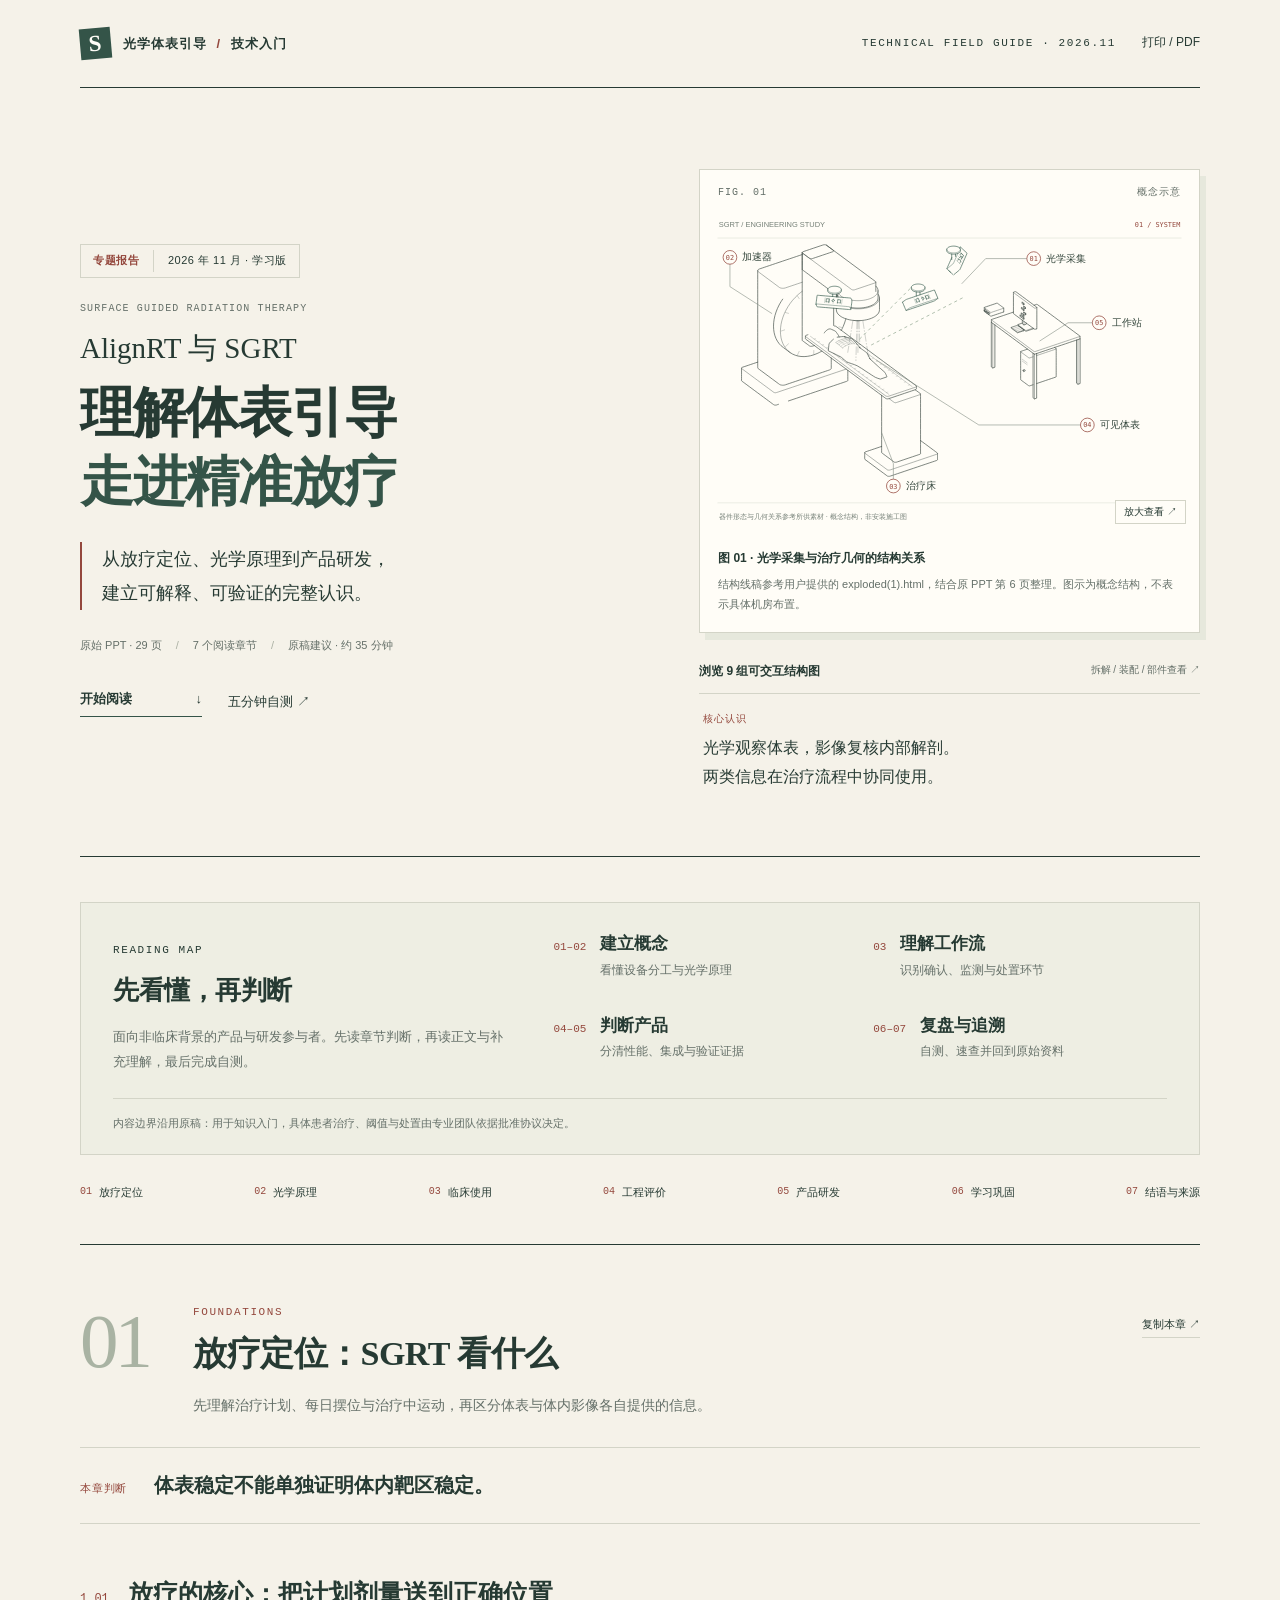
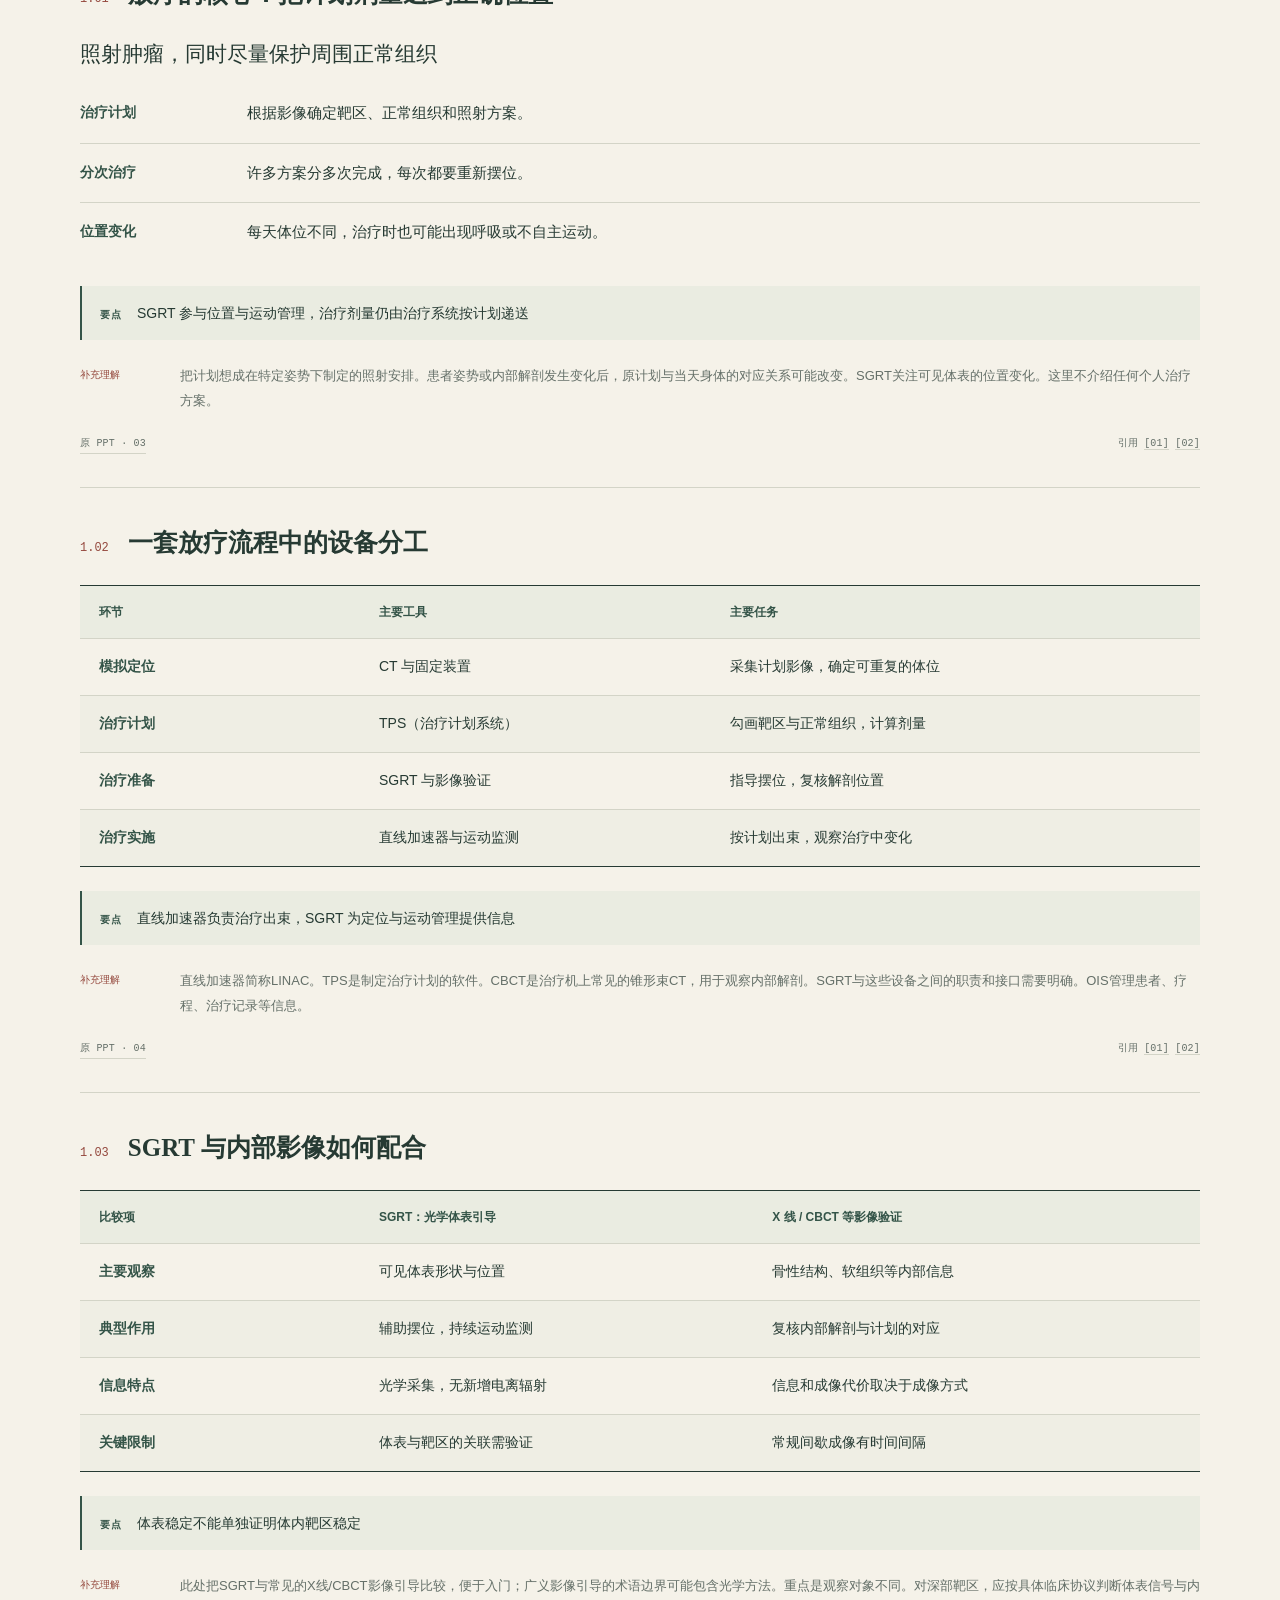
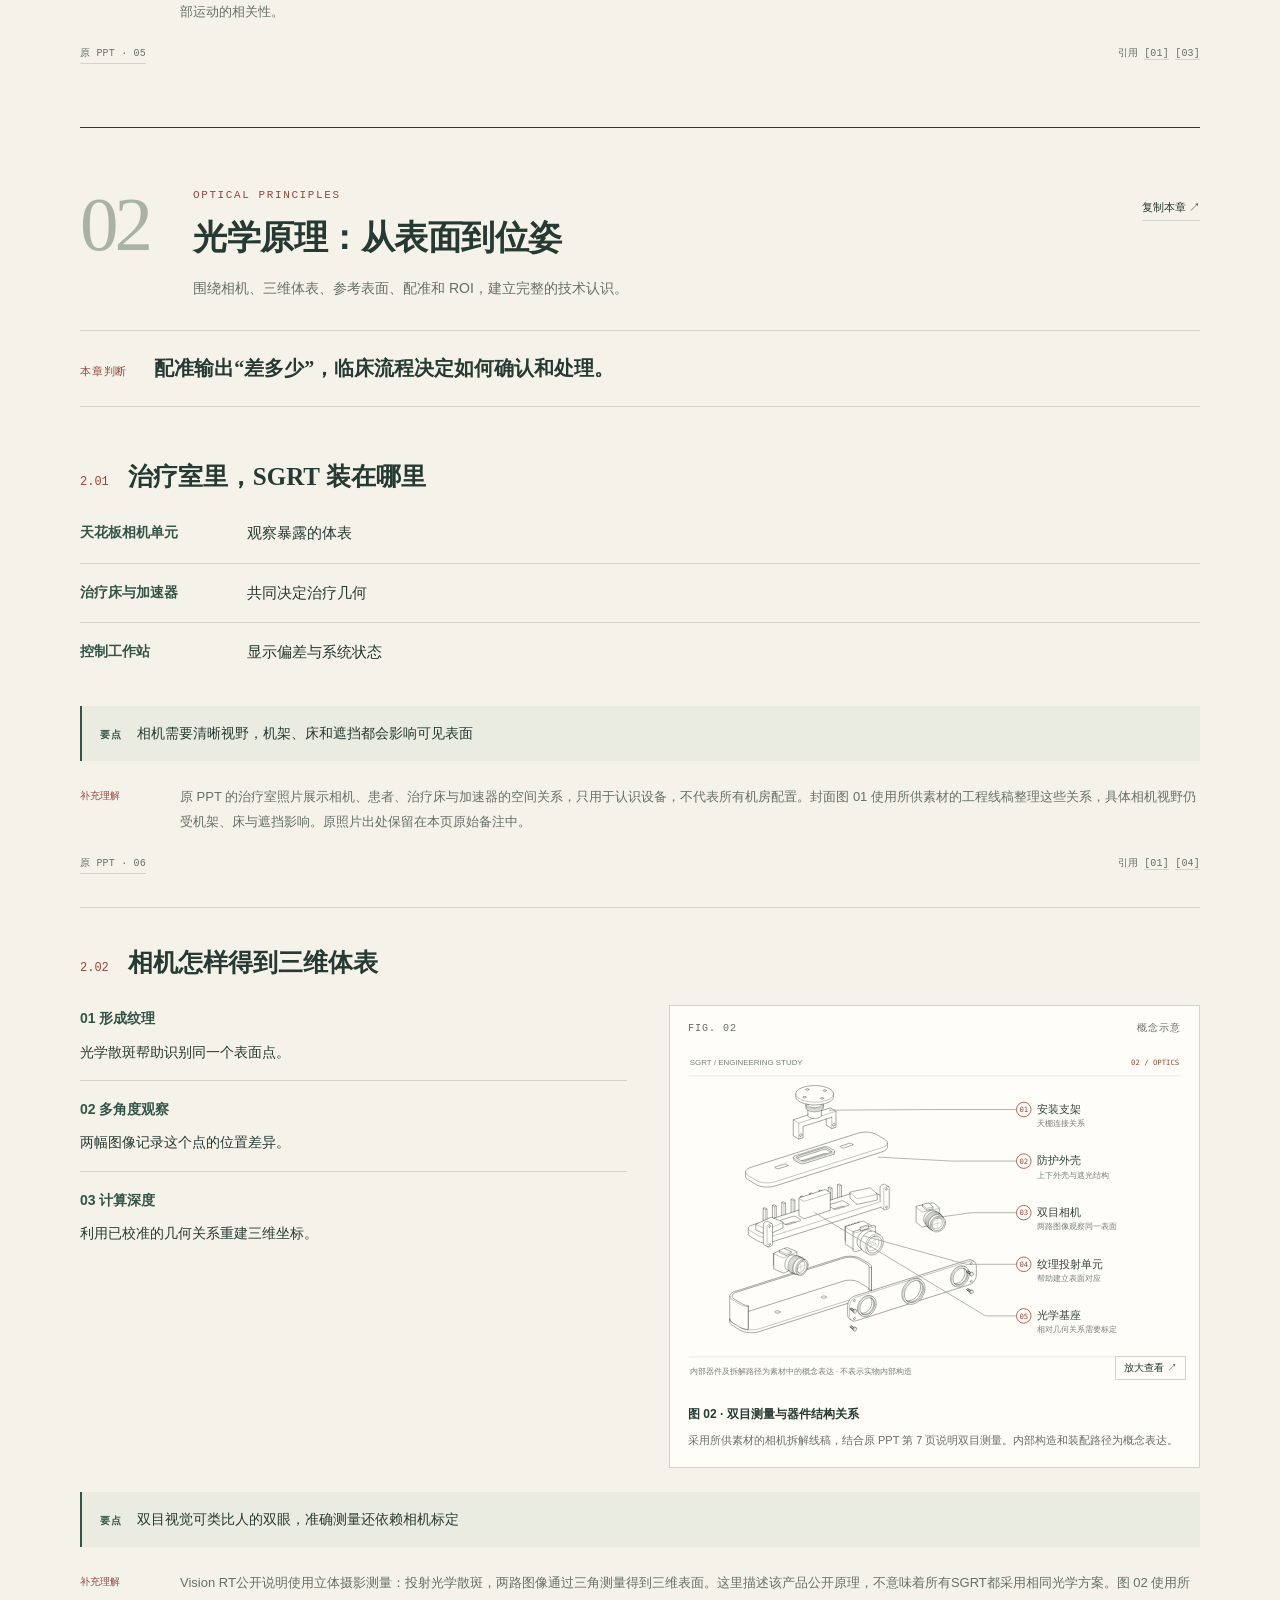
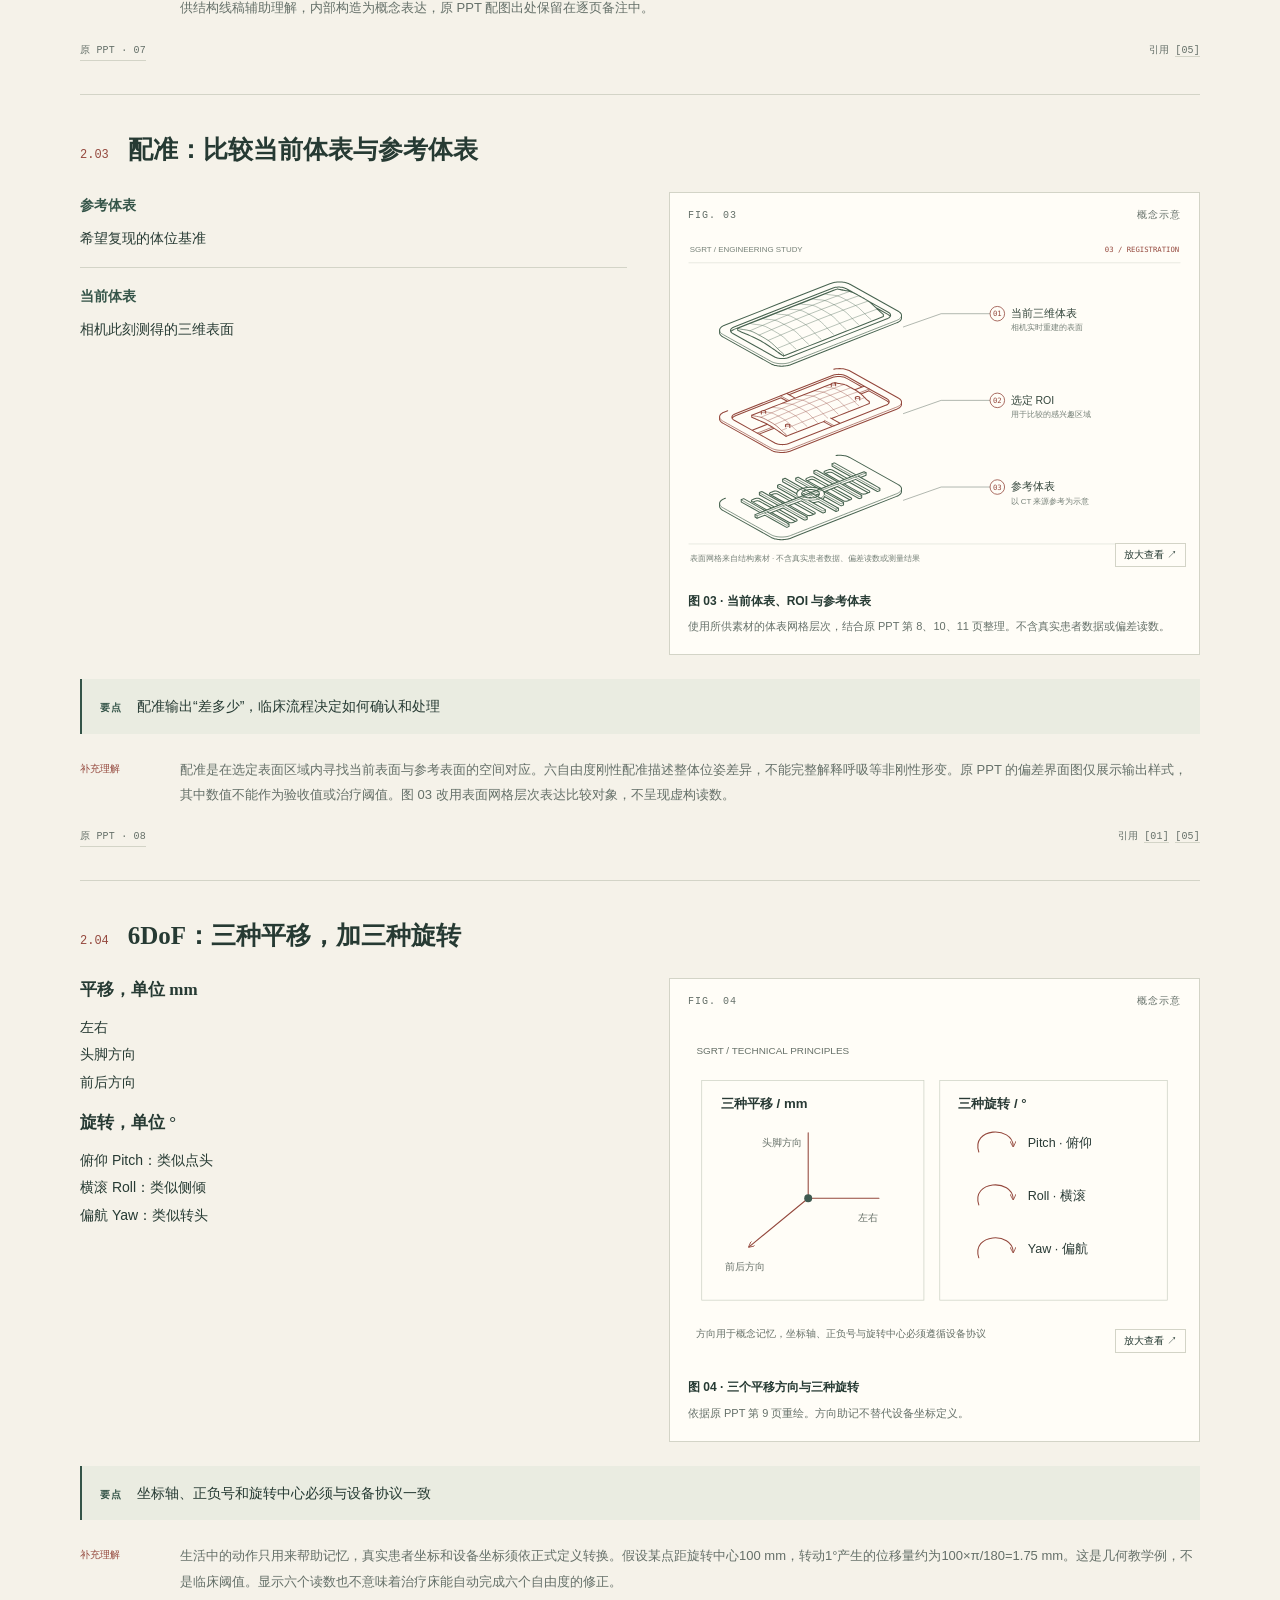
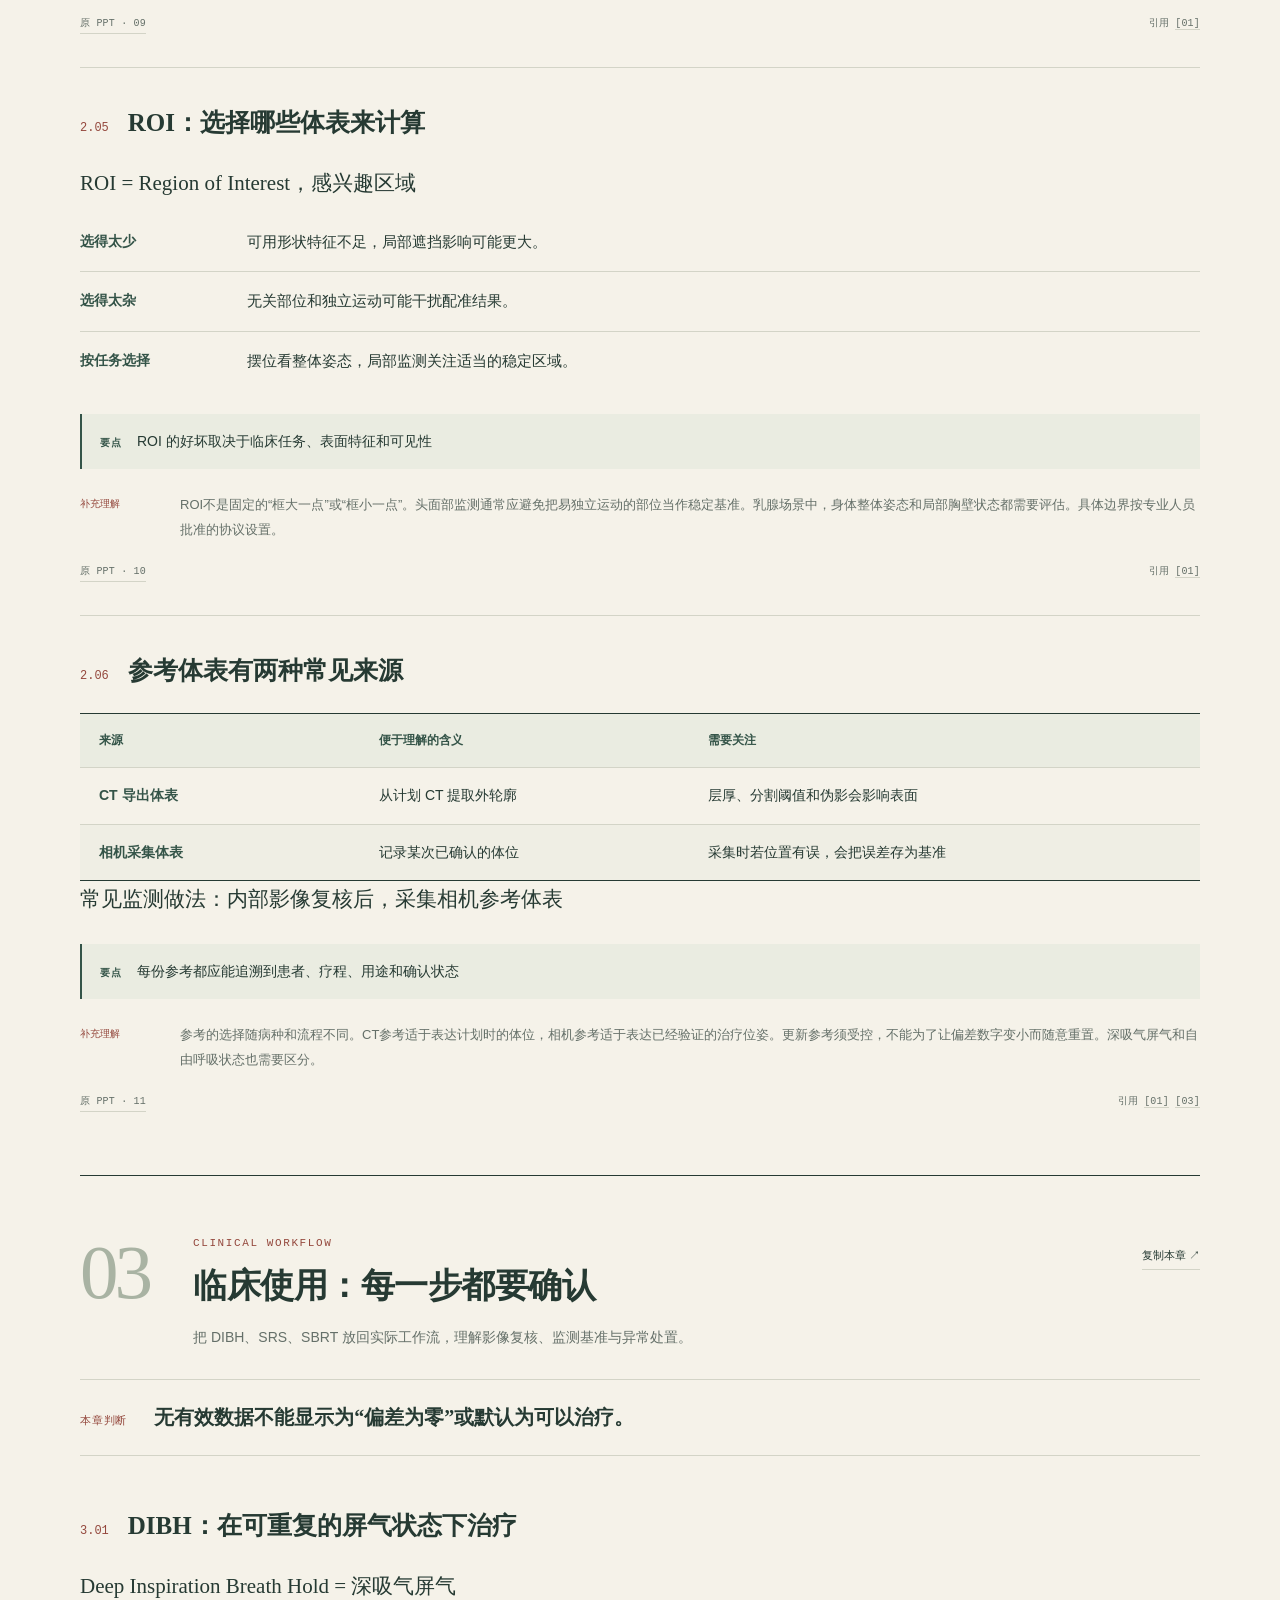
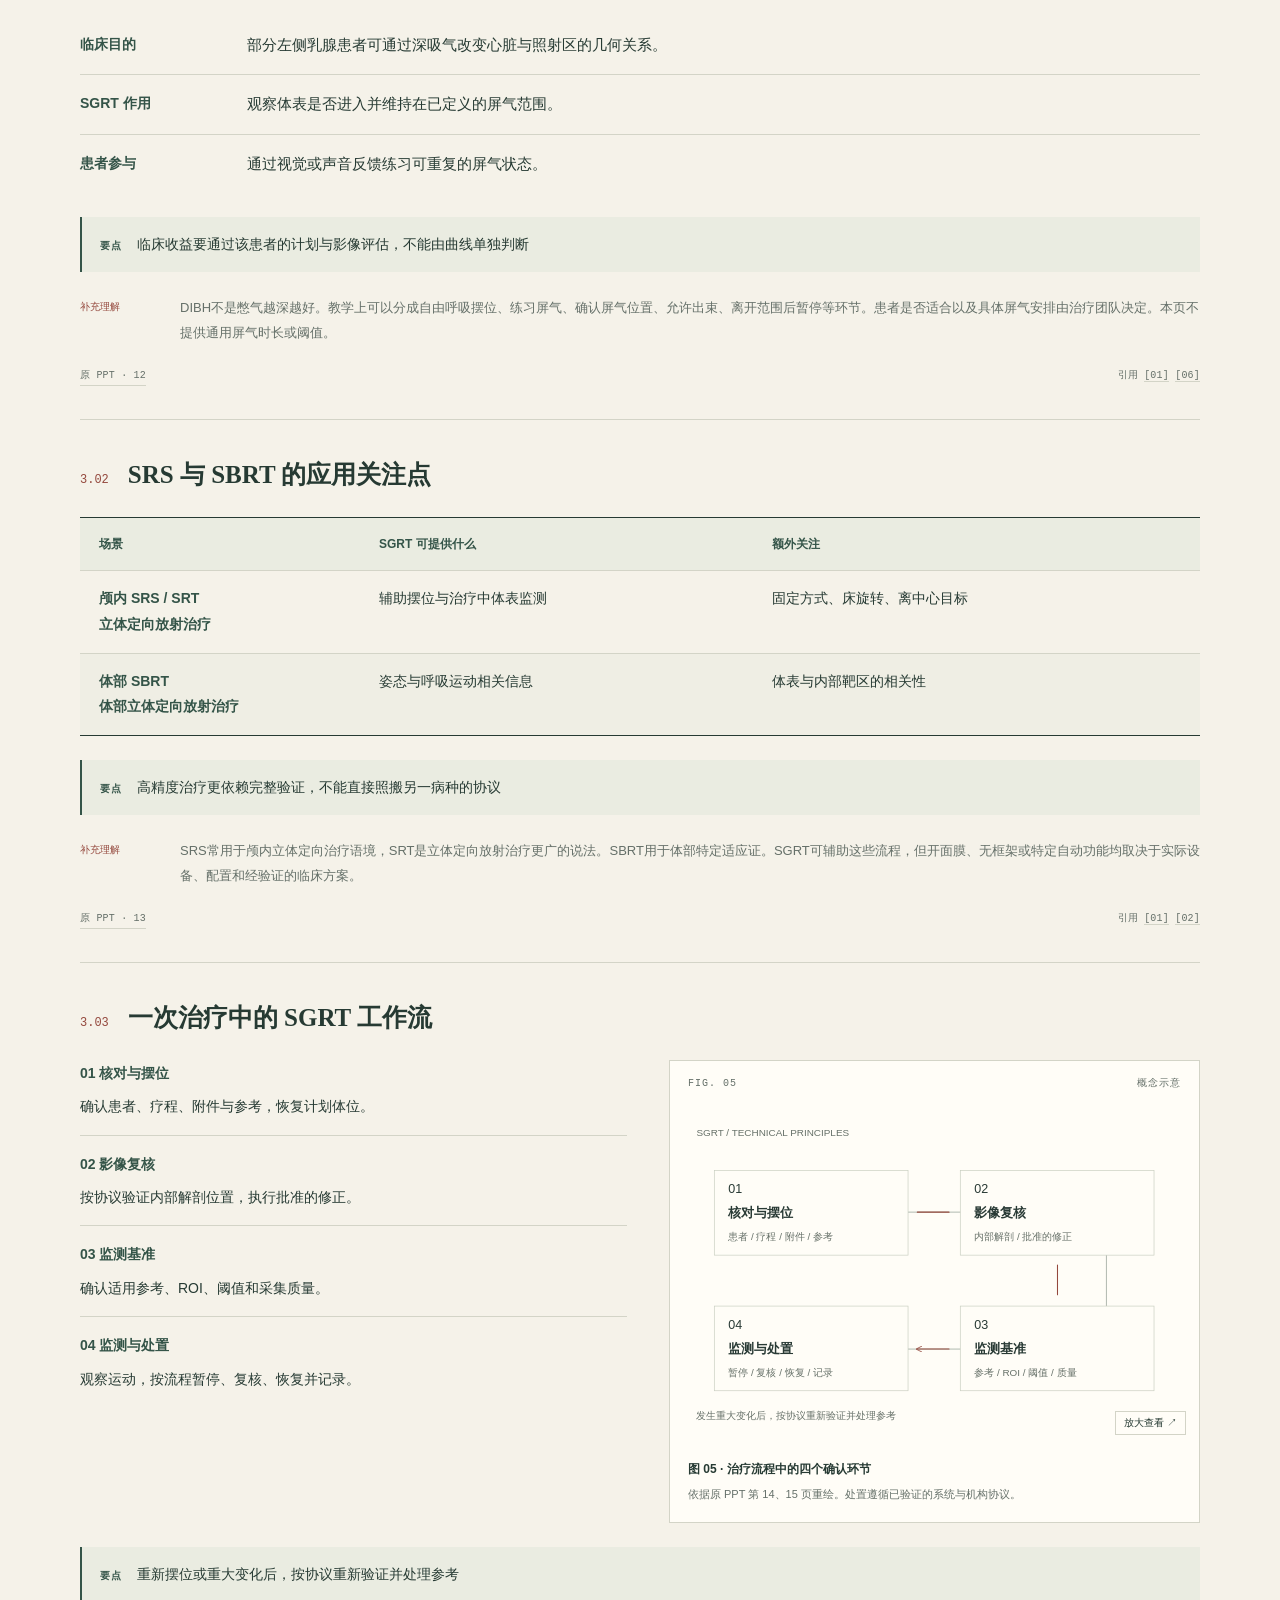
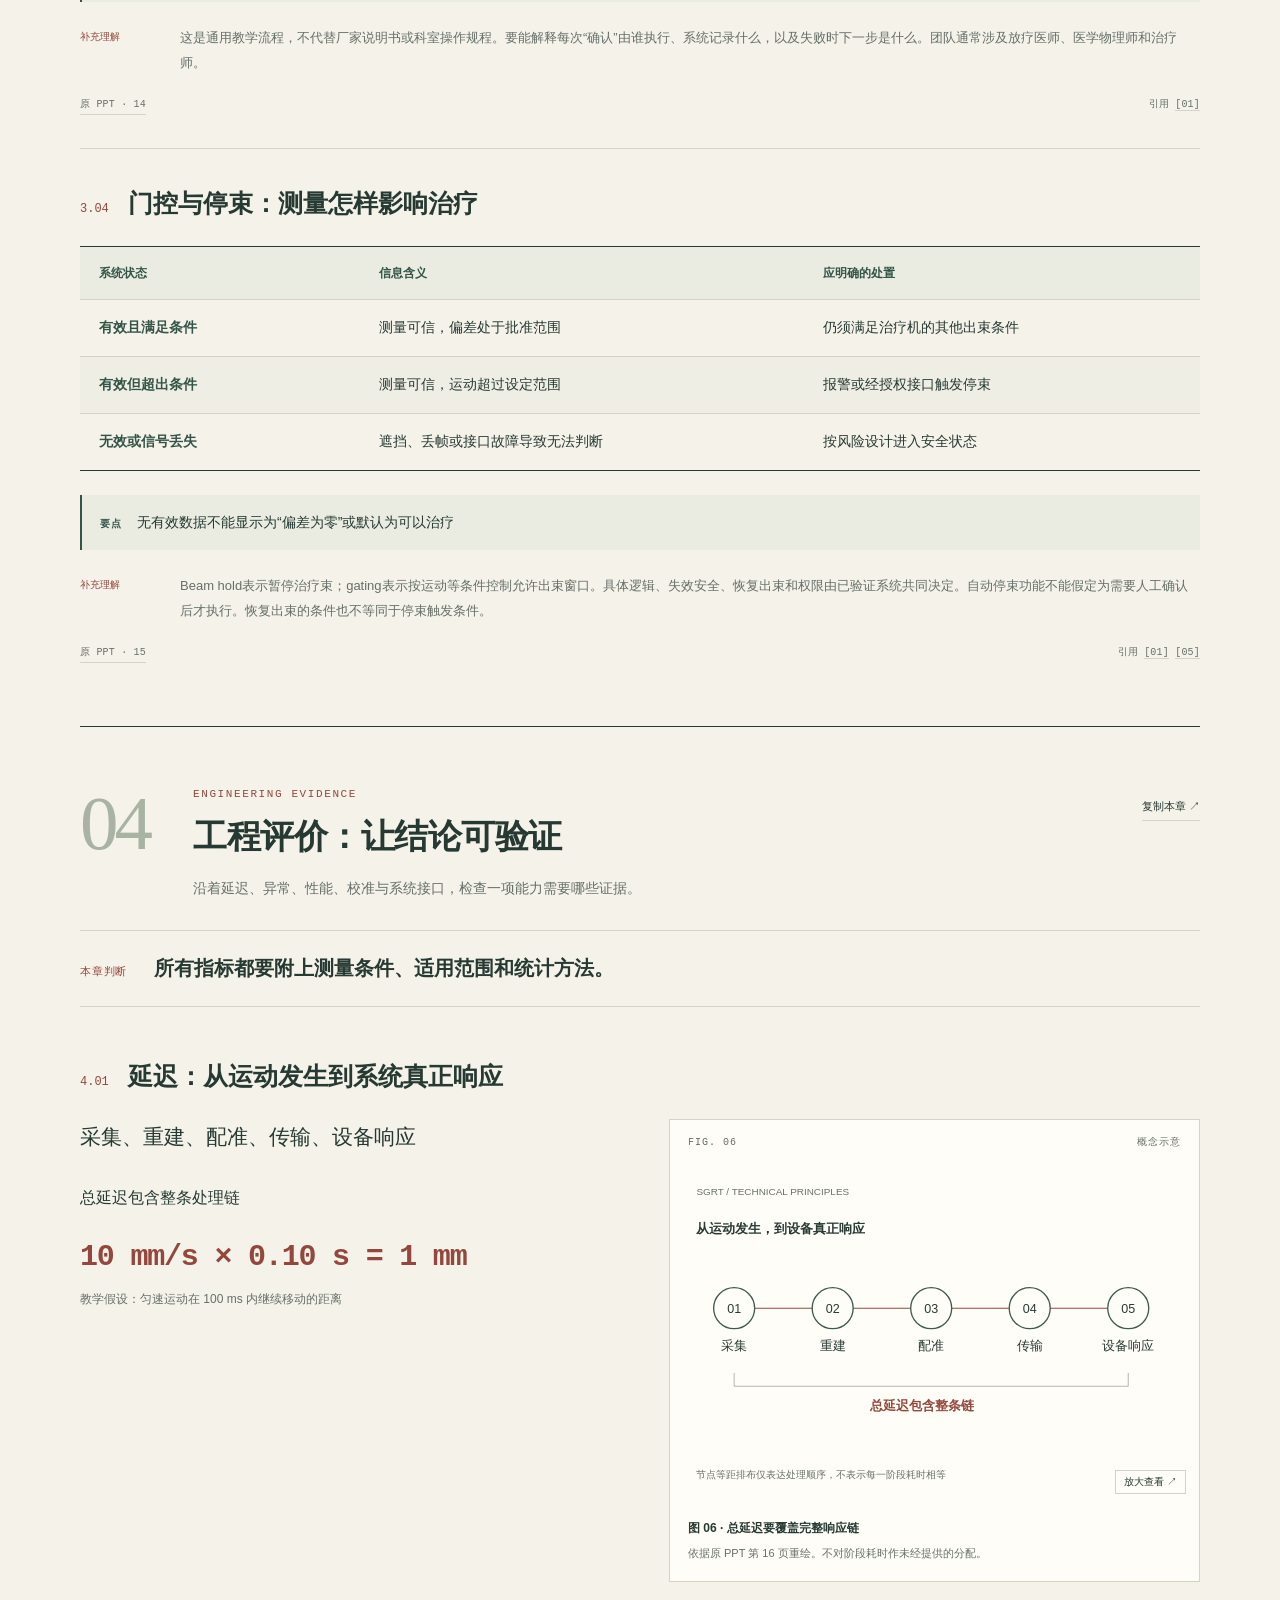
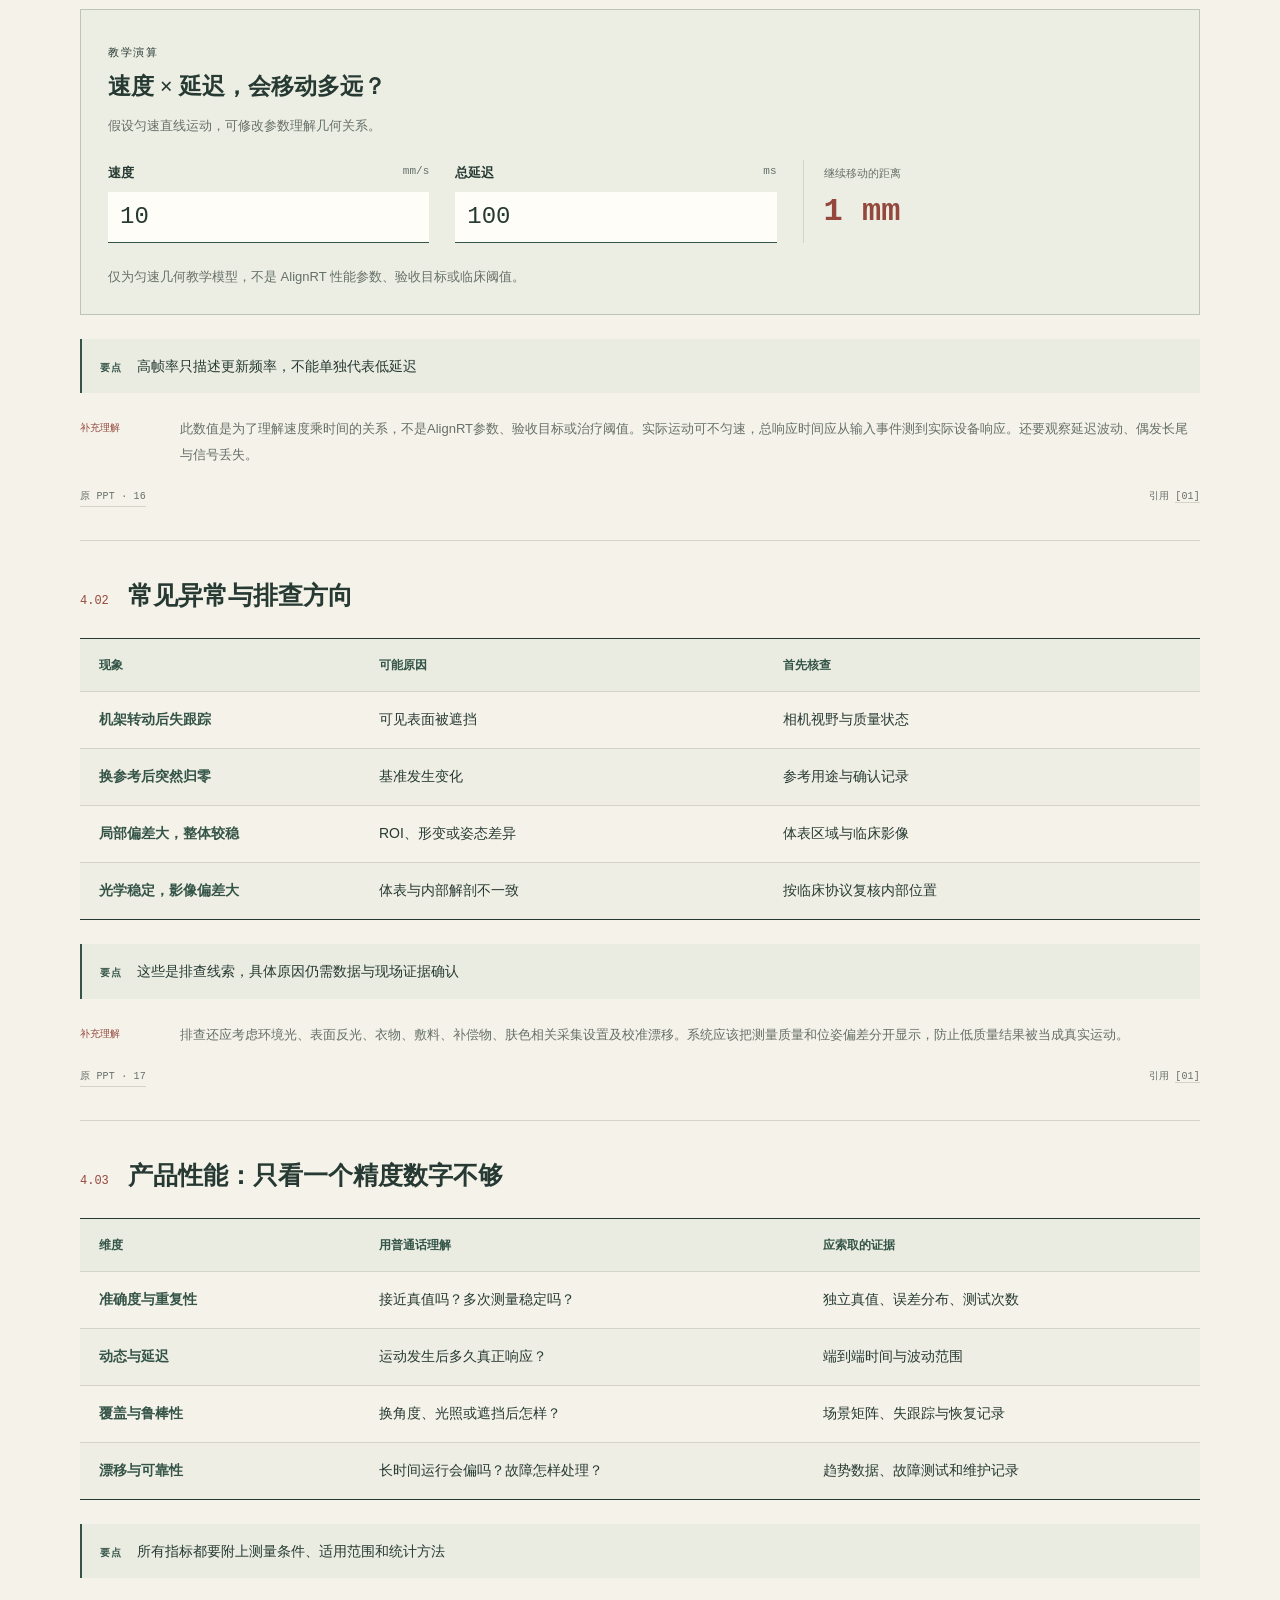
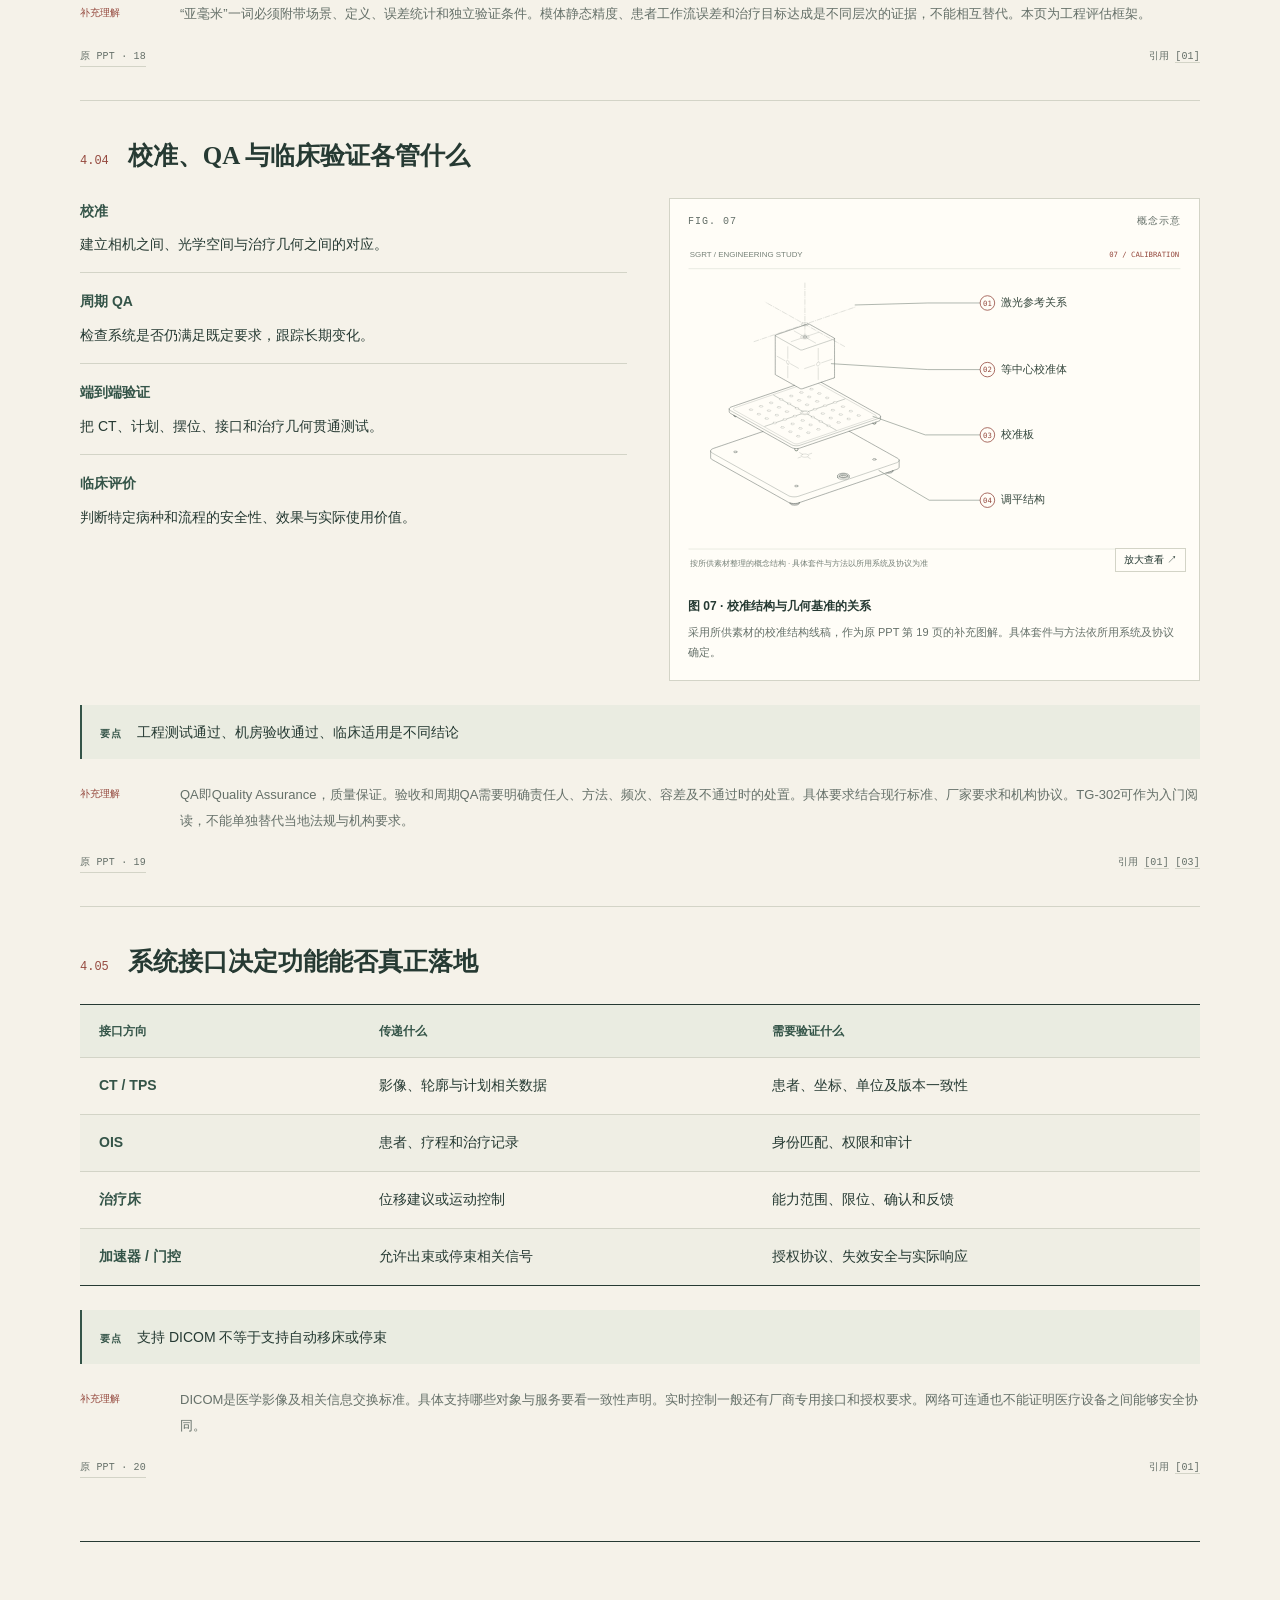
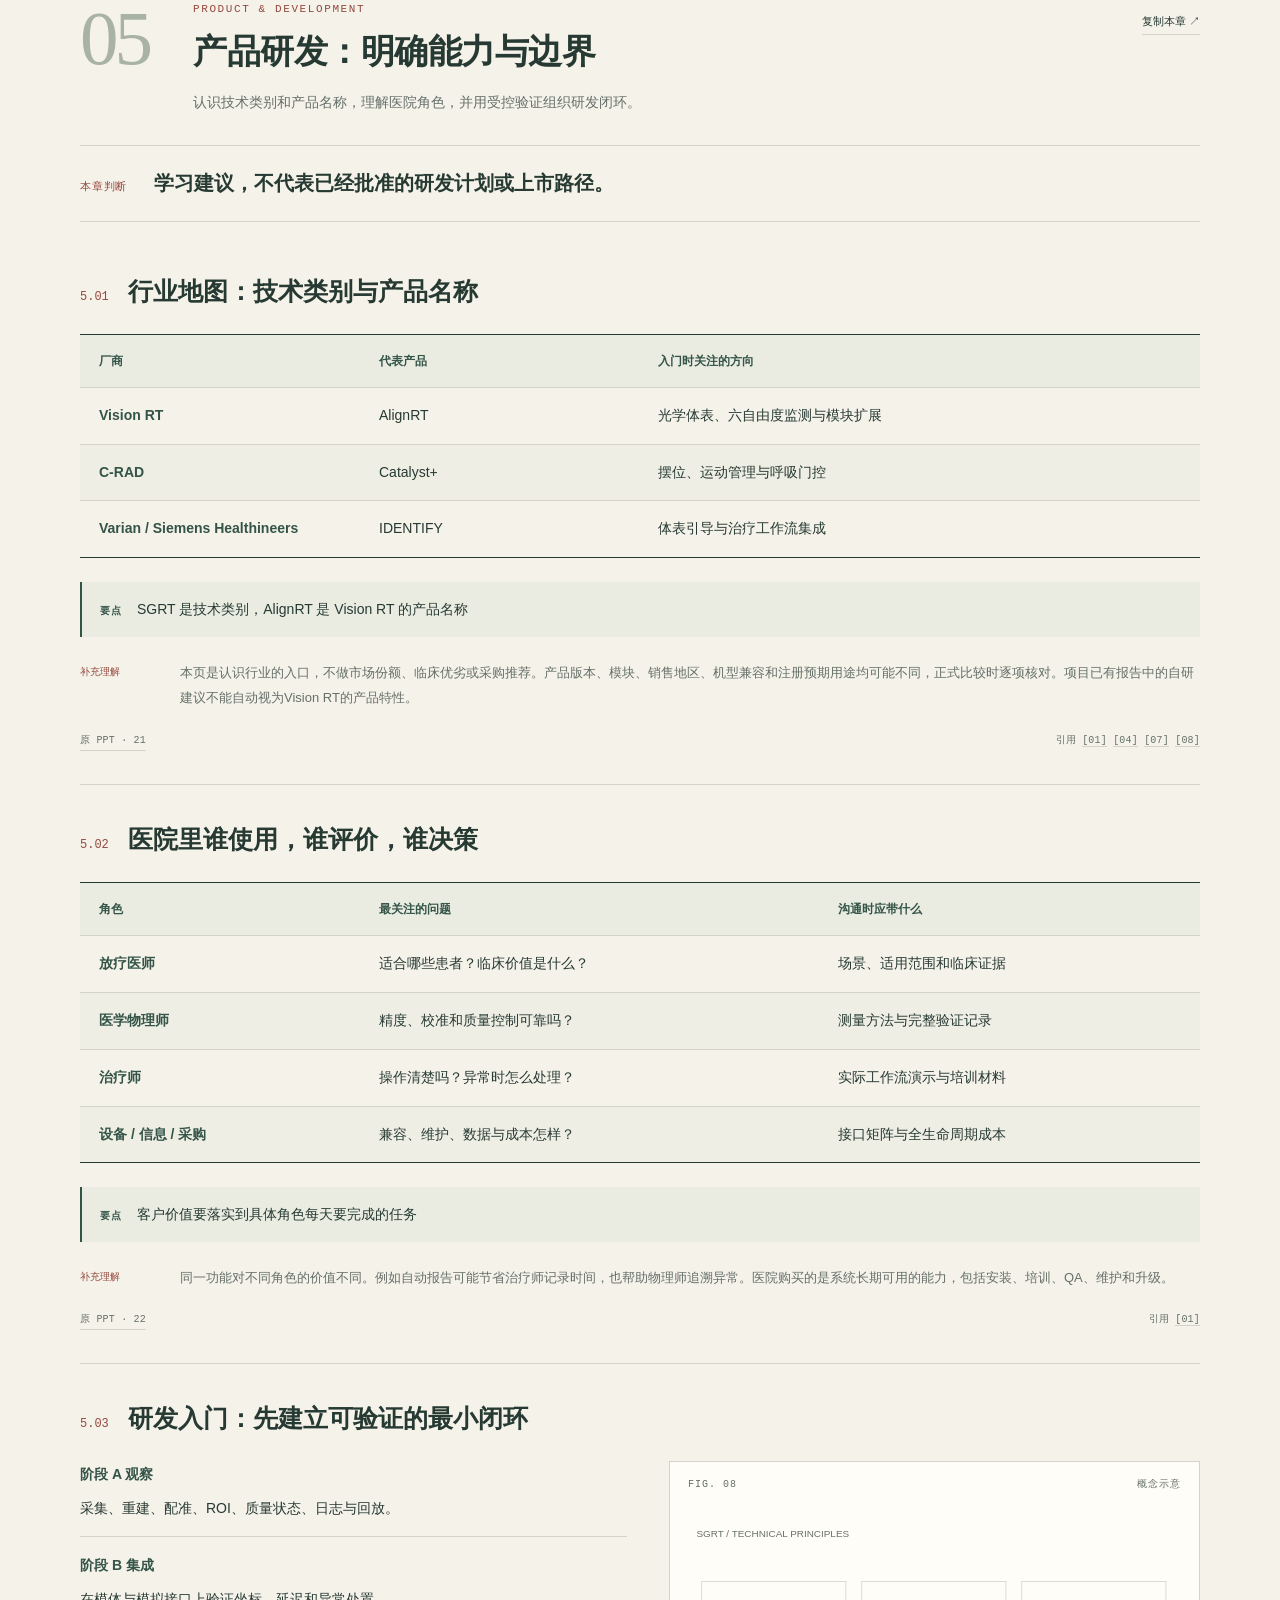
==== outputs/sgrt-interactive-report/index.html @ 93f834e4 "feat: establish SGRT interactive report v0.1.0" ====
<!doctype html>
<html lang="zh-CN"><head><meta charset="UTF-8"><meta name="viewport" content="width=device-width, initial-scale=1"><meta name="color-scheme" content="light"><meta name="description" content="AlignRT与SGRT中文交互式入门专题：放疗定位、光学体表原理、临床工作流、工程验证与产品研发。基于29页原始入门PPT，附完整备注与来源。"><meta name="theme-color" content="#f5f2e9"><title>AlignRT 与 SGRT 全面入门 · 交互式专题报告</title><link rel="icon" href="assets/favicon.svg" type="image/svg+xml"><link rel="stylesheet" href="assets/styles.css"><script src="assets/app.js" defer></script></head>
<body><a class="skip-link" href="#main">跳到正文</a><div class="reading-progress" role="progressbar" aria-label="阅读进度" aria-valuemin="0" aria-valuemax="100" aria-valuenow="0"><span></span></div>
<header class="masthead"><a class="brand" href="#top" aria-label="返回封面"><span class="brand-mark" aria-hidden="true">S</span><span>光学体表引导<span class="brand-slash"> / </span>技术入门</span></a><div class="masthead-right"><span class="edition">TECHNICAL FIELD GUIDE · 2026.11</span><button type="button" class="text-button print-button">打印 / PDF</button><button id="menu-toggle" class="text-button" type="button" aria-controls="reading-nav" aria-expanded="false">目录</button></div></header>
<nav id="reading-nav" class="reading-nav" aria-label="章节目录"><p>阅读目录 <span id="progress-number">0%</span></p><a href="#foundations" data-nav="foundations"><span>01</span>放疗定位</a><a href="#optics" data-nav="optics"><span>02</span>光学原理</a><a href="#workflow" data-nav="workflow"><span>03</span>临床使用</a><a href="#engineering" data-nav="engineering"><span>04</span>工程评价</a><a href="#product" data-nav="product"><span>05</span>产品研发</a><a href="#study" data-nav="study"><span>06</span>学习巩固</a><a href="#references" data-nav="references"><span>07</span>结语与来源</a><a class="nav-extra" href="#source-archive">原文核对 ↗</a></nav>
<main id="main"><section class="hero" id="top" aria-labelledby="report-title"><div class="hero-copy"><p class="issue-label"><span>专题报告</span>2026 年 11 月 · 学习版</p><p class="eyebrow hero-eyebrow">SURFACE GUIDED RADIATION THERAPY</p><h1 id="report-title"><span>AlignRT 与 SGRT</span>理解体表引导<br><em>走进精准放疗</em></h1><p class="hero-subtitle">从放疗定位、光学原理到产品研发，<br>建立可解释、可验证的完整认识。</p><div class="hero-meta"><span>原始 PPT · 29 页</span><span>7 个阅读章节</span><span>原稿建议 · 约 35 分钟</span></div><div class="hero-actions"><a class="primary-link" href="#foundations">开始阅读 <span>↓</span></a><a href="#self-test">五分钟自测 ↗</a></div></div><div class="hero-art"><figure class="editorial-figure hero-figure"><div class="figure-top"><span>FIG. 01</span><span>概念示意</span></div><button class="zoom-figure" type="button" data-image="assets/room.svg" data-caption="图 01 · 光学采集与治疗几何的结构关系。结构线稿参考用户提供的 exploded(1).html，结合原 PPT 第 6 页整理。图示为概念结构，不表示具体机房布置。" aria-label="放大：光学采集与治疗几何的结构关系"><img src="assets/room.svg" alt="光学采集与治疗几何的结构关系。结构线稿参考用户提供的 exploded(1).html，结合原 PPT 第 6 页整理。图示为概念结构，不表示具体机房布置。" width="800" height="520" fetchpriority="high"><span class="zoom-label" aria-hidden="true">放大查看 ↗</span></button><figcaption><strong>图 01 · 光学采集与治疗几何的结构关系</strong><span>结构线稿参考用户提供的 exploded(1).html，结合原 PPT 第 6 页整理。图示为概念结构，不表示具体机房布置。</span></figcaption></figure><a class="atlas-link" href="assets/structure-atlas.html">浏览 9 组可交互结构图 <span>拆解 / 装配 / 部件查看 ↗</span></a><p class="hero-art-note"><span>核心认识</span>光学观察体表，影像复核内部解剖。<br>两类信息在治疗流程中协同使用。</p></div></section>
<section class="reader-guide" aria-labelledby="guide-title"><div class="guide-intro"><span class="eyebrow">READING MAP</span><h2 id="guide-title">先看懂，再判断</h2><p>面向非临床背景的产品与研发参与者。先读章节判断，再读正文与补充理解，最后完成自测。</p></div><ol class="guide-steps"><li><span>01–02</span><div><h3>建立概念</h3><p>看懂设备分工与光学原理</p></div></li><li><span>03</span><div><h3>理解工作流</h3><p>识别确认、监测与处置环节</p></div></li><li><span>04–05</span><div><h3>判断产品</h3><p>分清性能、集成与验证证据</p></div></li><li><span>06–07</span><div><h3>复盘与追溯</h3><p>自测、速查并回到原始资料</p></div></li></ol><p class="scope-note">内容边界沿用原稿：用于知识入门，具体患者治疗、阈值与处置由专业团队依据批准协议决定。</p></section>
<div class="chapter-tabs" aria-label="快速跳转"><a href="#foundations" data-nav="foundations"><span>01</span>放疗定位</a><a href="#optics" data-nav="optics"><span>02</span>光学原理</a><a href="#workflow" data-nav="workflow"><span>03</span>临床使用</a><a href="#engineering" data-nav="engineering"><span>04</span>工程评价</a><a href="#product" data-nav="product"><span>05</span>产品研发</a><a href="#study" data-nav="study"><span>06</span>学习巩固</a><a href="#references" data-nav="references"><span>07</span>结语与来源</a></div>
<section class="chapter" id="foundations" aria-labelledby="heading-foundations"><header class="chapter-heading"><span class="chapter-number" aria-hidden="true">01</span><div><p class="eyebrow">FOUNDATIONS</p><h2 id="heading-foundations">放疗定位：SGRT 看什么</h2><p class="chapter-lead">先理解治疗计划、每日摆位与治疗中运动，再区分体表与体内影像各自提供的信息。</p></div><button class="copy-section" type="button" aria-label="复制第 01 章正文" data-copy="foundations">复制本章 ↗</button></header><div class="chapter-judgment"><span>本章判断</span><p>体表稳定不能单独证明体内靶区稳定。</p></div><article class="topic" id="p03" data-page="3"><div class="topic-title"><span class="sub-number">1.01</span><h3>放疗的核心：把计划剂量送到正确位置</h3></div><p class="topic-lead">照射肿瘤，同时尽量保护周围正常组织</p><dl class="explain-list"><div><dt>治疗计划</dt><dd>根据影像确定靶区、正常组织和照射方案。</dd></div><div><dt>分次治疗</dt><dd>许多方案分多次完成，每次都要重新摆位。</dd></div><div><dt>位置变化</dt><dd>每天体位不同，治疗时也可能出现呼吸或不自主运动。</dd></div></dl><p class="takeaway"><span>要点</span>SGRT 参与位置与运动管理，治疗剂量仍由治疗系统按计划递送</p><div class="context-note"><span class="note-label">补充理解</span><p>把计划想成在特定姿势下制定的照射安排。患者姿势或内部解剖发生变化后，原计划与当天身体的对应关系可能改变。SGRT关注可见体表的位置变化。这里不介绍任何个人治疗方案。</p></div><footer class="topic-source"><a href="#source-03" class="source-jump">原 PPT · 03</a><span>引用 <a href="#ref-01">[01]</a> <a href="#ref-02">[02]</a></span></footer></article><article class="topic" id="p04" data-page="4"><div class="topic-title"><span class="sub-number">1.02</span><h3>一套放疗流程中的设备分工</h3></div><div class="table-wrap" tabindex="0" role="region" aria-label="环节，窄屏可横向滚动"><table><thead><tr><th scope="col">环节</th><th scope="col">主要工具</th><th scope="col">主要任务</th></tr></thead><tbody><tr><td>模拟定位</td><td>CT 与固定装置</td><td>采集计划影像，确定可重复的体位</td></tr><tr><td>治疗计划</td><td>TPS（治疗计划系统）</td><td>勾画靶区与正常组织，计算剂量</td></tr><tr><td>治疗准备</td><td>SGRT 与影像验证</td><td>指导摆位，复核解剖位置</td></tr><tr><td>治疗实施</td><td>直线加速器与运动监测</td><td>按计划出束，观察治疗中变化</td></tr></tbody></table></div><p class="takeaway"><span>要点</span>直线加速器负责治疗出束，SGRT 为定位与运动管理提供信息</p><div class="context-note"><span class="note-label">补充理解</span><p>直线加速器简称LINAC。TPS是制定治疗计划的软件。CBCT是治疗机上常见的锥形束CT，用于观察内部解剖。SGRT与这些设备之间的职责和接口需要明确。OIS管理患者、疗程、治疗记录等信息。</p></div><footer class="topic-source"><a href="#source-04" class="source-jump">原 PPT · 04</a><span>引用 <a href="#ref-01">[01]</a> <a href="#ref-02">[02]</a></span></footer></article><article class="topic" id="p05" data-page="5"><div class="topic-title"><span class="sub-number">1.03</span><h3>SGRT 与内部影像如何配合</h3></div><div class="table-wrap" tabindex="0" role="region" aria-label="比较项，窄屏可横向滚动"><table><thead><tr><th scope="col">比较项</th><th scope="col">SGRT：光学体表引导</th><th scope="col">X 线 / CBCT 等影像验证</th></tr></thead><tbody><tr><td>主要观察</td><td>可见体表形状与位置</td><td>骨性结构、软组织等内部信息</td></tr><tr><td>典型作用</td><td>辅助摆位，持续运动监测</td><td>复核内部解剖与计划的对应</td></tr><tr><td>信息特点</td><td>光学采集，无新增电离辐射</td><td>信息和成像代价取决于成像方式</td></tr><tr><td>关键限制</td><td>体表与靶区的关联需验证</td><td>常规间歇成像有时间间隔</td></tr></tbody></table></div><p class="takeaway"><span>要点</span>体表稳定不能单独证明体内靶区稳定</p><div class="context-note"><span class="note-label">补充理解</span><p>此处把SGRT与常见的X线/CBCT影像引导比较，便于入门；广义影像引导的术语边界可能包含光学方法。重点是观察对象不同。对深部靶区，应按具体临床协议判断体表信号与内部运动的相关性。</p></div><footer class="topic-source"><a href="#source-05" class="source-jump">原 PPT · 05</a><span>引用 <a href="#ref-01">[01]</a> <a href="#ref-03">[03]</a></span></footer></article></section><section class="chapter" id="optics" aria-labelledby="heading-optics"><header class="chapter-heading"><span class="chapter-number" aria-hidden="true">02</span><div><p class="eyebrow">OPTICAL PRINCIPLES</p><h2 id="heading-optics">光学原理：从表面到位姿</h2><p class="chapter-lead">围绕相机、三维体表、参考表面、配准和 ROI，建立完整的技术认识。</p></div><button class="copy-section" type="button" aria-label="复制第 02 章正文" data-copy="optics">复制本章 ↗</button></header><div class="chapter-judgment"><span>本章判断</span><p>配准输出“差多少”，临床流程决定如何确认和处理。</p></div><article class="topic" id="p06" data-page="6"><div class="topic-title"><span class="sub-number">2.01</span><h3>治疗室里，SGRT 装在哪里</h3></div><dl class="explain-list"><div><dt>天花板相机单元</dt><dd>观察暴露的体表</dd></div><div><dt>治疗床与加速器</dt><dd>共同决定治疗几何</dd></div><div><dt>控制工作站</dt><dd>显示偏差与系统状态</dd></div></dl><p class="takeaway"><span>要点</span>相机需要清晰视野，机架、床和遮挡都会影响可见表面</p><div class="context-note"><span class="note-label">补充理解</span><p>原 PPT 的治疗室照片展示相机、患者、治疗床与加速器的空间关系，只用于认识设备，不代表所有机房配置。封面图 01 使用所供素材的工程线稿整理这些关系，具体相机视野仍受机架、床与遮挡影响。原照片出处保留在本页原始备注中。</p></div><footer class="topic-source"><a href="#source-06" class="source-jump">原 PPT · 06</a><span>引用 <a href="#ref-01">[01]</a> <a href="#ref-04">[04]</a></span></footer></article><article class="topic" id="p07" data-page="7"><div class="topic-title"><span class="sub-number">2.02</span><h3>相机怎样得到三维体表</h3></div><div class="topic-columns"><div><dl class="explain-list"><div><dt>01  形成纹理</dt><dd>光学散斑帮助识别同一个表面点。</dd></div><div><dt>02  多角度观察</dt><dd>两幅图像记录这个点的位置差异。</dd></div><div><dt>03  计算深度</dt><dd>利用已校准的几何关系重建三维坐标。</dd></div></dl></div><figure class="editorial-figure"><div class="figure-top"><span>FIG. 02</span><span>概念示意</span></div><button class="zoom-figure" type="button" data-image="assets/stereo.svg" data-caption="图 02 · 双目测量与器件结构关系。采用所供素材的相机拆解线稿，结合原 PPT 第 7 页说明双目测量。内部构造和装配路径为概念表达。" aria-label="放大：双目测量与器件结构关系"><img src="assets/stereo.svg" alt="双目测量与器件结构关系。采用所供素材的相机拆解线稿，结合原 PPT 第 7 页说明双目测量。内部构造和装配路径为概念表达。" width="800" height="520" loading="lazy"><span class="zoom-label" aria-hidden="true">放大查看 ↗</span></button><figcaption><strong>图 02 · 双目测量与器件结构关系</strong><span>采用所供素材的相机拆解线稿，结合原 PPT 第 7 页说明双目测量。内部构造和装配路径为概念表达。</span></figcaption></figure></div><p class="takeaway"><span>要点</span>双目视觉可类比人的双眼，准确测量还依赖相机标定</p><div class="context-note"><span class="note-label">补充理解</span><p>Vision RT公开说明使用立体摄影测量：投射光学散斑，两路图像通过三角测量得到三维表面。这里描述该产品公开原理，不意味着所有SGRT都采用相同光学方案。图 02 使用所供结构线稿辅助理解，内部构造为概念表达，原 PPT 配图出处保留在逐页备注中。</p></div><footer class="topic-source"><a href="#source-07" class="source-jump">原 PPT · 07</a><span>引用 <a href="#ref-05">[05]</a></span></footer></article><article class="topic" id="p08" data-page="8"><div class="topic-title"><span class="sub-number">2.03</span><h3>配准：比较当前体表与参考体表</h3></div><div class="topic-columns"><div><dl class="explain-list"><div><dt>参考体表</dt><dd>希望复现的体位基准</dd></div><div><dt>当前体表</dt><dd>相机此刻测得的三维表面</dd></div></dl></div><figure class="editorial-figure"><div class="figure-top"><span>FIG. 03</span><span>概念示意</span></div><button class="zoom-figure" type="button" data-image="assets/registration.svg" data-caption="图 03 · 当前体表、ROI 与参考体表。使用所供素材的体表网格层次，结合原 PPT 第 8、10、11 页整理。不含真实患者数据或偏差读数。" aria-label="放大：当前体表、ROI 与参考体表"><img src="assets/registration.svg" alt="当前体表、ROI 与参考体表。使用所供素材的体表网格层次，结合原 PPT 第 8、10、11 页整理。不含真实患者数据或偏差读数。" width="800" height="520" loading="lazy"><span class="zoom-label" aria-hidden="true">放大查看 ↗</span></button><figcaption><strong>图 03 · 当前体表、ROI 与参考体表</strong><span>使用所供素材的体表网格层次，结合原 PPT 第 8、10、11 页整理。不含真实患者数据或偏差读数。</span></figcaption></figure></div><p class="takeaway"><span>要点</span>配准输出“差多少”，临床流程决定如何确认和处理</p><div class="context-note"><span class="note-label">补充理解</span><p>配准是在选定表面区域内寻找当前表面与参考表面的空间对应。六自由度刚性配准描述整体位姿差异，不能完整解释呼吸等非刚性形变。原 PPT 的偏差界面图仅展示输出样式，其中数值不能作为验收值或治疗阈值。图 03 改用表面网格层次表达比较对象，不呈现虚构读数。</p></div><footer class="topic-source"><a href="#source-08" class="source-jump">原 PPT · 08</a><span>引用 <a href="#ref-01">[01]</a> <a href="#ref-05">[05]</a></span></footer></article><article class="topic" id="p09" data-page="9"><div class="topic-title"><span class="sub-number">2.04</span><h3>6DoF：三种平移，加三种旋转</h3></div><div class="topic-columns"><div><div class="mini-columns"><div><h4>平移，单位 mm</h4><p>左右<br>头脚方向<br>前后方向</p></div><div><h4>旋转，单位 °</h4><p>俯仰 Pitch：类似点头<br>横滚 Roll：类似侧倾<br>偏航 Yaw：类似转头</p></div></div></div><figure class="editorial-figure"><div class="figure-top"><span>FIG. 04</span><span>概念示意</span></div><button class="zoom-figure" type="button" data-image="assets/six-dof.svg" data-caption="图 04 · 三个平移方向与三种旋转。依据原 PPT 第 9 页重绘。方向助记不替代设备坐标定义。" aria-label="放大：三个平移方向与三种旋转"><img src="assets/six-dof.svg" alt="三个平移方向与三种旋转。依据原 PPT 第 9 页重绘。方向助记不替代设备坐标定义。" width="800" height="520" loading="lazy"><span class="zoom-label" aria-hidden="true">放大查看 ↗</span></button><figcaption><strong>图 04 · 三个平移方向与三种旋转</strong><span>依据原 PPT 第 9 页重绘。方向助记不替代设备坐标定义。</span></figcaption></figure></div><p class="takeaway"><span>要点</span>坐标轴、正负号和旋转中心必须与设备协议一致</p><div class="context-note"><span class="note-label">补充理解</span><p>生活中的动作只用来帮助记忆，真实患者坐标和设备坐标须依正式定义转换。假设某点距旋转中心100 mm，转动1°产生的位移量约为100×π/180=1.75 mm。这是几何教学例，不是临床阈值。显示六个读数也不意味着治疗床能自动完成六个自由度的修正。</p></div><footer class="topic-source"><a href="#source-09" class="source-jump">原 PPT · 09</a><span>引用 <a href="#ref-01">[01]</a></span></footer></article><article class="topic" id="p10" data-page="10"><div class="topic-title"><span class="sub-number">2.05</span><h3>ROI：选择哪些体表来计算</h3></div><p class="topic-lead">ROI = Region of Interest，感兴趣区域</p><dl class="explain-list"><div><dt>选得太少</dt><dd>可用形状特征不足，局部遮挡影响可能更大。</dd></div><div><dt>选得太杂</dt><dd>无关部位和独立运动可能干扰配准结果。</dd></div><div><dt>按任务选择</dt><dd>摆位看整体姿态，局部监测关注适当的稳定区域。</dd></div></dl><p class="takeaway"><span>要点</span>ROI 的好坏取决于临床任务、表面特征和可见性</p><div class="context-note"><span class="note-label">补充理解</span><p>ROI不是固定的“框大一点”或“框小一点”。头面部监测通常应避免把易独立运动的部位当作稳定基准。乳腺场景中，身体整体姿态和局部胸壁状态都需要评估。具体边界按专业人员批准的协议设置。</p></div><footer class="topic-source"><a href="#source-10" class="source-jump">原 PPT · 10</a><span>引用 <a href="#ref-01">[01]</a></span></footer></article><article class="topic" id="p11" data-page="11"><div class="topic-title"><span class="sub-number">2.06</span><h3>参考体表有两种常见来源</h3></div><div class="table-wrap" tabindex="0" role="region" aria-label="来源，窄屏可横向滚动"><table><thead><tr><th scope="col">来源</th><th scope="col">便于理解的含义</th><th scope="col">需要关注</th></tr></thead><tbody><tr><td>CT 导出体表</td><td>从计划 CT 提取外轮廓</td><td>层厚、分割阈值和伪影会影响表面</td></tr><tr><td>相机采集体表</td><td>记录某次已确认的体位</td><td>采集时若位置有误，会把误差存为基准</td></tr></tbody></table></div><p class="topic-lead">常见监测做法：内部影像复核后，采集相机参考体表</p><p class="takeaway"><span>要点</span>每份参考都应能追溯到患者、疗程、用途和确认状态</p><div class="context-note"><span class="note-label">补充理解</span><p>参考的选择随病种和流程不同。CT参考适于表达计划时的体位，相机参考适于表达已经验证的治疗位姿。更新参考须受控，不能为了让偏差数字变小而随意重置。深吸气屏气和自由呼吸状态也需要区分。</p></div><footer class="topic-source"><a href="#source-11" class="source-jump">原 PPT · 11</a><span>引用 <a href="#ref-01">[01]</a> <a href="#ref-03">[03]</a></span></footer></article></section><section class="chapter" id="workflow" aria-labelledby="heading-workflow"><header class="chapter-heading"><span class="chapter-number" aria-hidden="true">03</span><div><p class="eyebrow">CLINICAL WORKFLOW</p><h2 id="heading-workflow">临床使用：每一步都要确认</h2><p class="chapter-lead">把 DIBH、SRS、SBRT 放回实际工作流，理解影像复核、监测基准与异常处置。</p></div><button class="copy-section" type="button" aria-label="复制第 03 章正文" data-copy="workflow">复制本章 ↗</button></header><div class="chapter-judgment"><span>本章判断</span><p>无有效数据不能显示为“偏差为零”或默认为可以治疗。</p></div><article class="topic" id="p12" data-page="12"><div class="topic-title"><span class="sub-number">3.01</span><h3>DIBH：在可重复的屏气状态下治疗</h3></div><p class="topic-lead">Deep Inspiration Breath Hold = 深吸气屏气</p><dl class="explain-list"><div><dt>临床目的</dt><dd>部分左侧乳腺患者可通过深吸气改变心脏与照射区的几何关系。</dd></div><div><dt>SGRT 作用</dt><dd>观察体表是否进入并维持在已定义的屏气范围。</dd></div><div><dt>患者参与</dt><dd>通过视觉或声音反馈练习可重复的屏气状态。</dd></div></dl><p class="takeaway"><span>要点</span>临床收益要通过该患者的计划与影像评估，不能由曲线单独判断</p><div class="context-note"><span class="note-label">补充理解</span><p>DIBH不是憋气越深越好。教学上可以分成自由呼吸摆位、练习屏气、确认屏气位置、允许出束、离开范围后暂停等环节。患者是否适合以及具体屏气安排由治疗团队决定。本页不提供通用屏气时长或阈值。</p></div><footer class="topic-source"><a href="#source-12" class="source-jump">原 PPT · 12</a><span>引用 <a href="#ref-01">[01]</a> <a href="#ref-06">[06]</a></span></footer></article><article class="topic" id="p13" data-page="13"><div class="topic-title"><span class="sub-number">3.02</span><h3>SRS 与 SBRT 的应用关注点</h3></div><div class="table-wrap" tabindex="0" role="region" aria-label="场景，窄屏可横向滚动"><table><thead><tr><th scope="col">场景</th><th scope="col">SGRT 可提供什么</th><th scope="col">额外关注</th></tr></thead><tbody><tr><td>颅内 SRS / SRT<br>立体定向放射治疗</td><td>辅助摆位与治疗中体表监测</td><td>固定方式、床旋转、离中心目标</td></tr><tr><td>体部 SBRT<br>体部立体定向放射治疗</td><td>姿态与呼吸运动相关信息</td><td>体表与内部靶区的相关性</td></tr></tbody></table></div><p class="takeaway"><span>要点</span>高精度治疗更依赖完整验证，不能直接照搬另一病种的协议</p><div class="context-note"><span class="note-label">补充理解</span><p>SRS常用于颅内立体定向治疗语境，SRT是立体定向放射治疗更广的说法。SBRT用于体部特定适应证。SGRT可辅助这些流程，但开面膜、无框架或特定自动功能均取决于实际设备、配置和经验证的临床方案。</p></div><footer class="topic-source"><a href="#source-13" class="source-jump">原 PPT · 13</a><span>引用 <a href="#ref-01">[01]</a> <a href="#ref-02">[02]</a></span></footer></article><article class="topic" id="p14" data-page="14"><div class="topic-title"><span class="sub-number">3.03</span><h3>一次治疗中的 SGRT 工作流</h3></div><div class="topic-columns"><div><dl class="explain-list"><div><dt>01  核对与摆位</dt><dd>确认患者、疗程、附件与参考，恢复计划体位。</dd></div><div><dt>02  影像复核</dt><dd>按协议验证内部解剖位置，执行批准的修正。</dd></div><div><dt>03  监测基准</dt><dd>确认适用参考、ROI、阈值和采集质量。</dd></div><div><dt>04  监测与处置</dt><dd>观察运动，按流程暂停、复核、恢复并记录。</dd></div></dl></div><figure class="editorial-figure"><div class="figure-top"><span>FIG. 05</span><span>概念示意</span></div><button class="zoom-figure" type="button" data-image="assets/workflow.svg" data-caption="图 05 · 治疗流程中的四个确认环节。依据原 PPT 第 14、15 页重绘。处置遵循已验证的系统与机构协议。" aria-label="放大：治疗流程中的四个确认环节"><img src="assets/workflow.svg" alt="治疗流程中的四个确认环节。依据原 PPT 第 14、15 页重绘。处置遵循已验证的系统与机构协议。" width="800" height="520" loading="lazy"><span class="zoom-label" aria-hidden="true">放大查看 ↗</span></button><figcaption><strong>图 05 · 治疗流程中的四个确认环节</strong><span>依据原 PPT 第 14、15 页重绘。处置遵循已验证的系统与机构协议。</span></figcaption></figure></div><p class="takeaway"><span>要点</span>重新摆位或重大变化后，按协议重新验证并处理参考</p><div class="context-note"><span class="note-label">补充理解</span><p>这是通用教学流程，不代替厂家说明书或科室操作规程。要能解释每次“确认”由谁执行、系统记录什么，以及失败时下一步是什么。团队通常涉及放疗医师、医学物理师和治疗师。</p></div><footer class="topic-source"><a href="#source-14" class="source-jump">原 PPT · 14</a><span>引用 <a href="#ref-01">[01]</a></span></footer></article><article class="topic" id="p15" data-page="15"><div class="topic-title"><span class="sub-number">3.04</span><h3>门控与停束：测量怎样影响治疗</h3></div><div class="table-wrap" tabindex="0" role="region" aria-label="系统状态，窄屏可横向滚动"><table><thead><tr><th scope="col">系统状态</th><th scope="col">信息含义</th><th scope="col">应明确的处置</th></tr></thead><tbody><tr><td>有效且满足条件</td><td>测量可信，偏差处于批准范围</td><td>仍须满足治疗机的其他出束条件</td></tr><tr><td>有效但超出条件</td><td>测量可信，运动超过设定范围</td><td>报警或经授权接口触发停束</td></tr><tr><td>无效或信号丢失</td><td>遮挡、丢帧或接口故障导致无法判断</td><td>按风险设计进入安全状态</td></tr></tbody></table></div><p class="takeaway"><span>要点</span>无有效数据不能显示为“偏差为零”或默认为可以治疗</p><div class="context-note"><span class="note-label">补充理解</span><p>Beam hold表示暂停治疗束；gating表示按运动等条件控制允许出束窗口。具体逻辑、失效安全、恢复出束和权限由已验证系统共同决定。自动停束功能不能假定为需要人工确认后才执行。恢复出束的条件也不等同于停束触发条件。</p></div><footer class="topic-source"><a href="#source-15" class="source-jump">原 PPT · 15</a><span>引用 <a href="#ref-01">[01]</a> <a href="#ref-05">[05]</a></span></footer></article></section><section class="chapter" id="engineering" aria-labelledby="heading-engineering"><header class="chapter-heading"><span class="chapter-number" aria-hidden="true">04</span><div><p class="eyebrow">ENGINEERING EVIDENCE</p><h2 id="heading-engineering">工程评价：让结论可验证</h2><p class="chapter-lead">沿着延迟、异常、性能、校准与系统接口，检查一项能力需要哪些证据。</p></div><button class="copy-section" type="button" aria-label="复制第 04 章正文" data-copy="engineering">复制本章 ↗</button></header><div class="chapter-judgment"><span>本章判断</span><p>所有指标都要附上测量条件、适用范围和统计方法。</p></div><article class="topic" id="p16" data-page="16"><div class="topic-title"><span class="sub-number">4.01</span><h3>延迟：从运动发生到系统真正响应</h3></div><div class="topic-columns"><div><p class="topic-lead">采集、重建、配准、传输、设备响应</p><p>总延迟包含整条处理链</p><p class="formula">10 mm/s × 0.10 s = 1 mm</p><p class="small">教学假设：匀速运动在 100 ms 内继续移动的距离</p></div><figure class="editorial-figure"><div class="figure-top"><span>FIG. 06</span><span>概念示意</span></div><button class="zoom-figure" type="button" data-image="assets/latency.svg" data-caption="图 06 · 总延迟要覆盖完整响应链。依据原 PPT 第 16 页重绘。不对阶段耗时作未经提供的分配。" aria-label="放大：总延迟要覆盖完整响应链"><img src="assets/latency.svg" alt="总延迟要覆盖完整响应链。依据原 PPT 第 16 页重绘。不对阶段耗时作未经提供的分配。" width="800" height="520" loading="lazy"><span class="zoom-label" aria-hidden="true">放大查看 ↗</span></button><figcaption><strong>图 06 · 总延迟要覆盖完整响应链</strong><span>依据原 PPT 第 16 页重绘。不对阶段耗时作未经提供的分配。</span></figcaption></figure></div><form class="latency-lab" aria-labelledby="lab-title" onsubmit="return false"><div><span class="eyebrow">教学演算</span><h4 id="lab-title">速度 × 延迟，会移动多远？</h4><p>假设匀速直线运动，可修改参数理解几何关系。</p></div><div class="lab-controls"><label for="speed">速度 <span>mm/s</span><input id="speed" type="number" min="0" max="1000" step="0.1" value="10" inputmode="decimal"></label><label for="delay">总延迟 <span>ms</span><input id="delay" type="number" min="0" max="10000" step="1" value="100" inputmode="decimal"></label><div class="lab-result"><span>继续移动的距离</span><output id="distance" for="speed delay" aria-live="polite">1 mm</output></div></div><p class="small">仅为匀速几何教学模型，不是 AlignRT 性能参数、验收目标或临床阈值。</p></form><p class="takeaway"><span>要点</span>高帧率只描述更新频率，不能单独代表低延迟</p><div class="context-note"><span class="note-label">补充理解</span><p>此数值是为了理解速度乘时间的关系，不是AlignRT参数、验收目标或治疗阈值。实际运动可不匀速，总响应时间应从输入事件测到实际设备响应。还要观察延迟波动、偶发长尾与信号丢失。</p></div><footer class="topic-source"><a href="#source-16" class="source-jump">原 PPT · 16</a><span>引用 <a href="#ref-01">[01]</a></span></footer></article><article class="topic" id="p17" data-page="17"><div class="topic-title"><span class="sub-number">4.02</span><h3>常见异常与排查方向</h3></div><div class="table-wrap" tabindex="0" role="region" aria-label="现象，窄屏可横向滚动"><table><thead><tr><th scope="col">现象</th><th scope="col">可能原因</th><th scope="col">首先核查</th></tr></thead><tbody><tr><td>机架转动后失跟踪</td><td>可见表面被遮挡</td><td>相机视野与质量状态</td></tr><tr><td>换参考后突然归零</td><td>基准发生变化</td><td>参考用途与确认记录</td></tr><tr><td>局部偏差大，整体较稳</td><td>ROI、形变或姿态差异</td><td>体表区域与临床影像</td></tr><tr><td>光学稳定，影像偏差大</td><td>体表与内部解剖不一致</td><td>按临床协议复核内部位置</td></tr></tbody></table></div><p class="takeaway"><span>要点</span>这些是排查线索，具体原因仍需数据与现场证据确认</p><div class="context-note"><span class="note-label">补充理解</span><p>排查还应考虑环境光、表面反光、衣物、敷料、补偿物、肤色相关采集设置及校准漂移。系统应该把测量质量和位姿偏差分开显示，防止低质量结果被当成真实运动。</p></div><footer class="topic-source"><a href="#source-17" class="source-jump">原 PPT · 17</a><span>引用 <a href="#ref-01">[01]</a></span></footer></article><article class="topic" id="p18" data-page="18"><div class="topic-title"><span class="sub-number">4.03</span><h3>产品性能：只看一个精度数字不够</h3></div><div class="table-wrap" tabindex="0" role="region" aria-label="维度，窄屏可横向滚动"><table><thead><tr><th scope="col">维度</th><th scope="col">用普通话理解</th><th scope="col">应索取的证据</th></tr></thead><tbody><tr><td>准确度与重复性</td><td>接近真值吗？多次测量稳定吗？</td><td>独立真值、误差分布、测试次数</td></tr><tr><td>动态与延迟</td><td>运动发生后多久真正响应？</td><td>端到端时间与波动范围</td></tr><tr><td>覆盖与鲁棒性</td><td>换角度、光照或遮挡后怎样？</td><td>场景矩阵、失跟踪与恢复记录</td></tr><tr><td>漂移与可靠性</td><td>长时间运行会偏吗？故障怎样处理？</td><td>趋势数据、故障测试和维护记录</td></tr></tbody></table></div><p class="takeaway"><span>要点</span>所有指标都要附上测量条件、适用范围和统计方法</p><div class="context-note"><span class="note-label">补充理解</span><p>“亚毫米”一词必须附带场景、定义、误差统计和独立验证条件。模体静态精度、患者工作流误差和治疗目标达成是不同层次的证据，不能相互替代。本页为工程评估框架。</p></div><footer class="topic-source"><a href="#source-18" class="source-jump">原 PPT · 18</a><span>引用 <a href="#ref-01">[01]</a></span></footer></article><article class="topic" id="p19" data-page="19"><div class="topic-title"><span class="sub-number">4.04</span><h3>校准、QA 与临床验证各管什么</h3></div><div class="topic-columns"><div><dl class="explain-list"><div><dt>校准</dt><dd>建立相机之间、光学空间与治疗几何之间的对应。</dd></div><div><dt>周期 QA</dt><dd>检查系统是否仍满足既定要求，跟踪长期变化。</dd></div><div><dt>端到端验证</dt><dd>把 CT、计划、摆位、接口和治疗几何贯通测试。</dd></div><div><dt>临床评价</dt><dd>判断特定病种和流程的安全性、效果与实际使用价值。</dd></div></dl></div><figure class="editorial-figure"><div class="figure-top"><span>FIG. 07</span><span>概念示意</span></div><button class="zoom-figure" type="button" data-image="assets/evidence.svg" data-caption="图 07 · 校准结构与几何基准的关系。采用所供素材的校准结构线稿，作为原 PPT 第 19 页的补充图解。具体套件与方法依所用系统及协议确定。" aria-label="放大：校准结构与几何基准的关系"><img src="assets/evidence.svg" alt="校准结构与几何基准的关系。采用所供素材的校准结构线稿，作为原 PPT 第 19 页的补充图解。具体套件与方法依所用系统及协议确定。" width="800" height="520" loading="lazy"><span class="zoom-label" aria-hidden="true">放大查看 ↗</span></button><figcaption><strong>图 07 · 校准结构与几何基准的关系</strong><span>采用所供素材的校准结构线稿，作为原 PPT 第 19 页的补充图解。具体套件与方法依所用系统及协议确定。</span></figcaption></figure></div><p class="takeaway"><span>要点</span>工程测试通过、机房验收通过、临床适用是不同结论</p><div class="context-note"><span class="note-label">补充理解</span><p>QA即Quality Assurance，质量保证。验收和周期QA需要明确责任人、方法、频次、容差及不通过时的处置。具体要求结合现行标准、厂家要求和机构协议。TG-302可作为入门阅读，不能单独替代当地法规与机构要求。</p></div><footer class="topic-source"><a href="#source-19" class="source-jump">原 PPT · 19</a><span>引用 <a href="#ref-01">[01]</a> <a href="#ref-03">[03]</a></span></footer></article><article class="topic" id="p20" data-page="20"><div class="topic-title"><span class="sub-number">4.05</span><h3>系统接口决定功能能否真正落地</h3></div><div class="table-wrap" tabindex="0" role="region" aria-label="接口方向，窄屏可横向滚动"><table><thead><tr><th scope="col">接口方向</th><th scope="col">传递什么</th><th scope="col">需要验证什么</th></tr></thead><tbody><tr><td>CT / TPS</td><td>影像、轮廓与计划相关数据</td><td>患者、坐标、单位及版本一致性</td></tr><tr><td>OIS</td><td>患者、疗程和治疗记录</td><td>身份匹配、权限和审计</td></tr><tr><td>治疗床</td><td>位移建议或运动控制</td><td>能力范围、限位、确认和反馈</td></tr><tr><td>加速器 / 门控</td><td>允许出束或停束相关信号</td><td>授权协议、失效安全与实际响应</td></tr></tbody></table></div><p class="takeaway"><span>要点</span>支持 DICOM 不等于支持自动移床或停束</p><div class="context-note"><span class="note-label">补充理解</span><p>DICOM是医学影像及相关信息交换标准。具体支持哪些对象与服务要看一致性声明。实时控制一般还有厂商专用接口和授权要求。网络可连通也不能证明医疗设备之间能够安全协同。</p></div><footer class="topic-source"><a href="#source-20" class="source-jump">原 PPT · 20</a><span>引用 <a href="#ref-01">[01]</a></span></footer></article></section><section class="chapter" id="product" aria-labelledby="heading-product"><header class="chapter-heading"><span class="chapter-number" aria-hidden="true">05</span><div><p class="eyebrow">PRODUCT & DEVELOPMENT</p><h2 id="heading-product">产品研发：明确能力与边界</h2><p class="chapter-lead">认识技术类别和产品名称，理解医院角色，并用受控验证组织研发闭环。</p></div><button class="copy-section" type="button" aria-label="复制第 05 章正文" data-copy="product">复制本章 ↗</button></header><div class="chapter-judgment"><span>本章判断</span><p>学习建议，不代表已经批准的研发计划或上市路径。</p></div><article class="topic" id="p21" data-page="21"><div class="topic-title"><span class="sub-number">5.01</span><h3>行业地图：技术类别与产品名称</h3></div><div class="table-wrap" tabindex="0" role="region" aria-label="厂商，窄屏可横向滚动"><table><thead><tr><th scope="col">厂商</th><th scope="col">代表产品</th><th scope="col">入门时关注的方向</th></tr></thead><tbody><tr><td>Vision RT</td><td>AlignRT</td><td>光学体表、六自由度监测与模块扩展</td></tr><tr><td>C-RAD</td><td>Catalyst+</td><td>摆位、运动管理与呼吸门控</td></tr><tr><td>Varian / Siemens Healthineers</td><td>IDENTIFY</td><td>体表引导与治疗工作流集成</td></tr></tbody></table></div><p class="takeaway"><span>要点</span>SGRT 是技术类别，AlignRT 是 Vision RT 的产品名称</p><div class="context-note"><span class="note-label">补充理解</span><p>本页是认识行业的入口，不做市场份额、临床优劣或采购推荐。产品版本、模块、销售地区、机型兼容和注册预期用途均可能不同，正式比较时逐项核对。项目已有报告中的自研建议不能自动视为Vision RT的产品特性。</p></div><footer class="topic-source"><a href="#source-21" class="source-jump">原 PPT · 21</a><span>引用 <a href="#ref-01">[01]</a> <a href="#ref-04">[04]</a> <a href="#ref-07">[07]</a> <a href="#ref-08">[08]</a></span></footer></article><article class="topic" id="p22" data-page="22"><div class="topic-title"><span class="sub-number">5.02</span><h3>医院里谁使用，谁评价，谁决策</h3></div><div class="table-wrap" tabindex="0" role="region" aria-label="角色，窄屏可横向滚动"><table><thead><tr><th scope="col">角色</th><th scope="col">最关注的问题</th><th scope="col">沟通时应带什么</th></tr></thead><tbody><tr><td>放疗医师</td><td>适合哪些患者？临床价值是什么？</td><td>场景、适用范围和临床证据</td></tr><tr><td>医学物理师</td><td>精度、校准和质量控制可靠吗？</td><td>测量方法与完整验证记录</td></tr><tr><td>治疗师</td><td>操作清楚吗？异常时怎么处理？</td><td>实际工作流演示与培训材料</td></tr><tr><td>设备 / 信息 / 采购</td><td>兼容、维护、数据与成本怎样？</td><td>接口矩阵与全生命周期成本</td></tr></tbody></table></div><p class="takeaway"><span>要点</span>客户价值要落实到具体角色每天要完成的任务</p><div class="context-note"><span class="note-label">补充理解</span><p>同一功能对不同角色的价值不同。例如自动报告可能节省治疗师记录时间，也帮助物理师追溯异常。医院购买的是系统长期可用的能力，包括安装、培训、QA、维护和升级。</p></div><footer class="topic-source"><a href="#source-22" class="source-jump">原 PPT · 22</a><span>引用 <a href="#ref-01">[01]</a></span></footer></article><article class="topic" id="p23" data-page="23"><div class="topic-title"><span class="sub-number">5.03</span><h3>研发入门：先建立可验证的最小闭环</h3></div><div class="topic-columns"><div><dl class="explain-list"><div><dt>阶段 A  观察</dt><dd>采集、重建、配准、ROI、质量状态、日志与回放。</dd></div><div><dt>阶段 B  集成</dt><dd>在模体与模拟接口上验证坐标、延迟和异常处置。</dd></div><div><dt>阶段 C  受控验证</dt><dd>由专业团队实施机房端到端验证与临床评价。</dd></div><div><dt>持续工作</dt><dd>预期用途、风险管理、注册路径、数据与版本管理。</dd></div></dl></div><figure class="editorial-figure"><div class="figure-top"><span>FIG. 08</span><span>概念示意</span></div><button class="zoom-figure" type="button" data-image="assets/roadmap.svg" data-caption="图 08 · 先建立可验证的最小闭环。依据原 PPT 第 23 页重绘。阶段为教学建议。" aria-label="放大：先建立可验证的最小闭环"><img src="assets/roadmap.svg" alt="先建立可验证的最小闭环。依据原 PPT 第 23 页重绘。阶段为教学建议。" width="800" height="520" loading="lazy"><span class="zoom-label" aria-hidden="true">放大查看 ↗</span></button><figcaption><strong>图 08 · 先建立可验证的最小闭环</strong><span>依据原 PPT 第 23 页重绘。阶段为教学建议。</span></figcaption></figure></div><p class="takeaway"><span>要点</span>学习建议，不代表已经批准的研发计划或上市路径</p><div class="context-note"><span class="note-label">补充理解</span><p>本页对已有报告提出的方向作教学重组。首发范围应收敛，自动移床和出束控制要有清晰授权和独立验证。有关法规分类、适用标准及临床证据要求，应由注册团队核实当前要求；这里不下具体法规结论。</p></div><footer class="topic-source"><a href="#source-23" class="source-jump">原 PPT · 23</a><span>引用 <a href="#ref-01">[01]</a></span></footer></article><article class="topic" id="p24" data-page="24"><div class="topic-title"><span class="sub-number">5.04</span><h3>六个容易造成误判的说法</h3></div><div class="table-wrap" tabindex="0" role="region" aria-label="常见说法，窄屏可横向滚动"><table><thead><tr><th scope="col">常见说法</th><th scope="col">更准确的理解</th></tr></thead><tbody><tr><td>“相机直接看见肿瘤”</td><td>系统主要观察体表，内部关系需独立验证</td></tr><tr><td>“光学无辐射，治疗也无辐射”</td><td>无新增电离辐射指光学采集环节</td></tr><tr><td>“六自由度显示就是六维床控制”</td><td>测量、建议和自动执行属于不同功能</td></tr><tr><td>“帧率高，所以停束一定快”</td><td>应实测完整响应链</td></tr><tr><td>“模体合格，就能临床使用”</td><td>仍需要系统、机房与临床层面的证据</td></tr><tr><td>“把数值归零就完成摆位”</td><td>应确认参考正确、测量有效且影像符合协议</td></tr></tbody></table></div><div class="context-note"><span class="note-label">补充理解</span><p>用本页检查自己是否把测量结果、治疗动作、商业宣称和临床结论混在一起。最有价值的习惯是追问：这个结论在哪个场景下成立，依赖什么前提，证据是什么？</p></div><footer class="topic-source"><a href="#source-24" class="source-jump">原 PPT · 24</a><span>引用 <a href="#ref-01">[01]</a></span></footer></article></section><section class="chapter" id="study" aria-labelledby="heading-study"><header class="chapter-heading"><span class="chapter-number" aria-hidden="true">06</span><div><p class="eyebrow">LEARN & REVIEW</p><h2 id="heading-study">学习巩固：把概念讲清楚</h2><p class="chapter-lead">用缩写速查、7 天学习路线与五题自测，将阅读转化为可解释、可追问的理解。</p></div><button class="copy-section" type="button" aria-label="复制第 06 章正文" data-copy="study">复制本章 ↗</button></header><div class="chapter-judgment"><span>本章判断</span><p>学习完成的标志是能解释流程、识别边界，并提出可验证的问题。</p></div><article class="topic" id="p25" data-page="25"><div class="topic-title"><span class="sub-number">6.01</span><h3>十个高频缩写速查</h3></div><div class="table-wrap" tabindex="0" role="region" aria-label="缩写，窄屏可横向滚动"><table><thead><tr><th scope="col">缩写</th><th scope="col">含义</th><th scope="col">缩写</th><th scope="col">含义</th></tr></thead><tbody><tr><td>SGRT</td><td>光学体表引导放疗</td><td>IGRT</td><td>影像引导放疗</td></tr><tr><td>ROI</td><td>感兴趣区域</td><td>6DoF</td><td>六自由度</td></tr><tr><td>DIBH</td><td>深吸气屏气</td><td>CBCT</td><td>锥形束 CT</td></tr><tr><td>TPS</td><td>治疗计划系统</td><td>OIS</td><td>肿瘤信息系统</td></tr><tr><td>QA</td><td>质量保证</td><td>LINAC</td><td>医用直线加速器</td></tr></tbody></table></div><div class="context-note"><span class="note-label">补充理解</span><p>英文全称：Surface Guided Radiation Therapy；Image Guided Radiation Therapy；Region of Interest；Six Degrees of Freedom；Deep Inspiration Breath Hold；Cone Beam Computed Tomography；Treatment Planning System；Oncology Information System；Quality Assurance；Linear Accelerator。建议把每个名词放回第4页的流程中理解。</p></div><footer class="topic-source"><a href="#source-25" class="source-jump">原 PPT · 25</a><span>引用 <a href="#ref-01">[01]</a></span></footer></article><article class="topic" id="p26" data-page="26"><div class="topic-title"><span class="sub-number">6.02</span><h3>7 天巩固路线：每天约 30 分钟</h3></div><div class="table-wrap" tabindex="0" role="region" aria-label="日期，窄屏可横向滚动"><table><thead><tr><th scope="col">日期</th><th scope="col">学习任务</th><th scope="col">当天产出</th></tr></thead><tbody><tr><td>第 1–2 天</td><td>基础流程与光学原理（03–11）</td><td>用自己的话讲清“看什么、比什么”</td></tr><tr><td>第 3 天</td><td>DIBH 与立体定向场景（12–13）</td><td>比较一个场景的收益与限制</td></tr><tr><td>第 4 天</td><td>工作流与异常（14–17）</td><td>写出遮挡、超阈值、换参考的处置问题</td></tr><tr><td>第 5–6 天</td><td>产品性能与研发（18–23）</td><td>完成一页竞品比较和验证问题清单</td></tr><tr><td>第 7 天</td><td>闭卷回答自测（27–28）</td><td>用 5 分钟向别人解释 SGRT</td></tr></tbody></table></div><p class="takeaway"><span>要点</span>学习完成的标志是能解释流程、识别边界，并提出可验证的问题</p><div class="context-note"><span class="note-label">补充理解</span><p>这是建议的自学安排。第5至6天不要求购买设备或访问医院，可先根据公开材料记录“已知、待证实、缺失”三类信息。若有现场学习机会，重点观察治疗师的操作和物理师的验证方式，不参与未经培训授权的临床操作。</p></div><footer class="topic-source"><a href="#source-26" class="source-jump">原 PPT · 26</a><span>引用 <a href="#ref-01">[01]</a></span></footer></article><article class="topic" id="self-test" data-page="27"><div class="topic-title"><span class="sub-number">6.03</span><h3>五分钟自测</h3></div><p>先口头回答，再展开核对。每题 1 分，结论正确且能解释理由后勾选。</p><div class="quiz-list"><details class="quiz-item"><summary><span class="quiz-number">01</span><span>AlignRT 和 SGRT 是什么关系？</span><span class="reveal-hint">查看答案 +</span></summary><div class="quiz-answer"><h4>01  产品与类别</h4><p>AlignRT 是 Vision RT 的产品，SGRT 是技术类别。</p><label class="self-check"><input type="checkbox" class="understood"> 我能解释结论和理由</label></div></details><details class="quiz-item"><summary><span class="quiz-number">02</span><span>体表偏差很小，能否据此判断深部靶区位置准确？</span><span class="reveal-hint">查看答案 +</span></summary><div class="quiz-answer"><h4>02  需要复核</h4><p>体表与内部靶区的关联并不总成立，按协议进行影像验证。</p><label class="self-check"><input type="checkbox" class="understood"> 我能解释结论和理由</label></div></details><details class="quiz-item"><summary><span class="quiz-number">03</span><span>系统显示 6DoF，是否必然能自动移动治疗床？</span><span class="reveal-hint">查看答案 +</span></summary><div class="quiz-answer"><h4>03  能力分开</h4><p>显示偏差、输出建议和执行床运动需要分别确认。</p><label class="self-check"><input type="checkbox" class="understood"> 我能解释结论和理由</label></div></details><details class="quiz-item"><summary><span class="quiz-number">04</span><span>相机被遮挡后没有有效数据，界面应表达什么？</span><span class="reveal-hint">查看答案 +</span></summary><div class="quiz-answer"><h4>04  明确无效</h4><p>显示测量不可用，并按验证过的安全逻辑处置。</p><label class="self-check"><input type="checkbox" class="understood"> 我能解释结论和理由</label></div></details><details class="quiz-item"><summary><span class="quiz-number">05</span><span>供应商说“亚毫米精度”，你还要追问哪些条件？</span><span class="reveal-hint">查看答案 +</span></summary><div class="quiz-answer"><h4>05  查完整证据</h4><p>问场景、真值、统计方法、动态延迟、遮挡和临床证据。</p><label class="self-check"><input type="checkbox" class="understood"> 我能解释结论和理由</label></div></details></div><div class="quiz-score"><strong id="quiz-score" aria-live="polite">已掌握 0 / 5</strong><button id="reset-quiz" type="button">重新自测</button></div><p class="small">4–5 分：核心概念初步清楚。2–3 分：重读相关章节。0–1 分：先回到设备分工与观察对象。此为学习自评，不是职业能力或临床资质评估。</p><div class="context-note"><span class="note-label">继续追问</span><p>进一步追问：是否是独立测试？测试是否覆盖目标设备配置？失败案例是否报告？软件版本是否一致？端到端误差是否含相机与治疗等中心的对齐误差？这些问题能把抽象宣传变成可检查的技术讨论。</p></div><footer class="topic-source"><a href="#source-27" class="source-jump">原 PPT · 27–28</a></footer></article></section>
<section class="chapter" id="references" aria-labelledby="heading-references"><header class="chapter-heading"><span class="chapter-number" aria-hidden="true">07</span><div><p class="eyebrow">CONCLUSION & SOURCES</p><h2 id="heading-references">结语：让每个判断都有依据</h2><p class="chapter-lead">掌握 SGRT 的关键，是能解释观察对象、确认流程与证据边界，并知道去哪里查证。</p></div><button class="copy-section" type="button" data-copy="references" aria-label="复制结语与来源">复制本章 ↗</button></header><div class="closing-statement"><span class="eyebrow">留给读者的一个问题</span><blockquote>这个结论在哪个场景下成立，<br>依赖什么前提，证据是什么？</blockquote><p>每次听到一个性能结论，都问：适用条件是什么，证据在哪里？</p><a href="#engineering">回看工程评价 ↑</a></div>
<h3>进一步学习的可靠入口</h3><dl class="explain-list"><div><dt>临床与 QA</dt><dd>AAPM TG-302（2022）：适用场景、工作流和质量保证。</dd></div><div><dt>放疗基础</dt><dd>美国国家癌症研究所 NCI：外照射放疗入门。</dd></div><div><dt>产品与原理</dt><dd>Vision RT、C-RAD、Varian / Siemens Healthineers 官方资料。</dd></div><div><dt>项目背景</dt><dd>工作区已有研发前调研报告：市场、需求、接口和验证框架。</dd></div></dl><p>优先阅读：先读NCI基础，再看Vision RT技术页，最后按场景读TG-302。厂家资料用于理解产品，不应直接当作独立临床比较证据。

推荐阅读原始入口：</p><div class="reference-intro"><h3>原始引用</h3><p>下列名称、年份与链接沿用 PPT 及备注。资料检索日期为 <time datetime="2026-11-02">2026 年 11 月 2 日</time>，网页编排日期为 <time datetime="2026-11-03">2026 年 11 月 3 日</time>。厂商材料保持其公开口径，具体版本与适用范围以原始资料为准。</p></div><ol class="references-list"><li id="ref-01"><span class="ref-number">[01]</span><div><p>项目已有调研报告《AlignRT光学体表引导系统产品研发前调研报告》，本地工作区。技术、工作流与研发建议按该报告重组，阶段建议不代表已批准项目计划。</p><span class="small">原 PPT 页码：01, 02, 03, 04, 05, 06, 08, 09, 10, 11, 12, 13, 14, 15, 16, 17, 18, 19, 20, 21, 22, 23, 24, 25, 26, 27, 28, 29</span></div></li><li id="ref-02"><span class="ref-number">[02]</span><div><p>美国国家癌症研究所 NCI：<a href="https://www.cancer.gov/about-cancer/treatment/types/radiation-therapy/external-beam" target="_blank" rel="noopener noreferrer">https://www.cancer.gov/about-cancer/treatment/types/radiation-therapy/external-beam</a></p><span class="small">原 PPT 页码：03, 04, 13, 29</span></div></li><li id="ref-03"><span class="ref-number">[03]</span><div><p>AAPM TG-302（2022）：<a href="https://www.aapm.org/pubs/reports/detail.asp?docid=224" target="_blank" rel="noopener noreferrer">https://www.aapm.org/pubs/reports/detail.asp?docid=224</a> ，全文 <a href="https://pmc.ncbi.nlm.nih.gov/articles/PMC9314008/" target="_blank" rel="noopener noreferrer">https://pmc.ncbi.nlm.nih.gov/articles/PMC9314008/</a></p><span class="small">原 PPT 页码：05, 11, 19, 29</span></div></li><li id="ref-04"><span class="ref-number">[04]</span><div><p>Vision RT AlignRT：<a href="https://visionrt.com/our-solutions/alignrt/" target="_blank" rel="noopener noreferrer">https://visionrt.com/our-solutions/alignrt/</a></p><span class="small">原 PPT 页码：06, 21, 29</span></div></li><li id="ref-05"><span class="ref-number">[05]</span><div><p>Vision RT 技术说明：<a href="https://visionrt.com/our-technology/" target="_blank" rel="noopener noreferrer">https://visionrt.com/our-technology/</a></p><span class="small">原 PPT 页码：07, 08, 15, 29</span></div></li><li id="ref-06"><span class="ref-number">[06]</span><div><p>多中心乳腺 DIBH 工作流研究：<a href="https://pmc.ncbi.nlm.nih.gov/articles/PMC8906224/" target="_blank" rel="noopener noreferrer">https://pmc.ncbi.nlm.nih.gov/articles/PMC8906224/</a></p><span class="small">原 PPT 页码：12, 29</span></div></li><li id="ref-07"><span class="ref-number">[07]</span><div><p>C-RAD Catalyst+：<a href="https://c-rad.com/our-products/catalyst-plus-products/" target="_blank" rel="noopener noreferrer">https://c-rad.com/our-products/catalyst-plus-products/</a></p><span class="small">原 PPT 页码：21, 29</span></div></li><li id="ref-08"><span class="ref-number">[08]</span><div><p>Siemens Healthineers / Varian IDENTIFY：<a href="https://cancercare.siemens-healthineers.com/products/radiotherapy/real-time-tracking-and-motion-management/identify" target="_blank" rel="noopener noreferrer">https://cancercare.siemens-healthineers.com/products/radiotherapy/real-time-tracking-and-motion-management/identify</a></p><span class="small">原 PPT 页码：21, 29</span></div></li></ol></section>
<section id="source-archive" class="source-archive" aria-labelledby="archive-heading"><div class="archive-head"><div><p class="eyebrow">SOURCE ARCHIVE</p><h2 id="archive-heading">逐页原文与备注</h2><p>按页保留 PPT 中的全部文字、表格及备注，便于核对重组后的内容。</p></div><button type="button" id="expand-sources">展开全部原文</button></div><p class="provenance">底稿：AlignRT与SGRT零基础入门_学习版.pptx<br><span>SHA-256：44bb9a7cc6ac9fc8d37816becbdc8720228d90fbdb79ddca0f1d8eaeaf8b7083</span><br>三份入门 PPT 均为 29 页，本专题采用学习版。图像依据原理独立重绘，原图出处见对应页备注。</p><details id="source-01" class="source-record"><summary><span>P01</span> AlignRT 与 SGRT 全面入门</summary><div class="source-original"><h4>幻灯片文字</h4><p>零基础学习手册</p><p>AlignRT 与 SGRT<br>全面入门</p><p>理解放疗定位、光学原理与产品研发</p><p>约 35 分钟通读   /   7 天练习巩固</p><p>2026.11  学习版</p><h4>原始备注与引用</h4><p>阅读建议：先浏览每页标题和底部结论，再读备注中的解释。第27页先自测，再看第28页答案。本课面向非临床背景的产品和研发参与者，用于知识入门，具体患者治疗和阈值由专业团队依据批准协议决定。<br><br>资料与延伸阅读（检索日期 2026-11-02）：<br>项目已有调研报告《AlignRT光学体表引导系统产品研发前调研报告》，本地工作区。技术、工作流与研发建议按该报告重组，阶段建议不代表已批准项目计划。</p></div></details><details id="source-02" class="source-record"><summary><span>P02</span> 学完后，你应能解释四件事</summary><div class="source-original"><h4>幻灯片文字</h4><p>学习目标</p><p>学完后，你应能解释四件事</p><p>02</p><p>放疗为何定位</p><p>说明“计划时的位置”和“治疗时的位置”为何需要一致。</p><p>SGRT 怎样工作</p><p>用自己的话解释相机、三维体表、参考表面和配准。</p><p>临床怎样使用</p><p>复述一次摆位和治疗中监测流程，知道影像复核在哪里。</p><p>产品怎样判断</p><p>区分算法性能、系统集成、机房验收和临床价值。</p><p>建议阅读顺序：基础 03–11，应用 12–17，产品 18–24，练习 25–29</p><h4>原始备注与引用</h4><p>这是一份学习路线，不要求一次记住所有缩写。第一次重点掌握SGRT与体内影像的关系，第二次关注工程和临床的验证差异。<br><br>资料与延伸阅读（检索日期 2026-11-02）：<br>项目已有调研报告《AlignRT光学体表引导系统产品研发前调研报告》，本地工作区。技术、工作流与研发建议按该报告重组，阶段建议不代表已批准项目计划。</p></div></details><details id="source-03" class="source-record"><summary><span>P03</span> 放疗的核心：把计划剂量送到正确位置</summary><div class="source-original"><h4>幻灯片文字</h4><p>基础</p><p>放疗的核心：把计划剂量送到正确位置</p><p>03</p><p>照射肿瘤，同时尽量保护周围正常组织</p><p>治疗计划</p><p>根据影像确定靶区、正常组织和照射方案。</p><p>分次治疗</p><p>许多方案分多次完成，每次都要重新摆位。</p><p>位置变化</p><p>每天体位不同，治疗时也可能出现呼吸或不自主运动。</p><p>SGRT 参与位置与运动管理，治疗剂量仍由治疗系统按计划递送</p><h4>原始备注与引用</h4><p>把计划想成在特定姿势下制定的照射安排。患者姿势或内部解剖发生变化后，原计划与当天身体的对应关系可能改变。SGRT关注可见体表的位置变化。这里不介绍任何个人治疗方案。<br><br>资料与延伸阅读（检索日期 2026-11-02）：<br>美国国家癌症研究所 NCI：<a href="https://www.cancer.gov/about-cancer/treatment/types/radiation-therapy/external-beam" target="_blank" rel="noopener noreferrer">https://www.cancer.gov/about-cancer/treatment/types/radiation-therapy/external-beam</a><br>项目已有调研报告《AlignRT光学体表引导系统产品研发前调研报告》，本地工作区。技术、工作流与研发建议按该报告重组，阶段建议不代表已批准项目计划。</p></div></details><details id="source-04" class="source-record"><summary><span>P04</span> 一套放疗流程中的设备分工</summary><div class="source-original"><h4>幻灯片文字</h4><p>基础</p><p>一套放疗流程中的设备分工</p><p>04</p><div class="table-wrap" tabindex="0" role="region" aria-label="环节，窄屏可横向滚动"><table><thead><tr><th scope="col">环节</th><th scope="col">主要工具</th><th scope="col">主要任务</th></tr></thead><tbody><tr><td>模拟定位</td><td>CT 与固定装置</td><td>采集计划影像，确定可重复的体位</td></tr><tr><td>治疗计划</td><td>TPS（治疗计划系统）</td><td>勾画靶区与正常组织，计算剂量</td></tr><tr><td>治疗准备</td><td>SGRT 与影像验证</td><td>指导摆位，复核解剖位置</td></tr><tr><td>治疗实施</td><td>直线加速器与运动监测</td><td>按计划出束，观察治疗中变化</td></tr></tbody></table></div><p>直线加速器负责治疗出束，SGRT 为定位与运动管理提供信息</p><h4>原始备注与引用</h4><p>直线加速器简称LINAC。TPS是制定治疗计划的软件。CBCT是治疗机上常见的锥形束CT，用于观察内部解剖。SGRT与这些设备之间的职责和接口需要明确。OIS管理患者、疗程、治疗记录等信息。<br><br>资料与延伸阅读（检索日期 2026-11-02）：<br>项目已有调研报告《AlignRT光学体表引导系统产品研发前调研报告》，本地工作区。技术、工作流与研发建议按该报告重组，阶段建议不代表已批准项目计划。<br>美国国家癌症研究所 NCI：<a href="https://www.cancer.gov/about-cancer/treatment/types/radiation-therapy/external-beam" target="_blank" rel="noopener noreferrer">https://www.cancer.gov/about-cancer/treatment/types/radiation-therapy/external-beam</a></p></div></details><details id="source-05" class="source-record"><summary><span>P05</span> SGRT 与内部影像如何配合</summary><div class="source-original"><h4>幻灯片文字</h4><p>基础</p><p>SGRT 与内部影像如何配合</p><p>05</p><div class="table-wrap" tabindex="0" role="region" aria-label="比较项，窄屏可横向滚动"><table><thead><tr><th scope="col">比较项</th><th scope="col">SGRT：光学体表引导</th><th scope="col">X 线 / CBCT 等影像验证</th></tr></thead><tbody><tr><td>主要观察</td><td>可见体表形状与位置</td><td>骨性结构、软组织等内部信息</td></tr><tr><td>典型作用</td><td>辅助摆位，持续运动监测</td><td>复核内部解剖与计划的对应</td></tr><tr><td>信息特点</td><td>光学采集，无新增电离辐射</td><td>信息和成像代价取决于成像方式</td></tr><tr><td>关键限制</td><td>体表与靶区的关联需验证</td><td>常规间歇成像有时间间隔</td></tr></tbody></table></div><p>体表稳定不能单独证明体内靶区稳定</p><h4>原始备注与引用</h4><p>此处把SGRT与常见的X线/CBCT影像引导比较，便于入门；广义影像引导的术语边界可能包含光学方法。重点是观察对象不同。对深部靶区，应按具体临床协议判断体表信号与内部运动的相关性。<br><br>资料与延伸阅读（检索日期 2026-11-02）：<br>项目已有调研报告《AlignRT光学体表引导系统产品研发前调研报告》，本地工作区。技术、工作流与研发建议按该报告重组，阶段建议不代表已批准项目计划。<br>AAPM TG-302（2022）：<a href="https://www.aapm.org/pubs/reports/detail.asp?docid=224" target="_blank" rel="noopener noreferrer">https://www.aapm.org/pubs/reports/detail.asp?docid=224</a> ，全文 <a href="https://pmc.ncbi.nlm.nih.gov/articles/PMC9314008/" target="_blank" rel="noopener noreferrer">https://pmc.ncbi.nlm.nih.gov/articles/PMC9314008/</a></p></div></details><details id="source-06" class="source-record"><summary><span>P06</span> 治疗室里，SGRT 装在哪里</summary><div class="source-original"><h4>幻灯片文字</h4><p>光学原理</p><p>治疗室里，SGRT 装在哪里</p><p>06</p><p>天花板相机单元<br>观察暴露的体表</p><p>治疗床与加速器<br>共同决定治疗几何</p><p>控制工作站<br>显示偏差与系统状态</p><p>相机需要清晰视野，机架、床和遮挡都会影响可见表面</p><h4>原始备注与引用</h4><p>图源：Vision RT 官方产品页，<a href="https://visionrt.com/wp-content/uploads/2024/04/DIBH-CAMERA-image-NO-Beam-6-1024x561.jpg" target="_blank" rel="noopener noreferrer">https://visionrt.com/wp-content/uploads/2024/04/DIBH-CAMERA-image-NO-Beam-6-1024x561.jpg</a> 。图中展示相机、患者、治疗床与加速器的空间关系。照片只用于认识设备，不代表所有机房配置。<br><br>资料与延伸阅读（检索日期 2026-11-02）：<br>Vision RT AlignRT：<a href="https://visionrt.com/our-solutions/alignrt/" target="_blank" rel="noopener noreferrer">https://visionrt.com/our-solutions/alignrt/</a><br>项目已有调研报告《AlignRT光学体表引导系统产品研发前调研报告》，本地工作区。技术、工作流与研发建议按该报告重组，阶段建议不代表已批准项目计划。</p></div></details><details id="source-07" class="source-record"><summary><span>P07</span> 相机怎样得到三维体表</summary><div class="source-original"><h4>幻灯片文字</h4><p>光学原理</p><p>相机怎样得到三维体表</p><p>07</p><p>01  形成纹理</p><p>光学散斑帮助识别同一个表面点。</p><p>02  多角度观察</p><p>两幅图像记录这个点的位置差异。</p><p>03  计算深度</p><p>利用已校准的几何关系重建三维坐标。</p><p>双目视觉可类比人的双眼，准确测量还依赖相机标定</p><h4>原始备注与引用</h4><p>Vision RT公开说明使用立体摄影测量：投射光学散斑，两路图像通过三角测量得到三维表面。这里描述该产品公开原理，不意味着所有SGRT都采用相同光学方案。图源：<a href="https://visionrt.com/wp-content/uploads/2024/09/higher-res.png" target="_blank" rel="noopener noreferrer">https://visionrt.com/wp-content/uploads/2024/09/higher-res.png</a> 。原图分辨率有限。<br><br>资料与延伸阅读（检索日期 2026-11-02）：<br>Vision RT 技术说明：<a href="https://visionrt.com/our-technology/" target="_blank" rel="noopener noreferrer">https://visionrt.com/our-technology/</a></p></div></details><details id="source-08" class="source-record"><summary><span>P08</span> 配准：比较当前体表与参考体表</summary><div class="source-original"><h4>幻灯片文字</h4><p>光学原理</p><p>配准：比较当前体表与参考体表</p><p>08</p><p>参考体表</p><p>希望复现的体位基准</p><p>当前体表</p><p>相机此刻测得的三维表面</p><p>偏差读数示意</p><p>配准输出“差多少”，临床流程决定如何确认和处理</p><h4>原始备注与引用</h4><p>配准是在选定表面区域内寻找当前表面与参考表面的空间对应。六自由度刚性配准描述整体位姿差异，不能完整解释呼吸等非刚性形变。右图只用于展示输出样式，其中数值不能作为验收值或治疗阈值。图源：<a href="https://visionrt.com/wp-content/uploads/2024/09/registration.png" target="_blank" rel="noopener noreferrer">https://visionrt.com/wp-content/uploads/2024/09/registration.png</a> 。<br><br>资料与延伸阅读（检索日期 2026-11-02）：<br>Vision RT 技术说明：<a href="https://visionrt.com/our-technology/" target="_blank" rel="noopener noreferrer">https://visionrt.com/our-technology/</a><br>项目已有调研报告《AlignRT光学体表引导系统产品研发前调研报告》，本地工作区。技术、工作流与研发建议按该报告重组，阶段建议不代表已批准项目计划。</p></div></details><details id="source-09" class="source-record"><summary><span>P09</span> 6DoF：三种平移，加三种旋转</summary><div class="source-original"><h4>幻灯片文字</h4><p>光学原理</p><p>6DoF：三种平移，加三种旋转</p><p>09</p><p>平移，单位 mm</p><p>左右<br>头脚方向<br>前后方向</p><p>旋转，单位 °</p><p>俯仰 Pitch：类似点头<br>横滚 Roll：类似侧倾<br>偏航 Yaw：类似转头</p><p>坐标轴、正负号和旋转中心必须与设备协议一致</p><h4>原始备注与引用</h4><p>生活中的动作只用来帮助记忆，真实患者坐标和设备坐标须依正式定义转换。假设某点距旋转中心100 mm，转动1°产生的位移量约为100×π/180=1.75 mm。这是几何教学例，不是临床阈值。显示六个读数也不意味着治疗床能自动完成六个自由度的修正。<br><br>资料与延伸阅读（检索日期 2026-11-02）：<br>项目已有调研报告《AlignRT光学体表引导系统产品研发前调研报告》，本地工作区。技术、工作流与研发建议按该报告重组，阶段建议不代表已批准项目计划。</p></div></details><details id="source-10" class="source-record"><summary><span>P10</span> ROI：选择哪些体表来计算</summary><div class="source-original"><h4>幻灯片文字</h4><p>光学原理</p><p>ROI：选择哪些体表来计算</p><p>10</p><p>ROI = Region of Interest，感兴趣区域</p><p>选得太少</p><p>可用形状特征不足，局部遮挡影响可能更大。</p><p>选得太杂</p><p>无关部位和独立运动可能干扰配准结果。</p><p>按任务选择</p><p>摆位看整体姿态，局部监测关注适当的稳定区域。</p><p>ROI 的好坏取决于临床任务、表面特征和可见性</p><h4>原始备注与引用</h4><p>ROI不是固定的“框大一点”或“框小一点”。头面部监测通常应避免把易独立运动的部位当作稳定基准。乳腺场景中，身体整体姿态和局部胸壁状态都需要评估。具体边界按专业人员批准的协议设置。<br><br>资料与延伸阅读（检索日期 2026-11-02）：<br>项目已有调研报告《AlignRT光学体表引导系统产品研发前调研报告》，本地工作区。技术、工作流与研发建议按该报告重组，阶段建议不代表已批准项目计划。</p></div></details><details id="source-11" class="source-record"><summary><span>P11</span> 参考体表有两种常见来源</summary><div class="source-original"><h4>幻灯片文字</h4><p>光学原理</p><p>参考体表有两种常见来源</p><p>11</p><div class="table-wrap" tabindex="0" role="region" aria-label="来源，窄屏可横向滚动"><table><thead><tr><th scope="col">来源</th><th scope="col">便于理解的含义</th><th scope="col">需要关注</th></tr></thead><tbody><tr><td>CT 导出体表</td><td>从计划 CT 提取外轮廓</td><td>层厚、分割阈值和伪影会影响表面</td></tr><tr><td>相机采集体表</td><td>记录某次已确认的体位</td><td>采集时若位置有误，会把误差存为基准</td></tr></tbody></table></div><p>常见监测做法：内部影像复核后，采集相机参考体表</p><p>每份参考都应能追溯到患者、疗程、用途和确认状态</p><h4>原始备注与引用</h4><p>参考的选择随病种和流程不同。CT参考适于表达计划时的体位，相机参考适于表达已经验证的治疗位姿。更新参考须受控，不能为了让偏差数字变小而随意重置。深吸气屏气和自由呼吸状态也需要区分。<br><br>资料与延伸阅读（检索日期 2026-11-02）：<br>项目已有调研报告《AlignRT光学体表引导系统产品研发前调研报告》，本地工作区。技术、工作流与研发建议按该报告重组，阶段建议不代表已批准项目计划。<br>AAPM TG-302（2022）：<a href="https://www.aapm.org/pubs/reports/detail.asp?docid=224" target="_blank" rel="noopener noreferrer">https://www.aapm.org/pubs/reports/detail.asp?docid=224</a> ，全文 <a href="https://pmc.ncbi.nlm.nih.gov/articles/PMC9314008/" target="_blank" rel="noopener noreferrer">https://pmc.ncbi.nlm.nih.gov/articles/PMC9314008/</a></p></div></details><details id="source-12" class="source-record"><summary><span>P12</span> DIBH：在可重复的屏气状态下治疗</summary><div class="source-original"><h4>幻灯片文字</h4><p>临床应用</p><p>DIBH：在可重复的屏气状态下治疗</p><p>12</p><p>Deep Inspiration Breath Hold = 深吸气屏气</p><p>临床目的</p><p>部分左侧乳腺患者可通过深吸气改变心脏与照射区的几何关系。</p><p>SGRT 作用</p><p>观察体表是否进入并维持在已定义的屏气范围。</p><p>患者参与</p><p>通过视觉或声音反馈练习可重复的屏气状态。</p><p>临床收益要通过该患者的计划与影像评估，不能由曲线单独判断</p><h4>原始备注与引用</h4><p>DIBH不是憋气越深越好。教学上可以分成自由呼吸摆位、练习屏气、确认屏气位置、允许出束、离开范围后暂停等环节。患者是否适合以及具体屏气安排由治疗团队决定。本页不提供通用屏气时长或阈值。<br><br>资料与延伸阅读（检索日期 2026-11-02）：<br>多中心乳腺 DIBH 工作流研究：<a href="https://pmc.ncbi.nlm.nih.gov/articles/PMC8906224/" target="_blank" rel="noopener noreferrer">https://pmc.ncbi.nlm.nih.gov/articles/PMC8906224/</a><br>项目已有调研报告《AlignRT光学体表引导系统产品研发前调研报告》，本地工作区。技术、工作流与研发建议按该报告重组，阶段建议不代表已批准项目计划。</p></div></details><details id="source-13" class="source-record"><summary><span>P13</span> SRS 与 SBRT 的应用关注点</summary><div class="source-original"><h4>幻灯片文字</h4><p>临床应用</p><p>SRS 与 SBRT 的应用关注点</p><p>13</p><div class="table-wrap" tabindex="0" role="region" aria-label="场景，窄屏可横向滚动"><table><thead><tr><th scope="col">场景</th><th scope="col">SGRT 可提供什么</th><th scope="col">额外关注</th></tr></thead><tbody><tr><td>颅内 SRS / SRT<br>立体定向放射治疗</td><td>辅助摆位与治疗中体表监测</td><td>固定方式、床旋转、离中心目标</td></tr><tr><td>体部 SBRT<br>体部立体定向放射治疗</td><td>姿态与呼吸运动相关信息</td><td>体表与内部靶区的相关性</td></tr></tbody></table></div><p>高精度治疗更依赖完整验证，不能直接照搬另一病种的协议</p><h4>原始备注与引用</h4><p>SRS常用于颅内立体定向治疗语境，SRT是立体定向放射治疗更广的说法。SBRT用于体部特定适应证。SGRT可辅助这些流程，但开面膜、无框架或特定自动功能均取决于实际设备、配置和经验证的临床方案。<br><br>资料与延伸阅读（检索日期 2026-11-02）：<br>项目已有调研报告《AlignRT光学体表引导系统产品研发前调研报告》，本地工作区。技术、工作流与研发建议按该报告重组，阶段建议不代表已批准项目计划。<br>美国国家癌症研究所 NCI：<a href="https://www.cancer.gov/about-cancer/treatment/types/radiation-therapy/external-beam" target="_blank" rel="noopener noreferrer">https://www.cancer.gov/about-cancer/treatment/types/radiation-therapy/external-beam</a></p></div></details><details id="source-14" class="source-record"><summary><span>P14</span> 一次治疗中的 SGRT 工作流</summary><div class="source-original"><h4>幻灯片文字</h4><p>临床应用</p><p>一次治疗中的 SGRT 工作流</p><p>14</p><p>01  核对与摆位</p><p>确认患者、疗程、附件与参考，恢复计划体位。</p><p>02  影像复核</p><p>按协议验证内部解剖位置，执行批准的修正。</p><p>03  监测基准</p><p>确认适用参考、ROI、阈值和采集质量。</p><p>04  监测与处置</p><p>观察运动，按流程暂停、复核、恢复并记录。</p><p>重新摆位或重大变化后，按协议重新验证并处理参考</p><h4>原始备注与引用</h4><p>这是通用教学流程，不代替厂家说明书或科室操作规程。要能解释每次“确认”由谁执行、系统记录什么，以及失败时下一步是什么。团队通常涉及放疗医师、医学物理师和治疗师。<br><br>资料与延伸阅读（检索日期 2026-11-02）：<br>项目已有调研报告《AlignRT光学体表引导系统产品研发前调研报告》，本地工作区。技术、工作流与研发建议按该报告重组，阶段建议不代表已批准项目计划。</p></div></details><details id="source-15" class="source-record"><summary><span>P15</span> 门控与停束：测量怎样影响治疗</summary><div class="source-original"><h4>幻灯片文字</h4><p>临床应用</p><p>门控与停束：测量怎样影响治疗</p><p>15</p><div class="table-wrap" tabindex="0" role="region" aria-label="系统状态，窄屏可横向滚动"><table><thead><tr><th scope="col">系统状态</th><th scope="col">信息含义</th><th scope="col">应明确的处置</th></tr></thead><tbody><tr><td>有效且满足条件</td><td>测量可信，偏差处于批准范围</td><td>仍须满足治疗机的其他出束条件</td></tr><tr><td>有效但超出条件</td><td>测量可信，运动超过设定范围</td><td>报警或经授权接口触发停束</td></tr><tr><td>无效或信号丢失</td><td>遮挡、丢帧或接口故障导致无法判断</td><td>按风险设计进入安全状态</td></tr></tbody></table></div><p>无有效数据不能显示为“偏差为零”或默认为可以治疗</p><h4>原始备注与引用</h4><p>Beam hold表示暂停治疗束；gating表示按运动等条件控制允许出束窗口。具体逻辑、失效安全、恢复出束和权限由已验证系统共同决定。自动停束功能不能假定为需要人工确认后才执行。恢复出束的条件也不等同于停束触发条件。<br><br>资料与延伸阅读（检索日期 2026-11-02）：<br>项目已有调研报告《AlignRT光学体表引导系统产品研发前调研报告》，本地工作区。技术、工作流与研发建议按该报告重组，阶段建议不代表已批准项目计划。<br>Vision RT 技术说明：<a href="https://visionrt.com/our-technology/" target="_blank" rel="noopener noreferrer">https://visionrt.com/our-technology/</a></p></div></details><details id="source-16" class="source-record"><summary><span>P16</span> 延迟：从运动发生到系统真正响应</summary><div class="source-original"><h4>幻灯片文字</h4><p>工程理解</p><p>延迟：从运动发生到系统真正响应</p><p>16</p><p>采集、重建、配准、传输、设备响应</p><p>总延迟包含整条处理链</p><p>10 mm/s × 0.10 s = 1 mm</p><p>教学假设：匀速运动在 100 ms 内继续移动的距离</p><p>高帧率只描述更新频率，不能单独代表低延迟</p><h4>原始备注与引用</h4><p>此数值是为了理解速度乘时间的关系，不是AlignRT参数、验收目标或治疗阈值。实际运动可不匀速，总响应时间应从输入事件测到实际设备响应。还要观察延迟波动、偶发长尾与信号丢失。<br><br>资料与延伸阅读（检索日期 2026-11-02）：<br>项目已有调研报告《AlignRT光学体表引导系统产品研发前调研报告》，本地工作区。技术、工作流与研发建议按该报告重组，阶段建议不代表已批准项目计划。</p></div></details><details id="source-17" class="source-record"><summary><span>P17</span> 常见异常与排查方向</summary><div class="source-original"><h4>幻灯片文字</h4><p>工程理解</p><p>常见异常与排查方向</p><p>17</p><div class="table-wrap" tabindex="0" role="region" aria-label="现象，窄屏可横向滚动"><table><thead><tr><th scope="col">现象</th><th scope="col">可能原因</th><th scope="col">首先核查</th></tr></thead><tbody><tr><td>机架转动后失跟踪</td><td>可见表面被遮挡</td><td>相机视野与质量状态</td></tr><tr><td>换参考后突然归零</td><td>基准发生变化</td><td>参考用途与确认记录</td></tr><tr><td>局部偏差大，整体较稳</td><td>ROI、形变或姿态差异</td><td>体表区域与临床影像</td></tr><tr><td>光学稳定，影像偏差大</td><td>体表与内部解剖不一致</td><td>按临床协议复核内部位置</td></tr></tbody></table></div><p>这些是排查线索，具体原因仍需数据与现场证据确认</p><h4>原始备注与引用</h4><p>排查还应考虑环境光、表面反光、衣物、敷料、补偿物、肤色相关采集设置及校准漂移。系统应该把测量质量和位姿偏差分开显示，防止低质量结果被当成真实运动。<br><br>资料与延伸阅读（检索日期 2026-11-02）：<br>项目已有调研报告《AlignRT光学体表引导系统产品研发前调研报告》，本地工作区。技术、工作流与研发建议按该报告重组，阶段建议不代表已批准项目计划。</p></div></details><details id="source-18" class="source-record"><summary><span>P18</span> 产品性能：只看一个精度数字不够</summary><div class="source-original"><h4>幻灯片文字</h4><p>产品与研发</p><p>产品性能：只看一个精度数字不够</p><p>18</p><div class="table-wrap" tabindex="0" role="region" aria-label="维度，窄屏可横向滚动"><table><thead><tr><th scope="col">维度</th><th scope="col">用普通话理解</th><th scope="col">应索取的证据</th></tr></thead><tbody><tr><td>准确度与重复性</td><td>接近真值吗？多次测量稳定吗？</td><td>独立真值、误差分布、测试次数</td></tr><tr><td>动态与延迟</td><td>运动发生后多久真正响应？</td><td>端到端时间与波动范围</td></tr><tr><td>覆盖与鲁棒性</td><td>换角度、光照或遮挡后怎样？</td><td>场景矩阵、失跟踪与恢复记录</td></tr><tr><td>漂移与可靠性</td><td>长时间运行会偏吗？故障怎样处理？</td><td>趋势数据、故障测试和维护记录</td></tr></tbody></table></div><p>所有指标都要附上测量条件、适用范围和统计方法</p><h4>原始备注与引用</h4><p>“亚毫米”一词必须附带场景、定义、误差统计和独立验证条件。模体静态精度、患者工作流误差和治疗目标达成是不同层次的证据，不能相互替代。本页为工程评估框架。<br><br>资料与延伸阅读（检索日期 2026-11-02）：<br>项目已有调研报告《AlignRT光学体表引导系统产品研发前调研报告》，本地工作区。技术、工作流与研发建议按该报告重组，阶段建议不代表已批准项目计划。</p></div></details><details id="source-19" class="source-record"><summary><span>P19</span> 校准、QA 与临床验证各管什么</summary><div class="source-original"><h4>幻灯片文字</h4><p>产品与研发</p><p>校准、QA 与临床验证各管什么</p><p>19</p><p>校准</p><p>建立相机之间、光学空间与治疗几何之间的对应。</p><p>周期 QA</p><p>检查系统是否仍满足既定要求，跟踪长期变化。</p><p>端到端验证</p><p>把 CT、计划、摆位、接口和治疗几何贯通测试。</p><p>临床评价</p><p>判断特定病种和流程的安全性、效果与实际使用价值。</p><p>工程测试通过、机房验收通过、临床适用是不同结论</p><h4>原始备注与引用</h4><p>QA即Quality Assurance，质量保证。验收和周期QA需要明确责任人、方法、频次、容差及不通过时的处置。具体要求结合现行标准、厂家要求和机构协议。TG-302可作为入门阅读，不能单独替代当地法规与机构要求。<br><br>资料与延伸阅读（检索日期 2026-11-02）：<br>项目已有调研报告《AlignRT光学体表引导系统产品研发前调研报告》，本地工作区。技术、工作流与研发建议按该报告重组，阶段建议不代表已批准项目计划。<br>AAPM TG-302（2022）：<a href="https://www.aapm.org/pubs/reports/detail.asp?docid=224" target="_blank" rel="noopener noreferrer">https://www.aapm.org/pubs/reports/detail.asp?docid=224</a> ，全文 <a href="https://pmc.ncbi.nlm.nih.gov/articles/PMC9314008/" target="_blank" rel="noopener noreferrer">https://pmc.ncbi.nlm.nih.gov/articles/PMC9314008/</a></p></div></details><details id="source-20" class="source-record"><summary><span>P20</span> 系统接口决定功能能否真正落地</summary><div class="source-original"><h4>幻灯片文字</h4><p>产品与研发</p><p>系统接口决定功能能否真正落地</p><p>20</p><div class="table-wrap" tabindex="0" role="region" aria-label="接口方向，窄屏可横向滚动"><table><thead><tr><th scope="col">接口方向</th><th scope="col">传递什么</th><th scope="col">需要验证什么</th></tr></thead><tbody><tr><td>CT / TPS</td><td>影像、轮廓与计划相关数据</td><td>患者、坐标、单位及版本一致性</td></tr><tr><td>OIS</td><td>患者、疗程和治疗记录</td><td>身份匹配、权限和审计</td></tr><tr><td>治疗床</td><td>位移建议或运动控制</td><td>能力范围、限位、确认和反馈</td></tr><tr><td>加速器 / 门控</td><td>允许出束或停束相关信号</td><td>授权协议、失效安全与实际响应</td></tr></tbody></table></div><p>支持 DICOM 不等于支持自动移床或停束</p><h4>原始备注与引用</h4><p>DICOM是医学影像及相关信息交换标准。具体支持哪些对象与服务要看一致性声明。实时控制一般还有厂商专用接口和授权要求。网络可连通也不能证明医疗设备之间能够安全协同。<br><br>资料与延伸阅读（检索日期 2026-11-02）：<br>项目已有调研报告《AlignRT光学体表引导系统产品研发前调研报告》，本地工作区。技术、工作流与研发建议按该报告重组，阶段建议不代表已批准项目计划。</p></div></details><details id="source-21" class="source-record"><summary><span>P21</span> 行业地图：技术类别与产品名称</summary><div class="source-original"><h4>幻灯片文字</h4><p>产品与研发</p><p>行业地图：技术类别与产品名称</p><p>21</p><div class="table-wrap" tabindex="0" role="region" aria-label="厂商，窄屏可横向滚动"><table><thead><tr><th scope="col">厂商</th><th scope="col">代表产品</th><th scope="col">入门时关注的方向</th></tr></thead><tbody><tr><td>Vision RT</td><td>AlignRT</td><td>光学体表、六自由度监测与模块扩展</td></tr><tr><td>C-RAD</td><td>Catalyst+</td><td>摆位、运动管理与呼吸门控</td></tr><tr><td>Varian / Siemens Healthineers</td><td>IDENTIFY</td><td>体表引导与治疗工作流集成</td></tr></tbody></table></div><p>SGRT 是技术类别，AlignRT 是 Vision RT 的产品名称</p><h4>原始备注与引用</h4><p>本页是认识行业的入口，不做市场份额、临床优劣或采购推荐。产品版本、模块、销售地区、机型兼容和注册预期用途均可能不同，正式比较时逐项核对。项目已有报告中的自研建议不能自动视为Vision RT的产品特性。<br><br>资料与延伸阅读（检索日期 2026-11-02）：<br>Vision RT AlignRT：<a href="https://visionrt.com/our-solutions/alignrt/" target="_blank" rel="noopener noreferrer">https://visionrt.com/our-solutions/alignrt/</a><br>C-RAD Catalyst+：<a href="https://c-rad.com/our-products/catalyst-plus-products/" target="_blank" rel="noopener noreferrer">https://c-rad.com/our-products/catalyst-plus-products/</a><br>Siemens Healthineers / Varian IDENTIFY：<a href="https://cancercare.siemens-healthineers.com/products/radiotherapy/real-time-tracking-and-motion-management/identify" target="_blank" rel="noopener noreferrer">https://cancercare.siemens-healthineers.com/products/radiotherapy/real-time-tracking-and-motion-management/identify</a><br>项目已有调研报告《AlignRT光学体表引导系统产品研发前调研报告》，本地工作区。技术、工作流与研发建议按该报告重组，阶段建议不代表已批准项目计划。</p></div></details><details id="source-22" class="source-record"><summary><span>P22</span> 医院里谁使用，谁评价，谁决策</summary><div class="source-original"><h4>幻灯片文字</h4><p>产品与研发</p><p>医院里谁使用，谁评价，谁决策</p><p>22</p><div class="table-wrap" tabindex="0" role="region" aria-label="角色，窄屏可横向滚动"><table><thead><tr><th scope="col">角色</th><th scope="col">最关注的问题</th><th scope="col">沟通时应带什么</th></tr></thead><tbody><tr><td>放疗医师</td><td>适合哪些患者？临床价值是什么？</td><td>场景、适用范围和临床证据</td></tr><tr><td>医学物理师</td><td>精度、校准和质量控制可靠吗？</td><td>测量方法与完整验证记录</td></tr><tr><td>治疗师</td><td>操作清楚吗？异常时怎么处理？</td><td>实际工作流演示与培训材料</td></tr><tr><td>设备 / 信息 / 采购</td><td>兼容、维护、数据与成本怎样？</td><td>接口矩阵与全生命周期成本</td></tr></tbody></table></div><p>客户价值要落实到具体角色每天要完成的任务</p><h4>原始备注与引用</h4><p>同一功能对不同角色的价值不同。例如自动报告可能节省治疗师记录时间，也帮助物理师追溯异常。医院购买的是系统长期可用的能力，包括安装、培训、QA、维护和升级。<br><br>资料与延伸阅读（检索日期 2026-11-02）：<br>项目已有调研报告《AlignRT光学体表引导系统产品研发前调研报告》，本地工作区。技术、工作流与研发建议按该报告重组，阶段建议不代表已批准项目计划。</p></div></details><details id="source-23" class="source-record"><summary><span>P23</span> 研发入门：先建立可验证的最小闭环</summary><div class="source-original"><h4>幻灯片文字</h4><p>产品与研发</p><p>研发入门：先建立可验证的最小闭环</p><p>23</p><p>阶段 A  观察</p><p>采集、重建、配准、ROI、质量状态、日志与回放。</p><p>阶段 B  集成</p><p>在模体与模拟接口上验证坐标、延迟和异常处置。</p><p>阶段 C  受控验证</p><p>由专业团队实施机房端到端验证与临床评价。</p><p>持续工作</p><p>预期用途、风险管理、注册路径、数据与版本管理。</p><p>学习建议，不代表已经批准的研发计划或上市路径</p><h4>原始备注与引用</h4><p>本页对已有报告提出的方向作教学重组。首发范围应收敛，自动移床和出束控制要有清晰授权和独立验证。有关法规分类、适用标准及临床证据要求，应由注册团队核实当前要求；这里不下具体法规结论。<br><br>资料与延伸阅读（检索日期 2026-11-02）：<br>项目已有调研报告《AlignRT光学体表引导系统产品研发前调研报告》，本地工作区。技术、工作流与研发建议按该报告重组，阶段建议不代表已批准项目计划。</p></div></details><details id="source-24" class="source-record"><summary><span>P24</span> 六个容易造成误判的说法</summary><div class="source-original"><h4>幻灯片文字</h4><p>复盘</p><p>六个容易造成误判的说法</p><p>24</p><div class="table-wrap" tabindex="0" role="region" aria-label="常见说法，窄屏可横向滚动"><table><thead><tr><th scope="col">常见说法</th><th scope="col">更准确的理解</th></tr></thead><tbody><tr><td>“相机直接看见肿瘤”</td><td>系统主要观察体表，内部关系需独立验证</td></tr><tr><td>“光学无辐射，治疗也无辐射”</td><td>无新增电离辐射指光学采集环节</td></tr><tr><td>“六自由度显示就是六维床控制”</td><td>测量、建议和自动执行属于不同功能</td></tr><tr><td>“帧率高，所以停束一定快”</td><td>应实测完整响应链</td></tr><tr><td>“模体合格，就能临床使用”</td><td>仍需要系统、机房与临床层面的证据</td></tr><tr><td>“把数值归零就完成摆位”</td><td>应确认参考正确、测量有效且影像符合协议</td></tr></tbody></table></div><h4>原始备注与引用</h4><p>用本页检查自己是否把测量结果、治疗动作、商业宣称和临床结论混在一起。最有价值的习惯是追问：这个结论在哪个场景下成立，依赖什么前提，证据是什么？<br><br>资料与延伸阅读（检索日期 2026-11-02）：<br>项目已有调研报告《AlignRT光学体表引导系统产品研发前调研报告》，本地工作区。技术、工作流与研发建议按该报告重组，阶段建议不代表已批准项目计划。</p></div></details><details id="source-25" class="source-record"><summary><span>P25</span> 十个高频缩写速查</summary><div class="source-original"><h4>幻灯片文字</h4><p>随用随查</p><p>十个高频缩写速查</p><p>25</p><div class="table-wrap" tabindex="0" role="region" aria-label="缩写，窄屏可横向滚动"><table><thead><tr><th scope="col">缩写</th><th scope="col">含义</th><th scope="col">缩写</th><th scope="col">含义</th></tr></thead><tbody><tr><td>SGRT</td><td>光学体表引导放疗</td><td>IGRT</td><td>影像引导放疗</td></tr><tr><td>ROI</td><td>感兴趣区域</td><td>6DoF</td><td>六自由度</td></tr><tr><td>DIBH</td><td>深吸气屏气</td><td>CBCT</td><td>锥形束 CT</td></tr><tr><td>TPS</td><td>治疗计划系统</td><td>OIS</td><td>肿瘤信息系统</td></tr><tr><td>QA</td><td>质量保证</td><td>LINAC</td><td>医用直线加速器</td></tr></tbody></table></div><h4>原始备注与引用</h4><p>英文全称：Surface Guided Radiation Therapy；Image Guided Radiation Therapy；Region of Interest；Six Degrees of Freedom；Deep Inspiration Breath Hold；Cone Beam Computed Tomography；Treatment Planning System；Oncology Information System；Quality Assurance；Linear Accelerator。建议把每个名词放回第4页的流程中理解。<br><br>资料与延伸阅读（检索日期 2026-11-02）：<br>项目已有调研报告《AlignRT光学体表引导系统产品研发前调研报告》，本地工作区。技术、工作流与研发建议按该报告重组，阶段建议不代表已批准项目计划。</p></div></details><details id="source-26" class="source-record"><summary><span>P26</span> 7 天巩固路线：每天约 30 分钟</summary><div class="source-original"><h4>幻灯片文字</h4><p>学习行动</p><p>7 天巩固路线：每天约 30 分钟</p><p>26</p><div class="table-wrap" tabindex="0" role="region" aria-label="日期，窄屏可横向滚动"><table><thead><tr><th scope="col">日期</th><th scope="col">学习任务</th><th scope="col">当天产出</th></tr></thead><tbody><tr><td>第 1–2 天</td><td>基础流程与光学原理（03–11）</td><td>用自己的话讲清“看什么、比什么”</td></tr><tr><td>第 3 天</td><td>DIBH 与立体定向场景（12–13）</td><td>比较一个场景的收益与限制</td></tr><tr><td>第 4 天</td><td>工作流与异常（14–17）</td><td>写出遮挡、超阈值、换参考的处置问题</td></tr><tr><td>第 5–6 天</td><td>产品性能与研发（18–23）</td><td>完成一页竞品比较和验证问题清单</td></tr><tr><td>第 7 天</td><td>闭卷回答自测（27–28）</td><td>用 5 分钟向别人解释 SGRT</td></tr></tbody></table></div><p>学习完成的标志是能解释流程、识别边界，并提出可验证的问题</p><h4>原始备注与引用</h4><p>这是建议的自学安排。第5至6天不要求购买设备或访问医院，可先根据公开材料记录“已知、待证实、缺失”三类信息。若有现场学习机会，重点观察治疗师的操作和物理师的验证方式，不参与未经培训授权的临床操作。<br><br>资料与延伸阅读（检索日期 2026-11-02）：<br>项目已有调研报告《AlignRT光学体表引导系统产品研发前调研报告》，本地工作区。技术、工作流与研发建议按该报告重组，阶段建议不代表已批准项目计划。</p></div></details><details id="source-27" class="source-record"><summary><span>P27</span> 五分钟自测</summary><div class="source-original"><h4>幻灯片文字</h4><p>检验理解</p><p>五分钟自测</p><p>27</p><p>01</p><p>AlignRT 和 SGRT 是什么关系？</p><p>02</p><p>体表偏差很小，能否据此判断深部靶区位置准确？</p><p>03</p><p>系统显示 6DoF，是否必然能自动移动治疗床？</p><p>04</p><p>相机被遮挡后没有有效数据，界面应表达什么？</p><p>05</p><p>供应商说“亚毫米精度”，你还要追问哪些条件？</p><p>先口头回答，再翻到下一页核对</p><h4>原始备注与引用</h4><p>每题给自己1分：不仅结论正确，还能解释理由。4至5分表示核心概念初步清楚；2至3分建议重读相关页；0至1分先回到设备分工与观察对象。这是学习自评，不是职业能力或临床资质评估。<br><br>资料与延伸阅读（检索日期 2026-11-02）：<br>项目已有调研报告《AlignRT光学体表引导系统产品研发前调研报告》，本地工作区。技术、工作流与研发建议按该报告重组，阶段建议不代表已批准项目计划。</p></div></details><details id="source-28" class="source-record"><summary><span>P28</span> 自测答案与追问方法</summary><div class="source-original"><h4>幻灯片文字</h4><p>检验理解</p><p>自测答案与追问方法</p><p>28</p><p>01  产品与类别</p><p>AlignRT 是 Vision RT 的产品，SGRT 是技术类别。</p><p>02  需要复核</p><p>体表与内部靶区的关联并不总成立，按协议进行影像验证。</p><p>03  能力分开</p><p>显示偏差、输出建议和执行床运动需要分别确认。</p><p>04  明确无效</p><p>显示测量不可用，并按验证过的安全逻辑处置。</p><p>05  查完整证据</p><p>问场景、真值、统计方法、动态延迟、遮挡和临床证据。</p><p>每次听到一个性能结论，都问：适用条件是什么，证据在哪里？</p><h4>原始备注与引用</h4><p>进一步追问：是否是独立测试？测试是否覆盖目标设备配置？失败案例是否报告？软件版本是否一致？端到端误差是否含相机与治疗等中心的对齐误差？这些问题能把抽象宣传变成可检查的技术讨论。<br><br>资料与延伸阅读（检索日期 2026-11-02）：<br>项目已有调研报告《AlignRT光学体表引导系统产品研发前调研报告》，本地工作区。技术、工作流与研发建议按该报告重组，阶段建议不代表已批准项目计划。</p></div></details><details id="source-29" class="source-record"><summary><span>P29</span> 进一步学习的可靠入口</summary><div class="source-original"><h4>幻灯片文字</h4><p>参考资料</p><p>进一步学习的可靠入口</p><p>29</p><p>临床与 QA</p><p>AAPM TG-302（2022）：适用场景、工作流和质量保证。</p><p>放疗基础</p><p>美国国家癌症研究所 NCI：外照射放疗入门。</p><p>产品与原理</p><p>Vision RT、C-RAD、Varian / Siemens Healthineers 官方资料。</p><p>项目背景</p><p>工作区已有研发前调研报告：市场、需求、接口和验证框架。</p><p>完整链接见每页备注；厂家功能描述需结合具体版本与适用范围</p><h4>原始备注与引用</h4><p>优先阅读：先读NCI基础，再看Vision RT技术页，最后按场景读TG-302。厂家资料用于理解产品，不应直接当作独立临床比较证据。<br><br>推荐阅读原始入口：<br><br>资料与延伸阅读（检索日期 2026-11-02）：<br>AAPM TG-302（2022）：<a href="https://www.aapm.org/pubs/reports/detail.asp?docid=224" target="_blank" rel="noopener noreferrer">https://www.aapm.org/pubs/reports/detail.asp?docid=224</a> ，全文 <a href="https://pmc.ncbi.nlm.nih.gov/articles/PMC9314008/" target="_blank" rel="noopener noreferrer">https://pmc.ncbi.nlm.nih.gov/articles/PMC9314008/</a><br>美国国家癌症研究所 NCI：<a href="https://www.cancer.gov/about-cancer/treatment/types/radiation-therapy/external-beam" target="_blank" rel="noopener noreferrer">https://www.cancer.gov/about-cancer/treatment/types/radiation-therapy/external-beam</a><br>Vision RT 技术说明：<a href="https://visionrt.com/our-technology/" target="_blank" rel="noopener noreferrer">https://visionrt.com/our-technology/</a><br>Vision RT AlignRT：<a href="https://visionrt.com/our-solutions/alignrt/" target="_blank" rel="noopener noreferrer">https://visionrt.com/our-solutions/alignrt/</a><br>C-RAD Catalyst+：<a href="https://c-rad.com/our-products/catalyst-plus-products/" target="_blank" rel="noopener noreferrer">https://c-rad.com/our-products/catalyst-plus-products/</a><br>Siemens Healthineers / Varian IDENTIFY：<a href="https://cancercare.siemens-healthineers.com/products/radiotherapy/real-time-tracking-and-motion-management/identify" target="_blank" rel="noopener noreferrer">https://cancercare.siemens-healthineers.com/products/radiotherapy/real-time-tracking-and-motion-management/identify</a><br>多中心乳腺 DIBH 工作流研究：<a href="https://pmc.ncbi.nlm.nih.gov/articles/PMC8906224/" target="_blank" rel="noopener noreferrer">https://pmc.ncbi.nlm.nih.gov/articles/PMC8906224/</a><br>项目已有调研报告《AlignRT光学体表引导系统产品研发前调研报告》，本地工作区。技术、工作流与研发建议按该报告重组，阶段建议不代表已批准项目计划。</p></div></details></section>
</main><footer class="site-footer"><div><strong>AlignRT 与 SGRT 全面入门</strong><p>把概念放回流程，把结论交给证据。</p></div><div class="footer-links"><a href="report.md" download>下载 Markdown 原稿</a><a href="source.json" download>下载逐页来源记录</a><a href="插图方案.md" download>查看插图方案</a><button class="print-button" type="button">打印 / 保存 PDF</button><a href="#top">返回封面 ↑</a></div><p class="footer-fine">独立静态 HTML5 · 原生 CSS / JavaScript · 无外部字体、框架与图片依赖<br>引用沿用原 PPT，示意图均为独立 SVG。学习建议不代表已批准的研发计划。</p></footer>
<dialog id="image-dialog" aria-label="图片放大查看"><div class="dialog-bar"><span>插图查看</span><button type="button" id="zoom-out" aria-label="缩小图片">−</button><output id="zoom-level" aria-live="polite">100%</output><button type="button" id="zoom-in" aria-label="放大图片">＋</button><button type="button" id="zoom-reset">适合窗口</button><button type="button" id="close-dialog" aria-label="关闭图片">关闭 ×</button></div><div class="image-viewport"><img id="dialog-image" alt="" width="800" height="520"></div><p id="dialog-caption"></p></dialog><div id="toast" role="status" aria-live="polite"></div><noscript><p class="noscript-note">JavaScript 已关闭，正文、目录锚点、原文与自测答案仍可阅读。使用浏览器菜单打印或保存为 PDF。</p></noscript></body></html>
---- outputs/sgrt-interactive-report/assets/styles.css ----
@charset "UTF-8";
:root{--paper:#f5f2e9;--white:#fffdf7;--ink:#263a33;--muted:#657069;--accent:#94483d;--green:#345448;--line:#d3d4c7;--wash:#eaece1;--serif:"Noto Serif CJK SC","Source Han Serif SC","Songti SC","STSong","SimSun",serif;--sans:"PingFang SC","Microsoft YaHei","Noto Sans CJK SC",sans-serif;--mono:"Consolas","SFMono-Regular",monospace;--content:1120px}
*{box-sizing:border-box}html{scroll-behavior:smooth;scroll-padding-top:34px}body{margin:0;background:var(--paper);color:var(--ink);font-family:var(--sans);font-size:16px;line-height:1.95;-webkit-font-smoothing:antialiased}::selection{background:#d6dfcc;color:#183b2d}a{color:inherit;text-underline-offset:5px;text-decoration-thickness:1px}button,input{font:inherit}button{cursor:pointer;color:inherit}button,a,input,summary{touch-action:manipulation}button:focus-visible,a:focus-visible,summary:focus-visible,input:focus-visible,[tabindex]:focus-visible{outline:3px solid var(--accent);outline-offset:5px}button{border:1px solid var(--line);background:transparent;padding:8px 14px;border-radius:0}button:hover{background:var(--wash)}a:hover{color:var(--accent)}img{display:block;max-width:100%;height:auto}p{margin:0 0 1.1em}h1,h2,h3,h4{margin:0;font-weight:700;line-height:1.4;text-wrap:balance}h2,h3,h4{font-family:var(--serif)}h2{font-size:34px;letter-spacing:-.5px}h3{font-size:25px}h4{font-size:19px}ul,ol{padding-left:1.3em}main,.masthead,.site-footer{width:min(var(--content),calc(100% - 80px));margin-inline:auto}.skip-link{position:fixed;left:20px;top:-80px;padding:10px 20px;background:var(--ink);color:var(--white);z-index:100}.skip-link:focus{top:10px}.reading-progress{position:fixed;inset:0 0 auto;height:3px;z-index:100;background:transparent}.reading-progress>span{display:block;background:var(--accent);width:0;height:100%}.masthead{display:flex;align-items:center;justify-content:space-between;gap:20px;border-bottom:1px solid var(--ink);min-height:88px;padding-block:22px}.brand{display:flex;align-items:center;gap:12px;text-decoration:none;font-size:13px;font-weight:700;letter-spacing:1px}.brand-mark{width:31px;height:31px;display:grid;place-items:center;background:var(--green);color:var(--white);font-family:var(--serif);font-size:23px;line-height:1;transform:rotate(-5deg)}.brand-slash{color:var(--accent);padding-inline:5px}.masthead-right{display:flex;gap:26px;align-items:center}.edition,.eyebrow{font:11px/1.7 var(--mono);letter-spacing:1.6px;text-transform:uppercase}.text-button{border:0;padding:5px 0;font-size:12px;border-bottom:1px solid transparent}.text-button:hover{background:transparent;border-bottom-color:var(--accent)}#menu-toggle{display:none}.reading-nav{position:fixed;left:max(16px,calc((100vw - 1470px)/2));top:32vh;width:128px;z-index:20;font-size:11px;border-left:1px solid var(--line);padding:0 0 0 12px}.reading-nav p{font-size:10px;color:var(--muted);display:flex;justify-content:space-between;gap:5px;margin-bottom:13px}.reading-nav>a{display:flex;gap:9px;align-items:baseline;padding:5px 0;text-decoration:none;color:var(--muted)}.reading-nav>a>span{font-family:var(--mono);font-size:10px}.reading-nav>a.active{font-weight:700;color:var(--accent)}.reading-nav>a.active:before{content:"";position:absolute;left:-2px;width:3px;height:20px;background:var(--accent)}.reading-nav .nav-extra{margin-top:12px;border-top:1px solid var(--line);padding-top:12px;font-size:10px}.hero{display:grid;grid-template-columns:1.12fr 1fr;gap:58px;align-items:center;padding:81px 0 65px;border-bottom:1px solid var(--ink);min-height:700px}.issue-label{display:inline-flex;align-items:center;gap:14px;border:1px solid var(--line);padding:5px 12px;font-size:11px;letter-spacing:.5px;margin-bottom:22px}.issue-label>span{color:var(--accent);font-weight:700;padding-right:14px;border-right:1px solid var(--line)}.hero-eyebrow{font-size:10px;color:var(--muted);letter-spacing:1.1px;margin-bottom:13px}h1{font-family:var(--serif);font-size:54px;line-height:1.28;letter-spacing:-1.3px}h1>span{display:block;font-size:29px;font-weight:500;letter-spacing:0;margin-bottom:12px}h1 em{font-style:normal;color:var(--green)}.hero-subtitle{font-family:var(--serif);font-size:18px;line-height:1.9;padding-left:20px;border-left:2px solid var(--accent);margin-top:25px;margin-bottom:25px}.hero-meta{display:flex;flex-wrap:wrap;gap:6px 14px;font-size:11px;color:var(--muted)}.hero-meta>span+span:before{content:"/";padding-right:14px;color:#abb1a4}.hero-actions{display:flex;align-items:center;gap:26px;margin-top:29px;font-size:13px}.hero-actions>a{text-decoration:none}.primary-link{border-bottom:1px solid var(--green);padding-bottom:5px;font-weight:700;min-width:122px;display:flex;justify-content:space-between}.hero-art{position:relative}.editorial-figure{margin:0;border:1px solid var(--line);background:var(--white);align-self:start;min-width:0}.figure-top{display:flex;justify-content:space-between;padding:15px 18px 10px;font:10px/1.5 var(--mono);letter-spacing:1px;color:var(--muted)}.hero-figure{box-shadow:9px 10px 0 #e6e8dc;transform:rotate(1deg)}.zoom-figure{display:block;width:100%;padding:0;border:0;background:var(--wash);position:relative;cursor:zoom-in;text-align:initial}.zoom-figure:hover{background:var(--wash)}.zoom-figure img{width:100%}.zoom-label{position:absolute;bottom:10px;right:13px;background:var(--white);padding:2px 8px;font-size:10px;line-height:1.8;border:1px solid var(--line)}figcaption{padding:14px 18px 17px;font-size:11px;line-height:1.8;color:var(--muted)}figcaption strong{display:block;color:var(--ink);font-weight:600;font-size:12px;margin-bottom:5px}figcaption span{display:block}.hero-art-note{margin:25px 4px 0;font-family:var(--serif);font-size:16px;line-height:1.8}.hero-art-note>span{display:block;color:var(--accent);font:10px/1.5 var(--mono);letter-spacing:1px;margin-bottom:7px}.reader-guide{margin:45px 0 27px;padding:29px 32px 20px;background:#eeeee3;border:1px solid var(--line);display:grid;grid-template-columns:.9fr 1.4fr;gap:10px 46px}.guide-intro h2{font-size:26px;margin:9px 0 15px}.guide-intro p{font-size:13px;color:var(--muted);margin-bottom:0}.guide-steps{list-style:none;padding:0;margin:0;display:grid;grid-template-columns:1fr 1fr;gap:20px 26px}.guide-steps li{display:flex;gap:14px}.guide-steps li>span{font:11px/1.7 var(--mono);padding-top:6px;white-space:nowrap;color:var(--accent)}.guide-steps h3{font-size:17px;margin-bottom:3px}.guide-steps p{font-size:12px;color:var(--muted);margin:0}.scope-note{grid-column:1/-1;margin:13px 0 0;padding-top:14px;border-top:1px solid var(--line);font-size:11px;color:var(--muted)}.chapter-tabs{display:flex;justify-content:space-between;gap:10px;padding:0 0 25px}.chapter-tabs a{font-size:11px;text-decoration:none;display:flex;gap:7px}.chapter-tabs a>span{font:10px/2 var(--mono);color:var(--accent)}.chapter{padding-top:58px;border-top:1px solid var(--ink);margin-top:15px;scroll-margin-top:0}.chapter-heading{display:grid;grid-template-columns:88px 1fr auto;align-items:start;gap:25px;padding-bottom:28px}.chapter-number{font-family:var(--serif);font-size:77px;line-height:1;color:#a9b3a3;letter-spacing:-4px;font-weight:400}.chapter-heading .eyebrow{color:var(--accent);margin-bottom:9px}.chapter-lead{color:var(--muted);font-size:14px;margin:14px 0 0;max-width:720px}.copy-section{border:0;border-bottom:1px solid var(--line);white-space:nowrap;padding:2px 0;font-size:11px;margin-top:9px}.chapter-judgment{display:flex;gap:27px;align-items:baseline;border-block:1px solid var(--line);padding:18px 0;margin-bottom:15px}.chapter-judgment>span{white-space:nowrap;font-size:11px;color:var(--accent);letter-spacing:.8px}.chapter-judgment>p{margin:0;font-family:var(--serif);font-size:20px;font-weight:600}.topic{padding:37px 0 33px;border-bottom:1px solid var(--line);scroll-margin-top:30px;break-inside:auto}.topic:last-child{border-bottom:0;margin-bottom:30px}.topic-title{display:flex;gap:19px;align-items:baseline;margin-bottom:25px}.sub-number{color:var(--accent);font:12px/1.5 var(--mono);white-space:nowrap}.topic-title h3{font-size:25px}.topic-lead{font-family:var(--serif);font-size:21px;line-height:1.8;margin-bottom:25px}.topic-columns{display:grid;grid-template-columns:1.03fr 1fr;gap:42px;align-items:start}.topic-columns>.editorial-figure{margin-top:0}.explain-list{margin:0}.explain-list>div{display:grid;grid-template-columns:147px 1fr;gap:20px;padding:15px 0;border-top:1px solid var(--line)}.explain-list>div:first-child{border-top:0;padding-top:0}.explain-list dt{font-weight:700;font-size:14px;color:var(--green)}.explain-list dd{margin:0;font-size:15px;line-height:1.9}.topic-columns .explain-list>div{display:block}.topic-columns .explain-list dt{margin-bottom:6px}.topic-columns .explain-list dd{font-size:14px}.mini-columns{display:grid;grid-template-columns:1fr 1fr;gap:18px}.topic-columns .mini-columns{display:block}.mini-columns h4{font-size:17px;margin-bottom:12px}.mini-columns p{font-size:14px}.takeaway{margin:24px 0 0;padding:14px 18px;background:var(--wash);border-left:2px solid var(--green);font-size:14px;line-height:1.9}.takeaway>span{font-size:10px;letter-spacing:1px;color:var(--green);margin-right:15px;white-space:nowrap;font-weight:700}.context-note{display:grid;grid-template-columns:80px 1fr;gap:20px;margin-top:23px;font-size:13px;line-height:1.95;color:var(--muted)}.context-note p{margin:0}.note-label{font:10px/2 var(--mono);color:var(--accent);padding-top:3px}.topic-source{display:flex;justify-content:space-between;gap:20px;margin-top:21px;color:var(--muted);font:10px/1.8 var(--mono);letter-spacing:.2px}.topic-source a{color:var(--muted);text-decoration:none;border-bottom:1px solid var(--line)}.topic-source a:hover{color:var(--accent)}.table-wrap{width:100%;overflow-x:auto;overscroll-behavior-inline:contain;-webkit-overflow-scrolling:touch;border-block:1px solid var(--ink);background:transparent}table{width:100%;border-collapse:collapse;font-size:14px;line-height:1.85}caption{text-align:left;font-size:12px;color:var(--muted);padding-bottom:10px}th,td{padding:15px 19px;text-align:left;vertical-align:top;border-bottom:1px solid var(--line);min-width:130px}thead th{font-weight:700;color:var(--green);background:var(--wash);font-size:12px}tbody tr:last-child td,tbody tr:last-child th{border-bottom:0}tbody td:first-child{font-weight:600;color:var(--green);width:25%}tbody tr:nth-child(even){background:#efeee4}.formula{font:700 30px/1.6 var(--mono);color:var(--accent);margin:20px 0 7px;letter-spacing:-1.2px}.small{font-size:12px;line-height:1.85;color:var(--muted)}.latency-lab{padding:25px 27px;border:1px solid #bbc5b5;margin-top:27px;background:#edeee3}.latency-lab h4{font-size:23px;margin:5px 0 9px}.latency-lab p{font-size:13px;color:var(--muted);margin-bottom:0}.lab-controls{display:grid;grid-template-columns:1fr 1fr 1.15fr;gap:26px;margin:22px 0}.lab-controls label{font-size:13px;font-weight:600}.lab-controls label>span{font:11px/2 var(--mono);font-weight:400;color:var(--muted);float:right}.lab-controls input{display:block;margin-top:7px;width:100%;border:0;border-bottom:1px solid var(--green);background:var(--white);padding:8px 12px;border-radius:0;color:var(--ink);font:24px/1.4 var(--mono)}.lab-result{padding-left:20px;border-left:1px solid var(--line);display:flex;flex-direction:column;justify-content:center}.lab-result>span{font-size:11px;color:var(--muted)}.lab-result output{font:700 32px/1.7 var(--mono);color:var(--accent)}.quiz-list{border-top:1px solid var(--ink);margin-top:25px}.quiz-item{border-bottom:1px solid var(--line)}.quiz-item summary{list-style:none;display:flex;gap:20px;align-items:baseline;padding:20px 0;cursor:pointer}.quiz-item summary::-webkit-details-marker{display:none}.quiz-number{color:var(--accent);font:12px/2 var(--mono)}.quiz-item summary>span:nth-child(2){flex:1;font-weight:600;font-size:15px}.reveal-hint{color:var(--muted);font-size:10px;white-space:nowrap}.quiz-item[open] .reveal-hint{font-size:0}.quiz-item[open] .reveal-hint:after{content:"收起答案 −";font-size:10px}.quiz-answer{margin-left:38px;padding:0 0 22px}.quiz-answer h4{font-size:18px;color:var(--green);margin-bottom:9px}.quiz-answer p{font-size:14px}.self-check{display:flex;align-items:center;gap:8px;font-size:12px;color:var(--muted);width:fit-content;cursor:pointer}.self-check input{accent-color:var(--green);width:17px;height:17px}.quiz-score{display:flex;align-items:center;justify-content:space-between;padding:18px 0}.quiz-score strong{font-size:14px;color:var(--green)}.quiz-score button{font-size:12px;padding:4px 12px}.closing-statement{padding:35px 40px;background:var(--green);color:var(--white);margin:8px 0 40px}.closing-statement>.eyebrow{color:#c9d0be}.closing-statement blockquote{font-family:var(--serif);font-size:34px;line-height:1.65;margin:20px 0}.closing-statement p{font-size:13px;color:#dbe0d3}.closing-statement a{font-size:12px}.reference-intro{border-top:1px solid var(--line);padding-top:30px;margin-top:30px}.reference-intro h3{margin-bottom:15px}.reference-intro p{font-size:13px;color:var(--muted)}.references-list{list-style:none;margin:0 0 40px;padding:0}.references-list li{display:flex;gap:20px;border-top:1px solid var(--line);padding:20px 0;scroll-margin-top:25px}.ref-number{font:12px/2 var(--mono);color:var(--accent);flex:none}.references-list p{font-size:13px;margin-bottom:6px;overflow-wrap:anywhere}.references-list a{color:var(--green)}.references-list .small{font-size:10px}.source-archive{margin-top:45px;border-top:1px solid var(--ink);padding-top:30px}.archive-head{display:flex;justify-content:space-between;gap:25px;align-items:center}.archive-head h2{font-size:28px;margin:8px 0 15px}.archive-head p{font-size:13px;color:var(--muted)}.archive-head>button{font-size:12px;white-space:nowrap}.provenance{padding:18px 20px;background:var(--wash);font-size:11px;line-height:1.9;color:var(--muted);overflow-wrap:anywhere}.provenance span{font-family:var(--mono);font-size:10px}.source-record{border-bottom:1px solid var(--line);font-size:13px;scroll-margin-top:20px}.source-record summary{cursor:pointer;padding:14px 0;list-style:none;display:flex;gap:17px;align-items:baseline}.source-record summary:after{content:"+";margin-left:auto;color:var(--accent)}.source-record[open] summary:after{content:"−"}.source-record summary::-webkit-details-marker{display:none}.source-record summary>span{color:var(--muted);font:11px/2 var(--mono);flex:none}.source-original{margin:5px 0 24px;padding:24px;background:var(--white);border:1px solid var(--line);overflow-wrap:anywhere;font-size:12px}.source-original h4{font-size:16px;color:var(--accent);margin:12px 0}.source-original table{font-size:12px}.source-original p{margin-bottom:9px}.site-footer{border-top:1px solid var(--ink);margin-top:60px;padding:32px 0 27px;display:grid;grid-template-columns:1fr 1fr;gap:20px}.site-footer strong{font-family:var(--serif);font-size:22px}.site-footer>div>p{font-size:12px;color:var(--muted);margin-top:8px}.footer-links{display:flex;flex-wrap:wrap;gap:8px 20px;align-content:start;justify-content:flex-end;font-size:11px}.footer-links button{border:0;padding:0;text-decoration:underline;text-underline-offset:5px;font-size:11px}.footer-fine{grid-column:1/-1;margin:5px 0 0;border-top:1px solid var(--line);padding-top:18px;font-size:10px;line-height:1.9;color:var(--muted)}dialog{max-width:min(1100px,94vw);max-height:94dvh;width:1100px;border:1px solid var(--line);padding:0;background:var(--white);color:var(--ink)}dialog::backdrop{background:rgb(23 35 29 / .8);backdrop-filter:blur(4px)}.dialog-bar{display:flex;gap:12px;align-items:center;padding:12px 18px;border-bottom:1px solid var(--line);font-size:12px}.dialog-bar>span:first-child{margin-right:auto}.dialog-bar button{font-size:12px;padding:3px 10px}.image-viewport{max-height:calc(94dvh - 160px);overflow:auto;padding:14px;display:block;text-align:center}.image-viewport img{width:min(100%,1000px);max-width:none;margin:auto}.image-viewport img.zoomed{max-width:none;margin:0}.dialog-bar output{min-width:38px;text-align:center;font:11px/2 var(--mono)}#dialog-caption{font-size:12px;line-height:1.8;margin:0;padding:14px 20px;background:var(--wash)}#toast{position:fixed;left:50%;bottom:30px;transform:translate(-50%,15px);opacity:0;pointer-events:none;background:var(--ink);color:var(--white);padding:10px 22px;font-size:13px;transition:opacity .2s,transform .2s;z-index:150;max-width:90vw;text-align:center}#toast.visible{opacity:1;transform:translate(-50%,0)}.noscript-note{padding:20px;border-top:1px solid var(--line);text-align:center;font-size:13px}
@media(min-width:1600px){:root{--content:1180px}.hero{gap:75px}h1{font-size:59px}.reading-nav{width:130px}}
@media(max-width:1470px){.reading-nav{display:none}.chapter-tabs{display:flex}}
@media(max-width:1050px){main,.masthead,.site-footer{width:calc(100% - 64px)}.hero{gap:35px;min-height:620px;padding:65px 0 55px}h1{font-size:44px}h1>span{font-size:25px}.hero-eyebrow{font-size:9px}.edition{display:none}.topic-columns{gap:28px}.hero-meta{font-size:10px;gap:5px 8px}.hero-meta>span+span:before{padding-right:8px}.reader-guide{gap:20px 30px;padding:25px}.guide-steps{gap:18px}.chapter-heading{grid-template-columns:72px 1fr auto;gap:16px}.chapter-number{font-size:64px}.chapter-heading h2{font-size:29px}.chapter-tabs a{font-size:10px;gap:4px}}
@media(max-width:760px){html{scroll-padding-top:24px}body{font-size:15px;line-height:1.95}main,.masthead,.site-footer{width:calc(100% - 40px)}.masthead{min-height:72px;padding:18px 0;gap:12px}.brand{font-size:11px;gap:9px;letter-spacing:.3px}.brand-mark{width:26px;height:26px;font-size:20px}.brand-slash{padding-inline:2px}.masthead-right{gap:15px}.text-button{font-size:11px}#menu-toggle{display:block}.reading-nav.is-open{display:block;position:fixed;top:80px;left:auto;right:20px;width:min(310px,calc(100vw - 40px));padding:20px;background:var(--white);border:1px solid var(--line);box-shadow:5px 8px 0 rgb(38 58 51 / .12);max-height:calc(100dvh - 110px);overflow:auto}.reading-nav.is-open p{font-size:12px}.reading-nav.is-open>a{font-size:14px;padding:9px 0}.reading-nav>a.active:before{display:none}.hero{display:flex;flex-direction:column;gap:39px;align-items:stretch;padding:43px 0 37px;min-height:0}.issue-label{font-size:10px;padding:4px 9px;margin-bottom:23px}h1{font-size:clamp(38px,7.5vw,55px);line-height:1.3;letter-spacing:-.8px}h1>span{font-size:25px;margin-bottom:12px}.hero-eyebrow{font-size:9px;letter-spacing:.6px}.hero-subtitle{font-size:17px;margin-top:23px;padding-left:15px}.hero-meta{font-size:10px;gap:6px 10px}.hero-meta>span+span:before{padding-right:10px}.hero-actions{font-size:12px;gap:25px;margin-top:25px}.hero-art{width:100%}.hero-figure{transform:none;box-shadow:6px 7px 0 #e6e8dc}.hero-art-note{font-size:15px;margin-top:22px}.reader-guide{margin-top:32px;padding:22px;display:block}.guide-intro h2{font-size:25px}.guide-intro p{font-size:12px}.guide-steps{grid-template-columns:1fr;margin-top:24px;gap:18px}.guide-steps li{gap:20px}.guide-steps li>span{min-width:38px}.scope-note{font-size:10px;margin-top:22px}.chapter-tabs{display:none}.chapter{padding-top:37px;margin-top:30px}.chapter-heading{grid-template-columns:47px 1fr;gap:17px;padding-bottom:24px}.chapter-number{font-size:46px;letter-spacing:-2px}.chapter-heading h2{font-size:25px;letter-spacing:-.5px}.chapter-heading .eyebrow{font-size:9px;letter-spacing:1px;margin-bottom:7px}.chapter-lead{font-size:13px;line-height:1.9;margin-top:11px}.copy-section{grid-column:2;justify-self:start;font-size:10px;margin-top:0}.chapter-judgment{display:block;padding:15px 0}.chapter-judgment>span{font-size:10px;display:block;margin-bottom:7px}.chapter-judgment>p{font-size:18px;line-height:1.8}.topic{padding:28px 0}.topic-title{gap:11px;margin-bottom:20px;align-items:baseline}.sub-number{font-size:10px}.topic-title h3{font-size:22px}.topic-columns{display:flex;flex-direction:column;gap:25px}.topic-columns>div,.topic-columns>.editorial-figure{width:100%}.topic-columns .explain-list>div{display:grid;grid-template-columns:100px 1fr;gap:16px}.topic-columns .explain-list dt{margin-bottom:0}.explain-list>div{grid-template-columns:100px 1fr;gap:16px;padding-block:14px}.explain-list dt{font-size:13px}.explain-list dd{font-size:14px}.topic-columns .explain-list dd{font-size:14px}.topic-lead{font-size:19px}.context-note{grid-template-columns:1fr;gap:6px;margin-top:20px;font-size:12px;line-height:1.95}.note-label{font-size:10px}.takeaway{font-size:13px;padding:12px 14px;margin-top:20px}.takeaway>span{display:block;margin-bottom:5px}.topic-source{font-size:9px;gap:10px;margin-top:18px}.topic-source>span{text-align:right}.table-wrap{background-image:linear-gradient(to left,rgba(45,60,48,.08),transparent 20px);background-position:right;background-repeat:no-repeat}table{font-size:13px;min-width:570px;line-height:1.85}th,td{padding:13px 15px;min-width:140px}thead th{font-size:11px}.mini-columns{gap:25px}.topic-columns .mini-columns{display:grid}.mini-columns h4{font-size:16px}.mini-columns p{font-size:13px}.figure-top{padding:12px 14px 8px;font-size:9px}figcaption{padding:12px 14px;font-size:10px}figcaption strong{font-size:11px}.zoom-label{font-size:9px}.formula{font-size:clamp(19px,5.4vw,28px);letter-spacing:-1px;white-space:nowrap}.latency-lab{padding:20px}.latency-lab h4{font-size:21px}.latency-lab p{font-size:12px}.lab-controls{grid-template-columns:1fr 1fr;gap:18px}.lab-controls input{font-size:22px}.lab-result{grid-column:1/-1;padding:12px 0 0;border-left:0;border-top:1px solid var(--line);flex-direction:row;align-items:center;justify-content:space-between}.lab-result output{font-size:28px}.quiz-item summary{gap:12px;padding:18px 0;flex-wrap:wrap}.quiz-item summary>span:nth-child(2){font-size:14px;flex-basis:calc(100% - 40px)}.reveal-hint{margin-left:27px;font-size:10px}.quiz-answer{margin-left:27px}.quiz-answer h4{font-size:17px}.quiz-answer p{font-size:13px}.closing-statement{padding:26px 24px;margin-bottom:30px}.closing-statement blockquote{font-size:25px;line-height:1.7;margin:15px 0}.closing-statement p{font-size:12px}.reference-intro h3{font-size:23px}.references-list li{gap:13px;padding-block:17px}.references-list p{font-size:12px}.references-list .small{font-size:9px}.ref-number{font-size:10px}.source-archive{margin-top:30px;padding-top:24px}.archive-head{display:block}.archive-head h2{font-size:25px}.archive-head p{font-size:12px}.archive-head>button{font-size:11px;margin:0 0 20px}.source-record{font-size:12px}.source-record summary{gap:12px}.source-original{padding:18px 14px}.provenance{font-size:10px;padding:15px}.provenance span{font-size:9px}.site-footer{display:block;margin-top:40px;padding:25px 0}.site-footer strong{font-size:21px}.footer-links{justify-content:flex-start;gap:10px 18px;margin:22px 0}.footer-fine{font-size:9px}.dialog-bar{padding:9px;gap:7px;font-size:10px;flex-wrap:wrap}.dialog-bar button{font-size:10px;padding:4px 7px}.dialog-bar output{font-size:10px}.dialog-bar>span:first-child{display:none}#dialog-caption{font-size:11px;padding:12px}.image-viewport{padding:5px;max-height:calc(90dvh - 180px)}dialog{max-width:96vw;max-height:94dvh}.small{font-size:11px}}
@media(prefers-reduced-motion:reduce){html{scroll-behavior:auto}*,*:before,*:after{transition:none!important;animation:none!important}}
@page{size:A4 portrait;margin:16mm 15mm 17mm}
@media print{html{scroll-behavior:auto}body{background:#fff;color:#111;font-family:var(--sans);font-size:9.5pt;line-height:1.65;-webkit-print-color-adjust:exact;print-color-adjust:exact}main,.masthead,.site-footer{width:100%;max-width:none;margin:0}.reading-progress,.reading-nav,.chapter-tabs,.hero-actions,.copy-section,.masthead-right,.zoom-label,.footer-links,.skip-link,.quiz-score,.self-check,.reveal-hint,.source-archive,dialog,#toast,.noscript-note{display:none!important}.masthead{min-height:0;padding:0 0 5mm;gap:5mm}.brand{font-size:9pt}.brand-mark{width:7mm;height:7mm;font-size:16pt}.hero{min-height:0;display:grid;grid-template-columns:1.1fr 1fr;gap:8mm;padding:10mm 0;break-inside:avoid}.issue-label{font-size:7pt;margin-bottom:4mm;padding:1mm 2mm}.hero-eyebrow{font-size:6pt;letter-spacing:.2mm}h1{font-size:28pt;letter-spacing:-.3mm;line-height:1.3}h1>span{font-size:16pt;margin-bottom:3mm}.hero-subtitle{font-size:11pt;margin:5mm 0;padding-left:3mm}.hero-meta{font-size:7pt;gap:2mm}.hero-meta>span+span:before{padding-right:2mm}.hero-figure{transform:none;box-shadow:none}.hero-art-note{font-size:9pt;margin-top:4mm}.hero-art-note>span{font-size:6pt}.figure-top{font-size:6pt;padding:2mm 3mm}.editorial-figure{break-inside:avoid}figcaption{font-size:7pt;line-height:1.65;padding:2mm 3mm}figcaption strong{font-size:7.5pt}.reader-guide{margin:7mm 0 0;padding:5mm;display:grid;grid-template-columns:1fr 1.3fr;gap:3mm 6mm;break-inside:avoid}.guide-intro h2{font-size:16pt;margin:2mm 0}.guide-intro p,.guide-steps p{font-size:7.5pt}.guide-steps{grid-template-columns:1fr 1fr;gap:3mm}.guide-steps h3{font-size:10pt}.guide-steps li{gap:2mm}.guide-steps li>span{font-size:6pt;padding-top:1mm}.scope-note{font-size:7pt;margin:2mm 0 0;padding-top:2mm}.chapter{break-before:page;padding-top:0;border-top:1px solid #444;margin:0}.chapter-heading{grid-template-columns:14mm 1fr;gap:4mm;padding:5mm 0}.chapter-number{font-size:38pt;letter-spacing:-1mm}.chapter-heading .eyebrow{font-size:6pt;margin-bottom:2mm}.chapter-heading h2{font-size:21pt;letter-spacing:0}.chapter-lead{font-size:9pt;margin-top:3mm;line-height:1.7}.chapter-judgment{padding:3mm 0;gap:5mm;margin-bottom:0;break-inside:avoid}.chapter-judgment>span{font-size:7pt}.chapter-judgment>p{font-size:12pt;line-height:1.6}.topic{padding:5mm 0;break-inside:auto;orphans:3;widows:3}.topic:last-child{margin-bottom:0}.topic-title{gap:3mm;margin-bottom:4mm;break-after:avoid}.topic-title h3{font-size:14pt;letter-spacing:0}.sub-number{font-size:7pt}.topic-columns{display:grid;grid-template-columns:1fr 1fr;gap:6mm;align-items:start}.topic-columns>div,.topic-columns>.editorial-figure{width:auto}.topic-columns .explain-list>div{display:block;padding:2mm 0}.topic-columns .explain-list dt{font-size:9pt;margin-bottom:1mm}.topic-columns .explain-list dd{font-size:8.5pt;line-height:1.7}.explain-list>div{grid-template-columns:29mm 1fr;gap:4mm;padding:2.5mm 0;break-inside:avoid}.explain-list dt{font-size:9pt}.explain-list dd{font-size:9pt;line-height:1.7}.topic-lead{font-size:12pt;line-height:1.7;margin-bottom:4mm}.takeaway{font-size:9pt;padding:2.5mm 3mm;margin-top:3mm;break-inside:avoid}.takeaway>span{font-size:6.5pt;margin-right:3mm;display:inline}.context-note{display:grid;grid-template-columns:16mm 1fr;gap:4mm;font-size:8pt;line-height:1.75;margin-top:3mm;break-inside:avoid}.note-label{font-size:6.5pt;padding-top:0}.topic-source{font-size:6.5pt;gap:3mm;margin-top:3mm;break-before:avoid}.topic-source a{color:#555}.table-wrap{overflow:visible;border-color:#777;background-image:none}table{min-width:0;font-size:8.5pt;line-height:1.6;table-layout:fixed;width:100%}th,td{min-width:0;padding:2.6mm 3mm;overflow-wrap:anywhere;word-break:normal}thead{display:table-header-group}thead th{font-size:8pt}tr{break-inside:avoid}tbody td:first-child{width:auto}.small{font-size:7.5pt}.mini-columns{display:grid;gap:3mm}.mini-columns h4{font-size:10pt;margin-bottom:2mm}.mini-columns p{font-size:9pt}.formula{font-size:17pt;white-space:normal;margin:3mm 0}.latency-lab{padding:4mm;margin-top:4mm;break-inside:avoid}.latency-lab .eyebrow{font-size:6pt}.latency-lab h4{font-size:13pt;margin:1mm 0}.latency-lab p{font-size:8pt}.lab-controls{display:grid;grid-template-columns:1fr 1fr 1fr;gap:5mm;margin:4mm 0}.lab-controls label{font-size:8pt}.lab-controls label>span{font-size:7pt}.lab-controls input{font-size:15pt;padding:1mm 2mm;margin-top:1mm;appearance:textfield}.lab-result{border-top:0;border-left:1px solid var(--line);padding:0 0 0 4mm;grid-column:auto;display:flex;flex-direction:column;align-items:start;justify-content:center}.lab-result>span{font-size:7pt}.lab-result output{font-size:19pt}.quiz-list{margin-top:3mm}.quiz-item{break-inside:avoid}.quiz-item summary{padding:3mm 0;gap:3mm;display:flex;flex-wrap:nowrap}.quiz-item summary>span:nth-child(2){font-size:9pt;flex-basis:auto}.quiz-number{font-size:7pt}.quiz-answer{margin-left:7mm;padding-bottom:3mm}.quiz-answer h4{font-size:10pt;margin-bottom:1mm}.quiz-answer p{font-size:8.5pt;margin-bottom:0}.closing-statement{padding:6mm 7mm;margin:2mm 0 6mm;break-inside:avoid}.closing-statement .eyebrow{font-size:6pt}.closing-statement blockquote{font-size:21pt;line-height:1.6;margin:3mm 0}.closing-statement p,.closing-statement a{font-size:8pt}.reference-intro{margin-top:5mm;padding-top:5mm;break-after:avoid}.reference-intro h3{font-size:14pt}.reference-intro p{font-size:8pt}.references-list{margin:0}.references-list li{gap:3mm;padding:3mm 0;break-inside:avoid}.ref-number{font-size:7pt}.references-list p{font-size:8pt;line-height:1.7;margin-bottom:1mm}.references-list .small{font-size:6.5pt}.references-list a{text-decoration:none;overflow-wrap:anywhere}.site-footer{margin-top:7mm;padding:5mm 0;display:block;break-inside:avoid}.site-footer strong{font-size:13pt}.site-footer>div>p{font-size:8pt}.footer-fine{font-size:6.5pt;padding-top:3mm;margin:3mm 0 0}.provenance{font-size:7pt}a{text-decoration:none;color:inherit}}
@media print{.topic{break-inside:avoid-page}}
.hero-figure{transform:none;box-shadow:6px 7px 0 #e6e8dc}.atlas-link{display:flex;justify-content:space-between;gap:15px;margin-top:17px;padding:10px 0;border-bottom:1px solid var(--line);text-decoration:none;font-size:12px;font-weight:600}.atlas-link>span{font-weight:400;font-size:10px;color:var(--muted)}.hero-art-note{margin-top:18px}@media(max-width:760px){.atlas-link{font-size:11px;gap:8px}.atlas-link>span{font-size:9px}}@media print{.hero-figure{box-shadow:none}.atlas-link{font-size:7pt;margin-top:2mm;padding:2mm 0}.atlas-link>span{font-size:6pt}}
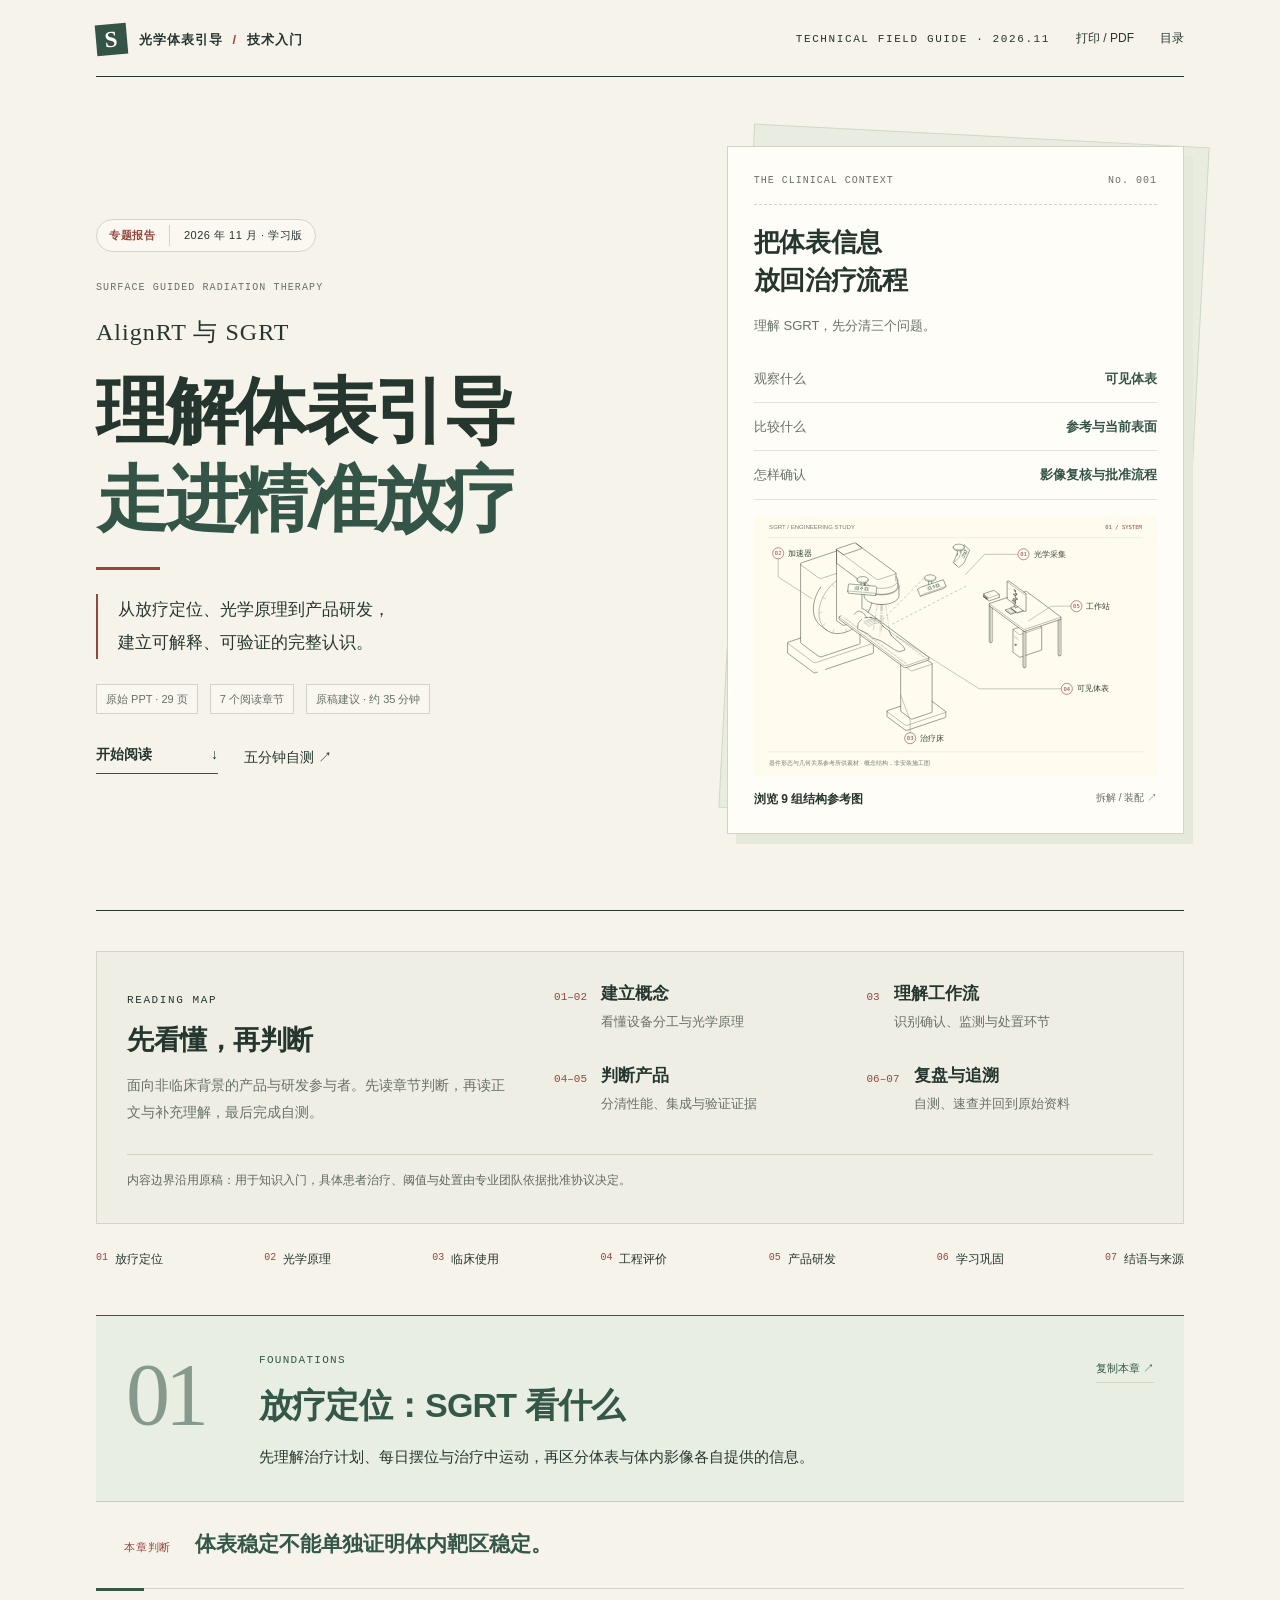
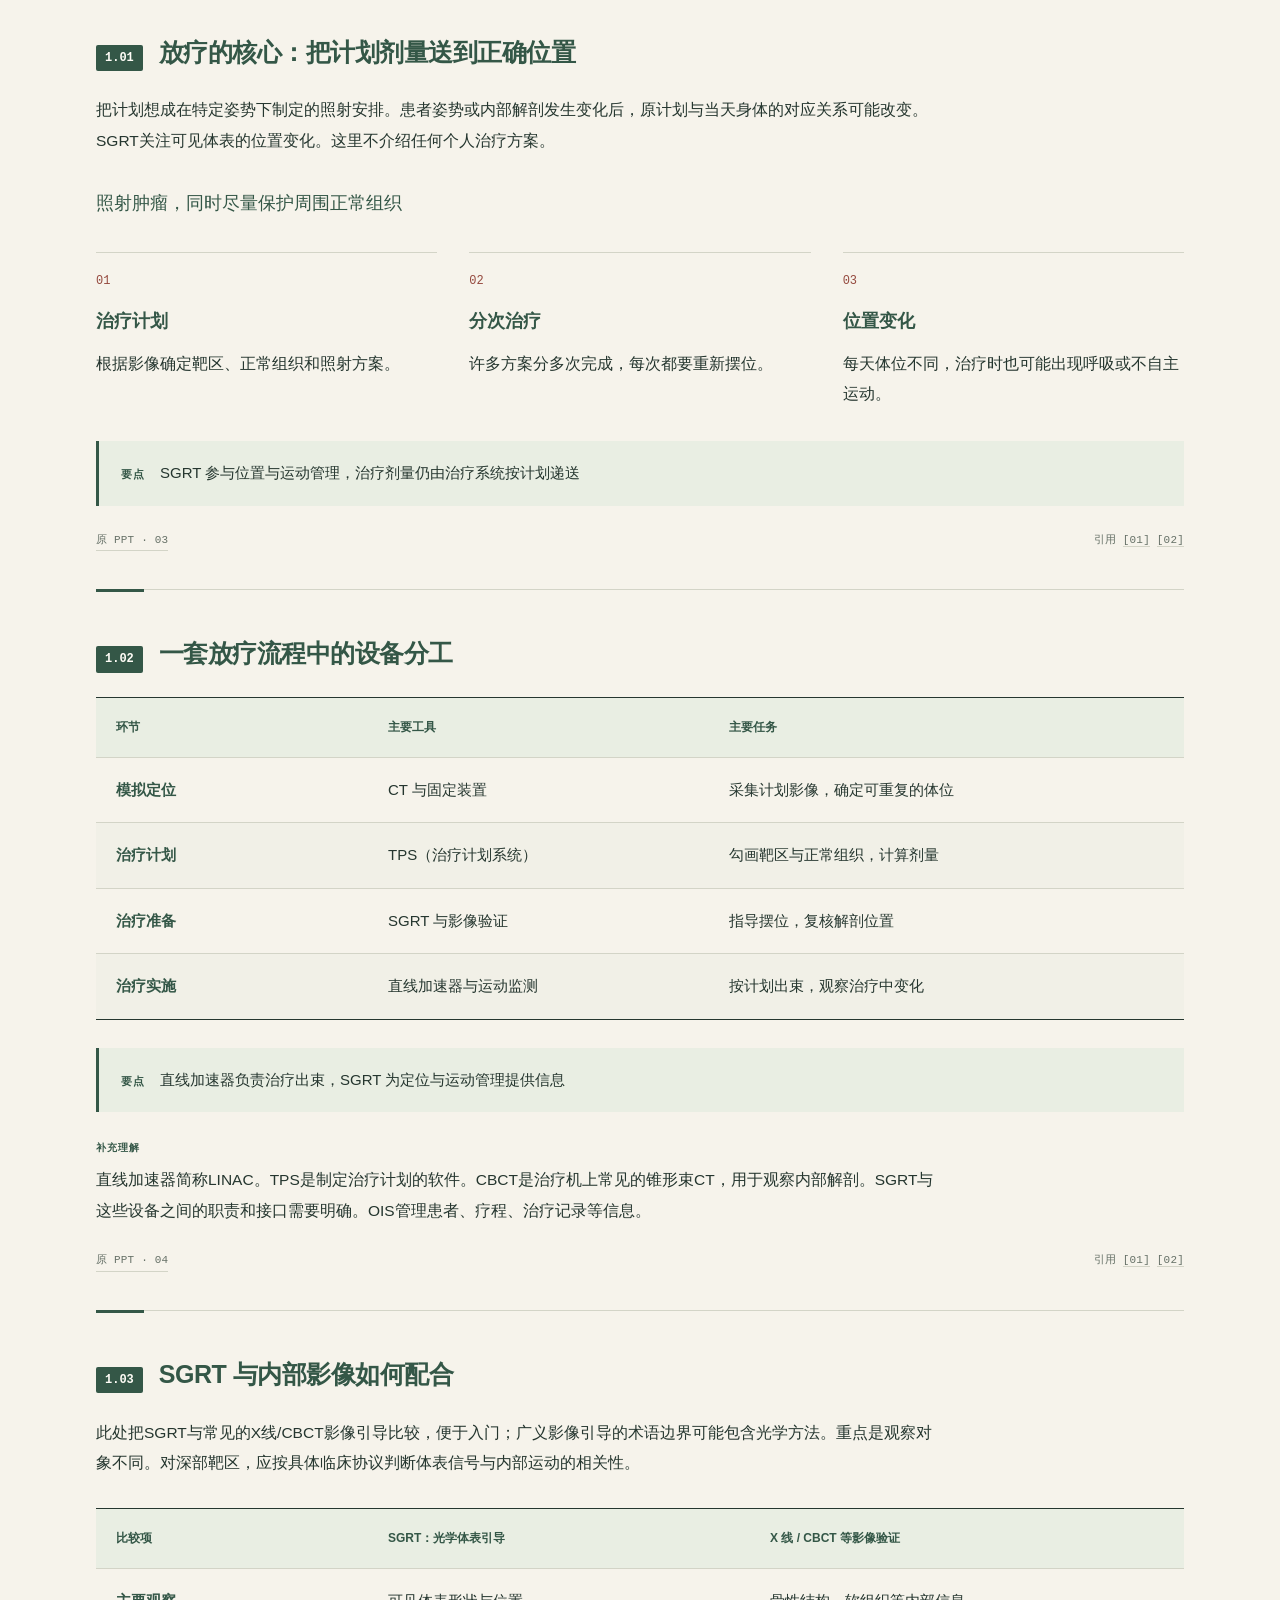
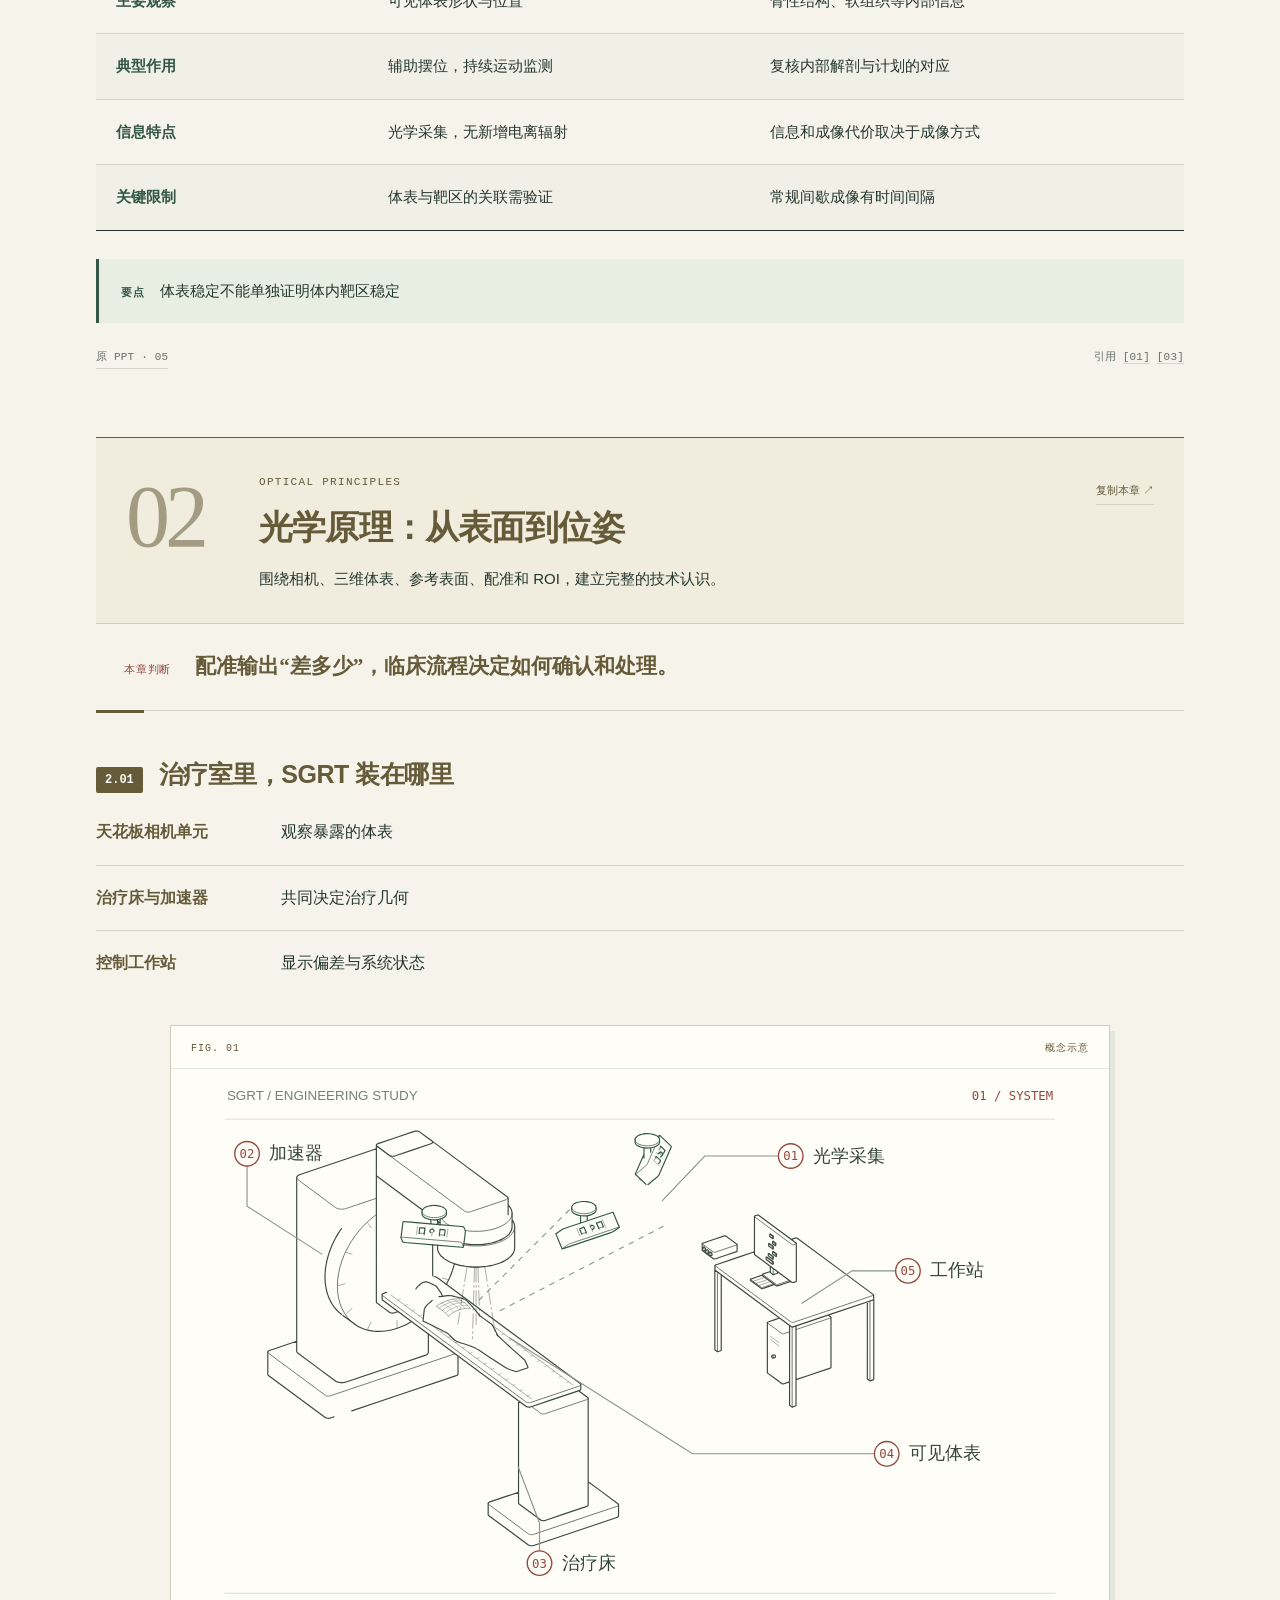
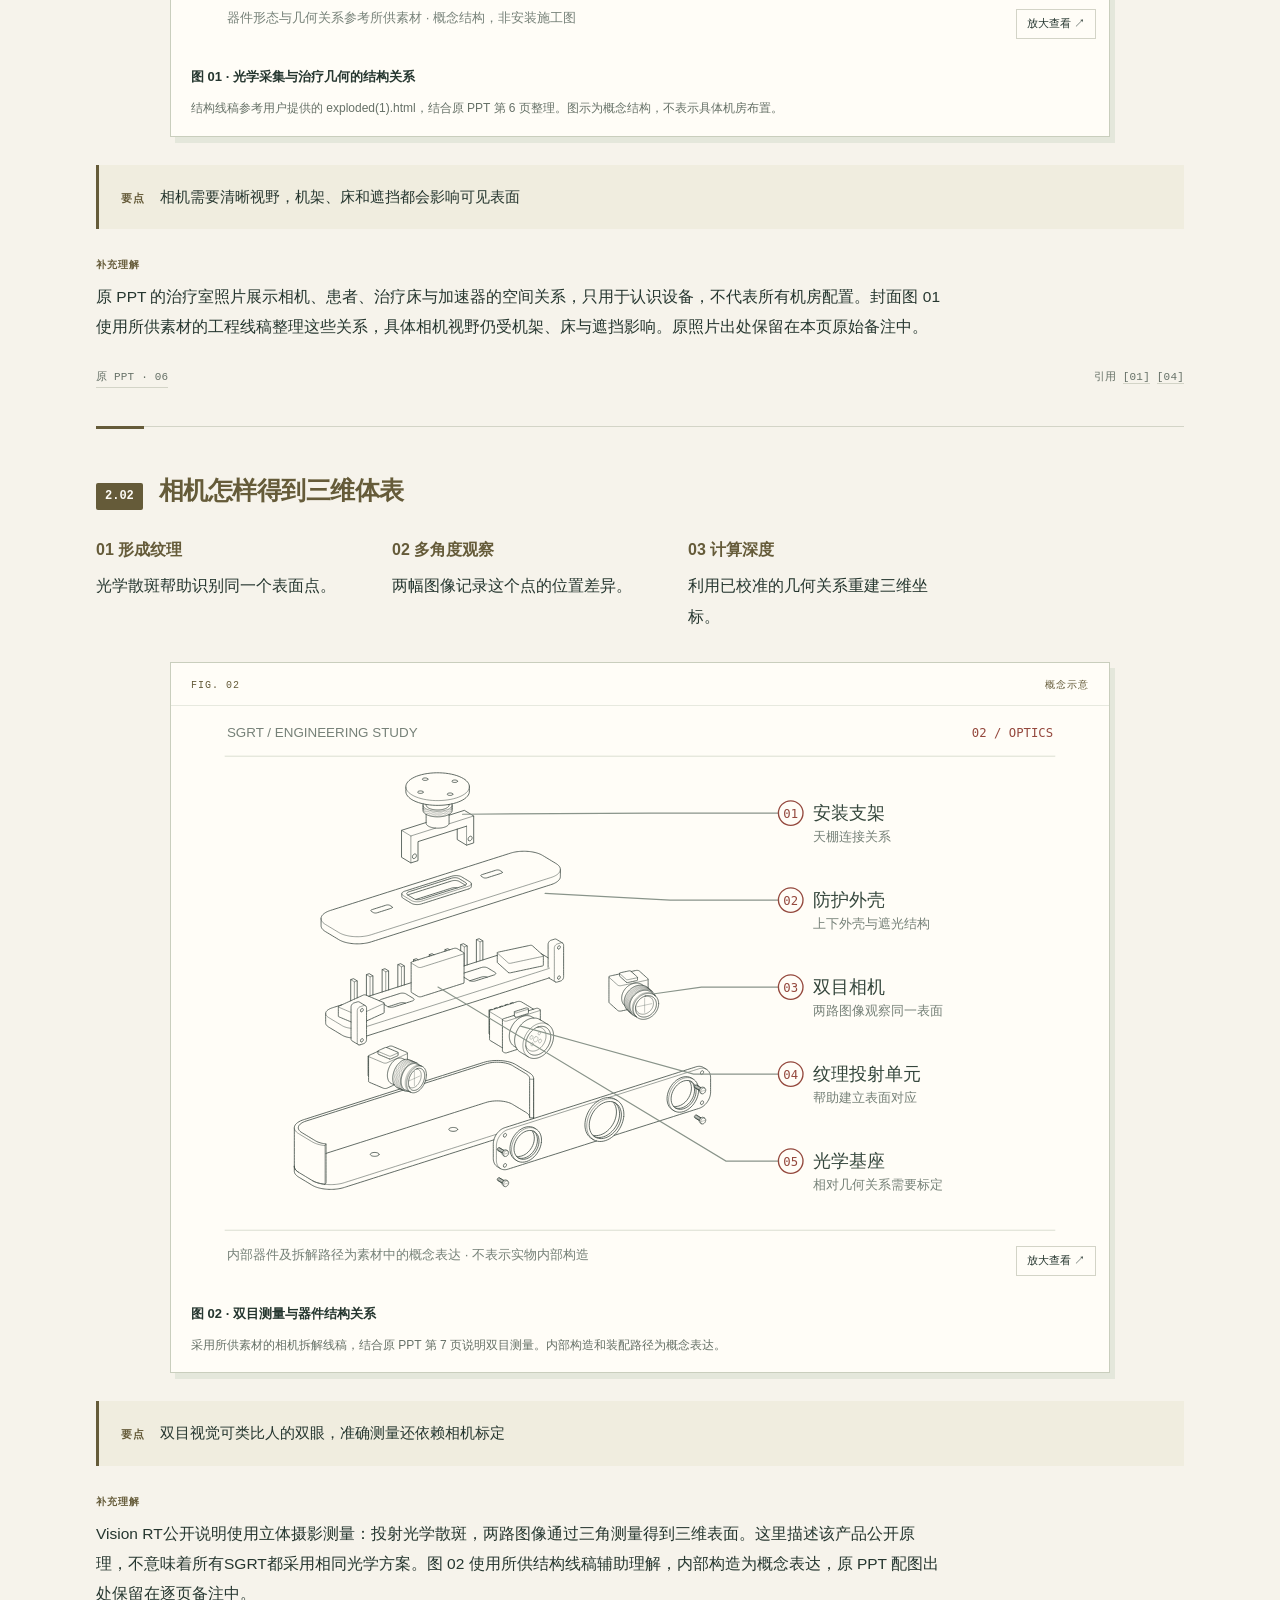
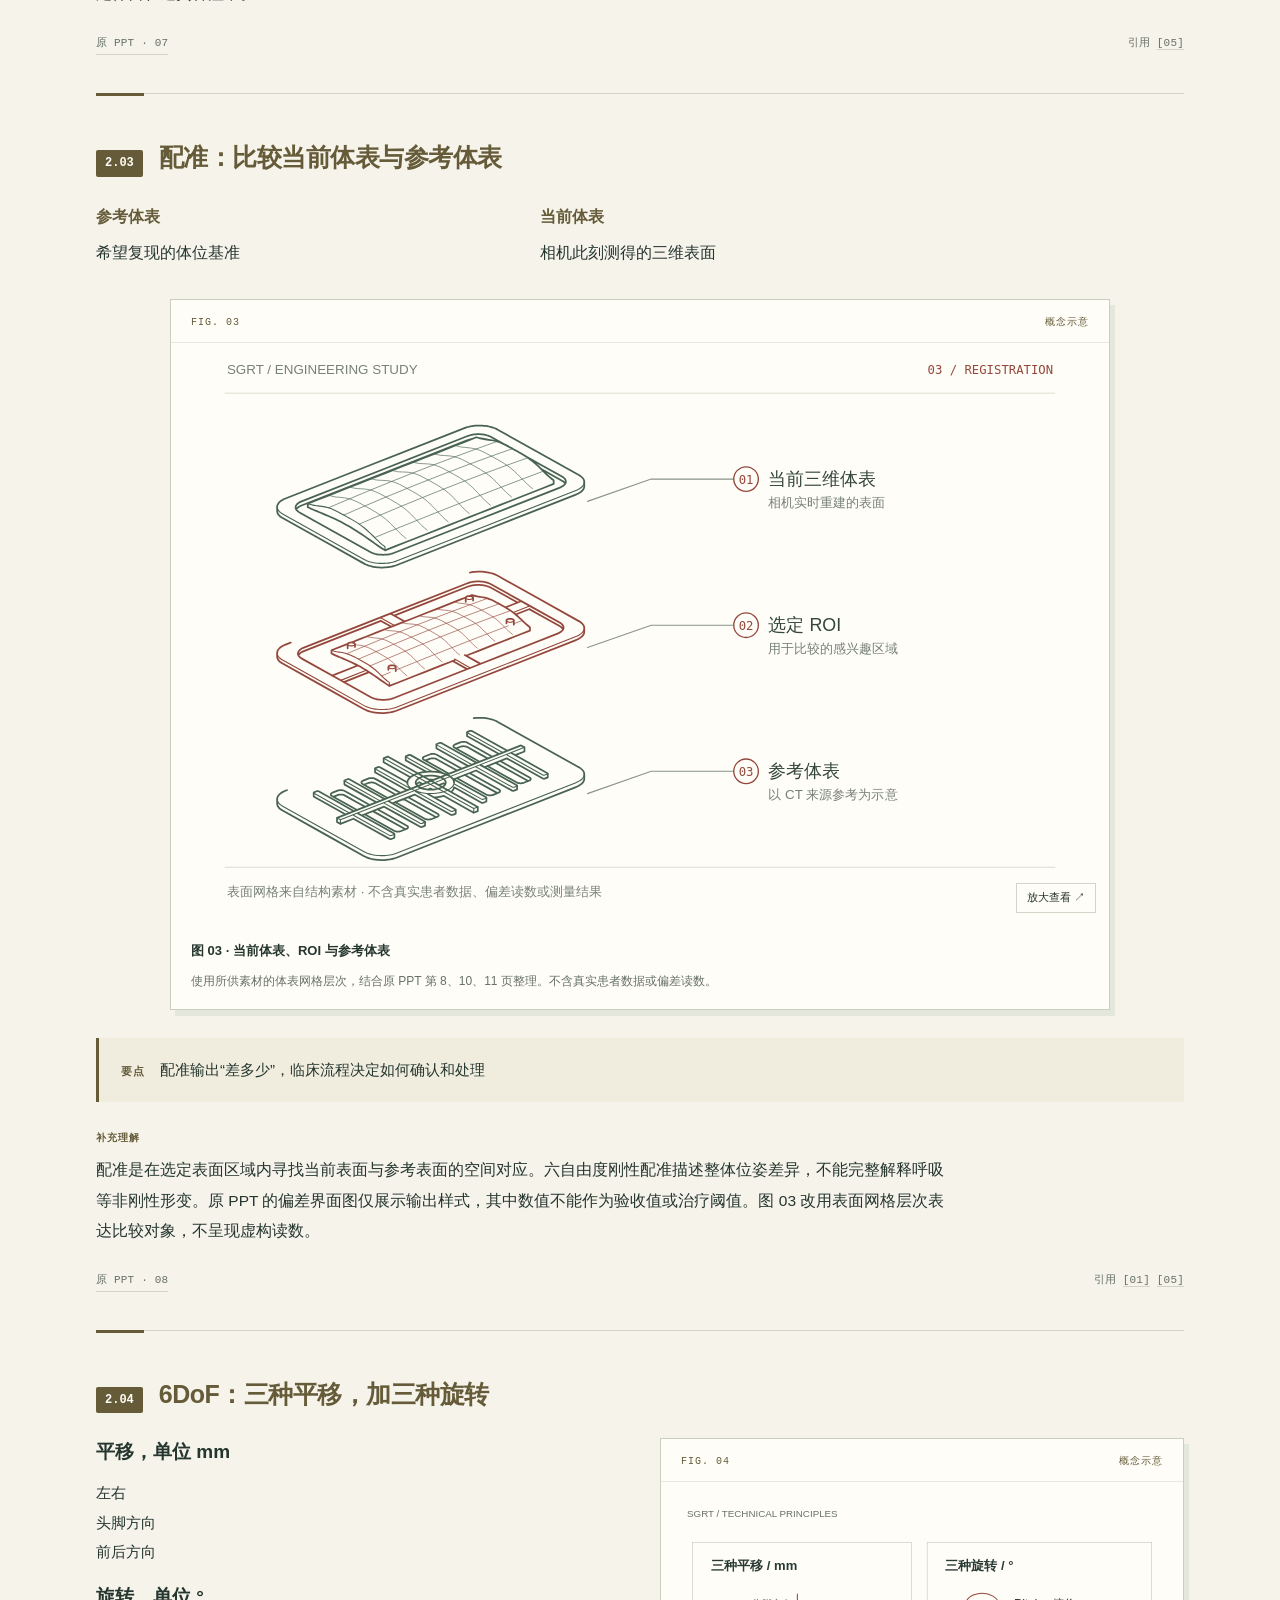
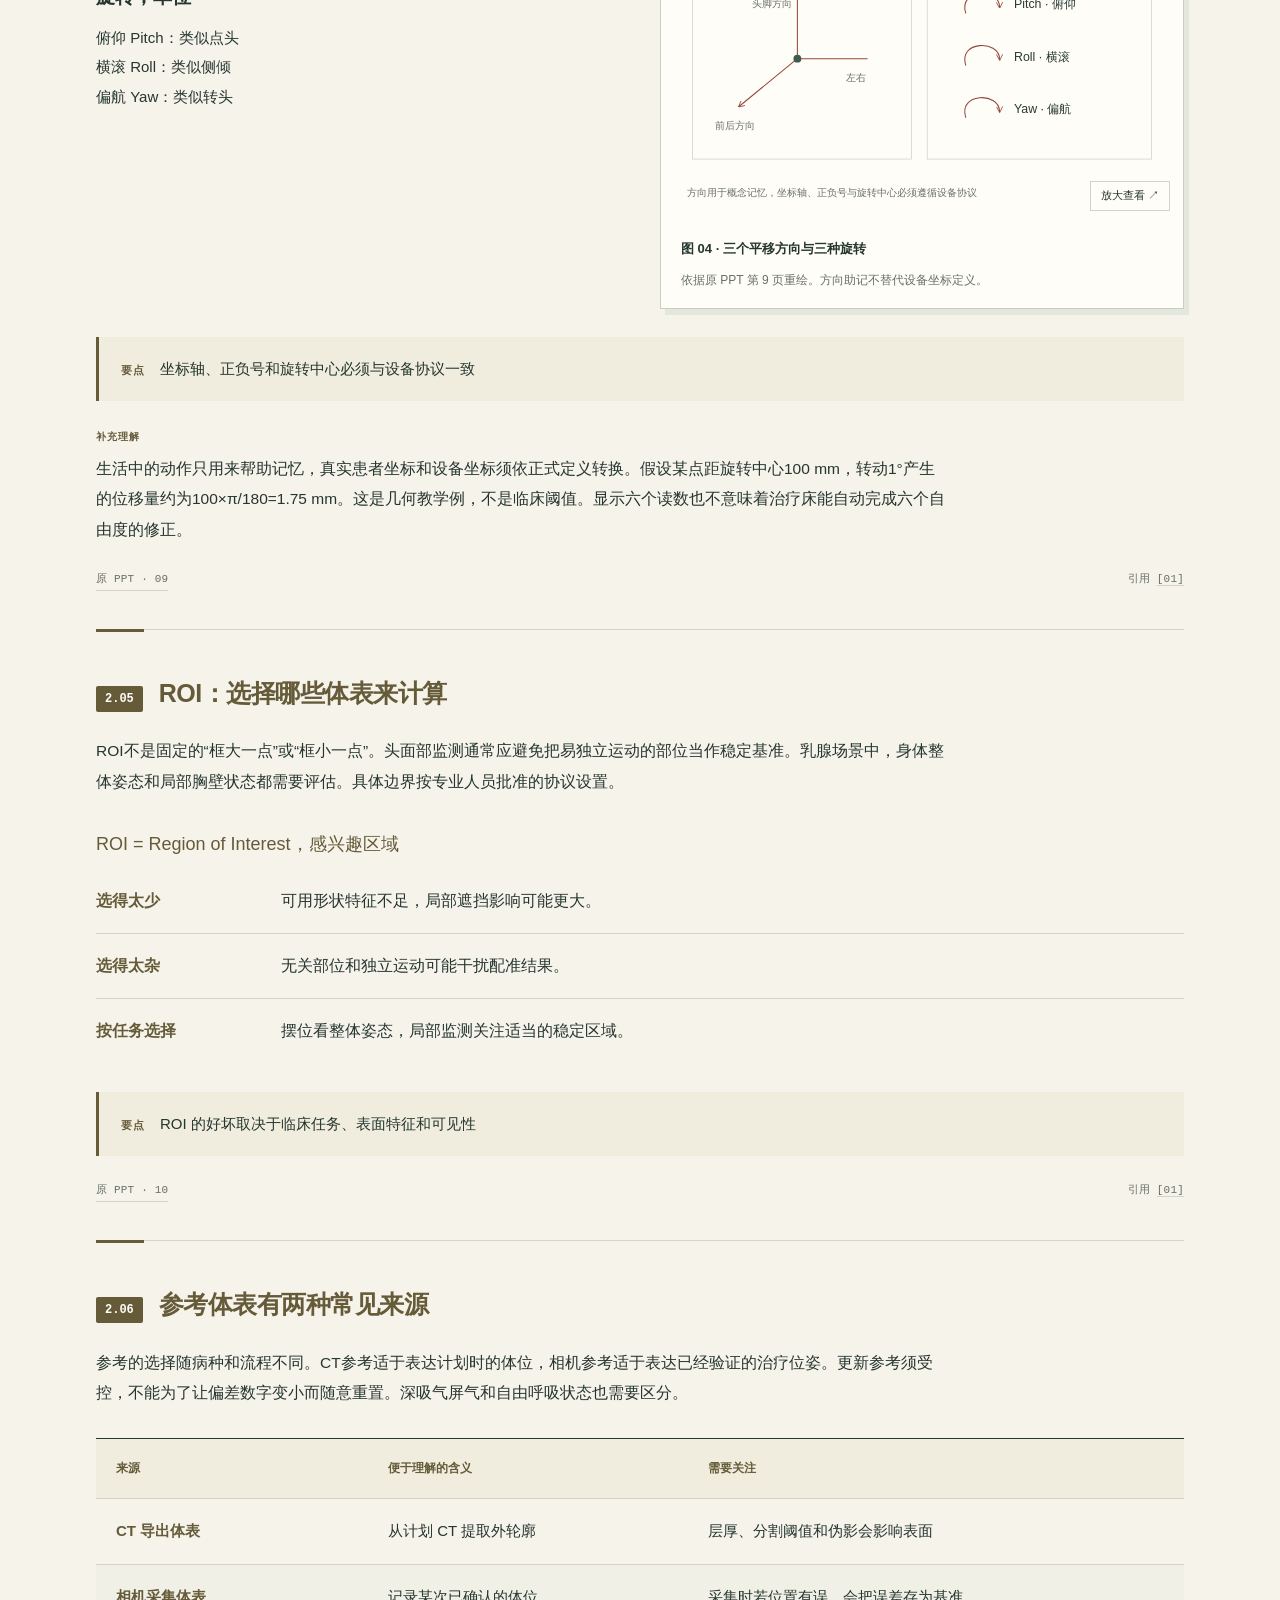
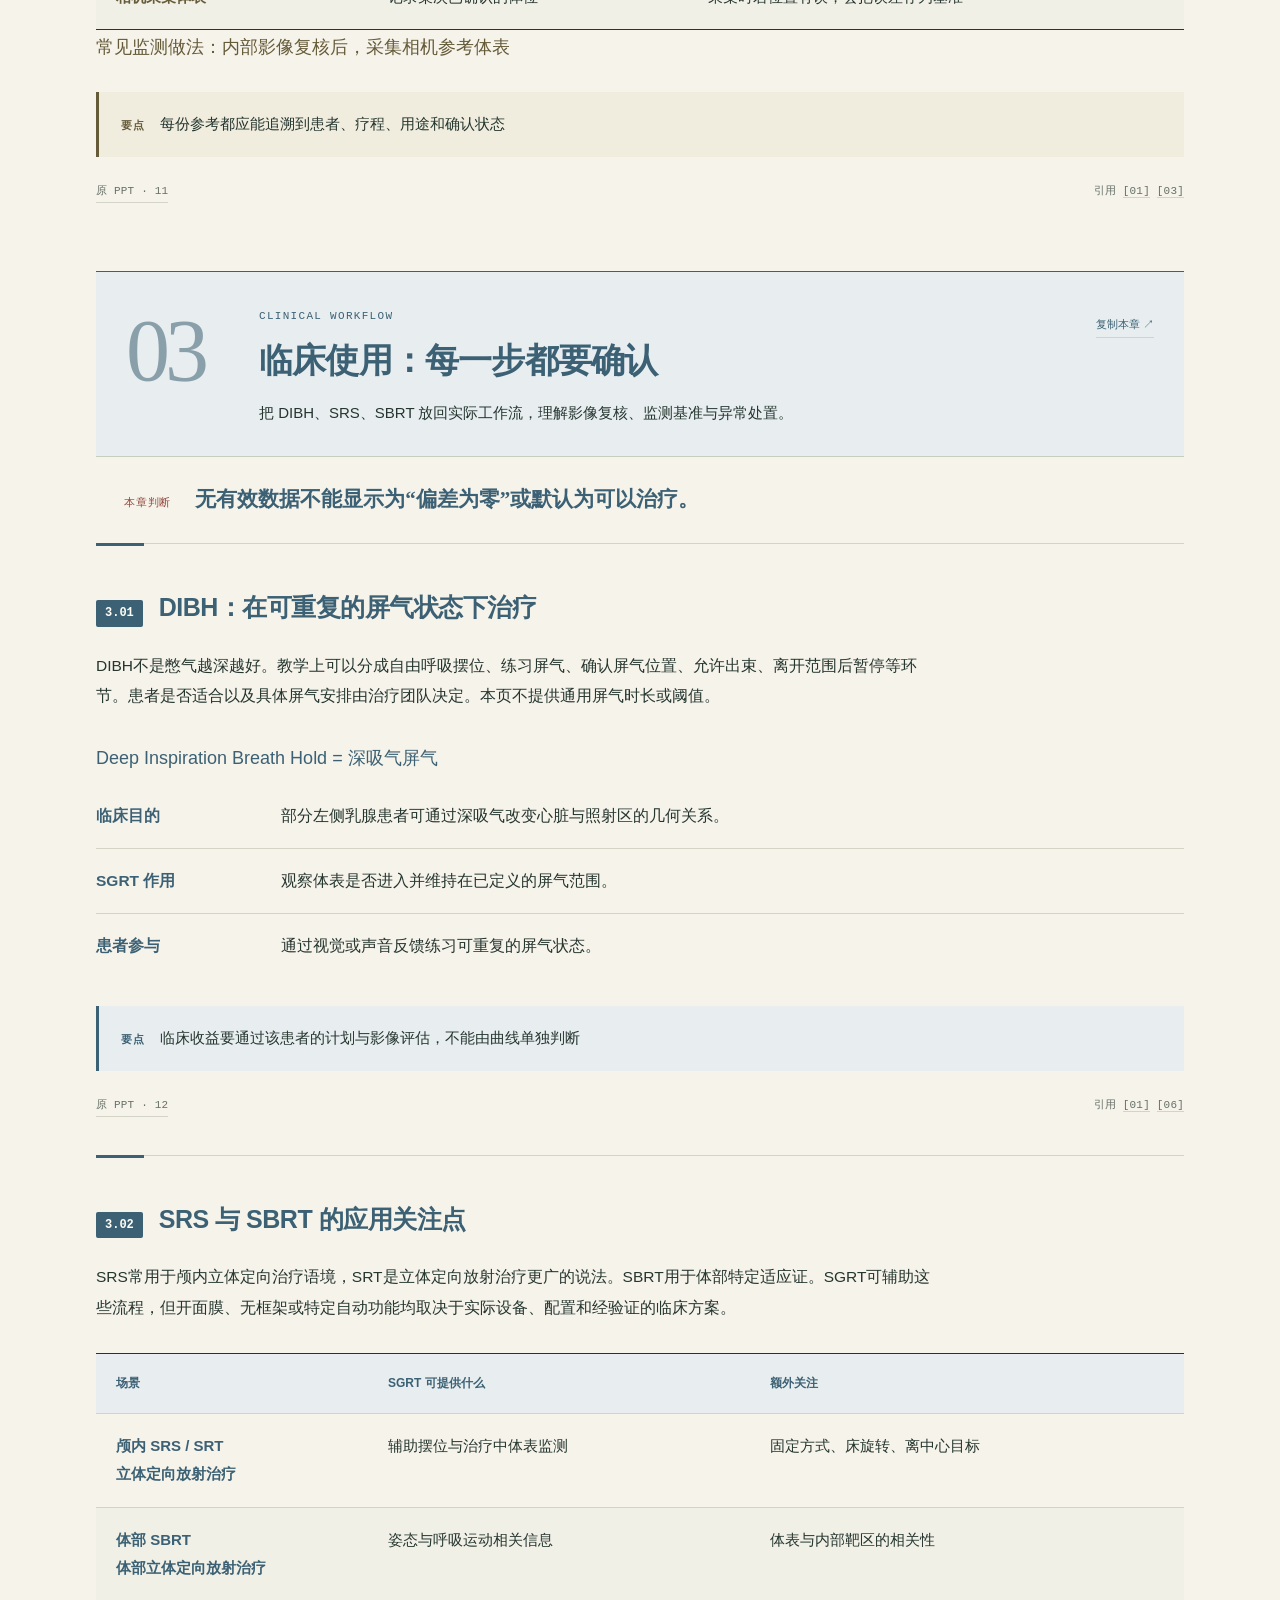
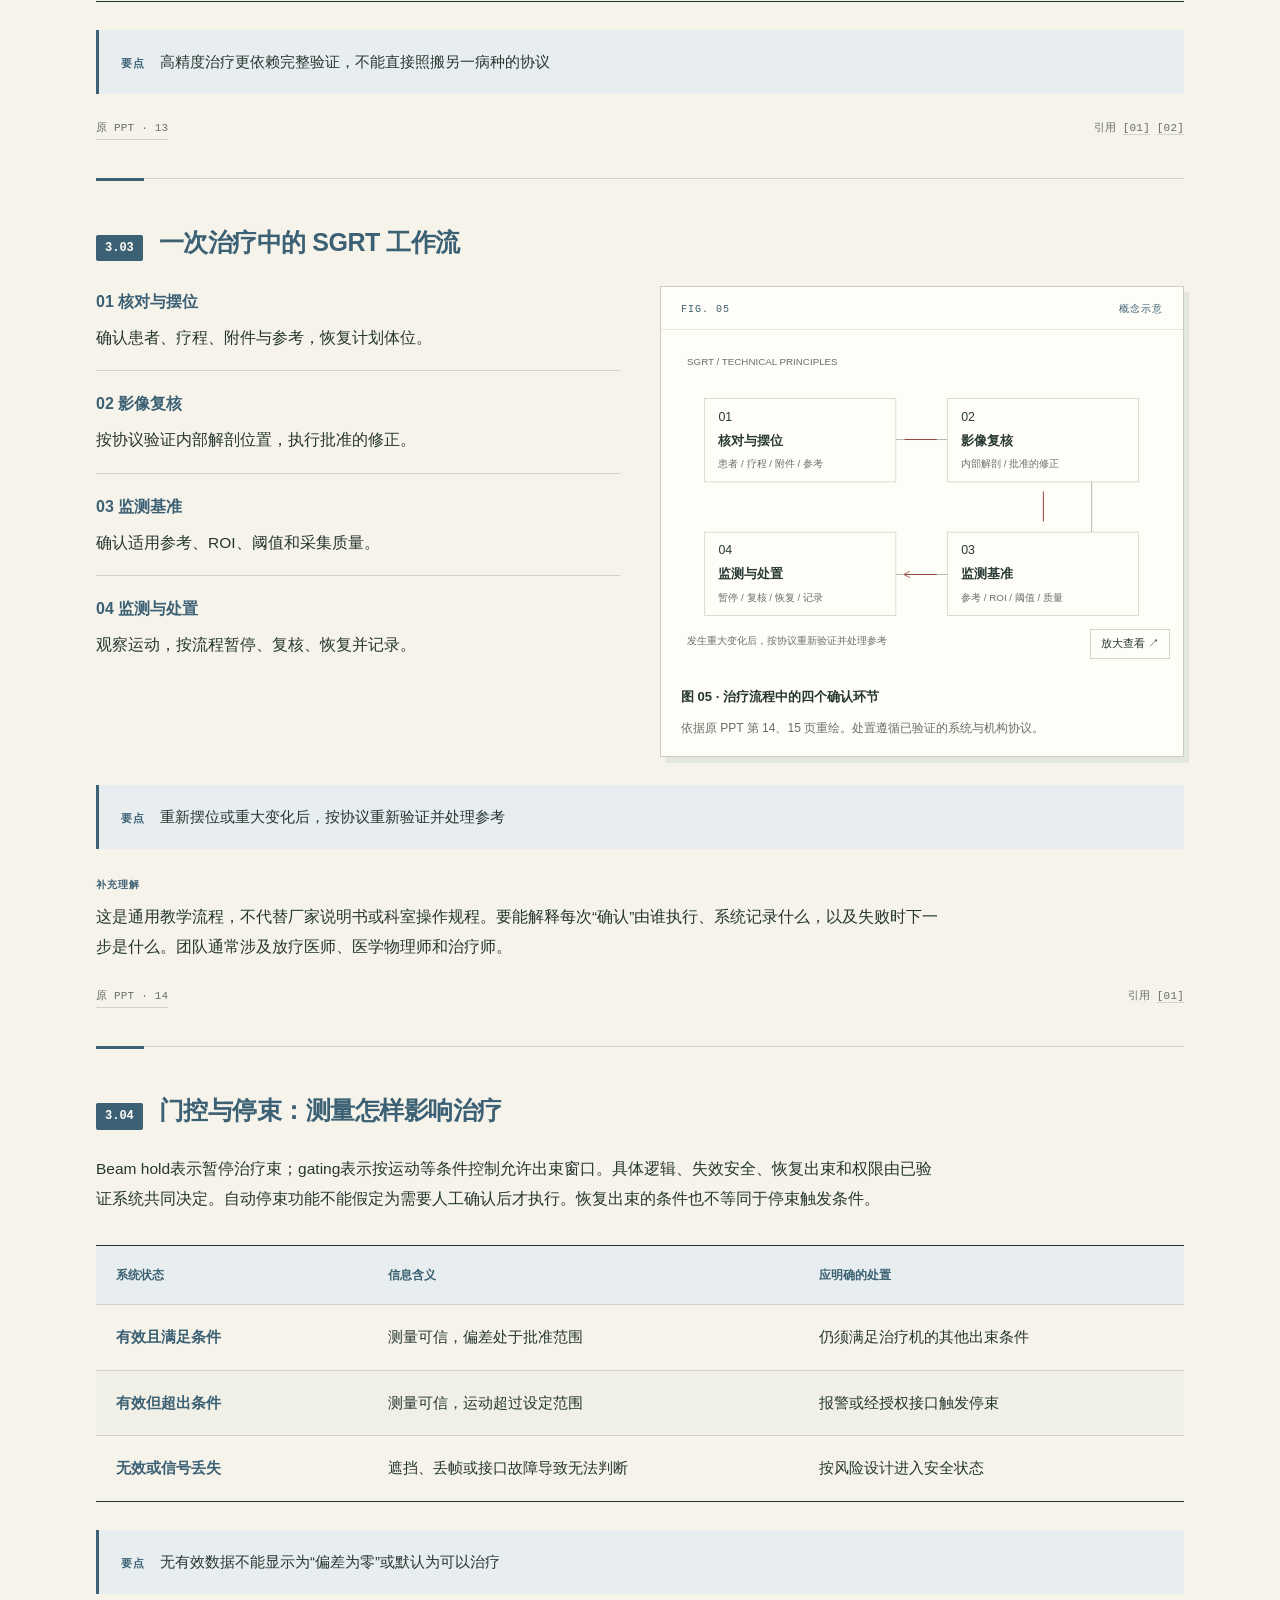
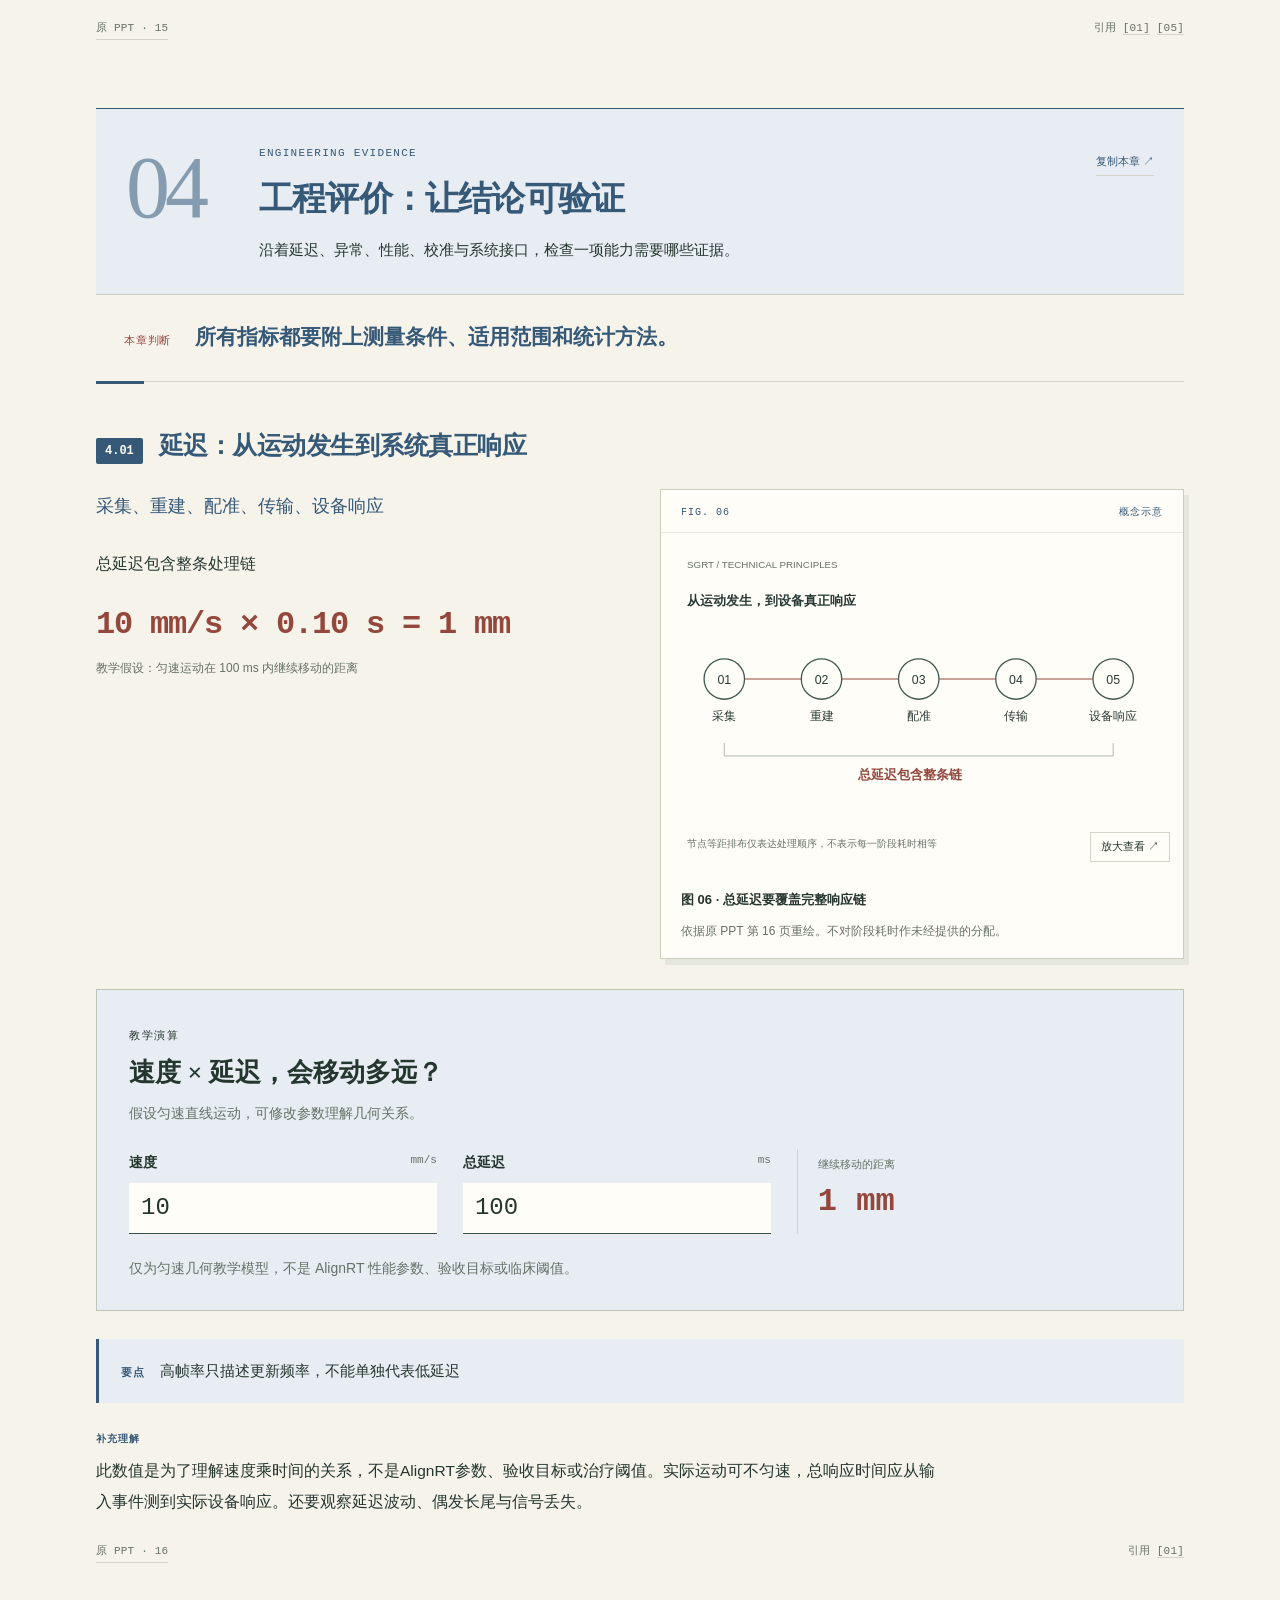
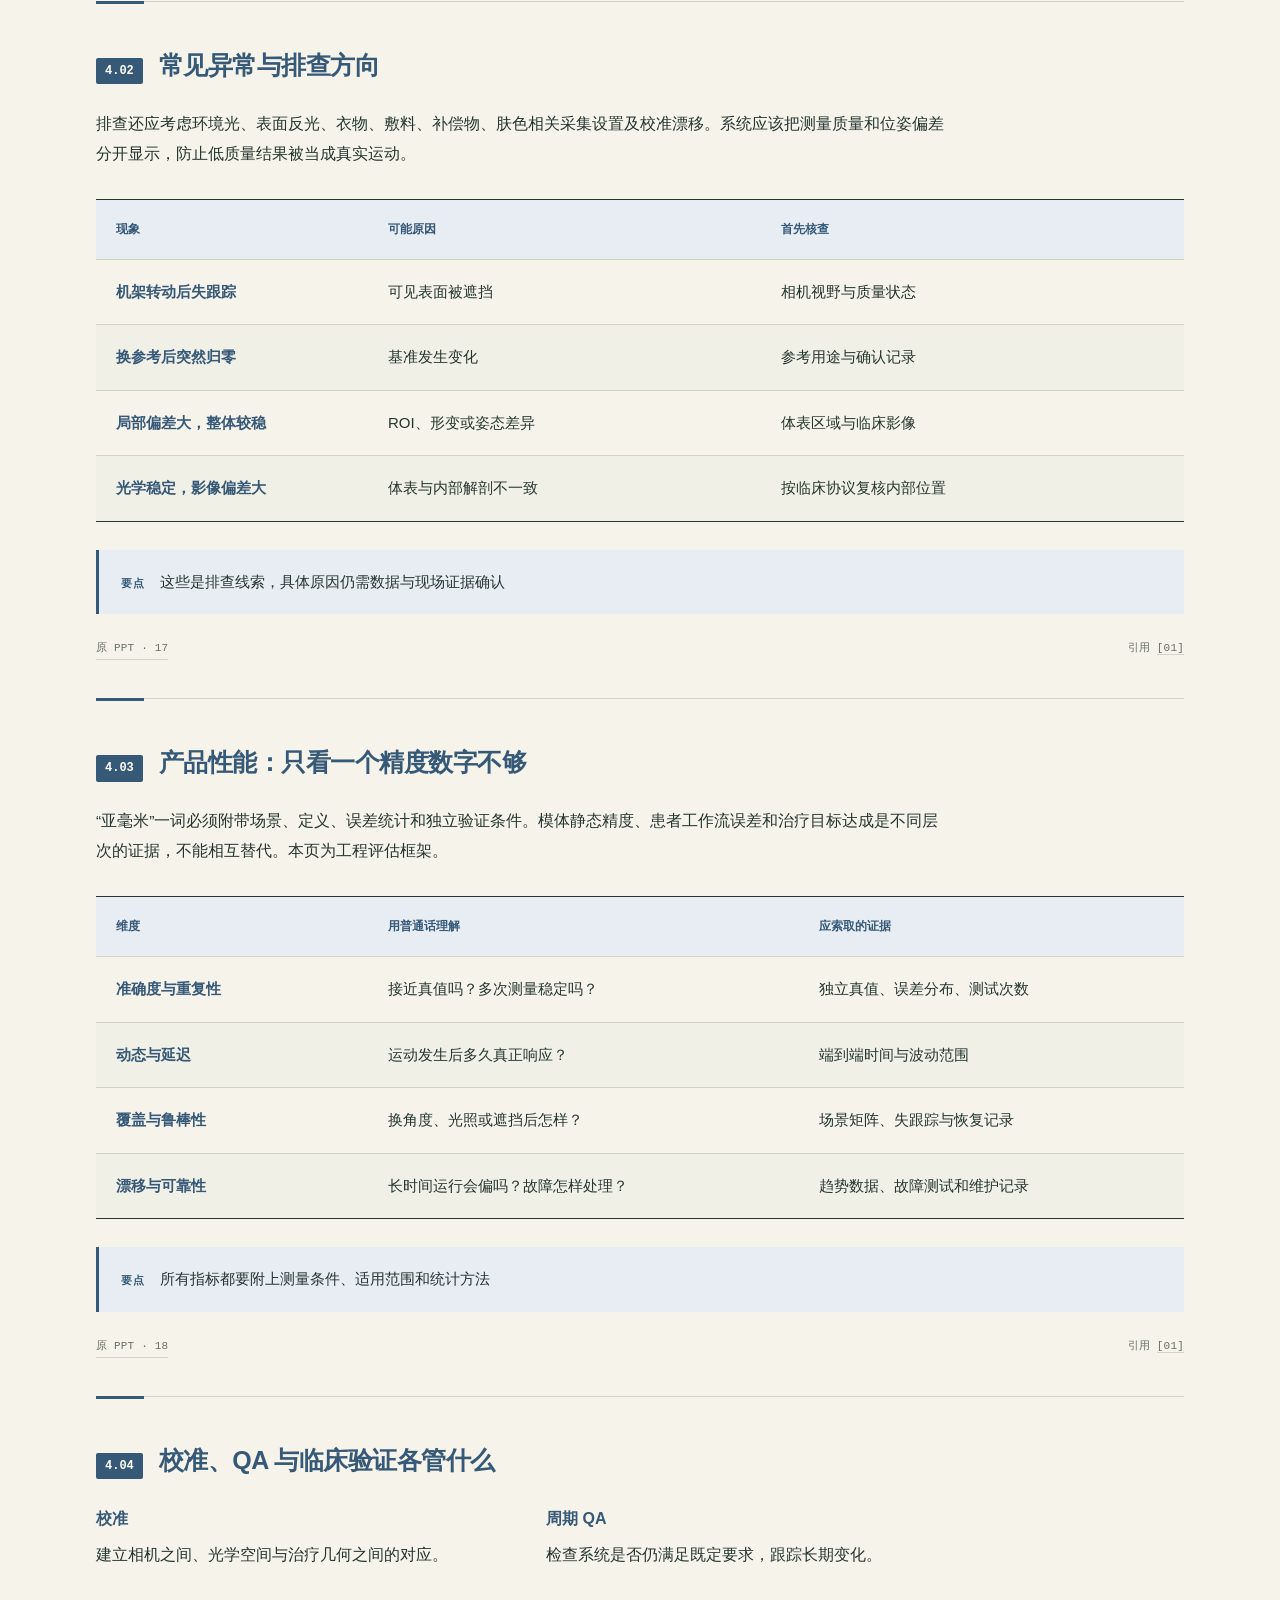
==== commit 6e16024e: "feat: refine editorial reading and technical figure layouts" ====
--- a/outputs/sgrt-interactive-report/index.html
+++ b/outputs/sgrt-interactive-report/index.html
@@ -1,12 +1,12 @@
 <!doctype html>
-<html lang="zh-CN"><head><meta charset="UTF-8"><meta name="viewport" content="width=device-width, initial-scale=1"><meta name="color-scheme" content="light"><meta name="description" content="AlignRT与SGRT中文交互式入门专题：放疗定位、光学体表原理、临床工作流、工程验证与产品研发。基于29页原始入门PPT，附完整备注与来源。"><meta name="theme-color" content="#f5f2e9"><title>AlignRT 与 SGRT 全面入门 · 交互式专题报告</title><link rel="icon" href="assets/favicon.svg" type="image/svg+xml"><link rel="stylesheet" href="assets/styles.css"><script src="assets/app.js" defer></script></head>
+<html lang="zh-CN"><head><meta charset="UTF-8"><meta name="viewport" content="width=device-width, initial-scale=1"><meta name="color-scheme" content="light"><meta name="description" content="AlignRT与SGRT中文交互式入门专题：放疗定位、光学体表原理、临床工作流、工程验证与产品研发。基于29页原始入门PPT，附完整备注与来源。"><meta name="theme-color" content="#f5f2e9"><title>AlignRT 与 SGRT 全面入门 · 交互式专题报告</title><link rel="icon" href="assets/favicon.svg" type="image/svg+xml"><link rel="stylesheet" href="assets/styles.css"><link rel="stylesheet" href="assets/editorial.css"><script src="assets/app.js" defer></script></head>
 <body><a class="skip-link" href="#main">跳到正文</a><div class="reading-progress" role="progressbar" aria-label="阅读进度" aria-valuemin="0" aria-valuemax="100" aria-valuenow="0"><span></span></div>
 <header class="masthead"><a class="brand" href="#top" aria-label="返回封面"><span class="brand-mark" aria-hidden="true">S</span><span>光学体表引导<span class="brand-slash"> / </span>技术入门</span></a><div class="masthead-right"><span class="edition">TECHNICAL FIELD GUIDE · 2026.11</span><button type="button" class="text-button print-button">打印 / PDF</button><button id="menu-toggle" class="text-button" type="button" aria-controls="reading-nav" aria-expanded="false">目录</button></div></header>
 <nav id="reading-nav" class="reading-nav" aria-label="章节目录"><p>阅读目录 <span id="progress-number">0%</span></p><a href="#foundations" data-nav="foundations"><span>01</span>放疗定位</a><a href="#optics" data-nav="optics"><span>02</span>光学原理</a><a href="#workflow" data-nav="workflow"><span>03</span>临床使用</a><a href="#engineering" data-nav="engineering"><span>04</span>工程评价</a><a href="#product" data-nav="product"><span>05</span>产品研发</a><a href="#study" data-nav="study"><span>06</span>学习巩固</a><a href="#references" data-nav="references"><span>07</span>结语与来源</a><a class="nav-extra" href="#source-archive">原文核对 ↗</a></nav>
-<main id="main"><section class="hero" id="top" aria-labelledby="report-title"><div class="hero-copy"><p class="issue-label"><span>专题报告</span>2026 年 11 月 · 学习版</p><p class="eyebrow hero-eyebrow">SURFACE GUIDED RADIATION THERAPY</p><h1 id="report-title"><span>AlignRT 与 SGRT</span>理解体表引导<br><em>走进精准放疗</em></h1><p class="hero-subtitle">从放疗定位、光学原理到产品研发，<br>建立可解释、可验证的完整认识。</p><div class="hero-meta"><span>原始 PPT · 29 页</span><span>7 个阅读章节</span><span>原稿建议 · 约 35 分钟</span></div><div class="hero-actions"><a class="primary-link" href="#foundations">开始阅读 <span>↓</span></a><a href="#self-test">五分钟自测 ↗</a></div></div><div class="hero-art"><figure class="editorial-figure hero-figure"><div class="figure-top"><span>FIG. 01</span><span>概念示意</span></div><button class="zoom-figure" type="button" data-image="assets/room.svg" data-caption="图 01 · 光学采集与治疗几何的结构关系。结构线稿参考用户提供的 exploded(1).html，结合原 PPT 第 6 页整理。图示为概念结构，不表示具体机房布置。" aria-label="放大：光学采集与治疗几何的结构关系"><img src="assets/room.svg" alt="光学采集与治疗几何的结构关系。结构线稿参考用户提供的 exploded(1).html，结合原 PPT 第 6 页整理。图示为概念结构，不表示具体机房布置。" width="800" height="520" fetchpriority="high"><span class="zoom-label" aria-hidden="true">放大查看 ↗</span></button><figcaption><strong>图 01 · 光学采集与治疗几何的结构关系</strong><span>结构线稿参考用户提供的 exploded(1).html，结合原 PPT 第 6 页整理。图示为概念结构，不表示具体机房布置。</span></figcaption></figure><a class="atlas-link" href="assets/structure-atlas.html">浏览 9 组可交互结构图 <span>拆解 / 装配 / 部件查看 ↗</span></a><p class="hero-art-note"><span>核心认识</span>光学观察体表，影像复核内部解剖。<br>两类信息在治疗流程中协同使用。</p></div></section>
+<main id="main"><section class="hero" id="top" aria-labelledby="report-title"><div class="hero-copy"><p class="issue-label"><span>专题报告</span>2026 年 11 月 · 学习版</p><p class="eyebrow hero-eyebrow">SURFACE GUIDED RADIATION THERAPY</p><h1 id="report-title"><span>AlignRT 与 SGRT</span>理解体表引导<br><em>走进精准放疗</em></h1><p class="hero-subtitle">从放疗定位、光学原理到产品研发，<br>建立可解释、可验证的完整认识。</p><div class="hero-meta"><span>原始 PPT · 29 页</span><span>7 个阅读章节</span><span>原稿建议 · 约 35 分钟</span></div><div class="hero-actions"><a class="primary-link" href="#foundations">开始阅读 <span>↓</span></a><a href="#self-test">五分钟自测 ↗</a></div></div><div class="hero-art"><div class="cover-note"><div class="cover-meta"><span>THE CLINICAL CONTEXT</span><span>No. 001</span></div><h2>把体表信息<br>放回治疗流程</h2><p class="cover-kicker">理解 SGRT，先分清三个问题。</p><dl><div><dt>观察什么</dt><dd>可见体表</dd></div><div><dt>比较什么</dt><dd>参考与当前表面</dd></div><div><dt>怎样确认</dt><dd>影像复核与批准流程</dd></div></dl><img class="cover-schematic" src="assets/room.svg" alt="光学相机、患者体表、治疗床、加速器与工作站的空间关系，概念示意" width="800" height="520" fetchpriority="high"><a class="atlas-link" href="assets/structure-atlas.html">浏览 9 组结构参考图 <span>拆解 / 装配 ↗</span></a></div></div></section>
 <section class="reader-guide" aria-labelledby="guide-title"><div class="guide-intro"><span class="eyebrow">READING MAP</span><h2 id="guide-title">先看懂，再判断</h2><p>面向非临床背景的产品与研发参与者。先读章节判断，再读正文与补充理解，最后完成自测。</p></div><ol class="guide-steps"><li><span>01–02</span><div><h3>建立概念</h3><p>看懂设备分工与光学原理</p></div></li><li><span>03</span><div><h3>理解工作流</h3><p>识别确认、监测与处置环节</p></div></li><li><span>04–05</span><div><h3>判断产品</h3><p>分清性能、集成与验证证据</p></div></li><li><span>06–07</span><div><h3>复盘与追溯</h3><p>自测、速查并回到原始资料</p></div></li></ol><p class="scope-note">内容边界沿用原稿：用于知识入门，具体患者治疗、阈值与处置由专业团队依据批准协议决定。</p></section>
 <div class="chapter-tabs" aria-label="快速跳转"><a href="#foundations" data-nav="foundations"><span>01</span>放疗定位</a><a href="#optics" data-nav="optics"><span>02</span>光学原理</a><a href="#workflow" data-nav="workflow"><span>03</span>临床使用</a><a href="#engineering" data-nav="engineering"><span>04</span>工程评价</a><a href="#product" data-nav="product"><span>05</span>产品研发</a><a href="#study" data-nav="study"><span>06</span>学习巩固</a><a href="#references" data-nav="references"><span>07</span>结语与来源</a></div>
-<section class="chapter" id="foundations" aria-labelledby="heading-foundations"><header class="chapter-heading"><span class="chapter-number" aria-hidden="true">01</span><div><p class="eyebrow">FOUNDATIONS</p><h2 id="heading-foundations">放疗定位：SGRT 看什么</h2><p class="chapter-lead">先理解治疗计划、每日摆位与治疗中运动，再区分体表与体内影像各自提供的信息。</p></div><button class="copy-section" type="button" aria-label="复制第 01 章正文" data-copy="foundations">复制本章 ↗</button></header><div class="chapter-judgment"><span>本章判断</span><p>体表稳定不能单独证明体内靶区稳定。</p></div><article class="topic" id="p03" data-page="3"><div class="topic-title"><span class="sub-number">1.01</span><h3>放疗的核心：把计划剂量送到正确位置</h3></div><p class="topic-lead">照射肿瘤，同时尽量保护周围正常组织</p><dl class="explain-list"><div><dt>治疗计划</dt><dd>根据影像确定靶区、正常组织和照射方案。</dd></div><div><dt>分次治疗</dt><dd>许多方案分多次完成，每次都要重新摆位。</dd></div><div><dt>位置变化</dt><dd>每天体位不同，治疗时也可能出现呼吸或不自主运动。</dd></div></dl><p class="takeaway"><span>要点</span>SGRT 参与位置与运动管理，治疗剂量仍由治疗系统按计划递送</p><div class="context-note"><span class="note-label">补充理解</span><p>把计划想成在特定姿势下制定的照射安排。患者姿势或内部解剖发生变化后，原计划与当天身体的对应关系可能改变。SGRT关注可见体表的位置变化。这里不介绍任何个人治疗方案。</p></div><footer class="topic-source"><a href="#source-03" class="source-jump">原 PPT · 03</a><span>引用 <a href="#ref-01">[01]</a> <a href="#ref-02">[02]</a></span></footer></article><article class="topic" id="p04" data-page="4"><div class="topic-title"><span class="sub-number">1.02</span><h3>一套放疗流程中的设备分工</h3></div><div class="table-wrap" tabindex="0" role="region" aria-label="环节，窄屏可横向滚动"><table><thead><tr><th scope="col">环节</th><th scope="col">主要工具</th><th scope="col">主要任务</th></tr></thead><tbody><tr><td>模拟定位</td><td>CT 与固定装置</td><td>采集计划影像，确定可重复的体位</td></tr><tr><td>治疗计划</td><td>TPS（治疗计划系统）</td><td>勾画靶区与正常组织，计算剂量</td></tr><tr><td>治疗准备</td><td>SGRT 与影像验证</td><td>指导摆位，复核解剖位置</td></tr><tr><td>治疗实施</td><td>直线加速器与运动监测</td><td>按计划出束，观察治疗中变化</td></tr></tbody></table></div><p class="takeaway"><span>要点</span>直线加速器负责治疗出束，SGRT 为定位与运动管理提供信息</p><div class="context-note"><span class="note-label">补充理解</span><p>直线加速器简称LINAC。TPS是制定治疗计划的软件。CBCT是治疗机上常见的锥形束CT，用于观察内部解剖。SGRT与这些设备之间的职责和接口需要明确。OIS管理患者、疗程、治疗记录等信息。</p></div><footer class="topic-source"><a href="#source-04" class="source-jump">原 PPT · 04</a><span>引用 <a href="#ref-01">[01]</a> <a href="#ref-02">[02]</a></span></footer></article><article class="topic" id="p05" data-page="5"><div class="topic-title"><span class="sub-number">1.03</span><h3>SGRT 与内部影像如何配合</h3></div><div class="table-wrap" tabindex="0" role="region" aria-label="比较项，窄屏可横向滚动"><table><thead><tr><th scope="col">比较项</th><th scope="col">SGRT：光学体表引导</th><th scope="col">X 线 / CBCT 等影像验证</th></tr></thead><tbody><tr><td>主要观察</td><td>可见体表形状与位置</td><td>骨性结构、软组织等内部信息</td></tr><tr><td>典型作用</td><td>辅助摆位，持续运动监测</td><td>复核内部解剖与计划的对应</td></tr><tr><td>信息特点</td><td>光学采集，无新增电离辐射</td><td>信息和成像代价取决于成像方式</td></tr><tr><td>关键限制</td><td>体表与靶区的关联需验证</td><td>常规间歇成像有时间间隔</td></tr></tbody></table></div><p class="takeaway"><span>要点</span>体表稳定不能单独证明体内靶区稳定</p><div class="context-note"><span class="note-label">补充理解</span><p>此处把SGRT与常见的X线/CBCT影像引导比较，便于入门；广义影像引导的术语边界可能包含光学方法。重点是观察对象不同。对深部靶区，应按具体临床协议判断体表信号与内部运动的相关性。</p></div><footer class="topic-source"><a href="#source-05" class="source-jump">原 PPT · 05</a><span>引用 <a href="#ref-01">[01]</a> <a href="#ref-03">[03]</a></span></footer></article></section><section class="chapter" id="optics" aria-labelledby="heading-optics"><header class="chapter-heading"><span class="chapter-number" aria-hidden="true">02</span><div><p class="eyebrow">OPTICAL PRINCIPLES</p><h2 id="heading-optics">光学原理：从表面到位姿</h2><p class="chapter-lead">围绕相机、三维体表、参考表面、配准和 ROI，建立完整的技术认识。</p></div><button class="copy-section" type="button" aria-label="复制第 02 章正文" data-copy="optics">复制本章 ↗</button></header><div class="chapter-judgment"><span>本章判断</span><p>配准输出“差多少”，临床流程决定如何确认和处理。</p></div><article class="topic" id="p06" data-page="6"><div class="topic-title"><span class="sub-number">2.01</span><h3>治疗室里，SGRT 装在哪里</h3></div><dl class="explain-list"><div><dt>天花板相机单元</dt><dd>观察暴露的体表</dd></div><div><dt>治疗床与加速器</dt><dd>共同决定治疗几何</dd></div><div><dt>控制工作站</dt><dd>显示偏差与系统状态</dd></div></dl><p class="takeaway"><span>要点</span>相机需要清晰视野，机架、床和遮挡都会影响可见表面</p><div class="context-note"><span class="note-label">补充理解</span><p>原 PPT 的治疗室照片展示相机、患者、治疗床与加速器的空间关系，只用于认识设备，不代表所有机房配置。封面图 01 使用所供素材的工程线稿整理这些关系，具体相机视野仍受机架、床与遮挡影响。原照片出处保留在本页原始备注中。</p></div><footer class="topic-source"><a href="#source-06" class="source-jump">原 PPT · 06</a><span>引用 <a href="#ref-01">[01]</a> <a href="#ref-04">[04]</a></span></footer></article><article class="topic" id="p07" data-page="7"><div class="topic-title"><span class="sub-number">2.02</span><h3>相机怎样得到三维体表</h3></div><div class="topic-columns"><div><dl class="explain-list"><div><dt>01  形成纹理</dt><dd>光学散斑帮助识别同一个表面点。</dd></div><div><dt>02  多角度观察</dt><dd>两幅图像记录这个点的位置差异。</dd></div><div><dt>03  计算深度</dt><dd>利用已校准的几何关系重建三维坐标。</dd></div></dl></div><figure class="editorial-figure"><div class="figure-top"><span>FIG. 02</span><span>概念示意</span></div><button class="zoom-figure" type="button" data-image="assets/stereo.svg" data-caption="图 02 · 双目测量与器件结构关系。采用所供素材的相机拆解线稿，结合原 PPT 第 7 页说明双目测量。内部构造和装配路径为概念表达。" aria-label="放大：双目测量与器件结构关系"><img src="assets/stereo.svg" alt="双目测量与器件结构关系。采用所供素材的相机拆解线稿，结合原 PPT 第 7 页说明双目测量。内部构造和装配路径为概念表达。" width="800" height="520" loading="lazy"><span class="zoom-label" aria-hidden="true">放大查看 ↗</span></button><figcaption><strong>图 02 · 双目测量与器件结构关系</strong><span>采用所供素材的相机拆解线稿，结合原 PPT 第 7 页说明双目测量。内部构造和装配路径为概念表达。</span></figcaption></figure></div><p class="takeaway"><span>要点</span>双目视觉可类比人的双眼，准确测量还依赖相机标定</p><div class="context-note"><span class="note-label">补充理解</span><p>Vision RT公开说明使用立体摄影测量：投射光学散斑，两路图像通过三角测量得到三维表面。这里描述该产品公开原理，不意味着所有SGRT都采用相同光学方案。图 02 使用所供结构线稿辅助理解，内部构造为概念表达，原 PPT 配图出处保留在逐页备注中。</p></div><footer class="topic-source"><a href="#source-07" class="source-jump">原 PPT · 07</a><span>引用 <a href="#ref-05">[05]</a></span></footer></article><article class="topic" id="p08" data-page="8"><div class="topic-title"><span class="sub-number">2.03</span><h3>配准：比较当前体表与参考体表</h3></div><div class="topic-columns"><div><dl class="explain-list"><div><dt>参考体表</dt><dd>希望复现的体位基准</dd></div><div><dt>当前体表</dt><dd>相机此刻测得的三维表面</dd></div></dl></div><figure class="editorial-figure"><div class="figure-top"><span>FIG. 03</span><span>概念示意</span></div><button class="zoom-figure" type="button" data-image="assets/registration.svg" data-caption="图 03 · 当前体表、ROI 与参考体表。使用所供素材的体表网格层次，结合原 PPT 第 8、10、11 页整理。不含真实患者数据或偏差读数。" aria-label="放大：当前体表、ROI 与参考体表"><img src="assets/registration.svg" alt="当前体表、ROI 与参考体表。使用所供素材的体表网格层次，结合原 PPT 第 8、10、11 页整理。不含真实患者数据或偏差读数。" width="800" height="520" loading="lazy"><span class="zoom-label" aria-hidden="true">放大查看 ↗</span></button><figcaption><strong>图 03 · 当前体表、ROI 与参考体表</strong><span>使用所供素材的体表网格层次，结合原 PPT 第 8、10、11 页整理。不含真实患者数据或偏差读数。</span></figcaption></figure></div><p class="takeaway"><span>要点</span>配准输出“差多少”，临床流程决定如何确认和处理</p><div class="context-note"><span class="note-label">补充理解</span><p>配准是在选定表面区域内寻找当前表面与参考表面的空间对应。六自由度刚性配准描述整体位姿差异，不能完整解释呼吸等非刚性形变。原 PPT 的偏差界面图仅展示输出样式，其中数值不能作为验收值或治疗阈值。图 03 改用表面网格层次表达比较对象，不呈现虚构读数。</p></div><footer class="topic-source"><a href="#source-08" class="source-jump">原 PPT · 08</a><span>引用 <a href="#ref-01">[01]</a> <a href="#ref-05">[05]</a></span></footer></article><article class="topic" id="p09" data-page="9"><div class="topic-title"><span class="sub-number">2.04</span><h3>6DoF：三种平移，加三种旋转</h3></div><div class="topic-columns"><div><div class="mini-columns"><div><h4>平移，单位 mm</h4><p>左右<br>头脚方向<br>前后方向</p></div><div><h4>旋转，单位 °</h4><p>俯仰 Pitch：类似点头<br>横滚 Roll：类似侧倾<br>偏航 Yaw：类似转头</p></div></div></div><figure class="editorial-figure"><div class="figure-top"><span>FIG. 04</span><span>概念示意</span></div><button class="zoom-figure" type="button" data-image="assets/six-dof.svg" data-caption="图 04 · 三个平移方向与三种旋转。依据原 PPT 第 9 页重绘。方向助记不替代设备坐标定义。" aria-label="放大：三个平移方向与三种旋转"><img src="assets/six-dof.svg" alt="三个平移方向与三种旋转。依据原 PPT 第 9 页重绘。方向助记不替代设备坐标定义。" width="800" height="520" loading="lazy"><span class="zoom-label" aria-hidden="true">放大查看 ↗</span></button><figcaption><strong>图 04 · 三个平移方向与三种旋转</strong><span>依据原 PPT 第 9 页重绘。方向助记不替代设备坐标定义。</span></figcaption></figure></div><p class="takeaway"><span>要点</span>坐标轴、正负号和旋转中心必须与设备协议一致</p><div class="context-note"><span class="note-label">补充理解</span><p>生活中的动作只用来帮助记忆，真实患者坐标和设备坐标须依正式定义转换。假设某点距旋转中心100 mm，转动1°产生的位移量约为100×π/180=1.75 mm。这是几何教学例，不是临床阈值。显示六个读数也不意味着治疗床能自动完成六个自由度的修正。</p></div><footer class="topic-source"><a href="#source-09" class="source-jump">原 PPT · 09</a><span>引用 <a href="#ref-01">[01]</a></span></footer></article><article class="topic" id="p10" data-page="10"><div class="topic-title"><span class="sub-number">2.05</span><h3>ROI：选择哪些体表来计算</h3></div><p class="topic-lead">ROI = Region of Interest，感兴趣区域</p><dl class="explain-list"><div><dt>选得太少</dt><dd>可用形状特征不足，局部遮挡影响可能更大。</dd></div><div><dt>选得太杂</dt><dd>无关部位和独立运动可能干扰配准结果。</dd></div><div><dt>按任务选择</dt><dd>摆位看整体姿态，局部监测关注适当的稳定区域。</dd></div></dl><p class="takeaway"><span>要点</span>ROI 的好坏取决于临床任务、表面特征和可见性</p><div class="context-note"><span class="note-label">补充理解</span><p>ROI不是固定的“框大一点”或“框小一点”。头面部监测通常应避免把易独立运动的部位当作稳定基准。乳腺场景中，身体整体姿态和局部胸壁状态都需要评估。具体边界按专业人员批准的协议设置。</p></div><footer class="topic-source"><a href="#source-10" class="source-jump">原 PPT · 10</a><span>引用 <a href="#ref-01">[01]</a></span></footer></article><article class="topic" id="p11" data-page="11"><div class="topic-title"><span class="sub-number">2.06</span><h3>参考体表有两种常见来源</h3></div><div class="table-wrap" tabindex="0" role="region" aria-label="来源，窄屏可横向滚动"><table><thead><tr><th scope="col">来源</th><th scope="col">便于理解的含义</th><th scope="col">需要关注</th></tr></thead><tbody><tr><td>CT 导出体表</td><td>从计划 CT 提取外轮廓</td><td>层厚、分割阈值和伪影会影响表面</td></tr><tr><td>相机采集体表</td><td>记录某次已确认的体位</td><td>采集时若位置有误，会把误差存为基准</td></tr></tbody></table></div><p class="topic-lead">常见监测做法：内部影像复核后，采集相机参考体表</p><p class="takeaway"><span>要点</span>每份参考都应能追溯到患者、疗程、用途和确认状态</p><div class="context-note"><span class="note-label">补充理解</span><p>参考的选择随病种和流程不同。CT参考适于表达计划时的体位，相机参考适于表达已经验证的治疗位姿。更新参考须受控，不能为了让偏差数字变小而随意重置。深吸气屏气和自由呼吸状态也需要区分。</p></div><footer class="topic-source"><a href="#source-11" class="source-jump">原 PPT · 11</a><span>引用 <a href="#ref-01">[01]</a> <a href="#ref-03">[03]</a></span></footer></article></section><section class="chapter" id="workflow" aria-labelledby="heading-workflow"><header class="chapter-heading"><span class="chapter-number" aria-hidden="true">03</span><div><p class="eyebrow">CLINICAL WORKFLOW</p><h2 id="heading-workflow">临床使用：每一步都要确认</h2><p class="chapter-lead">把 DIBH、SRS、SBRT 放回实际工作流，理解影像复核、监测基准与异常处置。</p></div><button class="copy-section" type="button" aria-label="复制第 03 章正文" data-copy="workflow">复制本章 ↗</button></header><div class="chapter-judgment"><span>本章判断</span><p>无有效数据不能显示为“偏差为零”或默认为可以治疗。</p></div><article class="topic" id="p12" data-page="12"><div class="topic-title"><span class="sub-number">3.01</span><h3>DIBH：在可重复的屏气状态下治疗</h3></div><p class="topic-lead">Deep Inspiration Breath Hold = 深吸气屏气</p><dl class="explain-list"><div><dt>临床目的</dt><dd>部分左侧乳腺患者可通过深吸气改变心脏与照射区的几何关系。</dd></div><div><dt>SGRT 作用</dt><dd>观察体表是否进入并维持在已定义的屏气范围。</dd></div><div><dt>患者参与</dt><dd>通过视觉或声音反馈练习可重复的屏气状态。</dd></div></dl><p class="takeaway"><span>要点</span>临床收益要通过该患者的计划与影像评估，不能由曲线单独判断</p><div class="context-note"><span class="note-label">补充理解</span><p>DIBH不是憋气越深越好。教学上可以分成自由呼吸摆位、练习屏气、确认屏气位置、允许出束、离开范围后暂停等环节。患者是否适合以及具体屏气安排由治疗团队决定。本页不提供通用屏气时长或阈值。</p></div><footer class="topic-source"><a href="#source-12" class="source-jump">原 PPT · 12</a><span>引用 <a href="#ref-01">[01]</a> <a href="#ref-06">[06]</a></span></footer></article><article class="topic" id="p13" data-page="13"><div class="topic-title"><span class="sub-number">3.02</span><h3>SRS 与 SBRT 的应用关注点</h3></div><div class="table-wrap" tabindex="0" role="region" aria-label="场景，窄屏可横向滚动"><table><thead><tr><th scope="col">场景</th><th scope="col">SGRT 可提供什么</th><th scope="col">额外关注</th></tr></thead><tbody><tr><td>颅内 SRS / SRT<br>立体定向放射治疗</td><td>辅助摆位与治疗中体表监测</td><td>固定方式、床旋转、离中心目标</td></tr><tr><td>体部 SBRT<br>体部立体定向放射治疗</td><td>姿态与呼吸运动相关信息</td><td>体表与内部靶区的相关性</td></tr></tbody></table></div><p class="takeaway"><span>要点</span>高精度治疗更依赖完整验证，不能直接照搬另一病种的协议</p><div class="context-note"><span class="note-label">补充理解</span><p>SRS常用于颅内立体定向治疗语境，SRT是立体定向放射治疗更广的说法。SBRT用于体部特定适应证。SGRT可辅助这些流程，但开面膜、无框架或特定自动功能均取决于实际设备、配置和经验证的临床方案。</p></div><footer class="topic-source"><a href="#source-13" class="source-jump">原 PPT · 13</a><span>引用 <a href="#ref-01">[01]</a> <a href="#ref-02">[02]</a></span></footer></article><article class="topic" id="p14" data-page="14"><div class="topic-title"><span class="sub-number">3.03</span><h3>一次治疗中的 SGRT 工作流</h3></div><div class="topic-columns"><div><dl class="explain-list"><div><dt>01  核对与摆位</dt><dd>确认患者、疗程、附件与参考，恢复计划体位。</dd></div><div><dt>02  影像复核</dt><dd>按协议验证内部解剖位置，执行批准的修正。</dd></div><div><dt>03  监测基准</dt><dd>确认适用参考、ROI、阈值和采集质量。</dd></div><div><dt>04  监测与处置</dt><dd>观察运动，按流程暂停、复核、恢复并记录。</dd></div></dl></div><figure class="editorial-figure"><div class="figure-top"><span>FIG. 05</span><span>概念示意</span></div><button class="zoom-figure" type="button" data-image="assets/workflow.svg" data-caption="图 05 · 治疗流程中的四个确认环节。依据原 PPT 第 14、15 页重绘。处置遵循已验证的系统与机构协议。" aria-label="放大：治疗流程中的四个确认环节"><img src="assets/workflow.svg" alt="治疗流程中的四个确认环节。依据原 PPT 第 14、15 页重绘。处置遵循已验证的系统与机构协议。" width="800" height="520" loading="lazy"><span class="zoom-label" aria-hidden="true">放大查看 ↗</span></button><figcaption><strong>图 05 · 治疗流程中的四个确认环节</strong><span>依据原 PPT 第 14、15 页重绘。处置遵循已验证的系统与机构协议。</span></figcaption></figure></div><p class="takeaway"><span>要点</span>重新摆位或重大变化后，按协议重新验证并处理参考</p><div class="context-note"><span class="note-label">补充理解</span><p>这是通用教学流程，不代替厂家说明书或科室操作规程。要能解释每次“确认”由谁执行、系统记录什么，以及失败时下一步是什么。团队通常涉及放疗医师、医学物理师和治疗师。</p></div><footer class="topic-source"><a href="#source-14" class="source-jump">原 PPT · 14</a><span>引用 <a href="#ref-01">[01]</a></span></footer></article><article class="topic" id="p15" data-page="15"><div class="topic-title"><span class="sub-number">3.04</span><h3>门控与停束：测量怎样影响治疗</h3></div><div class="table-wrap" tabindex="0" role="region" aria-label="系统状态，窄屏可横向滚动"><table><thead><tr><th scope="col">系统状态</th><th scope="col">信息含义</th><th scope="col">应明确的处置</th></tr></thead><tbody><tr><td>有效且满足条件</td><td>测量可信，偏差处于批准范围</td><td>仍须满足治疗机的其他出束条件</td></tr><tr><td>有效但超出条件</td><td>测量可信，运动超过设定范围</td><td>报警或经授权接口触发停束</td></tr><tr><td>无效或信号丢失</td><td>遮挡、丢帧或接口故障导致无法判断</td><td>按风险设计进入安全状态</td></tr></tbody></table></div><p class="takeaway"><span>要点</span>无有效数据不能显示为“偏差为零”或默认为可以治疗</p><div class="context-note"><span class="note-label">补充理解</span><p>Beam hold表示暂停治疗束；gating表示按运动等条件控制允许出束窗口。具体逻辑、失效安全、恢复出束和权限由已验证系统共同决定。自动停束功能不能假定为需要人工确认后才执行。恢复出束的条件也不等同于停束触发条件。</p></div><footer class="topic-source"><a href="#source-15" class="source-jump">原 PPT · 15</a><span>引用 <a href="#ref-01">[01]</a> <a href="#ref-05">[05]</a></span></footer></article></section><section class="chapter" id="engineering" aria-labelledby="heading-engineering"><header class="chapter-heading"><span class="chapter-number" aria-hidden="true">04</span><div><p class="eyebrow">ENGINEERING EVIDENCE</p><h2 id="heading-engineering">工程评价：让结论可验证</h2><p class="chapter-lead">沿着延迟、异常、性能、校准与系统接口，检查一项能力需要哪些证据。</p></div><button class="copy-section" type="button" aria-label="复制第 04 章正文" data-copy="engineering">复制本章 ↗</button></header><div class="chapter-judgment"><span>本章判断</span><p>所有指标都要附上测量条件、适用范围和统计方法。</p></div><article class="topic" id="p16" data-page="16"><div class="topic-title"><span class="sub-number">4.01</span><h3>延迟：从运动发生到系统真正响应</h3></div><div class="topic-columns"><div><p class="topic-lead">采集、重建、配准、传输、设备响应</p><p>总延迟包含整条处理链</p><p class="formula">10 mm/s × 0.10 s = 1 mm</p><p class="small">教学假设：匀速运动在 100 ms 内继续移动的距离</p></div><figure class="editorial-figure"><div class="figure-top"><span>FIG. 06</span><span>概念示意</span></div><button class="zoom-figure" type="button" data-image="assets/latency.svg" data-caption="图 06 · 总延迟要覆盖完整响应链。依据原 PPT 第 16 页重绘。不对阶段耗时作未经提供的分配。" aria-label="放大：总延迟要覆盖完整响应链"><img src="assets/latency.svg" alt="总延迟要覆盖完整响应链。依据原 PPT 第 16 页重绘。不对阶段耗时作未经提供的分配。" width="800" height="520" loading="lazy"><span class="zoom-label" aria-hidden="true">放大查看 ↗</span></button><figcaption><strong>图 06 · 总延迟要覆盖完整响应链</strong><span>依据原 PPT 第 16 页重绘。不对阶段耗时作未经提供的分配。</span></figcaption></figure></div><form class="latency-lab" aria-labelledby="lab-title" onsubmit="return false"><div><span class="eyebrow">教学演算</span><h4 id="lab-title">速度 × 延迟，会移动多远？</h4><p>假设匀速直线运动，可修改参数理解几何关系。</p></div><div class="lab-controls"><label for="speed">速度 <span>mm/s</span><input id="speed" type="number" min="0" max="1000" step="0.1" value="10" inputmode="decimal"></label><label for="delay">总延迟 <span>ms</span><input id="delay" type="number" min="0" max="10000" step="1" value="100" inputmode="decimal"></label><div class="lab-result"><span>继续移动的距离</span><output id="distance" for="speed delay" aria-live="polite">1 mm</output></div></div><p class="small">仅为匀速几何教学模型，不是 AlignRT 性能参数、验收目标或临床阈值。</p></form><p class="takeaway"><span>要点</span>高帧率只描述更新频率，不能单独代表低延迟</p><div class="context-note"><span class="note-label">补充理解</span><p>此数值是为了理解速度乘时间的关系，不是AlignRT参数、验收目标或治疗阈值。实际运动可不匀速，总响应时间应从输入事件测到实际设备响应。还要观察延迟波动、偶发长尾与信号丢失。</p></div><footer class="topic-source"><a href="#source-16" class="source-jump">原 PPT · 16</a><span>引用 <a href="#ref-01">[01]</a></span></footer></article><article class="topic" id="p17" data-page="17"><div class="topic-title"><span class="sub-number">4.02</span><h3>常见异常与排查方向</h3></div><div class="table-wrap" tabindex="0" role="region" aria-label="现象，窄屏可横向滚动"><table><thead><tr><th scope="col">现象</th><th scope="col">可能原因</th><th scope="col">首先核查</th></tr></thead><tbody><tr><td>机架转动后失跟踪</td><td>可见表面被遮挡</td><td>相机视野与质量状态</td></tr><tr><td>换参考后突然归零</td><td>基准发生变化</td><td>参考用途与确认记录</td></tr><tr><td>局部偏差大，整体较稳</td><td>ROI、形变或姿态差异</td><td>体表区域与临床影像</td></tr><tr><td>光学稳定，影像偏差大</td><td>体表与内部解剖不一致</td><td>按临床协议复核内部位置</td></tr></tbody></table></div><p class="takeaway"><span>要点</span>这些是排查线索，具体原因仍需数据与现场证据确认</p><div class="context-note"><span class="note-label">补充理解</span><p>排查还应考虑环境光、表面反光、衣物、敷料、补偿物、肤色相关采集设置及校准漂移。系统应该把测量质量和位姿偏差分开显示，防止低质量结果被当成真实运动。</p></div><footer class="topic-source"><a href="#source-17" class="source-jump">原 PPT · 17</a><span>引用 <a href="#ref-01">[01]</a></span></footer></article><article class="topic" id="p18" data-page="18"><div class="topic-title"><span class="sub-number">4.03</span><h3>产品性能：只看一个精度数字不够</h3></div><div class="table-wrap" tabindex="0" role="region" aria-label="维度，窄屏可横向滚动"><table><thead><tr><th scope="col">维度</th><th scope="col">用普通话理解</th><th scope="col">应索取的证据</th></tr></thead><tbody><tr><td>准确度与重复性</td><td>接近真值吗？多次测量稳定吗？</td><td>独立真值、误差分布、测试次数</td></tr><tr><td>动态与延迟</td><td>运动发生后多久真正响应？</td><td>端到端时间与波动范围</td></tr><tr><td>覆盖与鲁棒性</td><td>换角度、光照或遮挡后怎样？</td><td>场景矩阵、失跟踪与恢复记录</td></tr><tr><td>漂移与可靠性</td><td>长时间运行会偏吗？故障怎样处理？</td><td>趋势数据、故障测试和维护记录</td></tr></tbody></table></div><p class="takeaway"><span>要点</span>所有指标都要附上测量条件、适用范围和统计方法</p><div class="context-note"><span class="note-label">补充理解</span><p>“亚毫米”一词必须附带场景、定义、误差统计和独立验证条件。模体静态精度、患者工作流误差和治疗目标达成是不同层次的证据，不能相互替代。本页为工程评估框架。</p></div><footer class="topic-source"><a href="#source-18" class="source-jump">原 PPT · 18</a><span>引用 <a href="#ref-01">[01]</a></span></footer></article><article class="topic" id="p19" data-page="19"><div class="topic-title"><span class="sub-number">4.04</span><h3>校准、QA 与临床验证各管什么</h3></div><div class="topic-columns"><div><dl class="explain-list"><div><dt>校准</dt><dd>建立相机之间、光学空间与治疗几何之间的对应。</dd></div><div><dt>周期 QA</dt><dd>检查系统是否仍满足既定要求，跟踪长期变化。</dd></div><div><dt>端到端验证</dt><dd>把 CT、计划、摆位、接口和治疗几何贯通测试。</dd></div><div><dt>临床评价</dt><dd>判断特定病种和流程的安全性、效果与实际使用价值。</dd></div></dl></div><figure class="editorial-figure"><div class="figure-top"><span>FIG. 07</span><span>概念示意</span></div><button class="zoom-figure" type="button" data-image="assets/evidence.svg" data-caption="图 07 · 校准结构与几何基准的关系。采用所供素材的校准结构线稿，作为原 PPT 第 19 页的补充图解。具体套件与方法依所用系统及协议确定。" aria-label="放大：校准结构与几何基准的关系"><img src="assets/evidence.svg" alt="校准结构与几何基准的关系。采用所供素材的校准结构线稿，作为原 PPT 第 19 页的补充图解。具体套件与方法依所用系统及协议确定。" width="800" height="520" loading="lazy"><span class="zoom-label" aria-hidden="true">放大查看 ↗</span></button><figcaption><strong>图 07 · 校准结构与几何基准的关系</strong><span>采用所供素材的校准结构线稿，作为原 PPT 第 19 页的补充图解。具体套件与方法依所用系统及协议确定。</span></figcaption></figure></div><p class="takeaway"><span>要点</span>工程测试通过、机房验收通过、临床适用是不同结论</p><div class="context-note"><span class="note-label">补充理解</span><p>QA即Quality Assurance，质量保证。验收和周期QA需要明确责任人、方法、频次、容差及不通过时的处置。具体要求结合现行标准、厂家要求和机构协议。TG-302可作为入门阅读，不能单独替代当地法规与机构要求。</p></div><footer class="topic-source"><a href="#source-19" class="source-jump">原 PPT · 19</a><span>引用 <a href="#ref-01">[01]</a> <a href="#ref-03">[03]</a></span></footer></article><article class="topic" id="p20" data-page="20"><div class="topic-title"><span class="sub-number">4.05</span><h3>系统接口决定功能能否真正落地</h3></div><div class="table-wrap" tabindex="0" role="region" aria-label="接口方向，窄屏可横向滚动"><table><thead><tr><th scope="col">接口方向</th><th scope="col">传递什么</th><th scope="col">需要验证什么</th></tr></thead><tbody><tr><td>CT / TPS</td><td>影像、轮廓与计划相关数据</td><td>患者、坐标、单位及版本一致性</td></tr><tr><td>OIS</td><td>患者、疗程和治疗记录</td><td>身份匹配、权限和审计</td></tr><tr><td>治疗床</td><td>位移建议或运动控制</td><td>能力范围、限位、确认和反馈</td></tr><tr><td>加速器 / 门控</td><td>允许出束或停束相关信号</td><td>授权协议、失效安全与实际响应</td></tr></tbody></table></div><p class="takeaway"><span>要点</span>支持 DICOM 不等于支持自动移床或停束</p><div class="context-note"><span class="note-label">补充理解</span><p>DICOM是医学影像及相关信息交换标准。具体支持哪些对象与服务要看一致性声明。实时控制一般还有厂商专用接口和授权要求。网络可连通也不能证明医疗设备之间能够安全协同。</p></div><footer class="topic-source"><a href="#source-20" class="source-jump">原 PPT · 20</a><span>引用 <a href="#ref-01">[01]</a></span></footer></article></section><section class="chapter" id="product" aria-labelledby="heading-product"><header class="chapter-heading"><span class="chapter-number" aria-hidden="true">05</span><div><p class="eyebrow">PRODUCT & DEVELOPMENT</p><h2 id="heading-product">产品研发：明确能力与边界</h2><p class="chapter-lead">认识技术类别和产品名称，理解医院角色，并用受控验证组织研发闭环。</p></div><button class="copy-section" type="button" aria-label="复制第 05 章正文" data-copy="product">复制本章 ↗</button></header><div class="chapter-judgment"><span>本章判断</span><p>学习建议，不代表已经批准的研发计划或上市路径。</p></div><article class="topic" id="p21" data-page="21"><div class="topic-title"><span class="sub-number">5.01</span><h3>行业地图：技术类别与产品名称</h3></div><div class="table-wrap" tabindex="0" role="region" aria-label="厂商，窄屏可横向滚动"><table><thead><tr><th scope="col">厂商</th><th scope="col">代表产品</th><th scope="col">入门时关注的方向</th></tr></thead><tbody><tr><td>Vision RT</td><td>AlignRT</td><td>光学体表、六自由度监测与模块扩展</td></tr><tr><td>C-RAD</td><td>Catalyst+</td><td>摆位、运动管理与呼吸门控</td></tr><tr><td>Varian / Siemens Healthineers</td><td>IDENTIFY</td><td>体表引导与治疗工作流集成</td></tr></tbody></table></div><p class="takeaway"><span>要点</span>SGRT 是技术类别，AlignRT 是 Vision RT 的产品名称</p><div class="context-note"><span class="note-label">补充理解</span><p>本页是认识行业的入口，不做市场份额、临床优劣或采购推荐。产品版本、模块、销售地区、机型兼容和注册预期用途均可能不同，正式比较时逐项核对。项目已有报告中的自研建议不能自动视为Vision RT的产品特性。</p></div><footer class="topic-source"><a href="#source-21" class="source-jump">原 PPT · 21</a><span>引用 <a href="#ref-01">[01]</a> <a href="#ref-04">[04]</a> <a href="#ref-07">[07]</a> <a href="#ref-08">[08]</a></span></footer></article><article class="topic" id="p22" data-page="22"><div class="topic-title"><span class="sub-number">5.02</span><h3>医院里谁使用，谁评价，谁决策</h3></div><div class="table-wrap" tabindex="0" role="region" aria-label="角色，窄屏可横向滚动"><table><thead><tr><th scope="col">角色</th><th scope="col">最关注的问题</th><th scope="col">沟通时应带什么</th></tr></thead><tbody><tr><td>放疗医师</td><td>适合哪些患者？临床价值是什么？</td><td>场景、适用范围和临床证据</td></tr><tr><td>医学物理师</td><td>精度、校准和质量控制可靠吗？</td><td>测量方法与完整验证记录</td></tr><tr><td>治疗师</td><td>操作清楚吗？异常时怎么处理？</td><td>实际工作流演示与培训材料</td></tr><tr><td>设备 / 信息 / 采购</td><td>兼容、维护、数据与成本怎样？</td><td>接口矩阵与全生命周期成本</td></tr></tbody></table></div><p class="takeaway"><span>要点</span>客户价值要落实到具体角色每天要完成的任务</p><div class="context-note"><span class="note-label">补充理解</span><p>同一功能对不同角色的价值不同。例如自动报告可能节省治疗师记录时间，也帮助物理师追溯异常。医院购买的是系统长期可用的能力，包括安装、培训、QA、维护和升级。</p></div><footer class="topic-source"><a href="#source-22" class="source-jump">原 PPT · 22</a><span>引用 <a href="#ref-01">[01]</a></span></footer></article><article class="topic" id="p23" data-page="23"><div class="topic-title"><span class="sub-number">5.03</span><h3>研发入门：先建立可验证的最小闭环</h3></div><div class="topic-columns"><div><dl class="explain-list"><div><dt>阶段 A  观察</dt><dd>采集、重建、配准、ROI、质量状态、日志与回放。</dd></div><div><dt>阶段 B  集成</dt><dd>在模体与模拟接口上验证坐标、延迟和异常处置。</dd></div><div><dt>阶段 C  受控验证</dt><dd>由专业团队实施机房端到端验证与临床评价。</dd></div><div><dt>持续工作</dt><dd>预期用途、风险管理、注册路径、数据与版本管理。</dd></div></dl></div><figure class="editorial-figure"><div class="figure-top"><span>FIG. 08</span><span>概念示意</span></div><button class="zoom-figure" type="button" data-image="assets/roadmap.svg" data-caption="图 08 · 先建立可验证的最小闭环。依据原 PPT 第 23 页重绘。阶段为教学建议。" aria-label="放大：先建立可验证的最小闭环"><img src="assets/roadmap.svg" alt="先建立可验证的最小闭环。依据原 PPT 第 23 页重绘。阶段为教学建议。" width="800" height="520" loading="lazy"><span class="zoom-label" aria-hidden="true">放大查看 ↗</span></button><figcaption><strong>图 08 · 先建立可验证的最小闭环</strong><span>依据原 PPT 第 23 页重绘。阶段为教学建议。</span></figcaption></figure></div><p class="takeaway"><span>要点</span>学习建议，不代表已经批准的研发计划或上市路径</p><div class="context-note"><span class="note-label">补充理解</span><p>本页对已有报告提出的方向作教学重组。首发范围应收敛，自动移床和出束控制要有清晰授权和独立验证。有关法规分类、适用标准及临床证据要求，应由注册团队核实当前要求；这里不下具体法规结论。</p></div><footer class="topic-source"><a href="#source-23" class="source-jump">原 PPT · 23</a><span>引用 <a href="#ref-01">[01]</a></span></footer></article><article class="topic" id="p24" data-page="24"><div class="topic-title"><span class="sub-number">5.04</span><h3>六个容易造成误判的说法</h3></div><div class="table-wrap" tabindex="0" role="region" aria-label="常见说法，窄屏可横向滚动"><table><thead><tr><th scope="col">常见说法</th><th scope="col">更准确的理解</th></tr></thead><tbody><tr><td>“相机直接看见肿瘤”</td><td>系统主要观察体表，内部关系需独立验证</td></tr><tr><td>“光学无辐射，治疗也无辐射”</td><td>无新增电离辐射指光学采集环节</td></tr><tr><td>“六自由度显示就是六维床控制”</td><td>测量、建议和自动执行属于不同功能</td></tr><tr><td>“帧率高，所以停束一定快”</td><td>应实测完整响应链</td></tr><tr><td>“模体合格，就能临床使用”</td><td>仍需要系统、机房与临床层面的证据</td></tr><tr><td>“把数值归零就完成摆位”</td><td>应确认参考正确、测量有效且影像符合协议</td></tr></tbody></table></div><div class="context-note"><span class="note-label">补充理解</span><p>用本页检查自己是否把测量结果、治疗动作、商业宣称和临床结论混在一起。最有价值的习惯是追问：这个结论在哪个场景下成立，依赖什么前提，证据是什么？</p></div><footer class="topic-source"><a href="#source-24" class="source-jump">原 PPT · 24</a><span>引用 <a href="#ref-01">[01]</a></span></footer></article></section><section class="chapter" id="study" aria-labelledby="heading-study"><header class="chapter-heading"><span class="chapter-number" aria-hidden="true">06</span><div><p class="eyebrow">LEARN & REVIEW</p><h2 id="heading-study">学习巩固：把概念讲清楚</h2><p class="chapter-lead">用缩写速查、7 天学习路线与五题自测，将阅读转化为可解释、可追问的理解。</p></div><button class="copy-section" type="button" aria-label="复制第 06 章正文" data-copy="study">复制本章 ↗</button></header><div class="chapter-judgment"><span>本章判断</span><p>学习完成的标志是能解释流程、识别边界，并提出可验证的问题。</p></div><article class="topic" id="p25" data-page="25"><div class="topic-title"><span class="sub-number">6.01</span><h3>十个高频缩写速查</h3></div><div class="table-wrap" tabindex="0" role="region" aria-label="缩写，窄屏可横向滚动"><table><thead><tr><th scope="col">缩写</th><th scope="col">含义</th><th scope="col">缩写</th><th scope="col">含义</th></tr></thead><tbody><tr><td>SGRT</td><td>光学体表引导放疗</td><td>IGRT</td><td>影像引导放疗</td></tr><tr><td>ROI</td><td>感兴趣区域</td><td>6DoF</td><td>六自由度</td></tr><tr><td>DIBH</td><td>深吸气屏气</td><td>CBCT</td><td>锥形束 CT</td></tr><tr><td>TPS</td><td>治疗计划系统</td><td>OIS</td><td>肿瘤信息系统</td></tr><tr><td>QA</td><td>质量保证</td><td>LINAC</td><td>医用直线加速器</td></tr></tbody></table></div><div class="context-note"><span class="note-label">补充理解</span><p>英文全称：Surface Guided Radiation Therapy；Image Guided Radiation Therapy；Region of Interest；Six Degrees of Freedom；Deep Inspiration Breath Hold；Cone Beam Computed Tomography；Treatment Planning System；Oncology Information System；Quality Assurance；Linear Accelerator。建议把每个名词放回第4页的流程中理解。</p></div><footer class="topic-source"><a href="#source-25" class="source-jump">原 PPT · 25</a><span>引用 <a href="#ref-01">[01]</a></span></footer></article><article class="topic" id="p26" data-page="26"><div class="topic-title"><span class="sub-number">6.02</span><h3>7 天巩固路线：每天约 30 分钟</h3></div><div class="table-wrap" tabindex="0" role="region" aria-label="日期，窄屏可横向滚动"><table><thead><tr><th scope="col">日期</th><th scope="col">学习任务</th><th scope="col">当天产出</th></tr></thead><tbody><tr><td>第 1–2 天</td><td>基础流程与光学原理（03–11）</td><td>用自己的话讲清“看什么、比什么”</td></tr><tr><td>第 3 天</td><td>DIBH 与立体定向场景（12–13）</td><td>比较一个场景的收益与限制</td></tr><tr><td>第 4 天</td><td>工作流与异常（14–17）</td><td>写出遮挡、超阈值、换参考的处置问题</td></tr><tr><td>第 5–6 天</td><td>产品性能与研发（18–23）</td><td>完成一页竞品比较和验证问题清单</td></tr><tr><td>第 7 天</td><td>闭卷回答自测（27–28）</td><td>用 5 分钟向别人解释 SGRT</td></tr></tbody></table></div><p class="takeaway"><span>要点</span>学习完成的标志是能解释流程、识别边界，并提出可验证的问题</p><div class="context-note"><span class="note-label">补充理解</span><p>这是建议的自学安排。第5至6天不要求购买设备或访问医院，可先根据公开材料记录“已知、待证实、缺失”三类信息。若有现场学习机会，重点观察治疗师的操作和物理师的验证方式，不参与未经培训授权的临床操作。</p></div><footer class="topic-source"><a href="#source-26" class="source-jump">原 PPT · 26</a><span>引用 <a href="#ref-01">[01]</a></span></footer></article><article class="topic" id="self-test" data-page="27"><div class="topic-title"><span class="sub-number">6.03</span><h3>五分钟自测</h3></div><p>先口头回答，再展开核对。每题 1 分，结论正确且能解释理由后勾选。</p><div class="quiz-list"><details class="quiz-item"><summary><span class="quiz-number">01</span><span>AlignRT 和 SGRT 是什么关系？</span><span class="reveal-hint">查看答案 +</span></summary><div class="quiz-answer"><h4>01  产品与类别</h4><p>AlignRT 是 Vision RT 的产品，SGRT 是技术类别。</p><label class="self-check"><input type="checkbox" class="understood"> 我能解释结论和理由</label></div></details><details class="quiz-item"><summary><span class="quiz-number">02</span><span>体表偏差很小，能否据此判断深部靶区位置准确？</span><span class="reveal-hint">查看答案 +</span></summary><div class="quiz-answer"><h4>02  需要复核</h4><p>体表与内部靶区的关联并不总成立，按协议进行影像验证。</p><label class="self-check"><input type="checkbox" class="understood"> 我能解释结论和理由</label></div></details><details class="quiz-item"><summary><span class="quiz-number">03</span><span>系统显示 6DoF，是否必然能自动移动治疗床？</span><span class="reveal-hint">查看答案 +</span></summary><div class="quiz-answer"><h4>03  能力分开</h4><p>显示偏差、输出建议和执行床运动需要分别确认。</p><label class="self-check"><input type="checkbox" class="understood"> 我能解释结论和理由</label></div></details><details class="quiz-item"><summary><span class="quiz-number">04</span><span>相机被遮挡后没有有效数据，界面应表达什么？</span><span class="reveal-hint">查看答案 +</span></summary><div class="quiz-answer"><h4>04  明确无效</h4><p>显示测量不可用，并按验证过的安全逻辑处置。</p><label class="self-check"><input type="checkbox" class="understood"> 我能解释结论和理由</label></div></details><details class="quiz-item"><summary><span class="quiz-number">05</span><span>供应商说“亚毫米精度”，你还要追问哪些条件？</span><span class="reveal-hint">查看答案 +</span></summary><div class="quiz-answer"><h4>05  查完整证据</h4><p>问场景、真值、统计方法、动态延迟、遮挡和临床证据。</p><label class="self-check"><input type="checkbox" class="understood"> 我能解释结论和理由</label></div></details></div><div class="quiz-score"><strong id="quiz-score" aria-live="polite">已掌握 0 / 5</strong><button id="reset-quiz" type="button">重新自测</button></div><p class="small">4–5 分：核心概念初步清楚。2–3 分：重读相关章节。0–1 分：先回到设备分工与观察对象。此为学习自评，不是职业能力或临床资质评估。</p><div class="context-note"><span class="note-label">继续追问</span><p>进一步追问：是否是独立测试？测试是否覆盖目标设备配置？失败案例是否报告？软件版本是否一致？端到端误差是否含相机与治疗等中心的对齐误差？这些问题能把抽象宣传变成可检查的技术讨论。</p></div><footer class="topic-source"><a href="#source-27" class="source-jump">原 PPT · 27–28</a></footer></article></section>
+<section class="chapter" id="foundations" aria-labelledby="heading-foundations"><header class="chapter-heading"><span class="chapter-number" aria-hidden="true">01</span><div><p class="eyebrow">FOUNDATIONS</p><h2 id="heading-foundations">放疗定位：SGRT 看什么</h2><p class="chapter-lead">先理解治疗计划、每日摆位与治疗中运动，再区分体表与体内影像各自提供的信息。</p></div><button class="copy-section" type="button" aria-label="复制第 01 章正文" data-copy="foundations">复制本章 ↗</button></header><div class="chapter-judgment"><span>本章判断</span><p>体表稳定不能单独证明体内靶区稳定。</p></div><article class="topic" id="p03" data-page="3"><div class="topic-title"><span class="sub-number">1.01</span><h3>放疗的核心：把计划剂量送到正确位置</h3></div><div class="context-note reading-lead"><span class="note-label">补充理解</span><p>把计划想成在特定姿势下制定的照射安排。患者姿势或内部解剖发生变化后，原计划与当天身体的对应关系可能改变。SGRT关注可见体表的位置变化。这里不介绍任何个人治疗方案。</p></div><p class="topic-lead">照射肿瘤，同时尽量保护周围正常组织</p><dl class="explain-list"><div><dt>治疗计划</dt><dd>根据影像确定靶区、正常组织和照射方案。</dd></div><div><dt>分次治疗</dt><dd>许多方案分多次完成，每次都要重新摆位。</dd></div><div><dt>位置变化</dt><dd>每天体位不同，治疗时也可能出现呼吸或不自主运动。</dd></div></dl><p class="takeaway"><span>要点</span>SGRT 参与位置与运动管理，治疗剂量仍由治疗系统按计划递送</p><footer class="topic-source"><a href="#source-03" class="source-jump">原 PPT · 03</a><span>引用 <a href="#ref-01">[01]</a> <a href="#ref-02">[02]</a></span></footer></article><article class="topic" id="p04" data-page="4"><div class="topic-title"><span class="sub-number">1.02</span><h3>一套放疗流程中的设备分工</h3></div><div class="table-wrap" tabindex="0" role="region" aria-label="环节，窄屏可横向滚动"><table><thead><tr><th scope="col">环节</th><th scope="col">主要工具</th><th scope="col">主要任务</th></tr></thead><tbody><tr><td>模拟定位</td><td>CT 与固定装置</td><td>采集计划影像，确定可重复的体位</td></tr><tr><td>治疗计划</td><td>TPS（治疗计划系统）</td><td>勾画靶区与正常组织，计算剂量</td></tr><tr><td>治疗准备</td><td>SGRT 与影像验证</td><td>指导摆位，复核解剖位置</td></tr><tr><td>治疗实施</td><td>直线加速器与运动监测</td><td>按计划出束，观察治疗中变化</td></tr></tbody></table></div><p class="takeaway"><span>要点</span>直线加速器负责治疗出束，SGRT 为定位与运动管理提供信息</p><div class="context-note"><span class="note-label">补充理解</span><p>直线加速器简称LINAC。TPS是制定治疗计划的软件。CBCT是治疗机上常见的锥形束CT，用于观察内部解剖。SGRT与这些设备之间的职责和接口需要明确。OIS管理患者、疗程、治疗记录等信息。</p></div><footer class="topic-source"><a href="#source-04" class="source-jump">原 PPT · 04</a><span>引用 <a href="#ref-01">[01]</a> <a href="#ref-02">[02]</a></span></footer></article><article class="topic" id="p05" data-page="5"><div class="topic-title"><span class="sub-number">1.03</span><h3>SGRT 与内部影像如何配合</h3></div><div class="context-note reading-lead"><span class="note-label">补充理解</span><p>此处把SGRT与常见的X线/CBCT影像引导比较，便于入门；广义影像引导的术语边界可能包含光学方法。重点是观察对象不同。对深部靶区，应按具体临床协议判断体表信号与内部运动的相关性。</p></div><div class="table-wrap" tabindex="0" role="region" aria-label="比较项，窄屏可横向滚动"><table><thead><tr><th scope="col">比较项</th><th scope="col">SGRT：光学体表引导</th><th scope="col">X 线 / CBCT 等影像验证</th></tr></thead><tbody><tr><td>主要观察</td><td>可见体表形状与位置</td><td>骨性结构、软组织等内部信息</td></tr><tr><td>典型作用</td><td>辅助摆位，持续运动监测</td><td>复核内部解剖与计划的对应</td></tr><tr><td>信息特点</td><td>光学采集，无新增电离辐射</td><td>信息和成像代价取决于成像方式</td></tr><tr><td>关键限制</td><td>体表与靶区的关联需验证</td><td>常规间歇成像有时间间隔</td></tr></tbody></table></div><p class="takeaway"><span>要点</span>体表稳定不能单独证明体内靶区稳定</p><footer class="topic-source"><a href="#source-05" class="source-jump">原 PPT · 05</a><span>引用 <a href="#ref-01">[01]</a> <a href="#ref-03">[03]</a></span></footer></article></section><section class="chapter" id="optics" aria-labelledby="heading-optics"><header class="chapter-heading"><span class="chapter-number" aria-hidden="true">02</span><div><p class="eyebrow">OPTICAL PRINCIPLES</p><h2 id="heading-optics">光学原理：从表面到位姿</h2><p class="chapter-lead">围绕相机、三维体表、参考表面、配准和 ROI，建立完整的技术认识。</p></div><button class="copy-section" type="button" aria-label="复制第 02 章正文" data-copy="optics">复制本章 ↗</button></header><div class="chapter-judgment"><span>本章判断</span><p>配准输出“差多少”，临床流程决定如何确认和处理。</p></div><article class="topic" id="p06" data-page="6"><div class="topic-title"><span class="sub-number">2.01</span><h3>治疗室里，SGRT 装在哪里</h3></div><dl class="explain-list"><div><dt>天花板相机单元</dt><dd>观察暴露的体表</dd></div><div><dt>治疗床与加速器</dt><dd>共同决定治疗几何</dd></div><div><dt>控制工作站</dt><dd>显示偏差与系统状态</dd></div></dl><figure class="editorial-figure system-plate"><div class="figure-top"><span>FIG. 01</span><span>概念示意</span></div><button class="zoom-figure" type="button" data-image="assets/room.svg" data-caption="图 01 · 光学采集与治疗几何的结构关系。结构线稿参考用户提供的 exploded(1).html，结合原 PPT 第 6 页整理。图示为概念结构，不表示具体机房布置。" aria-label="放大：光学采集与治疗几何的结构关系"><img src="assets/room.svg" alt="光学采集与治疗几何的结构关系。结构线稿参考用户提供的 exploded(1).html，结合原 PPT 第 6 页整理。图示为概念结构，不表示具体机房布置。" width="800" height="520" fetchpriority="high"><span class="zoom-label" aria-hidden="true">放大查看 ↗</span></button><figcaption><strong>图 01 · 光学采集与治疗几何的结构关系</strong><span>结构线稿参考用户提供的 exploded(1).html，结合原 PPT 第 6 页整理。图示为概念结构，不表示具体机房布置。</span></figcaption></figure><p class="takeaway"><span>要点</span>相机需要清晰视野，机架、床和遮挡都会影响可见表面</p><div class="context-note"><span class="note-label">补充理解</span><p>原 PPT 的治疗室照片展示相机、患者、治疗床与加速器的空间关系，只用于认识设备，不代表所有机房配置。封面图 01 使用所供素材的工程线稿整理这些关系，具体相机视野仍受机架、床与遮挡影响。原照片出处保留在本页原始备注中。</p></div><footer class="topic-source"><a href="#source-06" class="source-jump">原 PPT · 06</a><span>引用 <a href="#ref-01">[01]</a> <a href="#ref-04">[04]</a></span></footer></article><article class="topic wide-plate" id="p07" data-page="7"><div class="topic-title"><span class="sub-number">2.02</span><h3>相机怎样得到三维体表</h3></div><div class="topic-columns"><div><dl class="explain-list"><div><dt>01  形成纹理</dt><dd>光学散斑帮助识别同一个表面点。</dd></div><div><dt>02  多角度观察</dt><dd>两幅图像记录这个点的位置差异。</dd></div><div><dt>03  计算深度</dt><dd>利用已校准的几何关系重建三维坐标。</dd></div></dl></div><figure class="editorial-figure"><div class="figure-top"><span>FIG. 02</span><span>概念示意</span></div><button class="zoom-figure" type="button" data-image="assets/stereo.svg" data-caption="图 02 · 双目测量与器件结构关系。采用所供素材的相机拆解线稿，结合原 PPT 第 7 页说明双目测量。内部构造和装配路径为概念表达。" aria-label="放大：双目测量与器件结构关系"><img src="assets/stereo.svg" alt="双目测量与器件结构关系。采用所供素材的相机拆解线稿，结合原 PPT 第 7 页说明双目测量。内部构造和装配路径为概念表达。" width="800" height="520" loading="lazy"><span class="zoom-label" aria-hidden="true">放大查看 ↗</span></button><figcaption><strong>图 02 · 双目测量与器件结构关系</strong><span>采用所供素材的相机拆解线稿，结合原 PPT 第 7 页说明双目测量。内部构造和装配路径为概念表达。</span></figcaption></figure></div><p class="takeaway"><span>要点</span>双目视觉可类比人的双眼，准确测量还依赖相机标定</p><div class="context-note"><span class="note-label">补充理解</span><p>Vision RT公开说明使用立体摄影测量：投射光学散斑，两路图像通过三角测量得到三维表面。这里描述该产品公开原理，不意味着所有SGRT都采用相同光学方案。图 02 使用所供结构线稿辅助理解，内部构造为概念表达，原 PPT 配图出处保留在逐页备注中。</p></div><footer class="topic-source"><a href="#source-07" class="source-jump">原 PPT · 07</a><span>引用 <a href="#ref-05">[05]</a></span></footer></article><article class="topic wide-plate" id="p08" data-page="8"><div class="topic-title"><span class="sub-number">2.03</span><h3>配准：比较当前体表与参考体表</h3></div><div class="topic-columns"><div><dl class="explain-list"><div><dt>参考体表</dt><dd>希望复现的体位基准</dd></div><div><dt>当前体表</dt><dd>相机此刻测得的三维表面</dd></div></dl></div><figure class="editorial-figure"><div class="figure-top"><span>FIG. 03</span><span>概念示意</span></div><button class="zoom-figure" type="button" data-image="assets/registration.svg" data-caption="图 03 · 当前体表、ROI 与参考体表。使用所供素材的体表网格层次，结合原 PPT 第 8、10、11 页整理。不含真实患者数据或偏差读数。" aria-label="放大：当前体表、ROI 与参考体表"><img src="assets/registration.svg" alt="当前体表、ROI 与参考体表。使用所供素材的体表网格层次，结合原 PPT 第 8、10、11 页整理。不含真实患者数据或偏差读数。" width="800" height="520" loading="lazy"><span class="zoom-label" aria-hidden="true">放大查看 ↗</span></button><figcaption><strong>图 03 · 当前体表、ROI 与参考体表</strong><span>使用所供素材的体表网格层次，结合原 PPT 第 8、10、11 页整理。不含真实患者数据或偏差读数。</span></figcaption></figure></div><p class="takeaway"><span>要点</span>配准输出“差多少”，临床流程决定如何确认和处理</p><div class="context-note"><span class="note-label">补充理解</span><p>配准是在选定表面区域内寻找当前表面与参考表面的空间对应。六自由度刚性配准描述整体位姿差异，不能完整解释呼吸等非刚性形变。原 PPT 的偏差界面图仅展示输出样式，其中数值不能作为验收值或治疗阈值。图 03 改用表面网格层次表达比较对象，不呈现虚构读数。</p></div><footer class="topic-source"><a href="#source-08" class="source-jump">原 PPT · 08</a><span>引用 <a href="#ref-01">[01]</a> <a href="#ref-05">[05]</a></span></footer></article><article class="topic" id="p09" data-page="9"><div class="topic-title"><span class="sub-number">2.04</span><h3>6DoF：三种平移，加三种旋转</h3></div><div class="topic-columns"><div><div class="mini-columns"><div><h4>平移，单位 mm</h4><p>左右<br>头脚方向<br>前后方向</p></div><div><h4>旋转，单位 °</h4><p>俯仰 Pitch：类似点头<br>横滚 Roll：类似侧倾<br>偏航 Yaw：类似转头</p></div></div></div><figure class="editorial-figure"><div class="figure-top"><span>FIG. 04</span><span>概念示意</span></div><button class="zoom-figure" type="button" data-image="assets/six-dof.svg" data-caption="图 04 · 三个平移方向与三种旋转。依据原 PPT 第 9 页重绘。方向助记不替代设备坐标定义。" aria-label="放大：三个平移方向与三种旋转"><img src="assets/six-dof.svg" alt="三个平移方向与三种旋转。依据原 PPT 第 9 页重绘。方向助记不替代设备坐标定义。" width="800" height="520" loading="lazy"><span class="zoom-label" aria-hidden="true">放大查看 ↗</span></button><figcaption><strong>图 04 · 三个平移方向与三种旋转</strong><span>依据原 PPT 第 9 页重绘。方向助记不替代设备坐标定义。</span></figcaption></figure></div><p class="takeaway"><span>要点</span>坐标轴、正负号和旋转中心必须与设备协议一致</p><div class="context-note"><span class="note-label">补充理解</span><p>生活中的动作只用来帮助记忆，真实患者坐标和设备坐标须依正式定义转换。假设某点距旋转中心100 mm，转动1°产生的位移量约为100×π/180=1.75 mm。这是几何教学例，不是临床阈值。显示六个读数也不意味着治疗床能自动完成六个自由度的修正。</p></div><footer class="topic-source"><a href="#source-09" class="source-jump">原 PPT · 09</a><span>引用 <a href="#ref-01">[01]</a></span></footer></article><article class="topic" id="p10" data-page="10"><div class="topic-title"><span class="sub-number">2.05</span><h3>ROI：选择哪些体表来计算</h3></div><div class="context-note reading-lead"><span class="note-label">补充理解</span><p>ROI不是固定的“框大一点”或“框小一点”。头面部监测通常应避免把易独立运动的部位当作稳定基准。乳腺场景中，身体整体姿态和局部胸壁状态都需要评估。具体边界按专业人员批准的协议设置。</p></div><p class="topic-lead">ROI = Region of Interest，感兴趣区域</p><dl class="explain-list"><div><dt>选得太少</dt><dd>可用形状特征不足，局部遮挡影响可能更大。</dd></div><div><dt>选得太杂</dt><dd>无关部位和独立运动可能干扰配准结果。</dd></div><div><dt>按任务选择</dt><dd>摆位看整体姿态，局部监测关注适当的稳定区域。</dd></div></dl><p class="takeaway"><span>要点</span>ROI 的好坏取决于临床任务、表面特征和可见性</p><footer class="topic-source"><a href="#source-10" class="source-jump">原 PPT · 10</a><span>引用 <a href="#ref-01">[01]</a></span></footer></article><article class="topic" id="p11" data-page="11"><div class="topic-title"><span class="sub-number">2.06</span><h3>参考体表有两种常见来源</h3></div><div class="context-note reading-lead"><span class="note-label">补充理解</span><p>参考的选择随病种和流程不同。CT参考适于表达计划时的体位，相机参考适于表达已经验证的治疗位姿。更新参考须受控，不能为了让偏差数字变小而随意重置。深吸气屏气和自由呼吸状态也需要区分。</p></div><div class="table-wrap" tabindex="0" role="region" aria-label="来源，窄屏可横向滚动"><table><thead><tr><th scope="col">来源</th><th scope="col">便于理解的含义</th><th scope="col">需要关注</th></tr></thead><tbody><tr><td>CT 导出体表</td><td>从计划 CT 提取外轮廓</td><td>层厚、分割阈值和伪影会影响表面</td></tr><tr><td>相机采集体表</td><td>记录某次已确认的体位</td><td>采集时若位置有误，会把误差存为基准</td></tr></tbody></table></div><p class="topic-lead">常见监测做法：内部影像复核后，采集相机参考体表</p><p class="takeaway"><span>要点</span>每份参考都应能追溯到患者、疗程、用途和确认状态</p><footer class="topic-source"><a href="#source-11" class="source-jump">原 PPT · 11</a><span>引用 <a href="#ref-01">[01]</a> <a href="#ref-03">[03]</a></span></footer></article></section><section class="chapter" id="workflow" aria-labelledby="heading-workflow"><header class="chapter-heading"><span class="chapter-number" aria-hidden="true">03</span><div><p class="eyebrow">CLINICAL WORKFLOW</p><h2 id="heading-workflow">临床使用：每一步都要确认</h2><p class="chapter-lead">把 DIBH、SRS、SBRT 放回实际工作流，理解影像复核、监测基准与异常处置。</p></div><button class="copy-section" type="button" aria-label="复制第 03 章正文" data-copy="workflow">复制本章 ↗</button></header><div class="chapter-judgment"><span>本章判断</span><p>无有效数据不能显示为“偏差为零”或默认为可以治疗。</p></div><article class="topic" id="p12" data-page="12"><div class="topic-title"><span class="sub-number">3.01</span><h3>DIBH：在可重复的屏气状态下治疗</h3></div><div class="context-note reading-lead"><span class="note-label">补充理解</span><p>DIBH不是憋气越深越好。教学上可以分成自由呼吸摆位、练习屏气、确认屏气位置、允许出束、离开范围后暂停等环节。患者是否适合以及具体屏气安排由治疗团队决定。本页不提供通用屏气时长或阈值。</p></div><p class="topic-lead">Deep Inspiration Breath Hold = 深吸气屏气</p><dl class="explain-list"><div><dt>临床目的</dt><dd>部分左侧乳腺患者可通过深吸气改变心脏与照射区的几何关系。</dd></div><div><dt>SGRT 作用</dt><dd>观察体表是否进入并维持在已定义的屏气范围。</dd></div><div><dt>患者参与</dt><dd>通过视觉或声音反馈练习可重复的屏气状态。</dd></div></dl><p class="takeaway"><span>要点</span>临床收益要通过该患者的计划与影像评估，不能由曲线单独判断</p><footer class="topic-source"><a href="#source-12" class="source-jump">原 PPT · 12</a><span>引用 <a href="#ref-01">[01]</a> <a href="#ref-06">[06]</a></span></footer></article><article class="topic" id="p13" data-page="13"><div class="topic-title"><span class="sub-number">3.02</span><h3>SRS 与 SBRT 的应用关注点</h3></div><div class="context-note reading-lead"><span class="note-label">补充理解</span><p>SRS常用于颅内立体定向治疗语境，SRT是立体定向放射治疗更广的说法。SBRT用于体部特定适应证。SGRT可辅助这些流程，但开面膜、无框架或特定自动功能均取决于实际设备、配置和经验证的临床方案。</p></div><div class="table-wrap" tabindex="0" role="region" aria-label="场景，窄屏可横向滚动"><table><thead><tr><th scope="col">场景</th><th scope="col">SGRT 可提供什么</th><th scope="col">额外关注</th></tr></thead><tbody><tr><td>颅内 SRS / SRT<br>立体定向放射治疗</td><td>辅助摆位与治疗中体表监测</td><td>固定方式、床旋转、离中心目标</td></tr><tr><td>体部 SBRT<br>体部立体定向放射治疗</td><td>姿态与呼吸运动相关信息</td><td>体表与内部靶区的相关性</td></tr></tbody></table></div><p class="takeaway"><span>要点</span>高精度治疗更依赖完整验证，不能直接照搬另一病种的协议</p><footer class="topic-source"><a href="#source-13" class="source-jump">原 PPT · 13</a><span>引用 <a href="#ref-01">[01]</a> <a href="#ref-02">[02]</a></span></footer></article><article class="topic" id="p14" data-page="14"><div class="topic-title"><span class="sub-number">3.03</span><h3>一次治疗中的 SGRT 工作流</h3></div><div class="topic-columns"><div><dl class="explain-list"><div><dt>01  核对与摆位</dt><dd>确认患者、疗程、附件与参考，恢复计划体位。</dd></div><div><dt>02  影像复核</dt><dd>按协议验证内部解剖位置，执行批准的修正。</dd></div><div><dt>03  监测基准</dt><dd>确认适用参考、ROI、阈值和采集质量。</dd></div><div><dt>04  监测与处置</dt><dd>观察运动，按流程暂停、复核、恢复并记录。</dd></div></dl></div><figure class="editorial-figure"><div class="figure-top"><span>FIG. 05</span><span>概念示意</span></div><button class="zoom-figure" type="button" data-image="assets/workflow.svg" data-caption="图 05 · 治疗流程中的四个确认环节。依据原 PPT 第 14、15 页重绘。处置遵循已验证的系统与机构协议。" aria-label="放大：治疗流程中的四个确认环节"><img src="assets/workflow.svg" alt="治疗流程中的四个确认环节。依据原 PPT 第 14、15 页重绘。处置遵循已验证的系统与机构协议。" width="800" height="520" loading="lazy"><span class="zoom-label" aria-hidden="true">放大查看 ↗</span></button><figcaption><strong>图 05 · 治疗流程中的四个确认环节</strong><span>依据原 PPT 第 14、15 页重绘。处置遵循已验证的系统与机构协议。</span></figcaption></figure></div><p class="takeaway"><span>要点</span>重新摆位或重大变化后，按协议重新验证并处理参考</p><div class="context-note"><span class="note-label">补充理解</span><p>这是通用教学流程，不代替厂家说明书或科室操作规程。要能解释每次“确认”由谁执行、系统记录什么，以及失败时下一步是什么。团队通常涉及放疗医师、医学物理师和治疗师。</p></div><footer class="topic-source"><a href="#source-14" class="source-jump">原 PPT · 14</a><span>引用 <a href="#ref-01">[01]</a></span></footer></article><article class="topic" id="p15" data-page="15"><div class="topic-title"><span class="sub-number">3.04</span><h3>门控与停束：测量怎样影响治疗</h3></div><div class="context-note reading-lead"><span class="note-label">补充理解</span><p>Beam hold表示暂停治疗束；gating表示按运动等条件控制允许出束窗口。具体逻辑、失效安全、恢复出束和权限由已验证系统共同决定。自动停束功能不能假定为需要人工确认后才执行。恢复出束的条件也不等同于停束触发条件。</p></div><div class="table-wrap" tabindex="0" role="region" aria-label="系统状态，窄屏可横向滚动"><table><thead><tr><th scope="col">系统状态</th><th scope="col">信息含义</th><th scope="col">应明确的处置</th></tr></thead><tbody><tr><td>有效且满足条件</td><td>测量可信，偏差处于批准范围</td><td>仍须满足治疗机的其他出束条件</td></tr><tr><td>有效但超出条件</td><td>测量可信，运动超过设定范围</td><td>报警或经授权接口触发停束</td></tr><tr><td>无效或信号丢失</td><td>遮挡、丢帧或接口故障导致无法判断</td><td>按风险设计进入安全状态</td></tr></tbody></table></div><p class="takeaway"><span>要点</span>无有效数据不能显示为“偏差为零”或默认为可以治疗</p><footer class="topic-source"><a href="#source-15" class="source-jump">原 PPT · 15</a><span>引用 <a href="#ref-01">[01]</a> <a href="#ref-05">[05]</a></span></footer></article></section><section class="chapter" id="engineering" aria-labelledby="heading-engineering"><header class="chapter-heading"><span class="chapter-number" aria-hidden="true">04</span><div><p class="eyebrow">ENGINEERING EVIDENCE</p><h2 id="heading-engineering">工程评价：让结论可验证</h2><p class="chapter-lead">沿着延迟、异常、性能、校准与系统接口，检查一项能力需要哪些证据。</p></div><button class="copy-section" type="button" aria-label="复制第 04 章正文" data-copy="engineering">复制本章 ↗</button></header><div class="chapter-judgment"><span>本章判断</span><p>所有指标都要附上测量条件、适用范围和统计方法。</p></div><article class="topic" id="p16" data-page="16"><div class="topic-title"><span class="sub-number">4.01</span><h3>延迟：从运动发生到系统真正响应</h3></div><div class="topic-columns"><div><p class="topic-lead">采集、重建、配准、传输、设备响应</p><p>总延迟包含整条处理链</p><p class="formula">10 mm/s × 0.10 s = 1 mm</p><p class="small">教学假设：匀速运动在 100 ms 内继续移动的距离</p></div><figure class="editorial-figure"><div class="figure-top"><span>FIG. 06</span><span>概念示意</span></div><button class="zoom-figure" type="button" data-image="assets/latency.svg" data-caption="图 06 · 总延迟要覆盖完整响应链。依据原 PPT 第 16 页重绘。不对阶段耗时作未经提供的分配。" aria-label="放大：总延迟要覆盖完整响应链"><img src="assets/latency.svg" alt="总延迟要覆盖完整响应链。依据原 PPT 第 16 页重绘。不对阶段耗时作未经提供的分配。" width="800" height="520" loading="lazy"><span class="zoom-label" aria-hidden="true">放大查看 ↗</span></button><figcaption><strong>图 06 · 总延迟要覆盖完整响应链</strong><span>依据原 PPT 第 16 页重绘。不对阶段耗时作未经提供的分配。</span></figcaption></figure></div><form class="latency-lab" aria-labelledby="lab-title" onsubmit="return false"><div><span class="eyebrow">教学演算</span><h4 id="lab-title">速度 × 延迟，会移动多远？</h4><p>假设匀速直线运动，可修改参数理解几何关系。</p></div><div class="lab-controls"><label for="speed">速度 <span>mm/s</span><input id="speed" type="number" min="0" max="1000" step="0.1" value="10" inputmode="decimal"></label><label for="delay">总延迟 <span>ms</span><input id="delay" type="number" min="0" max="10000" step="1" value="100" inputmode="decimal"></label><div class="lab-result"><span>继续移动的距离</span><output id="distance" for="speed delay" aria-live="polite">1 mm</output></div></div><p class="small">仅为匀速几何教学模型，不是 AlignRT 性能参数、验收目标或临床阈值。</p></form><p class="takeaway"><span>要点</span>高帧率只描述更新频率，不能单独代表低延迟</p><div class="context-note"><span class="note-label">补充理解</span><p>此数值是为了理解速度乘时间的关系，不是AlignRT参数、验收目标或治疗阈值。实际运动可不匀速，总响应时间应从输入事件测到实际设备响应。还要观察延迟波动、偶发长尾与信号丢失。</p></div><footer class="topic-source"><a href="#source-16" class="source-jump">原 PPT · 16</a><span>引用 <a href="#ref-01">[01]</a></span></footer></article><article class="topic" id="p17" data-page="17"><div class="topic-title"><span class="sub-number">4.02</span><h3>常见异常与排查方向</h3></div><div class="context-note reading-lead"><span class="note-label">补充理解</span><p>排查还应考虑环境光、表面反光、衣物、敷料、补偿物、肤色相关采集设置及校准漂移。系统应该把测量质量和位姿偏差分开显示，防止低质量结果被当成真实运动。</p></div><div class="table-wrap" tabindex="0" role="region" aria-label="现象，窄屏可横向滚动"><table><thead><tr><th scope="col">现象</th><th scope="col">可能原因</th><th scope="col">首先核查</th></tr></thead><tbody><tr><td>机架转动后失跟踪</td><td>可见表面被遮挡</td><td>相机视野与质量状态</td></tr><tr><td>换参考后突然归零</td><td>基准发生变化</td><td>参考用途与确认记录</td></tr><tr><td>局部偏差大，整体较稳</td><td>ROI、形变或姿态差异</td><td>体表区域与临床影像</td></tr><tr><td>光学稳定，影像偏差大</td><td>体表与内部解剖不一致</td><td>按临床协议复核内部位置</td></tr></tbody></table></div><p class="takeaway"><span>要点</span>这些是排查线索，具体原因仍需数据与现场证据确认</p><footer class="topic-source"><a href="#source-17" class="source-jump">原 PPT · 17</a><span>引用 <a href="#ref-01">[01]</a></span></footer></article><article class="topic" id="p18" data-page="18"><div class="topic-title"><span class="sub-number">4.03</span><h3>产品性能：只看一个精度数字不够</h3></div><div class="context-note reading-lead"><span class="note-label">补充理解</span><p>“亚毫米”一词必须附带场景、定义、误差统计和独立验证条件。模体静态精度、患者工作流误差和治疗目标达成是不同层次的证据，不能相互替代。本页为工程评估框架。</p></div><div class="table-wrap" tabindex="0" role="region" aria-label="维度，窄屏可横向滚动"><table><thead><tr><th scope="col">维度</th><th scope="col">用普通话理解</th><th scope="col">应索取的证据</th></tr></thead><tbody><tr><td>准确度与重复性</td><td>接近真值吗？多次测量稳定吗？</td><td>独立真值、误差分布、测试次数</td></tr><tr><td>动态与延迟</td><td>运动发生后多久真正响应？</td><td>端到端时间与波动范围</td></tr><tr><td>覆盖与鲁棒性</td><td>换角度、光照或遮挡后怎样？</td><td>场景矩阵、失跟踪与恢复记录</td></tr><tr><td>漂移与可靠性</td><td>长时间运行会偏吗？故障怎样处理？</td><td>趋势数据、故障测试和维护记录</td></tr></tbody></table></div><p class="takeaway"><span>要点</span>所有指标都要附上测量条件、适用范围和统计方法</p><footer class="topic-source"><a href="#source-18" class="source-jump">原 PPT · 18</a><span>引用 <a href="#ref-01">[01]</a></span></footer></article><article class="topic wide-plate" id="p19" data-page="19"><div class="topic-title"><span class="sub-number">4.04</span><h3>校准、QA 与临床验证各管什么</h3></div><div class="topic-columns"><div><dl class="explain-list"><div><dt>校准</dt><dd>建立相机之间、光学空间与治疗几何之间的对应。</dd></div><div><dt>周期 QA</dt><dd>检查系统是否仍满足既定要求，跟踪长期变化。</dd></div><div><dt>端到端验证</dt><dd>把 CT、计划、摆位、接口和治疗几何贯通测试。</dd></div><div><dt>临床评价</dt><dd>判断特定病种和流程的安全性、效果与实际使用价值。</dd></div></dl></div><figure class="editorial-figure"><div class="figure-top"><span>FIG. 07</span><span>概念示意</span></div><button class="zoom-figure" type="button" data-image="assets/evidence.svg" data-caption="图 07 · 校准结构与几何基准的关系。采用所供素材的校准结构线稿，作为原 PPT 第 19 页的补充图解。具体套件与方法依所用系统及协议确定。" aria-label="放大：校准结构与几何基准的关系"><img src="assets/evidence.svg" alt="校准结构与几何基准的关系。采用所供素材的校准结构线稿，作为原 PPT 第 19 页的补充图解。具体套件与方法依所用系统及协议确定。" width="800" height="520" loading="lazy"><span class="zoom-label" aria-hidden="true">放大查看 ↗</span></button><figcaption><strong>图 07 · 校准结构与几何基准的关系</strong><span>采用所供素材的校准结构线稿，作为原 PPT 第 19 页的补充图解。具体套件与方法依所用系统及协议确定。</span></figcaption></figure></div><p class="takeaway"><span>要点</span>工程测试通过、机房验收通过、临床适用是不同结论</p><div class="context-note"><span class="note-label">补充理解</span><p>QA即Quality Assurance，质量保证。验收和周期QA需要明确责任人、方法、频次、容差及不通过时的处置。具体要求结合现行标准、厂家要求和机构协议。TG-302可作为入门阅读，不能单独替代当地法规与机构要求。</p></div><footer class="topic-source"><a href="#source-19" class="source-jump">原 PPT · 19</a><span>引用 <a href="#ref-01">[01]</a> <a href="#ref-03">[03]</a></span></footer></article><article class="topic" id="p20" data-page="20"><div class="topic-title"><span class="sub-number">4.05</span><h3>系统接口决定功能能否真正落地</h3></div><div class="context-note reading-lead"><span class="note-label">补充理解</span><p>DICOM是医学影像及相关信息交换标准。具体支持哪些对象与服务要看一致性声明。实时控制一般还有厂商专用接口和授权要求。网络可连通也不能证明医疗设备之间能够安全协同。</p></div><div class="table-wrap" tabindex="0" role="region" aria-label="接口方向，窄屏可横向滚动"><table><thead><tr><th scope="col">接口方向</th><th scope="col">传递什么</th><th scope="col">需要验证什么</th></tr></thead><tbody><tr><td>CT / TPS</td><td>影像、轮廓与计划相关数据</td><td>患者、坐标、单位及版本一致性</td></tr><tr><td>OIS</td><td>患者、疗程和治疗记录</td><td>身份匹配、权限和审计</td></tr><tr><td>治疗床</td><td>位移建议或运动控制</td><td>能力范围、限位、确认和反馈</td></tr><tr><td>加速器 / 门控</td><td>允许出束或停束相关信号</td><td>授权协议、失效安全与实际响应</td></tr></tbody></table></div><p class="takeaway"><span>要点</span>支持 DICOM 不等于支持自动移床或停束</p><footer class="topic-source"><a href="#source-20" class="source-jump">原 PPT · 20</a><span>引用 <a href="#ref-01">[01]</a></span></footer></article></section><section class="chapter" id="product" aria-labelledby="heading-product"><header class="chapter-heading"><span class="chapter-number" aria-hidden="true">05</span><div><p class="eyebrow">PRODUCT & DEVELOPMENT</p><h2 id="heading-product">产品研发：明确能力与边界</h2><p class="chapter-lead">认识技术类别和产品名称，理解医院角色，并用受控验证组织研发闭环。</p></div><button class="copy-section" type="button" aria-label="复制第 05 章正文" data-copy="product">复制本章 ↗</button></header><div class="chapter-judgment"><span>本章判断</span><p>学习建议，不代表已经批准的研发计划或上市路径。</p></div><article class="topic" id="p21" data-page="21"><div class="topic-title"><span class="sub-number">5.01</span><h3>行业地图：技术类别与产品名称</h3></div><div class="context-note reading-lead"><span class="note-label">补充理解</span><p>本页是认识行业的入口，不做市场份额、临床优劣或采购推荐。产品版本、模块、销售地区、机型兼容和注册预期用途均可能不同，正式比较时逐项核对。项目已有报告中的自研建议不能自动视为Vision RT的产品特性。</p></div><div class="table-wrap" tabindex="0" role="region" aria-label="厂商，窄屏可横向滚动"><table><thead><tr><th scope="col">厂商</th><th scope="col">代表产品</th><th scope="col">入门时关注的方向</th></tr></thead><tbody><tr><td>Vision RT</td><td>AlignRT</td><td>光学体表、六自由度监测与模块扩展</td></tr><tr><td>C-RAD</td><td>Catalyst+</td><td>摆位、运动管理与呼吸门控</td></tr><tr><td>Varian / Siemens Healthineers</td><td>IDENTIFY</td><td>体表引导与治疗工作流集成</td></tr></tbody></table></div><p class="takeaway"><span>要点</span>SGRT 是技术类别，AlignRT 是 Vision RT 的产品名称</p><footer class="topic-source"><a href="#source-21" class="source-jump">原 PPT · 21</a><span>引用 <a href="#ref-01">[01]</a> <a href="#ref-04">[04]</a> <a href="#ref-07">[07]</a> <a href="#ref-08">[08]</a></span></footer></article><article class="topic" id="p22" data-page="22"><div class="topic-title"><span class="sub-number">5.02</span><h3>医院里谁使用，谁评价，谁决策</h3></div><div class="context-note reading-lead"><span class="note-label">补充理解</span><p>同一功能对不同角色的价值不同。例如自动报告可能节省治疗师记录时间，也帮助物理师追溯异常。医院购买的是系统长期可用的能力，包括安装、培训、QA、维护和升级。</p></div><div class="table-wrap" tabindex="0" role="region" aria-label="角色，窄屏可横向滚动"><table><thead><tr><th scope="col">角色</th><th scope="col">最关注的问题</th><th scope="col">沟通时应带什么</th></tr></thead><tbody><tr><td>放疗医师</td><td>适合哪些患者？临床价值是什么？</td><td>场景、适用范围和临床证据</td></tr><tr><td>医学物理师</td><td>精度、校准和质量控制可靠吗？</td><td>测量方法与完整验证记录</td></tr><tr><td>治疗师</td><td>操作清楚吗？异常时怎么处理？</td><td>实际工作流演示与培训材料</td></tr><tr><td>设备 / 信息 / 采购</td><td>兼容、维护、数据与成本怎样？</td><td>接口矩阵与全生命周期成本</td></tr></tbody></table></div><p class="takeaway"><span>要点</span>客户价值要落实到具体角色每天要完成的任务</p><footer class="topic-source"><a href="#source-22" class="source-jump">原 PPT · 22</a><span>引用 <a href="#ref-01">[01]</a></span></footer></article><article class="topic" id="p23" data-page="23"><div class="topic-title"><span class="sub-number">5.03</span><h3>研发入门：先建立可验证的最小闭环</h3></div><div class="topic-columns"><div><dl class="explain-list"><div><dt>阶段 A  观察</dt><dd>采集、重建、配准、ROI、质量状态、日志与回放。</dd></div><div><dt>阶段 B  集成</dt><dd>在模体与模拟接口上验证坐标、延迟和异常处置。</dd></div><div><dt>阶段 C  受控验证</dt><dd>由专业团队实施机房端到端验证与临床评价。</dd></div><div><dt>持续工作</dt><dd>预期用途、风险管理、注册路径、数据与版本管理。</dd></div></dl></div><figure class="editorial-figure"><div class="figure-top"><span>FIG. 08</span><span>概念示意</span></div><button class="zoom-figure" type="button" data-image="assets/roadmap.svg" data-caption="图 08 · 先建立可验证的最小闭环。依据原 PPT 第 23 页重绘。阶段为教学建议。" aria-label="放大：先建立可验证的最小闭环"><img src="assets/roadmap.svg" alt="先建立可验证的最小闭环。依据原 PPT 第 23 页重绘。阶段为教学建议。" width="800" height="520" loading="lazy"><span class="zoom-label" aria-hidden="true">放大查看 ↗</span></button><figcaption><strong>图 08 · 先建立可验证的最小闭环</strong><span>依据原 PPT 第 23 页重绘。阶段为教学建议。</span></figcaption></figure></div><p class="takeaway"><span>要点</span>学习建议，不代表已经批准的研发计划或上市路径</p><div class="context-note"><span class="note-label">补充理解</span><p>本页对已有报告提出的方向作教学重组。首发范围应收敛，自动移床和出束控制要有清晰授权和独立验证。有关法规分类、适用标准及临床证据要求，应由注册团队核实当前要求；这里不下具体法规结论。</p></div><footer class="topic-source"><a href="#source-23" class="source-jump">原 PPT · 23</a><span>引用 <a href="#ref-01">[01]</a></span></footer></article><article class="topic" id="p24" data-page="24"><div class="topic-title"><span class="sub-number">5.04</span><h3>六个容易造成误判的说法</h3></div><div class="context-note reading-lead"><span class="note-label">补充理解</span><p>用本页检查自己是否把测量结果、治疗动作、商业宣称和临床结论混在一起。最有价值的习惯是追问：这个结论在哪个场景下成立，依赖什么前提，证据是什么？</p></div><div class="table-wrap" tabindex="0" role="region" aria-label="常见说法，窄屏可横向滚动"><table><thead><tr><th scope="col">常见说法</th><th scope="col">更准确的理解</th></tr></thead><tbody><tr><td>“相机直接看见肿瘤”</td><td>系统主要观察体表，内部关系需独立验证</td></tr><tr><td>“光学无辐射，治疗也无辐射”</td><td>无新增电离辐射指光学采集环节</td></tr><tr><td>“六自由度显示就是六维床控制”</td><td>测量、建议和自动执行属于不同功能</td></tr><tr><td>“帧率高，所以停束一定快”</td><td>应实测完整响应链</td></tr><tr><td>“模体合格，就能临床使用”</td><td>仍需要系统、机房与临床层面的证据</td></tr><tr><td>“把数值归零就完成摆位”</td><td>应确认参考正确、测量有效且影像符合协议</td></tr></tbody></table></div><footer class="topic-source"><a href="#source-24" class="source-jump">原 PPT · 24</a><span>引用 <a href="#ref-01">[01]</a></span></footer></article></section><section class="chapter" id="study" aria-labelledby="heading-study"><header class="chapter-heading"><span class="chapter-number" aria-hidden="true">06</span><div><p class="eyebrow">LEARN & REVIEW</p><h2 id="heading-study">学习巩固：把概念讲清楚</h2><p class="chapter-lead">用缩写速查、7 天学习路线与五题自测，将阅读转化为可解释、可追问的理解。</p></div><button class="copy-section" type="button" aria-label="复制第 06 章正文" data-copy="study">复制本章 ↗</button></header><div class="chapter-judgment"><span>本章判断</span><p>学习完成的标志是能解释流程、识别边界，并提出可验证的问题。</p></div><article class="topic" id="p25" data-page="25"><div class="topic-title"><span class="sub-number">6.01</span><h3>十个高频缩写速查</h3></div><div class="table-wrap" tabindex="0" role="region" aria-label="缩写，窄屏可横向滚动"><table><thead><tr><th scope="col">缩写</th><th scope="col">含义</th><th scope="col">缩写</th><th scope="col">含义</th></tr></thead><tbody><tr><td>SGRT</td><td>光学体表引导放疗</td><td>IGRT</td><td>影像引导放疗</td></tr><tr><td>ROI</td><td>感兴趣区域</td><td>6DoF</td><td>六自由度</td></tr><tr><td>DIBH</td><td>深吸气屏气</td><td>CBCT</td><td>锥形束 CT</td></tr><tr><td>TPS</td><td>治疗计划系统</td><td>OIS</td><td>肿瘤信息系统</td></tr><tr><td>QA</td><td>质量保证</td><td>LINAC</td><td>医用直线加速器</td></tr></tbody></table></div><div class="context-note"><span class="note-label">补充理解</span><p>英文全称：Surface Guided Radiation Therapy；Image Guided Radiation Therapy；Region of Interest；Six Degrees of Freedom；Deep Inspiration Breath Hold；Cone Beam Computed Tomography；Treatment Planning System；Oncology Information System；Quality Assurance；Linear Accelerator。建议把每个名词放回第4页的流程中理解。</p></div><footer class="topic-source"><a href="#source-25" class="source-jump">原 PPT · 25</a><span>引用 <a href="#ref-01">[01]</a></span></footer></article><article class="topic" id="p26" data-page="26"><div class="topic-title"><span class="sub-number">6.02</span><h3>7 天巩固路线：每天约 30 分钟</h3></div><div class="table-wrap" tabindex="0" role="region" aria-label="日期，窄屏可横向滚动"><table><thead><tr><th scope="col">日期</th><th scope="col">学习任务</th><th scope="col">当天产出</th></tr></thead><tbody><tr><td>第 1–2 天</td><td>基础流程与光学原理（03–11）</td><td>用自己的话讲清“看什么、比什么”</td></tr><tr><td>第 3 天</td><td>DIBH 与立体定向场景（12–13）</td><td>比较一个场景的收益与限制</td></tr><tr><td>第 4 天</td><td>工作流与异常（14–17）</td><td>写出遮挡、超阈值、换参考的处置问题</td></tr><tr><td>第 5–6 天</td><td>产品性能与研发（18–23）</td><td>完成一页竞品比较和验证问题清单</td></tr><tr><td>第 7 天</td><td>闭卷回答自测（27–28）</td><td>用 5 分钟向别人解释 SGRT</td></tr></tbody></table></div><p class="takeaway"><span>要点</span>学习完成的标志是能解释流程、识别边界，并提出可验证的问题</p><div class="context-note"><span class="note-label">补充理解</span><p>这是建议的自学安排。第5至6天不要求购买设备或访问医院，可先根据公开材料记录“已知、待证实、缺失”三类信息。若有现场学习机会，重点观察治疗师的操作和物理师的验证方式，不参与未经培训授权的临床操作。</p></div><footer class="topic-source"><a href="#source-26" class="source-jump">原 PPT · 26</a><span>引用 <a href="#ref-01">[01]</a></span></footer></article><article class="topic" id="self-test" data-page="27"><div class="topic-title"><span class="sub-number">6.03</span><h3>五分钟自测</h3></div><p>先口头回答，再展开核对。每题 1 分，结论正确且能解释理由后勾选。</p><div class="quiz-list"><details class="quiz-item"><summary><span class="quiz-number">01</span><span>AlignRT 和 SGRT 是什么关系？</span><span class="reveal-hint">查看答案 +</span></summary><div class="quiz-answer"><h4>01  产品与类别</h4><p>AlignRT 是 Vision RT 的产品，SGRT 是技术类别。</p><label class="self-check"><input type="checkbox" class="understood"> 我能解释结论和理由</label></div></details><details class="quiz-item"><summary><span class="quiz-number">02</span><span>体表偏差很小，能否据此判断深部靶区位置准确？</span><span class="reveal-hint">查看答案 +</span></summary><div class="quiz-answer"><h4>02  需要复核</h4><p>体表与内部靶区的关联并不总成立，按协议进行影像验证。</p><label class="self-check"><input type="checkbox" class="understood"> 我能解释结论和理由</label></div></details><details class="quiz-item"><summary><span class="quiz-number">03</span><span>系统显示 6DoF，是否必然能自动移动治疗床？</span><span class="reveal-hint">查看答案 +</span></summary><div class="quiz-answer"><h4>03  能力分开</h4><p>显示偏差、输出建议和执行床运动需要分别确认。</p><label class="self-check"><input type="checkbox" class="understood"> 我能解释结论和理由</label></div></details><details class="quiz-item"><summary><span class="quiz-number">04</span><span>相机被遮挡后没有有效数据，界面应表达什么？</span><span class="reveal-hint">查看答案 +</span></summary><div class="quiz-answer"><h4>04  明确无效</h4><p>显示测量不可用，并按验证过的安全逻辑处置。</p><label class="self-check"><input type="checkbox" class="understood"> 我能解释结论和理由</label></div></details><details class="quiz-item"><summary><span class="quiz-number">05</span><span>供应商说“亚毫米精度”，你还要追问哪些条件？</span><span class="reveal-hint">查看答案 +</span></summary><div class="quiz-answer"><h4>05  查完整证据</h4><p>问场景、真值、统计方法、动态延迟、遮挡和临床证据。</p><label class="self-check"><input type="checkbox" class="understood"> 我能解释结论和理由</label></div></details></div><div class="quiz-score"><strong id="quiz-score" aria-live="polite">已掌握 0 / 5</strong><button id="reset-quiz" type="button">重新自测</button></div><p class="small">4–5 分：核心概念初步清楚。2–3 分：重读相关章节。0–1 分：先回到设备分工与观察对象。此为学习自评，不是职业能力或临床资质评估。</p><div class="context-note"><span class="note-label">继续追问</span><p>进一步追问：是否是独立测试？测试是否覆盖目标设备配置？失败案例是否报告？软件版本是否一致？端到端误差是否含相机与治疗等中心的对齐误差？这些问题能把抽象宣传变成可检查的技术讨论。</p></div><footer class="topic-source"><a href="#source-27" class="source-jump">原 PPT · 27–28</a></footer></article></section>
 <section class="chapter" id="references" aria-labelledby="heading-references"><header class="chapter-heading"><span class="chapter-number" aria-hidden="true">07</span><div><p class="eyebrow">CONCLUSION & SOURCES</p><h2 id="heading-references">结语：让每个判断都有依据</h2><p class="chapter-lead">掌握 SGRT 的关键，是能解释观察对象、确认流程与证据边界，并知道去哪里查证。</p></div><button class="copy-section" type="button" data-copy="references" aria-label="复制结语与来源">复制本章 ↗</button></header><div class="closing-statement"><span class="eyebrow">留给读者的一个问题</span><blockquote>这个结论在哪个场景下成立，<br>依赖什么前提，证据是什么？</blockquote><p>每次听到一个性能结论，都问：适用条件是什么，证据在哪里？</p><a href="#engineering">回看工程评价 ↑</a></div>
 <h3>进一步学习的可靠入口</h3><dl class="explain-list"><div><dt>临床与 QA</dt><dd>AAPM TG-302（2022）：适用场景、工作流和质量保证。</dd></div><div><dt>放疗基础</dt><dd>美国国家癌症研究所 NCI：外照射放疗入门。</dd></div><div><dt>产品与原理</dt><dd>Vision RT、C-RAD、Varian / Siemens Healthineers 官方资料。</dd></div><div><dt>项目背景</dt><dd>工作区已有研发前调研报告：市场、需求、接口和验证框架。</dd></div></dl><p>优先阅读：先读NCI基础，再看Vision RT技术页，最后按场景读TG-302。厂家资料用于理解产品，不应直接当作独立临床比较证据。
 
--- a/outputs/sgrt-interactive-report/assets/editorial.css
+++ b/outputs/sgrt-interactive-report/assets/editorial.css
@@ -0,0 +1,140 @@
+/* Editorial reading layer. Screen styling is separate from the A4 layout. */
+@media screen {
+  :root{--content:1088px;--paper:#f6f3eb;--ink:#25362f;--muted:#667167;--display:"Microsoft YaHei","PingFang SC","Noto Sans CJK SC",sans-serif}
+  body{font-size:16px;line-height:1.95}
+  h1,h2,h3{font-family:var(--display);font-weight:800}
+  main,.masthead,.site-footer{width:min(var(--content),calc(100% - 72px))}
+  .masthead{min-height:74px;padding:18px 0;position:sticky;top:3px;z-index:35;background:var(--paper)}
+  .hero{grid-template-columns:1.24fr 1fr;gap:64px;padding:72px 0 64px;min-height:650px}
+  .issue-label{border-radius:30px;font-size:11px;margin-bottom:27px;background:#fffdf780}
+  .hero-eyebrow{font-size:10px;letter-spacing:1.1px;margin-bottom:20px}
+  h1{font-size:72px;line-height:1.22;letter-spacing:-2.5px;font-weight:900}
+  h1>span{font:500 24px/1.4 var(--serif);letter-spacing:1px;margin-bottom:18px}
+  h1:after{content:"";display:block;width:64px;border-bottom:3px solid var(--accent);margin-top:24px}
+  .hero-subtitle{font-family:var(--sans);font-size:17px;line-height:1.9;margin:24px 0 25px}
+  .hero-meta{font-size:11px;gap:6px 12px;line-height:2}
+  .hero-meta>span{border:1px solid var(--line);padding:3px 9px;background:#fffdf750}
+  .hero-meta>span+span:before{display:none}
+  .hero-actions{font-size:14px;margin-top:27px}
+  .hero-art{isolation:isolate;padding:0 0 12px}
+  .cover-note{position:relative;background:var(--white);border:1px solid var(--line);padding:25px 26px 22px;box-shadow:9px 10px 0 #e5e9dc}
+  .cover-note:before{content:"";position:absolute;z-index:-1;inset:-12px -9px 13px 8px;background:#e9ede1;border:1px solid #d0d9c7;transform:rotate(3deg)}
+  .cover-meta{display:flex;justify-content:space-between;font:10px/1.7 var(--mono);letter-spacing:1px;color:var(--muted);border-bottom:1px dashed var(--line);padding-bottom:15px;margin-bottom:19px}
+  .cover-note h2{font:800 26px/1.45 var(--display);letter-spacing:-.4px;margin-bottom:14px}
+  .cover-note .cover-kicker{font-size:13px;color:var(--muted);margin:0 0 16px}
+  .cover-note dl{margin:0}
+  .cover-note dl>div{display:flex;align-items:baseline;justify-content:space-between;gap:14px;padding:11px 0;border-bottom:1px solid #e4e5d9;font-size:13px}
+  .cover-note dt{color:var(--muted)}.cover-note dd{margin:0;font-weight:700;color:var(--green)}
+  .cover-schematic{width:100%;height:auto;margin-top:15px;mix-blend-mode:multiply}
+  .cover-note .atlas-link{font-size:12px;margin:5px 0 0;border:0;padding:6px 0 0}
+  .reader-guide{margin:40px 0 24px;padding:30px;background:#efeee4;gap:16px 42px}
+  .guide-intro h2{font-size:27px;margin-bottom:12px}.guide-intro p{font-size:14px;line-height:1.9}
+  .guide-steps h3{font-size:17px}.guide-steps p{font-size:13px}.guide-steps li>span{font-size:11px}
+  .scope-note{font-size:12px;color:#5e695f}
+  .chapter-tabs{gap:8px;font-size:12px;padding:0 0 24px}.chapter-tabs a{font-size:12px}
+  .reading-nav{display:block;top:29vh;left:max(20px,calc((100vw - 1440px)/2 + 20px));width:128px;padding-left:11px;font-size:12px}
+  .reading-nav p{font-size:11px}.reading-nav>a{padding:7px 0;gap:8px}.reading-nav>a>span{font-size:10px}
+  .chapter{--chapter-ink:#345747;--chapter-wash:#e9eee3;margin-top:20px;padding-top:0;border-top:1px solid var(--chapter-ink)}
+  #optics{--chapter-ink:#655b39;--chapter-wash:#f0eddf}
+  #workflow{--chapter-ink:#3c6174;--chapter-wash:#e8eef0}
+  #engineering{--chapter-ink:#365978;--chapter-wash:#e7edf3}
+  #product{--chapter-ink:#705453;--chapter-wash:#efe8e3}
+  #study{--chapter-ink:#456448;--chapter-wash:#e9eee3}
+  .chapter-heading{grid-template-columns:105px 1fr auto;gap:28px;padding:35px 30px 29px;background:var(--chapter-wash);border-bottom:1px solid #c6cfbf;align-items:start}
+  .chapter-number{font:400 88px/1 var(--serif);color:var(--chapter-ink);opacity:.55;letter-spacing:-5px}
+  .chapter-heading .eyebrow{font-size:11px;letter-spacing:1.3px;color:var(--chapter-ink);margin-bottom:12px}
+  .chapter-heading h2{font-size:34px;line-height:1.4;letter-spacing:-.8px;color:var(--chapter-ink)}
+  .chapter-lead{font-size:15px;line-height:1.9;margin-top:14px;color:var(--ink)}
+  .copy-section{font-size:11px;color:var(--chapter-ink);margin-top:5px}
+  .chapter-judgment{padding:24px 28px;border-top:0;border-bottom:1px solid var(--line);margin-bottom:0;gap:24px}
+  .chapter-judgment>span{font-size:11px}.chapter-judgment>p{font:600 21px/1.8 var(--serif);color:var(--chapter-ink)}
+  .topic{padding:44px 0 38px;scroll-margin-top:95px}
+  .topic-title{gap:16px;align-items:baseline;margin-bottom:24px;position:relative}
+  .topic-title:before{content:"";position:absolute;top:-45px;left:0;width:48px;height:3px;background:var(--chapter-ink)}
+  .sub-number{font:600 12px/1.7 var(--mono);background:var(--chapter-ink);color:var(--white);padding:3px 9px;border-radius:2px}
+  .topic-title h3{font-size:25px;font-weight:800;line-height:1.55;letter-spacing:-.5px;color:var(--chapter-ink)}
+  .topic-lead{font-family:var(--sans);font-size:18px;line-height:1.9;color:var(--chapter-ink);max-width:850px}
+  .context-note{display:block;max-width:850px;font-size:15.5px;line-height:1.95;color:var(--ink);margin:25px 0 0}
+  .context-note .note-label{display:block;color:var(--chapter-ink);font:600 10px/1.8 var(--mono);margin-bottom:7px;letter-spacing:1px}
+  .context-note.reading-lead{margin:0 0 30px;max-width:850px}.reading-lead .note-label{display:none}
+  .topic-source{font-size:11px;line-height:1.9;margin-top:24px}
+  .explain-list>div{grid-template-columns:160px 1fr;gap:25px;padding:17px 0}
+  .explain-list dt{font-size:15.5px;color:var(--chapter-ink)}.explain-list dd{font-size:15.5px;line-height:1.95}
+  #p03 .explain-list{display:grid;grid-template-columns:repeat(3,minmax(0,1fr));gap:32px;counter-reset:point;margin:32px 0}
+  #p03 .explain-list>div{display:block;padding:18px 0 0;border:0;border-top:1px solid var(--line);counter-increment:point}
+  #p03 .explain-list dt:before{content:"0" counter(point);display:block;font:12px/1.7 var(--mono);color:var(--accent);margin-bottom:13px}
+  #p03 .explain-list dt{font-size:18px;font-weight:700;margin-bottom:9px}
+  .takeaway{font-size:15px;line-height:1.9;padding:18px 22px;margin-top:28px;background:var(--chapter-wash);border-left:3px solid var(--chapter-ink)}
+  .takeaway>span{font-size:11px;color:var(--chapter-ink)}
+  table{font-size:15px;line-height:1.9}thead th{font-size:12px;color:var(--chapter-ink);background:var(--chapter-wash)}
+  th,td{padding:18px 20px}tbody td:first-child{color:var(--chapter-ink)}tbody tr:nth-child(even){background:#eeeee480}
+  .topic-columns{grid-template-columns:1fr 1fr;gap:40px}.topic-columns .explain-list dd{font-size:15.5px}
+  .topic-columns .explain-list dt{font-size:16px}.mini-columns h4{font:700 19px/1.5 var(--sans)}.mini-columns p{font-size:15px}
+  .editorial-figure{background:var(--white);box-shadow:5px 6px 0 #e4e7db;border-color:#c9cebd}
+  .figure-top{font-size:10px;padding:15px 20px 12px;border-bottom:1px solid #e7e9df;color:var(--chapter-ink)}
+  figcaption{font-size:12px;line-height:1.9;padding:16px 20px}figcaption strong{font-size:13px;margin-bottom:7px}
+  .zoom-label{font-size:11px;padding:4px 10px}.zoom-figure{background:var(--white)}
+  .wide-plate .topic-columns{display:block}.wide-plate .topic-columns>div{max-width:860px}
+  .wide-plate .topic-columns .explain-list{display:grid;grid-template-columns:repeat(3,minmax(0,1fr));gap:28px;margin-bottom:28px}
+  .wide-plate .topic-columns .explain-list>div{border:0;display:block;padding:0}
+  #p08.wide-plate .topic-columns .explain-list{grid-template-columns:1fr 1fr}
+  #p19.wide-plate .topic-columns .explain-list{grid-template-columns:1fr 1fr;gap:24px 40px}
+  .wide-plate .editorial-figure,.system-plate{max-width:940px;margin:30px auto 4px;width:100%}
+  .wide-plate .editorial-figure .zoom-figure img,.system-plate .zoom-figure img{max-height:580px;object-fit:contain}
+  .formula{font-size:32px}.latency-lab{margin-top:30px;padding:28px 32px;background:var(--chapter-wash)}
+  .latency-lab h4{font-size:26px}.latency-lab p{font-size:14px}.lab-controls label{font-size:14px}
+  .quiz-item summary>span:nth-child(2){font-size:16px}.quiz-answer p{font-size:15px}.reveal-hint{font-size:11px}
+  .closing-statement{padding:42px 44px}.closing-statement blockquote{font-size:36px}.closing-statement p{font-size:15px}
+  .references-list p,.reference-intro p{font-size:14px}.references-list .small{font-size:11px}
+  .source-archive{padding-top:40px}.archive-head p{font-size:14px}.source-record summary{font-size:14px;padding:17px 0}
+  .site-footer{padding-top:35px}.footer-links{font-size:12px;gap:12px 20px}.footer-fine{font-size:11px}
+  html{scroll-padding-top:88px}.chapter,.topic{scroll-margin-top:18px}
+  @media (max-width:1439px){
+    .reading-nav{display:none}#menu-toggle{display:block}
+    .reading-nav.is-open{display:block;position:fixed;left:auto;right:36px;top:85px;width:280px;background:var(--white);border:1px solid var(--line);padding:20px;box-shadow:6px 8px 0 #263a331c;max-height:calc(100dvh - 110px);overflow:auto}
+    .reading-nav.is-open>a{font-size:14px;padding:8px 0}.reading-nav>a.active:before{display:none}
+  }
+  @media (max-width:1150px){
+    .hero{gap:38px;grid-template-columns:1.15fr 1fr;padding:55px 0}h1{font-size:60px}.cover-note{padding:22px}.hero-meta{font-size:10px}.chapter-heading{grid-template-columns:80px 1fr auto;gap:22px}.chapter-number{font-size:74px}.chapter-heading h2{font-size:30px}
+    .reader-guide{grid-template-columns:1fr 1.3fr;gap:25px}.guide-steps{grid-template-columns:1fr}
+    .chapter-tabs{flex-wrap:wrap;gap:10px 20px}
+  }
+  @media (max-width:760px){
+    main,.masthead,.site-footer{width:calc(100% - 40px)}
+    .masthead{min-height:68px;top:3px;padding:14px 0}.masthead-right{gap:14px}.brand{font-size:11px}.text-button{font-size:11px;padding:7px 2px}
+    .reading-nav.is-open{right:20px;top:78px;width:min(310px,calc(100vw - 40px))}
+    .hero{display:flex;gap:34px;padding:40px 0 38px;min-height:0}.issue-label{font-size:10px;margin-bottom:25px}
+    .hero-eyebrow{font-size:9px;margin-bottom:17px;letter-spacing:.5px}h1{font-size:clamp(36px,10vw,56px);letter-spacing:-1.6px;line-height:1.3}h1>span{font-size:22px;margin-bottom:17px}h1:after{margin-top:20px;width:48px}
+    .hero-subtitle{font-size:16px;line-height:1.95;margin:23px 0}.hero-meta{gap:7px;font-size:10px}.hero-meta>span{padding:3px 7px}.hero-actions{margin-top:23px;font-size:13px}
+    .cover-note{padding:22px;box-shadow:5px 6px 0 #e5e9dc}.cover-note:before{inset:-7px -4px 9px 6px;transform:rotate(2deg)}
+    .cover-note h2{font-size:24px}.cover-meta{font-size:9px;margin-bottom:18px}.cover-note dl>div{font-size:13px;padding:10px 0}.cover-schematic{margin-top:16px}.cover-note .atlas-link{font-size:11px}
+    .reader-guide{display:block;padding:24px;margin:30px 0}.guide-intro h2{font-size:25px}.guide-intro p{font-size:14px}.guide-steps{display:grid;grid-template-columns:1fr;gap:20px;margin-top:24px}.guide-steps h3{font-size:17px}.guide-steps p{font-size:13px}.scope-note{font-size:11px}
+    .chapter-tabs{display:none}.chapter{margin-top:34px;scroll-margin-top:14px}
+    .chapter-heading{grid-template-columns:42px 1fr;gap:13px;padding:24px 18px 22px}.chapter-number{font-size:48px;letter-spacing:-2px}
+    .chapter-heading h2{font-size:24px;line-height:1.55;letter-spacing:-.6px}.chapter-heading .eyebrow{font-size:8px;letter-spacing:.5px;margin-bottom:8px}.chapter-lead{font-size:14px;line-height:1.9;margin-top:12px}.copy-section{grid-column:2;margin-top:0;justify-self:start;font-size:11px}
+    .chapter-judgment{padding:20px 0;display:block}.chapter-judgment>span{font-size:10px;display:block;margin-bottom:8px}.chapter-judgment>p{font-size:18px;line-height:1.8}
+    .topic{padding:32px 0;scroll-margin-top:14px}.topic-title{gap:10px;align-items:baseline;margin-bottom:22px}.topic-title:before{top:-33px;width:36px;height:2px}.topic-title h3{font-size:21px;line-height:1.65;letter-spacing:-.4px}.sub-number{font-size:10px;padding:2px 6px;flex:none}
+    .topic-lead{font-size:17px;line-height:1.95}.context-note{font-size:15px;line-height:2;margin-top:22px}.context-note.reading-lead{margin-bottom:25px}.topic-source{font-size:10px;margin-top:20px;gap:10px}
+    .explain-list>div{grid-template-columns:95px 1fr;gap:16px;padding:16px 0}.explain-list dt{font-size:14px}.explain-list dd{font-size:15px}
+    #p03 .explain-list{display:block;margin:24px 0}#p03 .explain-list>div{display:grid;grid-template-columns:88px 1fr;gap:18px;padding:16px 0}#p03 .explain-list dt{font-size:15px;margin:0}#p03 .explain-list dt:before{font-size:10px;margin-bottom:7px}
+    .topic-columns{display:flex;flex-direction:column;gap:25px}.topic-columns .explain-list>div{display:grid;grid-template-columns:96px 1fr;gap:16px}.topic-columns .explain-list dt{font-size:14px}.topic-columns .explain-list dd{font-size:15px}
+    .wide-plate .topic-columns .explain-list,#p08.wide-plate .topic-columns .explain-list,#p19.wide-plate .topic-columns .explain-list{display:block;margin-bottom:23px}.wide-plate .topic-columns .explain-list>div{display:grid;border-bottom:1px solid var(--line);padding:14px 0;grid-template-columns:96px 1fr;gap:16px}.wide-plate .topic-columns .explain-list>div:first-child{padding-top:0}
+    .wide-plate .editorial-figure,.system-plate{margin-top:24px}.editorial-figure{box-shadow:3px 4px 0 #e4e7db}
+    .figure-top{font-size:9px;padding:12px 14px}.zoom-label{font-size:10px;padding:3px 8px}figcaption{font-size:11px;padding:13px 14px;line-height:1.9}figcaption strong{font-size:12px}
+    .takeaway{font-size:14px;padding:15px 17px;margin-top:24px}.takeaway>span{display:block;margin-bottom:6px;font-size:10px}
+    table{font-size:14px;min-width:570px;line-height:1.9}th,td{padding:15px 16px}thead th{font-size:12px}.table-wrap:focus-visible{outline-offset:2px}
+    .mini-columns p{font-size:14px}.mini-columns h4{font-size:17px}
+    .formula{font-size:clamp(19px,5.4vw,27px)}.latency-lab{padding:22px}.latency-lab h4{font-size:22px}.latency-lab p{font-size:13px}.lab-controls label{font-size:13px}
+    .quiz-item summary>span:nth-child(2){font-size:15px}.quiz-answer p{font-size:14px}.quiz-item summary{padding:20px 0}.closing-statement{padding:28px 23px}.closing-statement blockquote{font-size:25px;line-height:1.8}.closing-statement p{font-size:13px}
+    .references-list p,.reference-intro p{font-size:13px}.references-list .small{font-size:10px}.source-record summary{font-size:13px}.archive-head p{font-size:13px}.site-footer{margin-top:40px}.footer-links{font-size:11px}.footer-fine{font-size:10px}
+  }
+  @media(prefers-reduced-motion:reduce){html{scroll-behavior:auto}}
+}
+@media print {
+  .cover-note{border:1px solid #c9cebd;padding:4mm;background:#fffdf7;break-inside:avoid}
+  .cover-meta{display:flex;justify-content:space-between;font:6pt/1.5 var(--mono);margin-bottom:3mm;color:#657069}
+  .cover-note h2{font-size:16pt;margin-bottom:2mm}.cover-kicker{font-size:8pt;margin:0 0 3mm}
+  .cover-note dl{margin:0}.cover-note dl>div{display:flex;justify-content:space-between;border-bottom:1px solid #d3d4c7;font-size:8pt;padding:2mm 0}.cover-note dd{margin:0}
+  .cover-schematic{width:100%;margin-top:2mm}.cover-note .atlas-link{font-size:7pt}
+  .system-plate{max-width:110mm;margin:4mm auto}.reading-lead{margin-bottom:3mm}
+}
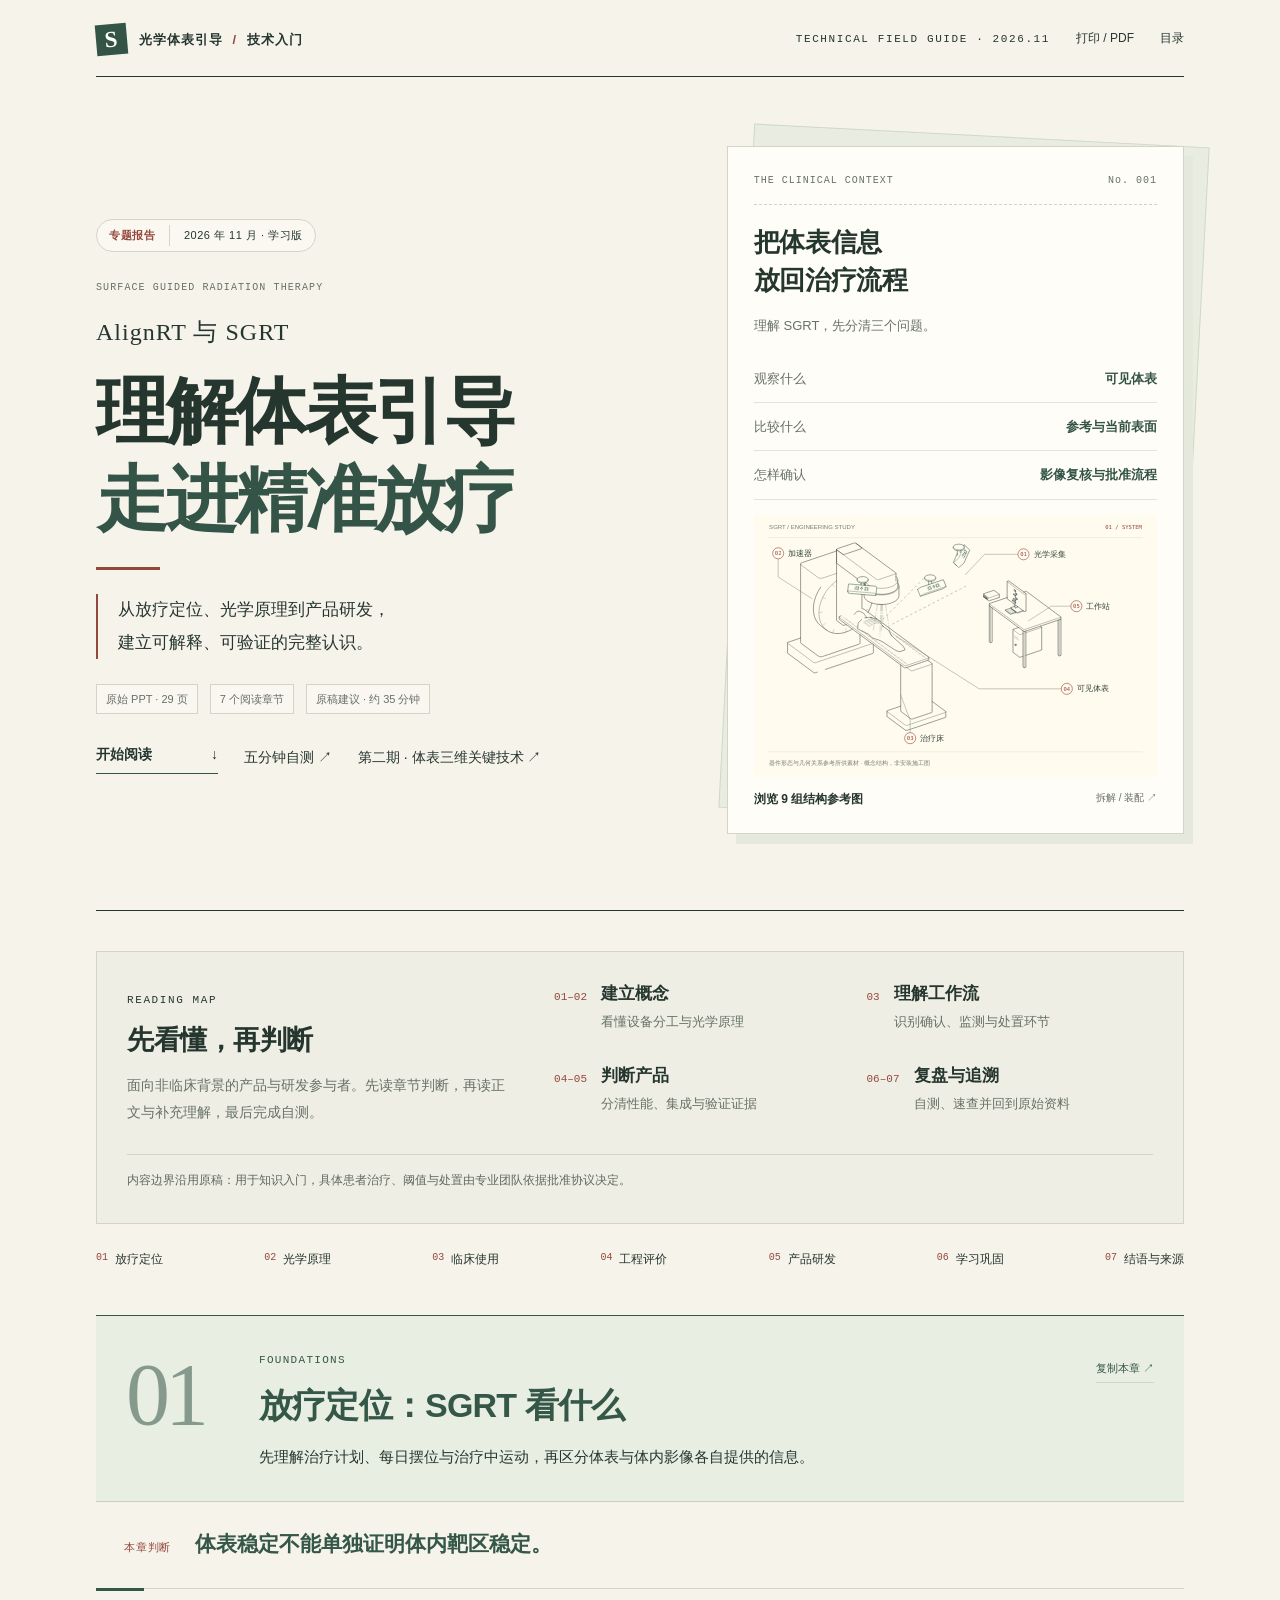
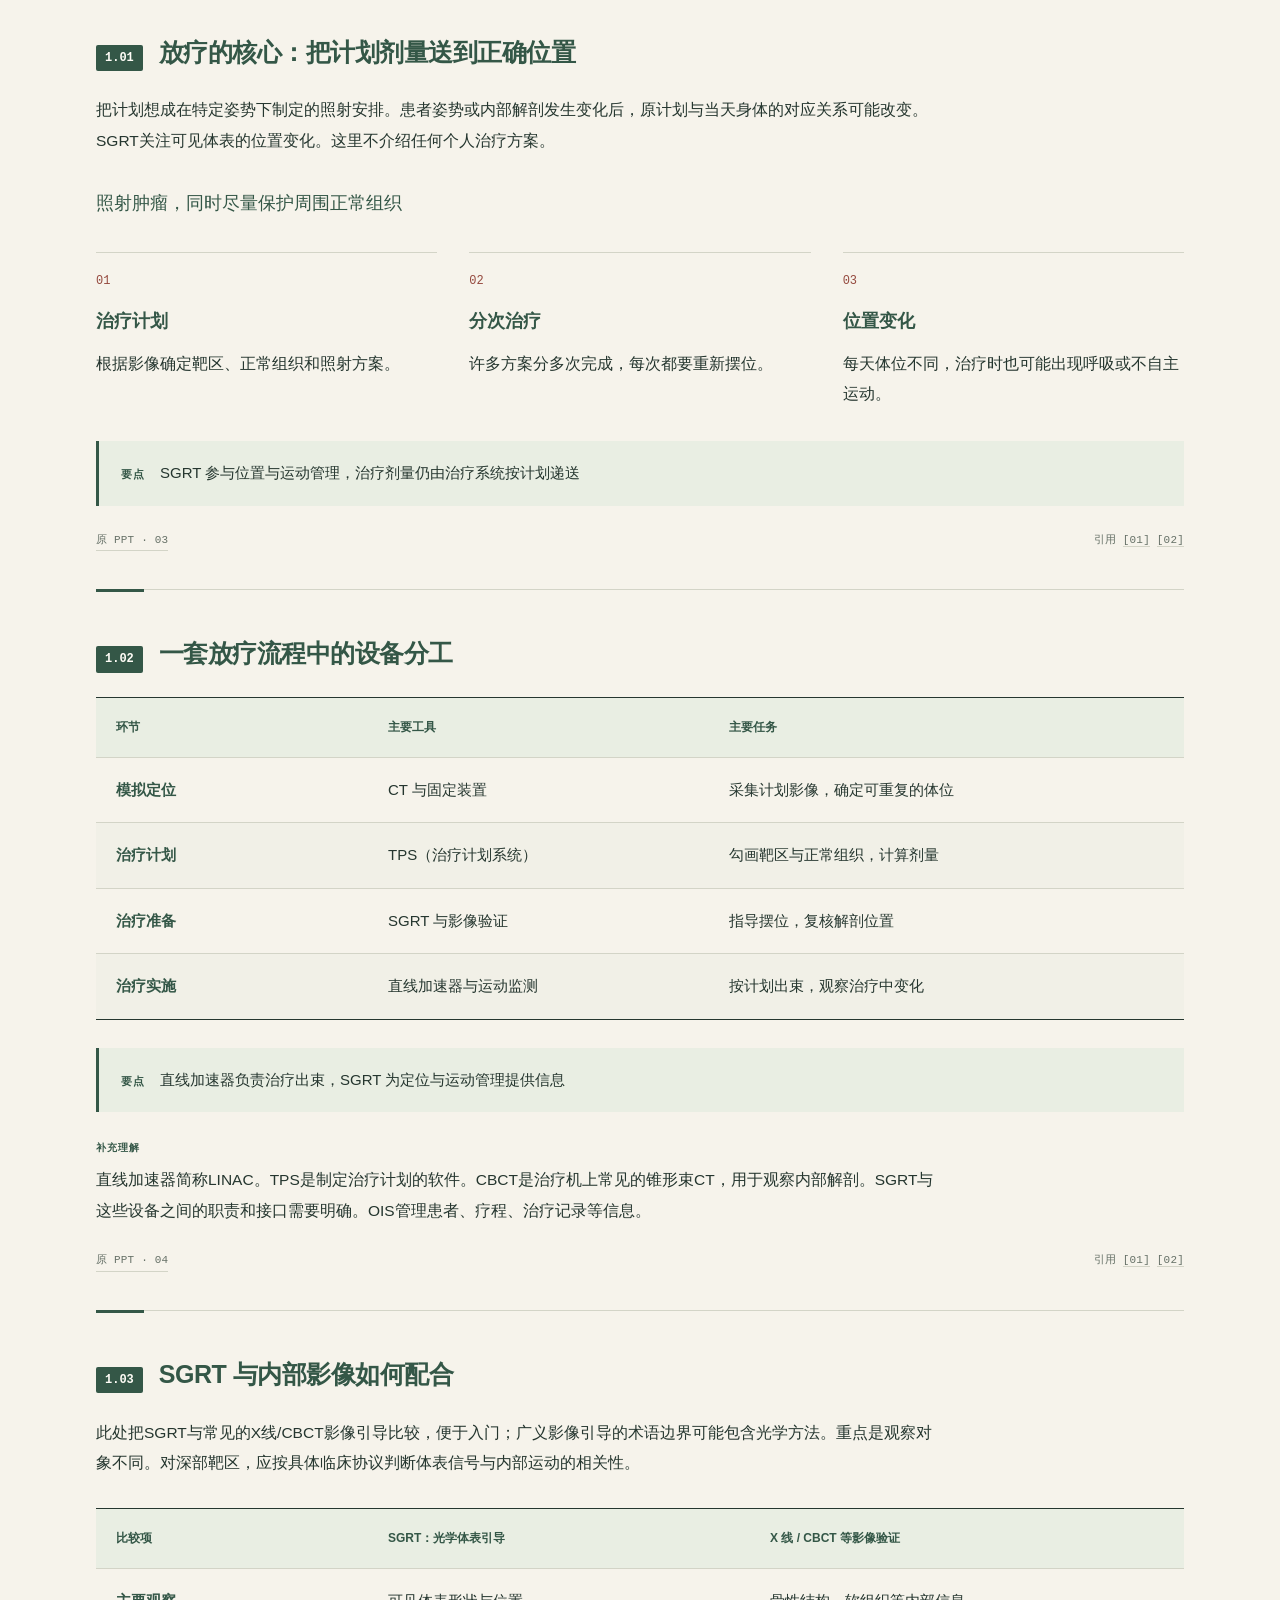
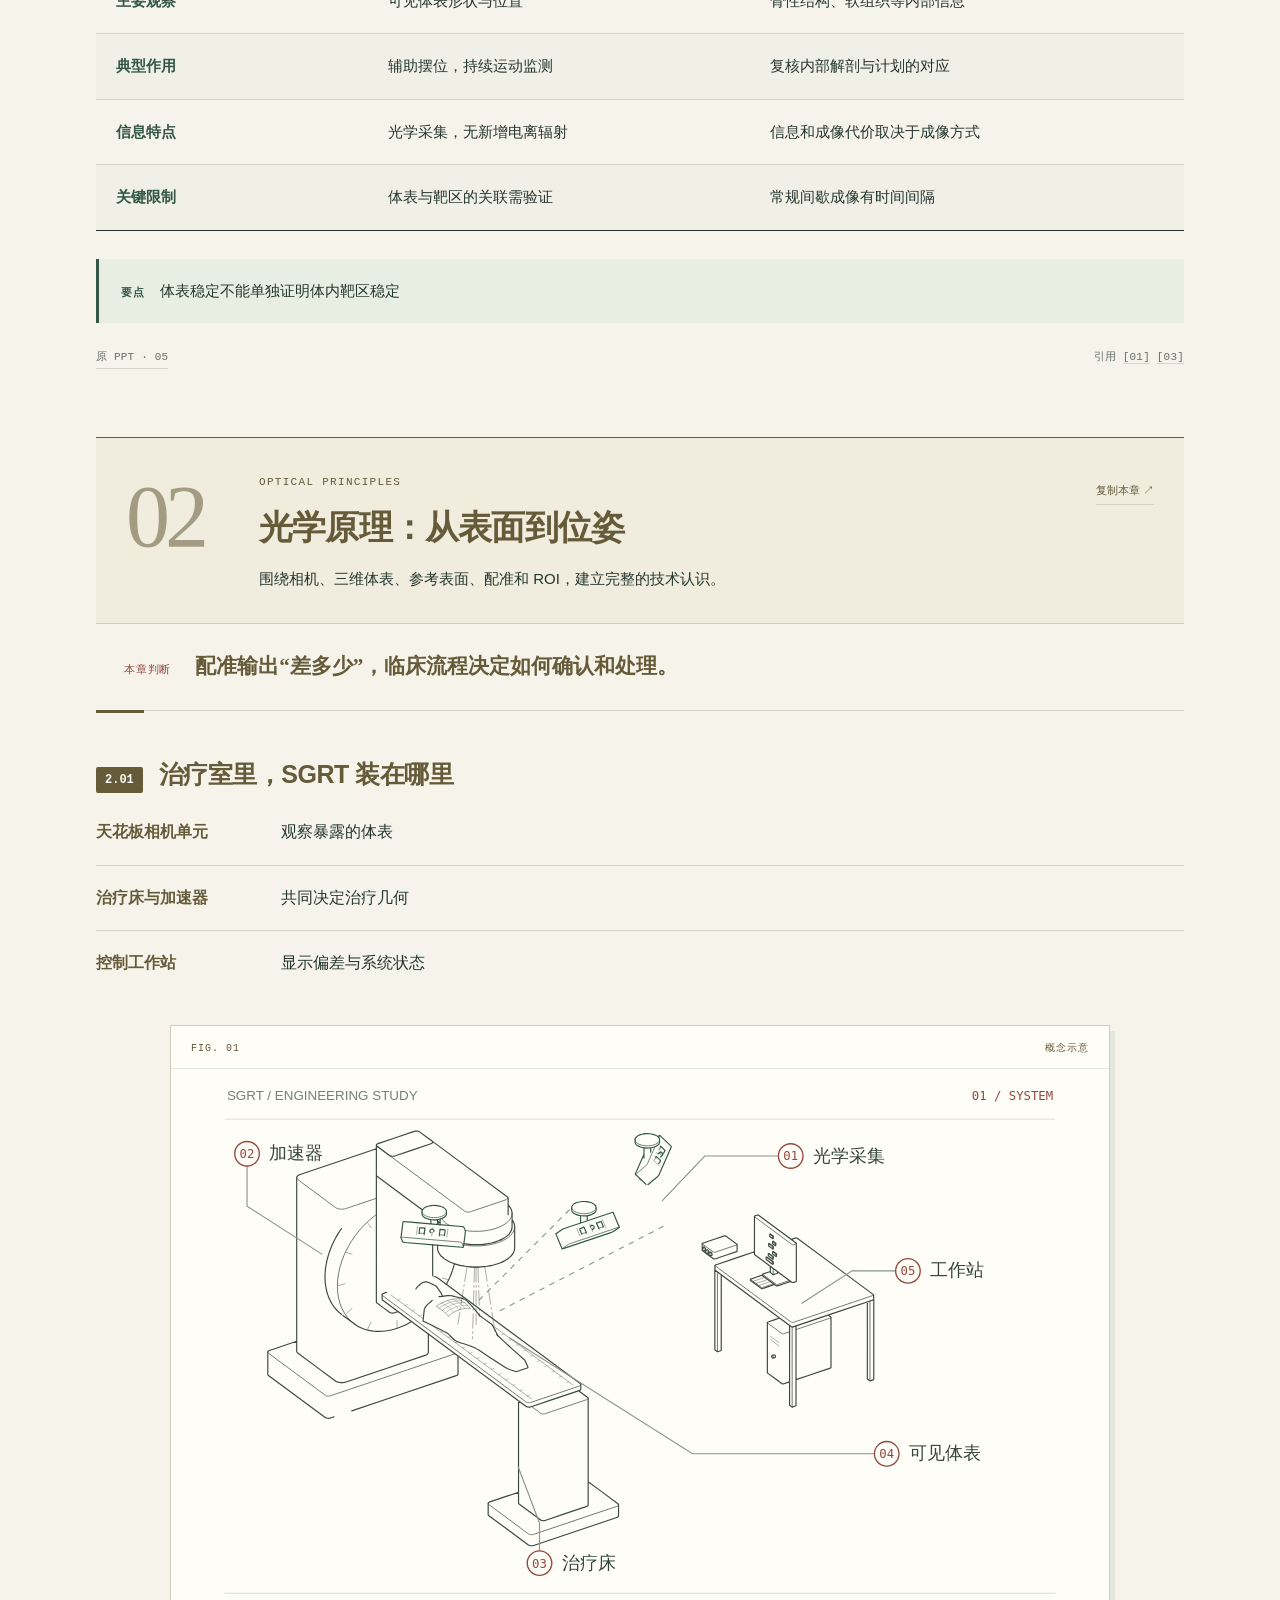
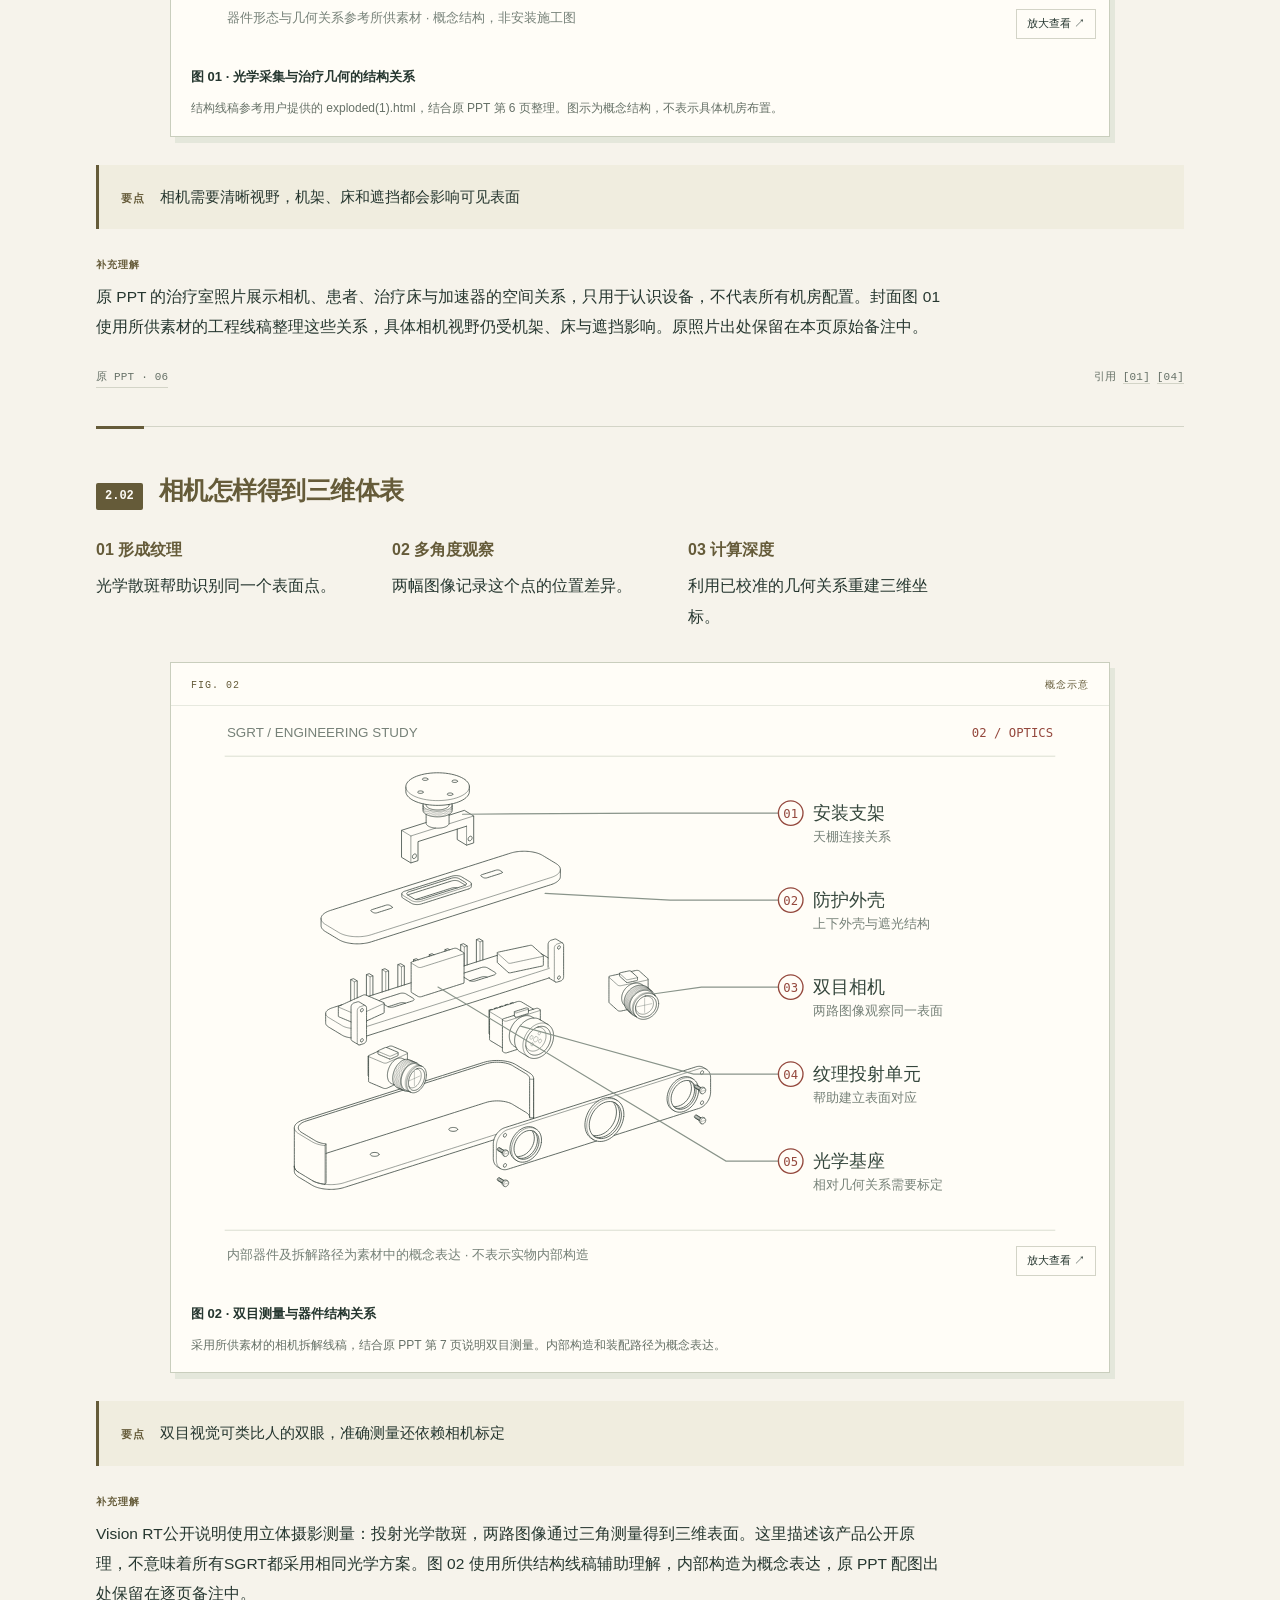
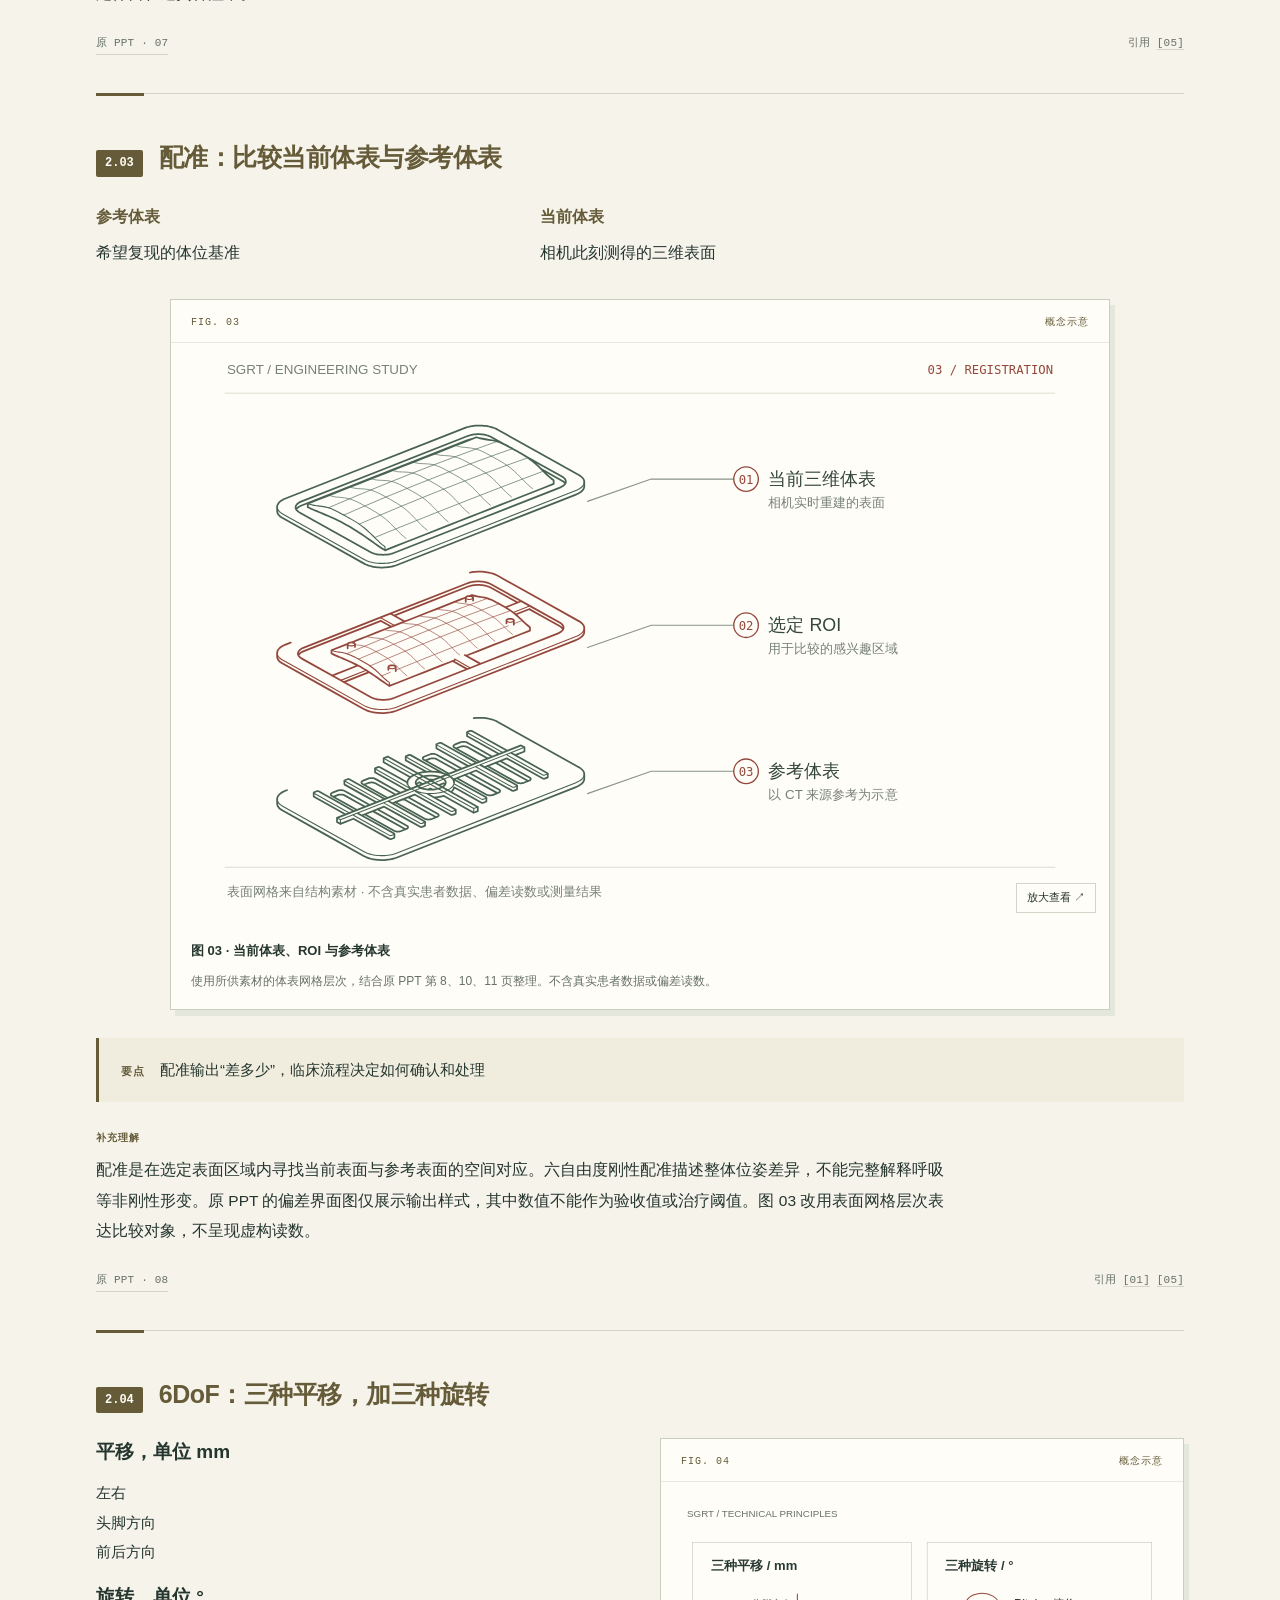
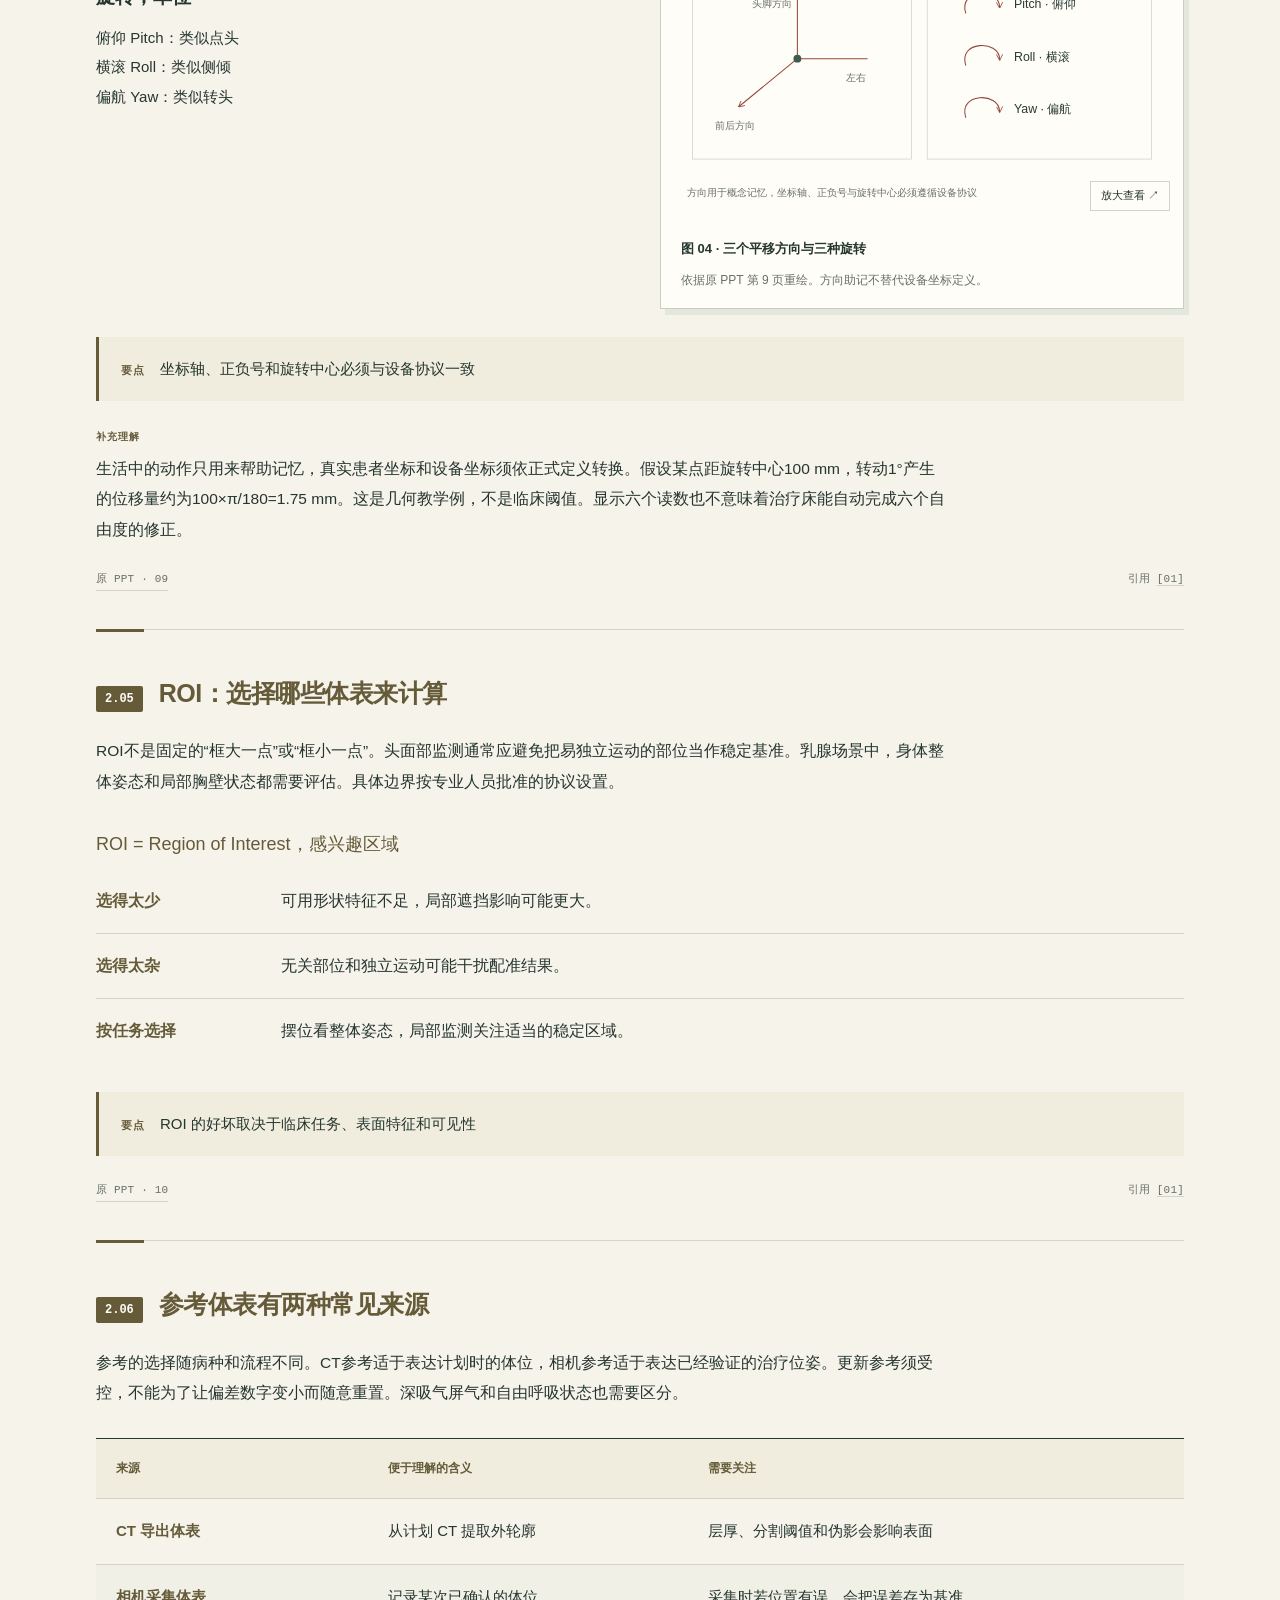
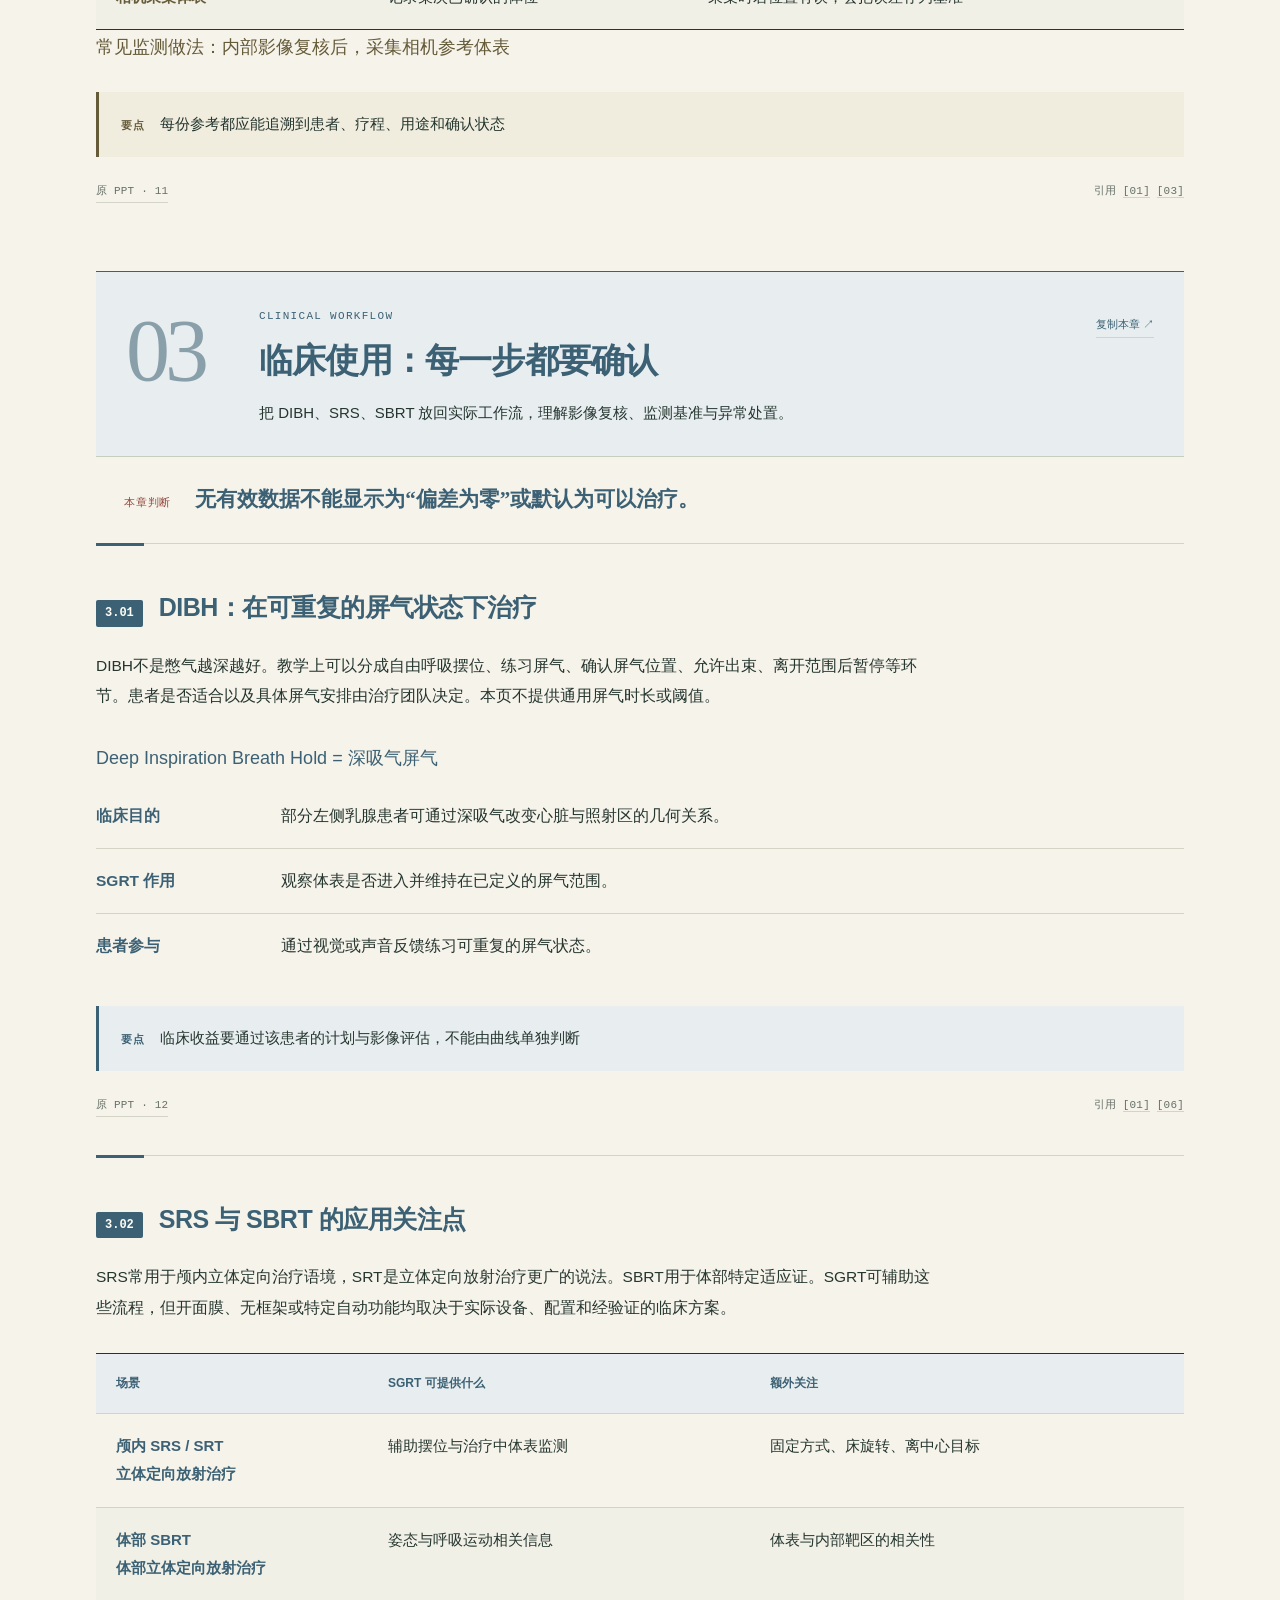
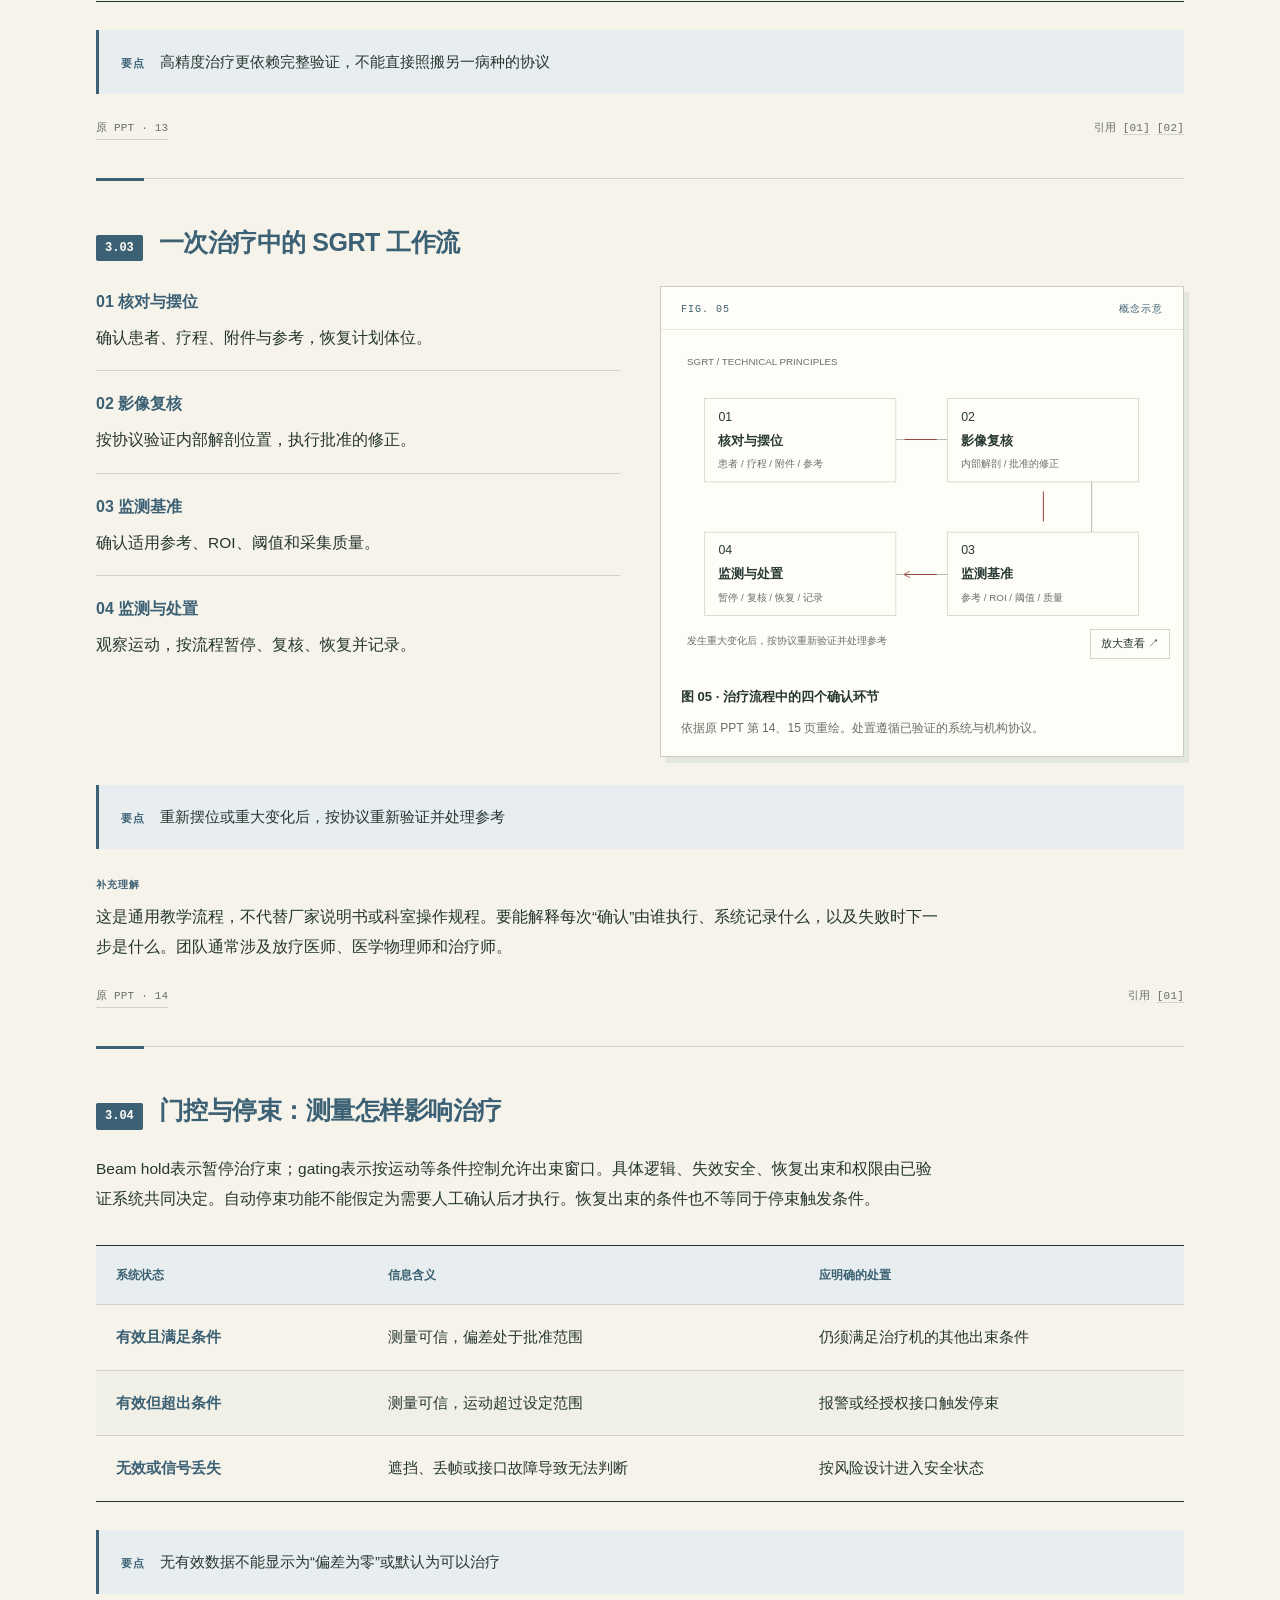
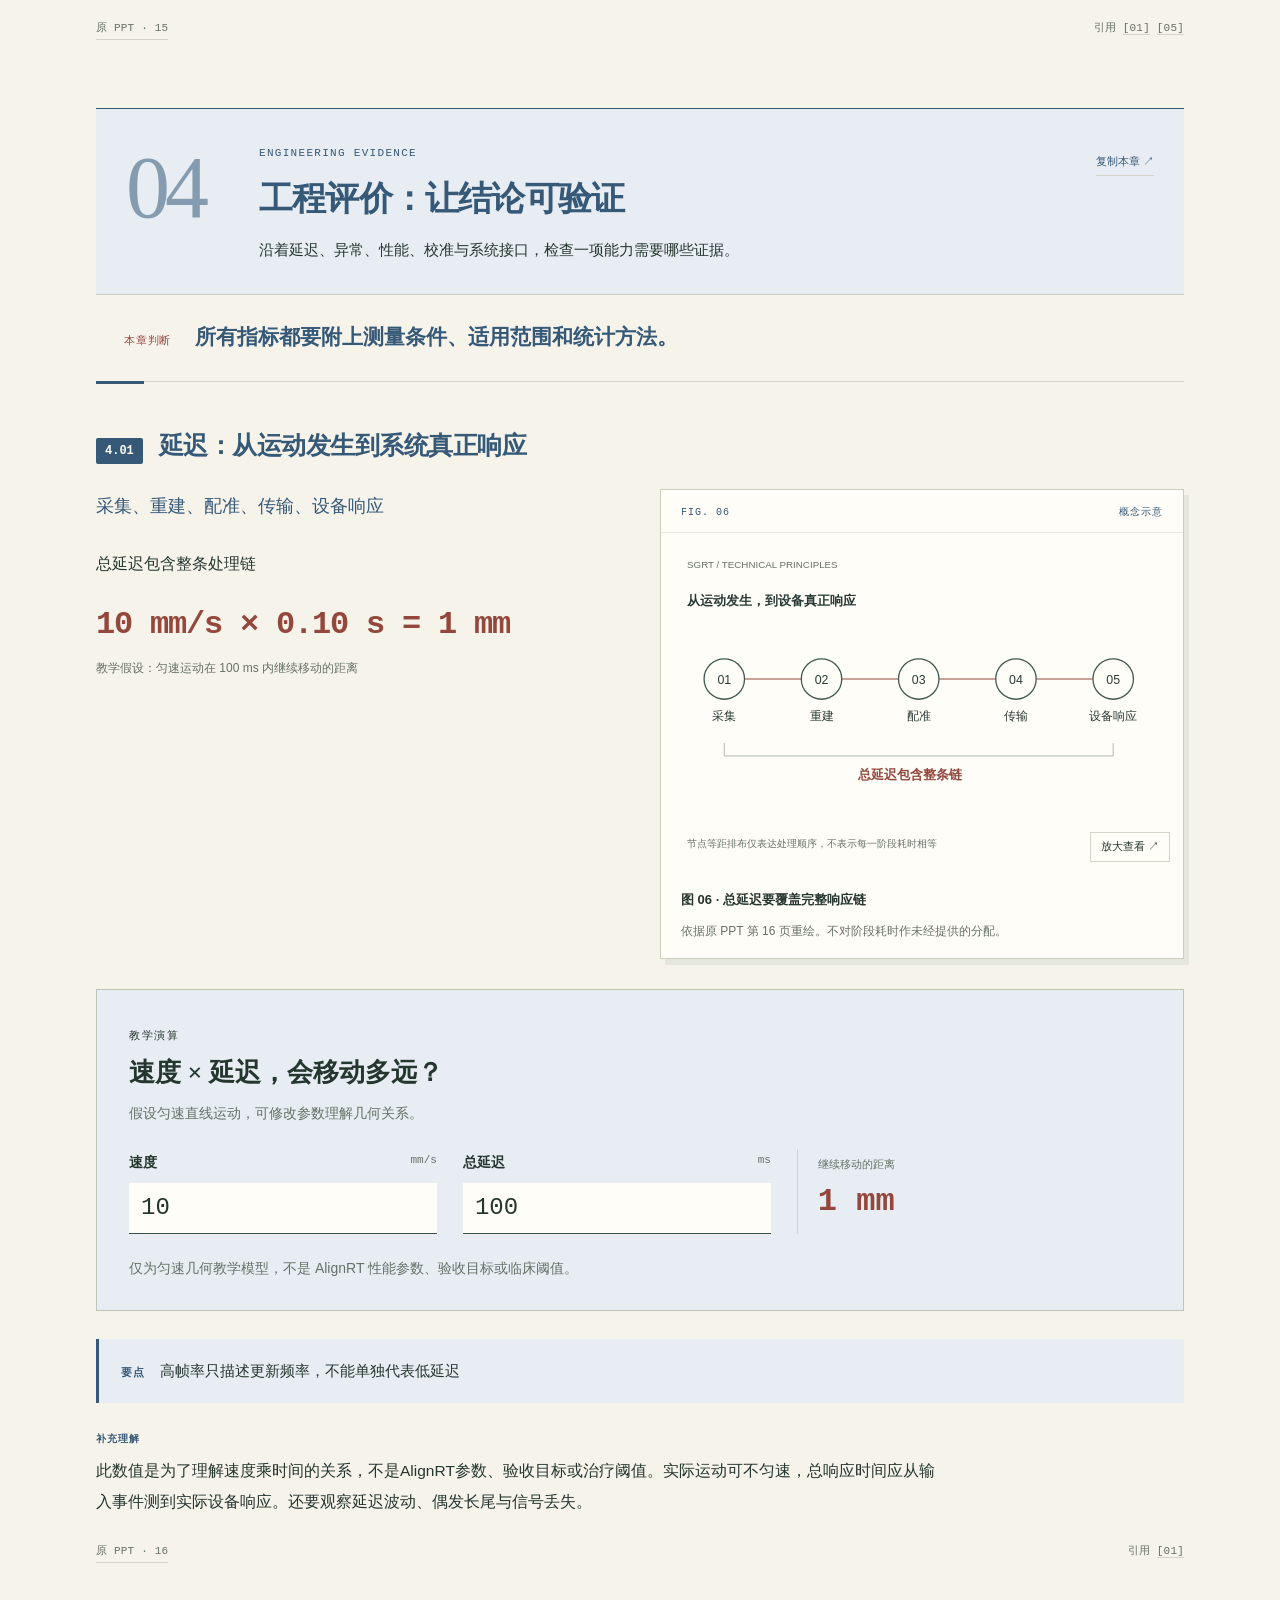
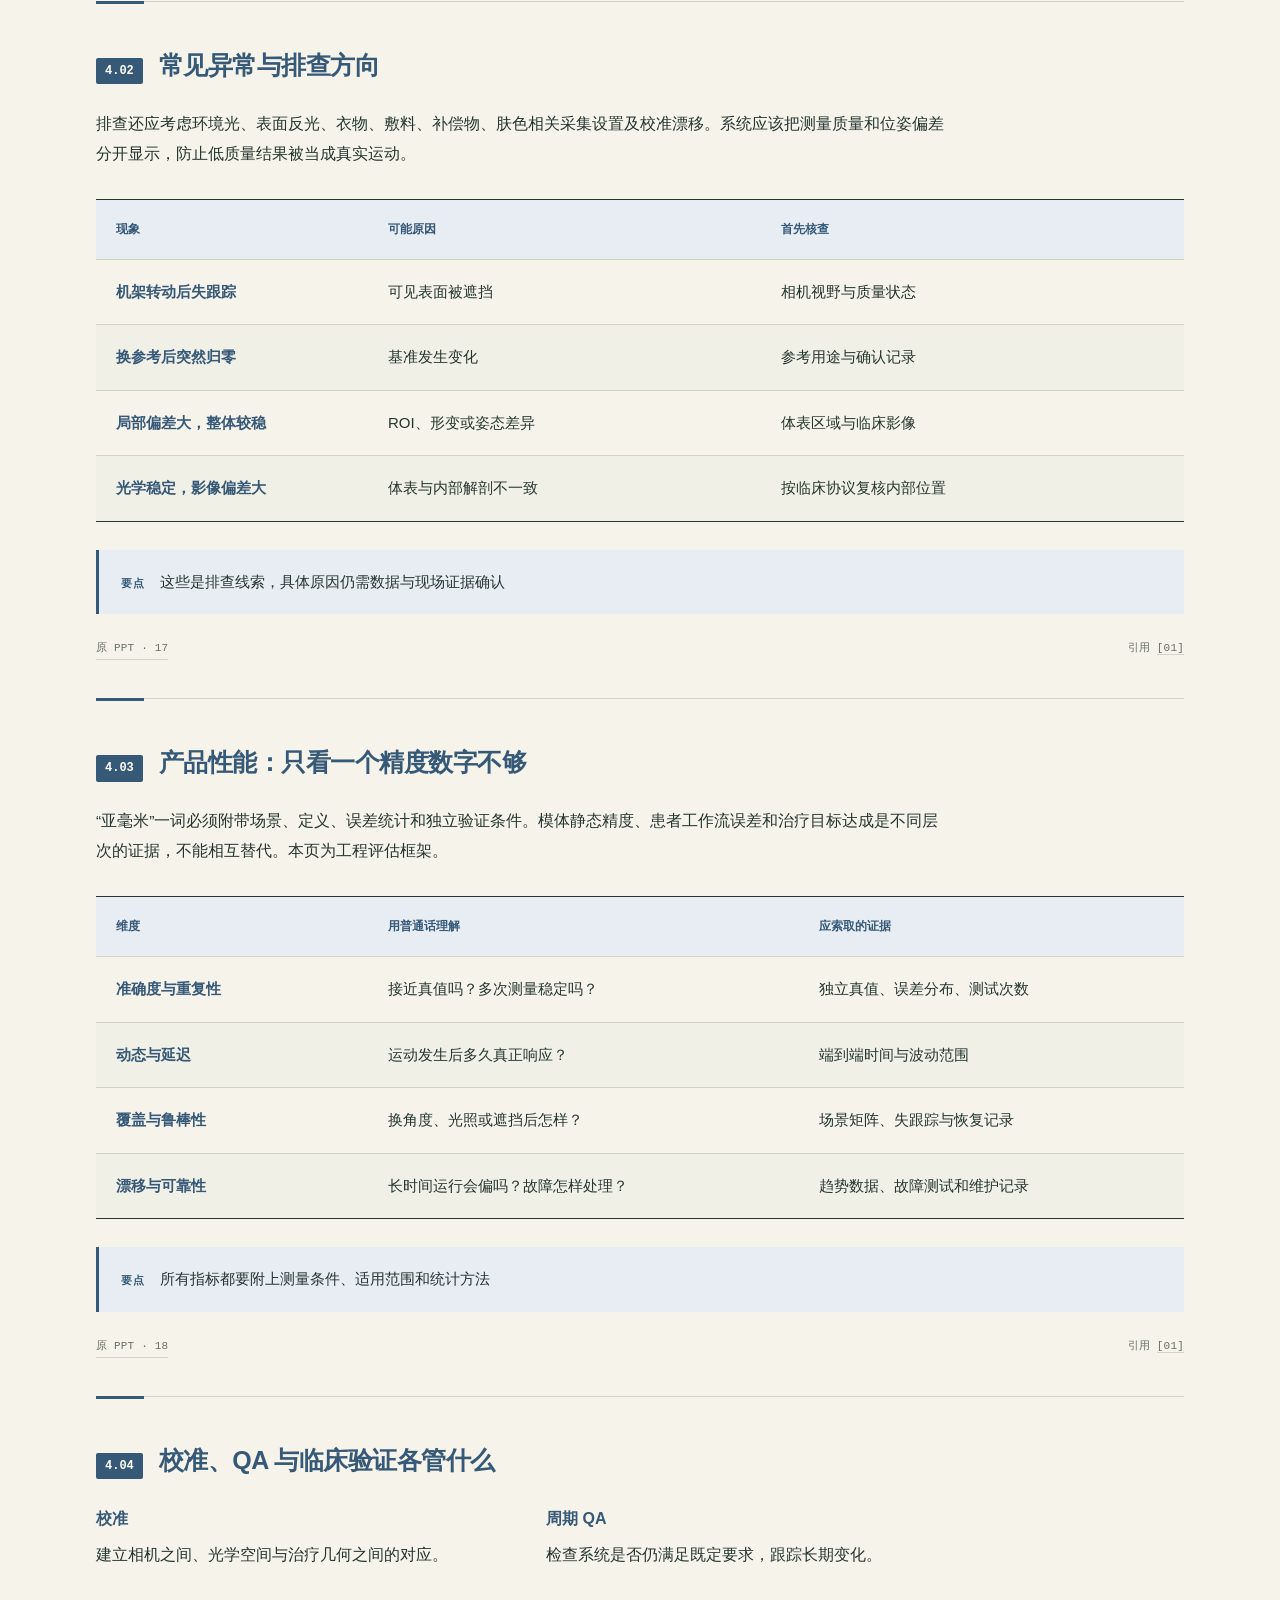
==== commit d92219ab: "feat: publish interactive AlignRT technical report" ====
--- a/outputs/sgrt-interactive-report/index.html
+++ b/outputs/sgrt-interactive-report/index.html
@@ -3,7 +3,7 @@
 <body><a class="skip-link" href="#main">跳到正文</a><div class="reading-progress" role="progressbar" aria-label="阅读进度" aria-valuemin="0" aria-valuemax="100" aria-valuenow="0"><span></span></div>
 <header class="masthead"><a class="brand" href="#top" aria-label="返回封面"><span class="brand-mark" aria-hidden="true">S</span><span>光学体表引导<span class="brand-slash"> / </span>技术入门</span></a><div class="masthead-right"><span class="edition">TECHNICAL FIELD GUIDE · 2026.11</span><button type="button" class="text-button print-button">打印 / PDF</button><button id="menu-toggle" class="text-button" type="button" aria-controls="reading-nav" aria-expanded="false">目录</button></div></header>
 <nav id="reading-nav" class="reading-nav" aria-label="章节目录"><p>阅读目录 <span id="progress-number">0%</span></p><a href="#foundations" data-nav="foundations"><span>01</span>放疗定位</a><a href="#optics" data-nav="optics"><span>02</span>光学原理</a><a href="#workflow" data-nav="workflow"><span>03</span>临床使用</a><a href="#engineering" data-nav="engineering"><span>04</span>工程评价</a><a href="#product" data-nav="product"><span>05</span>产品研发</a><a href="#study" data-nav="study"><span>06</span>学习巩固</a><a href="#references" data-nav="references"><span>07</span>结语与来源</a><a class="nav-extra" href="#source-archive">原文核对 ↗</a></nav>
-<main id="main"><section class="hero" id="top" aria-labelledby="report-title"><div class="hero-copy"><p class="issue-label"><span>专题报告</span>2026 年 11 月 · 学习版</p><p class="eyebrow hero-eyebrow">SURFACE GUIDED RADIATION THERAPY</p><h1 id="report-title"><span>AlignRT 与 SGRT</span>理解体表引导<br><em>走进精准放疗</em></h1><p class="hero-subtitle">从放疗定位、光学原理到产品研发，<br>建立可解释、可验证的完整认识。</p><div class="hero-meta"><span>原始 PPT · 29 页</span><span>7 个阅读章节</span><span>原稿建议 · 约 35 分钟</span></div><div class="hero-actions"><a class="primary-link" href="#foundations">开始阅读 <span>↓</span></a><a href="#self-test">五分钟自测 ↗</a></div></div><div class="hero-art"><div class="cover-note"><div class="cover-meta"><span>THE CLINICAL CONTEXT</span><span>No. 001</span></div><h2>把体表信息<br>放回治疗流程</h2><p class="cover-kicker">理解 SGRT，先分清三个问题。</p><dl><div><dt>观察什么</dt><dd>可见体表</dd></div><div><dt>比较什么</dt><dd>参考与当前表面</dd></div><div><dt>怎样确认</dt><dd>影像复核与批准流程</dd></div></dl><img class="cover-schematic" src="assets/room.svg" alt="光学相机、患者体表、治疗床、加速器与工作站的空间关系，概念示意" width="800" height="520" fetchpriority="high"><a class="atlas-link" href="assets/structure-atlas.html">浏览 9 组结构参考图 <span>拆解 / 装配 ↗</span></a></div></div></section>
+<main id="main"><section class="hero" id="top" aria-labelledby="report-title"><div class="hero-copy"><p class="issue-label"><span>专题报告</span>2026 年 11 月 · 学习版</p><p class="eyebrow hero-eyebrow">SURFACE GUIDED RADIATION THERAPY</p><h1 id="report-title"><span>AlignRT 与 SGRT</span>理解体表引导<br><em>走进精准放疗</em></h1><p class="hero-subtitle">从放疗定位、光学原理到产品研发，<br>建立可解释、可验证的完整认识。</p><div class="hero-meta"><span>原始 PPT · 29 页</span><span>7 个阅读章节</span><span>原稿建议 · 约 35 分钟</span></div><div class="hero-actions"><a class="primary-link" href="#foundations">开始阅读 <span>↓</span></a><a href="#self-test">五分钟自测 ↗</a><a href="technical/index.html">第二期 · 体表三维关键技术 ↗</a></div></div><div class="hero-art"><div class="cover-note"><div class="cover-meta"><span>THE CLINICAL CONTEXT</span><span>No. 001</span></div><h2>把体表信息<br>放回治疗流程</h2><p class="cover-kicker">理解 SGRT，先分清三个问题。</p><dl><div><dt>观察什么</dt><dd>可见体表</dd></div><div><dt>比较什么</dt><dd>参考与当前表面</dd></div><div><dt>怎样确认</dt><dd>影像复核与批准流程</dd></div></dl><img class="cover-schematic" src="assets/room.svg" alt="光学相机、患者体表、治疗床、加速器与工作站的空间关系，概念示意" width="800" height="520" fetchpriority="high"><a class="atlas-link" href="assets/structure-atlas.html">浏览 9 组结构参考图 <span>拆解 / 装配 ↗</span></a></div></div></section>
 <section class="reader-guide" aria-labelledby="guide-title"><div class="guide-intro"><span class="eyebrow">READING MAP</span><h2 id="guide-title">先看懂，再判断</h2><p>面向非临床背景的产品与研发参与者。先读章节判断，再读正文与补充理解，最后完成自测。</p></div><ol class="guide-steps"><li><span>01–02</span><div><h3>建立概念</h3><p>看懂设备分工与光学原理</p></div></li><li><span>03</span><div><h3>理解工作流</h3><p>识别确认、监测与处置环节</p></div></li><li><span>04–05</span><div><h3>判断产品</h3><p>分清性能、集成与验证证据</p></div></li><li><span>06–07</span><div><h3>复盘与追溯</h3><p>自测、速查并回到原始资料</p></div></li></ol><p class="scope-note">内容边界沿用原稿：用于知识入门，具体患者治疗、阈值与处置由专业团队依据批准协议决定。</p></section>
 <div class="chapter-tabs" aria-label="快速跳转"><a href="#foundations" data-nav="foundations"><span>01</span>放疗定位</a><a href="#optics" data-nav="optics"><span>02</span>光学原理</a><a href="#workflow" data-nav="workflow"><span>03</span>临床使用</a><a href="#engineering" data-nav="engineering"><span>04</span>工程评价</a><a href="#product" data-nav="product"><span>05</span>产品研发</a><a href="#study" data-nav="study"><span>06</span>学习巩固</a><a href="#references" data-nav="references"><span>07</span>结语与来源</a></div>
 <section class="chapter" id="foundations" aria-labelledby="heading-foundations"><header class="chapter-heading"><span class="chapter-number" aria-hidden="true">01</span><div><p class="eyebrow">FOUNDATIONS</p><h2 id="heading-foundations">放疗定位：SGRT 看什么</h2><p class="chapter-lead">先理解治疗计划、每日摆位与治疗中运动，再区分体表与体内影像各自提供的信息。</p></div><button class="copy-section" type="button" aria-label="复制第 01 章正文" data-copy="foundations">复制本章 ↗</button></header><div class="chapter-judgment"><span>本章判断</span><p>体表稳定不能单独证明体内靶区稳定。</p></div><article class="topic" id="p03" data-page="3"><div class="topic-title"><span class="sub-number">1.01</span><h3>放疗的核心：把计划剂量送到正确位置</h3></div><div class="context-note reading-lead"><span class="note-label">补充理解</span><p>把计划想成在特定姿势下制定的照射安排。患者姿势或内部解剖发生变化后，原计划与当天身体的对应关系可能改变。SGRT关注可见体表的位置变化。这里不介绍任何个人治疗方案。</p></div><p class="topic-lead">照射肿瘤，同时尽量保护周围正常组织</p><dl class="explain-list"><div><dt>治疗计划</dt><dd>根据影像确定靶区、正常组织和照射方案。</dd></div><div><dt>分次治疗</dt><dd>许多方案分多次完成，每次都要重新摆位。</dd></div><div><dt>位置变化</dt><dd>每天体位不同，治疗时也可能出现呼吸或不自主运动。</dd></div></dl><p class="takeaway"><span>要点</span>SGRT 参与位置与运动管理，治疗剂量仍由治疗系统按计划递送</p><footer class="topic-source"><a href="#source-03" class="source-jump">原 PPT · 03</a><span>引用 <a href="#ref-01">[01]</a> <a href="#ref-02">[02]</a></span></footer></article><article class="topic" id="p04" data-page="4"><div class="topic-title"><span class="sub-number">1.02</span><h3>一套放疗流程中的设备分工</h3></div><div class="table-wrap" tabindex="0" role="region" aria-label="环节，窄屏可横向滚动"><table><thead><tr><th scope="col">环节</th><th scope="col">主要工具</th><th scope="col">主要任务</th></tr></thead><tbody><tr><td>模拟定位</td><td>CT 与固定装置</td><td>采集计划影像，确定可重复的体位</td></tr><tr><td>治疗计划</td><td>TPS（治疗计划系统）</td><td>勾画靶区与正常组织，计算剂量</td></tr><tr><td>治疗准备</td><td>SGRT 与影像验证</td><td>指导摆位，复核解剖位置</td></tr><tr><td>治疗实施</td><td>直线加速器与运动监测</td><td>按计划出束，观察治疗中变化</td></tr></tbody></table></div><p class="takeaway"><span>要点</span>直线加速器负责治疗出束，SGRT 为定位与运动管理提供信息</p><div class="context-note"><span class="note-label">补充理解</span><p>直线加速器简称LINAC。TPS是制定治疗计划的软件。CBCT是治疗机上常见的锥形束CT，用于观察内部解剖。SGRT与这些设备之间的职责和接口需要明确。OIS管理患者、疗程、治疗记录等信息。</p></div><footer class="topic-source"><a href="#source-04" class="source-jump">原 PPT · 04</a><span>引用 <a href="#ref-01">[01]</a> <a href="#ref-02">[02]</a></span></footer></article><article class="topic" id="p05" data-page="5"><div class="topic-title"><span class="sub-number">1.03</span><h3>SGRT 与内部影像如何配合</h3></div><div class="context-note reading-lead"><span class="note-label">补充理解</span><p>此处把SGRT与常见的X线/CBCT影像引导比较，便于入门；广义影像引导的术语边界可能包含光学方法。重点是观察对象不同。对深部靶区，应按具体临床协议判断体表信号与内部运动的相关性。</p></div><div class="table-wrap" tabindex="0" role="region" aria-label="比较项，窄屏可横向滚动"><table><thead><tr><th scope="col">比较项</th><th scope="col">SGRT：光学体表引导</th><th scope="col">X 线 / CBCT 等影像验证</th></tr></thead><tbody><tr><td>主要观察</td><td>可见体表形状与位置</td><td>骨性结构、软组织等内部信息</td></tr><tr><td>典型作用</td><td>辅助摆位，持续运动监测</td><td>复核内部解剖与计划的对应</td></tr><tr><td>信息特点</td><td>光学采集，无新增电离辐射</td><td>信息和成像代价取决于成像方式</td></tr><tr><td>关键限制</td><td>体表与靶区的关联需验证</td><td>常规间歇成像有时间间隔</td></tr></tbody></table></div><p class="takeaway"><span>要点</span>体表稳定不能单独证明体内靶区稳定</p><footer class="topic-source"><a href="#source-05" class="source-jump">原 PPT · 05</a><span>引用 <a href="#ref-01">[01]</a> <a href="#ref-03">[03]</a></span></footer></article></section><section class="chapter" id="optics" aria-labelledby="heading-optics"><header class="chapter-heading"><span class="chapter-number" aria-hidden="true">02</span><div><p class="eyebrow">OPTICAL PRINCIPLES</p><h2 id="heading-optics">光学原理：从表面到位姿</h2><p class="chapter-lead">围绕相机、三维体表、参考表面、配准和 ROI，建立完整的技术认识。</p></div><button class="copy-section" type="button" aria-label="复制第 02 章正文" data-copy="optics">复制本章 ↗</button></header><div class="chapter-judgment"><span>本章判断</span><p>配准输出“差多少”，临床流程决定如何确认和处理。</p></div><article class="topic" id="p06" data-page="6"><div class="topic-title"><span class="sub-number">2.01</span><h3>治疗室里，SGRT 装在哪里</h3></div><dl class="explain-list"><div><dt>天花板相机单元</dt><dd>观察暴露的体表</dd></div><div><dt>治疗床与加速器</dt><dd>共同决定治疗几何</dd></div><div><dt>控制工作站</dt><dd>显示偏差与系统状态</dd></div></dl><figure class="editorial-figure system-plate"><div class="figure-top"><span>FIG. 01</span><span>概念示意</span></div><button class="zoom-figure" type="button" data-image="assets/room.svg" data-caption="图 01 · 光学采集与治疗几何的结构关系。结构线稿参考用户提供的 exploded(1).html，结合原 PPT 第 6 页整理。图示为概念结构，不表示具体机房布置。" aria-label="放大：光学采集与治疗几何的结构关系"><img src="assets/room.svg" alt="光学采集与治疗几何的结构关系。结构线稿参考用户提供的 exploded(1).html，结合原 PPT 第 6 页整理。图示为概念结构，不表示具体机房布置。" width="800" height="520" fetchpriority="high"><span class="zoom-label" aria-hidden="true">放大查看 ↗</span></button><figcaption><strong>图 01 · 光学采集与治疗几何的结构关系</strong><span>结构线稿参考用户提供的 exploded(1).html，结合原 PPT 第 6 页整理。图示为概念结构，不表示具体机房布置。</span></figcaption></figure><p class="takeaway"><span>要点</span>相机需要清晰视野，机架、床和遮挡都会影响可见表面</p><div class="context-note"><span class="note-label">补充理解</span><p>原 PPT 的治疗室照片展示相机、患者、治疗床与加速器的空间关系，只用于认识设备，不代表所有机房配置。封面图 01 使用所供素材的工程线稿整理这些关系，具体相机视野仍受机架、床与遮挡影响。原照片出处保留在本页原始备注中。</p></div><footer class="topic-source"><a href="#source-06" class="source-jump">原 PPT · 06</a><span>引用 <a href="#ref-01">[01]</a> <a href="#ref-04">[04]</a></span></footer></article><article class="topic wide-plate" id="p07" data-page="7"><div class="topic-title"><span class="sub-number">2.02</span><h3>相机怎样得到三维体表</h3></div><div class="topic-columns"><div><dl class="explain-list"><div><dt>01  形成纹理</dt><dd>光学散斑帮助识别同一个表面点。</dd></div><div><dt>02  多角度观察</dt><dd>两幅图像记录这个点的位置差异。</dd></div><div><dt>03  计算深度</dt><dd>利用已校准的几何关系重建三维坐标。</dd></div></dl></div><figure class="editorial-figure"><div class="figure-top"><span>FIG. 02</span><span>概念示意</span></div><button class="zoom-figure" type="button" data-image="assets/stereo.svg" data-caption="图 02 · 双目测量与器件结构关系。采用所供素材的相机拆解线稿，结合原 PPT 第 7 页说明双目测量。内部构造和装配路径为概念表达。" aria-label="放大：双目测量与器件结构关系"><img src="assets/stereo.svg" alt="双目测量与器件结构关系。采用所供素材的相机拆解线稿，结合原 PPT 第 7 页说明双目测量。内部构造和装配路径为概念表达。" width="800" height="520" loading="lazy"><span class="zoom-label" aria-hidden="true">放大查看 ↗</span></button><figcaption><strong>图 02 · 双目测量与器件结构关系</strong><span>采用所供素材的相机拆解线稿，结合原 PPT 第 7 页说明双目测量。内部构造和装配路径为概念表达。</span></figcaption></figure></div><p class="takeaway"><span>要点</span>双目视觉可类比人的双眼，准确测量还依赖相机标定</p><div class="context-note"><span class="note-label">补充理解</span><p>Vision RT公开说明使用立体摄影测量：投射光学散斑，两路图像通过三角测量得到三维表面。这里描述该产品公开原理，不意味着所有SGRT都采用相同光学方案。图 02 使用所供结构线稿辅助理解，内部构造为概念表达，原 PPT 配图出处保留在逐页备注中。</p></div><footer class="topic-source"><a href="#source-07" class="source-jump">原 PPT · 07</a><span>引用 <a href="#ref-05">[05]</a></span></footer></article><article class="topic wide-plate" id="p08" data-page="8"><div class="topic-title"><span class="sub-number">2.03</span><h3>配准：比较当前体表与参考体表</h3></div><div class="topic-columns"><div><dl class="explain-list"><div><dt>参考体表</dt><dd>希望复现的体位基准</dd></div><div><dt>当前体表</dt><dd>相机此刻测得的三维表面</dd></div></dl></div><figure class="editorial-figure"><div class="figure-top"><span>FIG. 03</span><span>概念示意</span></div><button class="zoom-figure" type="button" data-image="assets/registration.svg" data-caption="图 03 · 当前体表、ROI 与参考体表。使用所供素材的体表网格层次，结合原 PPT 第 8、10、11 页整理。不含真实患者数据或偏差读数。" aria-label="放大：当前体表、ROI 与参考体表"><img src="assets/registration.svg" alt="当前体表、ROI 与参考体表。使用所供素材的体表网格层次，结合原 PPT 第 8、10、11 页整理。不含真实患者数据或偏差读数。" width="800" height="520" loading="lazy"><span class="zoom-label" aria-hidden="true">放大查看 ↗</span></button><figcaption><strong>图 03 · 当前体表、ROI 与参考体表</strong><span>使用所供素材的体表网格层次，结合原 PPT 第 8、10、11 页整理。不含真实患者数据或偏差读数。</span></figcaption></figure></div><p class="takeaway"><span>要点</span>配准输出“差多少”，临床流程决定如何确认和处理</p><div class="context-note"><span class="note-label">补充理解</span><p>配准是在选定表面区域内寻找当前表面与参考表面的空间对应。六自由度刚性配准描述整体位姿差异，不能完整解释呼吸等非刚性形变。原 PPT 的偏差界面图仅展示输出样式，其中数值不能作为验收值或治疗阈值。图 03 改用表面网格层次表达比较对象，不呈现虚构读数。</p></div><footer class="topic-source"><a href="#source-08" class="source-jump">原 PPT · 08</a><span>引用 <a href="#ref-01">[01]</a> <a href="#ref-05">[05]</a></span></footer></article><article class="topic" id="p09" data-page="9"><div class="topic-title"><span class="sub-number">2.04</span><h3>6DoF：三种平移，加三种旋转</h3></div><div class="topic-columns"><div><div class="mini-columns"><div><h4>平移，单位 mm</h4><p>左右<br>头脚方向<br>前后方向</p></div><div><h4>旋转，单位 °</h4><p>俯仰 Pitch：类似点头<br>横滚 Roll：类似侧倾<br>偏航 Yaw：类似转头</p></div></div></div><figure class="editorial-figure"><div class="figure-top"><span>FIG. 04</span><span>概念示意</span></div><button class="zoom-figure" type="button" data-image="assets/six-dof.svg" data-caption="图 04 · 三个平移方向与三种旋转。依据原 PPT 第 9 页重绘。方向助记不替代设备坐标定义。" aria-label="放大：三个平移方向与三种旋转"><img src="assets/six-dof.svg" alt="三个平移方向与三种旋转。依据原 PPT 第 9 页重绘。方向助记不替代设备坐标定义。" width="800" height="520" loading="lazy"><span class="zoom-label" aria-hidden="true">放大查看 ↗</span></button><figcaption><strong>图 04 · 三个平移方向与三种旋转</strong><span>依据原 PPT 第 9 页重绘。方向助记不替代设备坐标定义。</span></figcaption></figure></div><p class="takeaway"><span>要点</span>坐标轴、正负号和旋转中心必须与设备协议一致</p><div class="context-note"><span class="note-label">补充理解</span><p>生活中的动作只用来帮助记忆，真实患者坐标和设备坐标须依正式定义转换。假设某点距旋转中心100 mm，转动1°产生的位移量约为100×π/180=1.75 mm。这是几何教学例，不是临床阈值。显示六个读数也不意味着治疗床能自动完成六个自由度的修正。</p></div><footer class="topic-source"><a href="#source-09" class="source-jump">原 PPT · 09</a><span>引用 <a href="#ref-01">[01]</a></span></footer></article><article class="topic" id="p10" data-page="10"><div class="topic-title"><span class="sub-number">2.05</span><h3>ROI：选择哪些体表来计算</h3></div><div class="context-note reading-lead"><span class="note-label">补充理解</span><p>ROI不是固定的“框大一点”或“框小一点”。头面部监测通常应避免把易独立运动的部位当作稳定基准。乳腺场景中，身体整体姿态和局部胸壁状态都需要评估。具体边界按专业人员批准的协议设置。</p></div><p class="topic-lead">ROI = Region of Interest，感兴趣区域</p><dl class="explain-list"><div><dt>选得太少</dt><dd>可用形状特征不足，局部遮挡影响可能更大。</dd></div><div><dt>选得太杂</dt><dd>无关部位和独立运动可能干扰配准结果。</dd></div><div><dt>按任务选择</dt><dd>摆位看整体姿态，局部监测关注适当的稳定区域。</dd></div></dl><p class="takeaway"><span>要点</span>ROI 的好坏取决于临床任务、表面特征和可见性</p><footer class="topic-source"><a href="#source-10" class="source-jump">原 PPT · 10</a><span>引用 <a href="#ref-01">[01]</a></span></footer></article><article class="topic" id="p11" data-page="11"><div class="topic-title"><span class="sub-number">2.06</span><h3>参考体表有两种常见来源</h3></div><div class="context-note reading-lead"><span class="note-label">补充理解</span><p>参考的选择随病种和流程不同。CT参考适于表达计划时的体位，相机参考适于表达已经验证的治疗位姿。更新参考须受控，不能为了让偏差数字变小而随意重置。深吸气屏气和自由呼吸状态也需要区分。</p></div><div class="table-wrap" tabindex="0" role="region" aria-label="来源，窄屏可横向滚动"><table><thead><tr><th scope="col">来源</th><th scope="col">便于理解的含义</th><th scope="col">需要关注</th></tr></thead><tbody><tr><td>CT 导出体表</td><td>从计划 CT 提取外轮廓</td><td>层厚、分割阈值和伪影会影响表面</td></tr><tr><td>相机采集体表</td><td>记录某次已确认的体位</td><td>采集时若位置有误，会把误差存为基准</td></tr></tbody></table></div><p class="topic-lead">常见监测做法：内部影像复核后，采集相机参考体表</p><p class="takeaway"><span>要点</span>每份参考都应能追溯到患者、疗程、用途和确认状态</p><footer class="topic-source"><a href="#source-11" class="source-jump">原 PPT · 11</a><span>引用 <a href="#ref-01">[01]</a> <a href="#ref-03">[03]</a></span></footer></article></section><section class="chapter" id="workflow" aria-labelledby="heading-workflow"><header class="chapter-heading"><span class="chapter-number" aria-hidden="true">03</span><div><p class="eyebrow">CLINICAL WORKFLOW</p><h2 id="heading-workflow">临床使用：每一步都要确认</h2><p class="chapter-lead">把 DIBH、SRS、SBRT 放回实际工作流，理解影像复核、监测基准与异常处置。</p></div><button class="copy-section" type="button" aria-label="复制第 03 章正文" data-copy="workflow">复制本章 ↗</button></header><div class="chapter-judgment"><span>本章判断</span><p>无有效数据不能显示为“偏差为零”或默认为可以治疗。</p></div><article class="topic" id="p12" data-page="12"><div class="topic-title"><span class="sub-number">3.01</span><h3>DIBH：在可重复的屏气状态下治疗</h3></div><div class="context-note reading-lead"><span class="note-label">补充理解</span><p>DIBH不是憋气越深越好。教学上可以分成自由呼吸摆位、练习屏气、确认屏气位置、允许出束、离开范围后暂停等环节。患者是否适合以及具体屏气安排由治疗团队决定。本页不提供通用屏气时长或阈值。</p></div><p class="topic-lead">Deep Inspiration Breath Hold = 深吸气屏气</p><dl class="explain-list"><div><dt>临床目的</dt><dd>部分左侧乳腺患者可通过深吸气改变心脏与照射区的几何关系。</dd></div><div><dt>SGRT 作用</dt><dd>观察体表是否进入并维持在已定义的屏气范围。</dd></div><div><dt>患者参与</dt><dd>通过视觉或声音反馈练习可重复的屏气状态。</dd></div></dl><p class="takeaway"><span>要点</span>临床收益要通过该患者的计划与影像评估，不能由曲线单独判断</p><footer class="topic-source"><a href="#source-12" class="source-jump">原 PPT · 12</a><span>引用 <a href="#ref-01">[01]</a> <a href="#ref-06">[06]</a></span></footer></article><article class="topic" id="p13" data-page="13"><div class="topic-title"><span class="sub-number">3.02</span><h3>SRS 与 SBRT 的应用关注点</h3></div><div class="context-note reading-lead"><span class="note-label">补充理解</span><p>SRS常用于颅内立体定向治疗语境，SRT是立体定向放射治疗更广的说法。SBRT用于体部特定适应证。SGRT可辅助这些流程，但开面膜、无框架或特定自动功能均取决于实际设备、配置和经验证的临床方案。</p></div><div class="table-wrap" tabindex="0" role="region" aria-label="场景，窄屏可横向滚动"><table><thead><tr><th scope="col">场景</th><th scope="col">SGRT 可提供什么</th><th scope="col">额外关注</th></tr></thead><tbody><tr><td>颅内 SRS / SRT<br>立体定向放射治疗</td><td>辅助摆位与治疗中体表监测</td><td>固定方式、床旋转、离中心目标</td></tr><tr><td>体部 SBRT<br>体部立体定向放射治疗</td><td>姿态与呼吸运动相关信息</td><td>体表与内部靶区的相关性</td></tr></tbody></table></div><p class="takeaway"><span>要点</span>高精度治疗更依赖完整验证，不能直接照搬另一病种的协议</p><footer class="topic-source"><a href="#source-13" class="source-jump">原 PPT · 13</a><span>引用 <a href="#ref-01">[01]</a> <a href="#ref-02">[02]</a></span></footer></article><article class="topic" id="p14" data-page="14"><div class="topic-title"><span class="sub-number">3.03</span><h3>一次治疗中的 SGRT 工作流</h3></div><div class="topic-columns"><div><dl class="explain-list"><div><dt>01  核对与摆位</dt><dd>确认患者、疗程、附件与参考，恢复计划体位。</dd></div><div><dt>02  影像复核</dt><dd>按协议验证内部解剖位置，执行批准的修正。</dd></div><div><dt>03  监测基准</dt><dd>确认适用参考、ROI、阈值和采集质量。</dd></div><div><dt>04  监测与处置</dt><dd>观察运动，按流程暂停、复核、恢复并记录。</dd></div></dl></div><figure class="editorial-figure"><div class="figure-top"><span>FIG. 05</span><span>概念示意</span></div><button class="zoom-figure" type="button" data-image="assets/workflow.svg" data-caption="图 05 · 治疗流程中的四个确认环节。依据原 PPT 第 14、15 页重绘。处置遵循已验证的系统与机构协议。" aria-label="放大：治疗流程中的四个确认环节"><img src="assets/workflow.svg" alt="治疗流程中的四个确认环节。依据原 PPT 第 14、15 页重绘。处置遵循已验证的系统与机构协议。" width="800" height="520" loading="lazy"><span class="zoom-label" aria-hidden="true">放大查看 ↗</span></button><figcaption><strong>图 05 · 治疗流程中的四个确认环节</strong><span>依据原 PPT 第 14、15 页重绘。处置遵循已验证的系统与机构协议。</span></figcaption></figure></div><p class="takeaway"><span>要点</span>重新摆位或重大变化后，按协议重新验证并处理参考</p><div class="context-note"><span class="note-label">补充理解</span><p>这是通用教学流程，不代替厂家说明书或科室操作规程。要能解释每次“确认”由谁执行、系统记录什么，以及失败时下一步是什么。团队通常涉及放疗医师、医学物理师和治疗师。</p></div><footer class="topic-source"><a href="#source-14" class="source-jump">原 PPT · 14</a><span>引用 <a href="#ref-01">[01]</a></span></footer></article><article class="topic" id="p15" data-page="15"><div class="topic-title"><span class="sub-number">3.04</span><h3>门控与停束：测量怎样影响治疗</h3></div><div class="context-note reading-lead"><span class="note-label">补充理解</span><p>Beam hold表示暂停治疗束；gating表示按运动等条件控制允许出束窗口。具体逻辑、失效安全、恢复出束和权限由已验证系统共同决定。自动停束功能不能假定为需要人工确认后才执行。恢复出束的条件也不等同于停束触发条件。</p></div><div class="table-wrap" tabindex="0" role="region" aria-label="系统状态，窄屏可横向滚动"><table><thead><tr><th scope="col">系统状态</th><th scope="col">信息含义</th><th scope="col">应明确的处置</th></tr></thead><tbody><tr><td>有效且满足条件</td><td>测量可信，偏差处于批准范围</td><td>仍须满足治疗机的其他出束条件</td></tr><tr><td>有效但超出条件</td><td>测量可信，运动超过设定范围</td><td>报警或经授权接口触发停束</td></tr><tr><td>无效或信号丢失</td><td>遮挡、丢帧或接口故障导致无法判断</td><td>按风险设计进入安全状态</td></tr></tbody></table></div><p class="takeaway"><span>要点</span>无有效数据不能显示为“偏差为零”或默认为可以治疗</p><footer class="topic-source"><a href="#source-15" class="source-jump">原 PPT · 15</a><span>引用 <a href="#ref-01">[01]</a> <a href="#ref-05">[05]</a></span></footer></article></section><section class="chapter" id="engineering" aria-labelledby="heading-engineering"><header class="chapter-heading"><span class="chapter-number" aria-hidden="true">04</span><div><p class="eyebrow">ENGINEERING EVIDENCE</p><h2 id="heading-engineering">工程评价：让结论可验证</h2><p class="chapter-lead">沿着延迟、异常、性能、校准与系统接口，检查一项能力需要哪些证据。</p></div><button class="copy-section" type="button" aria-label="复制第 04 章正文" data-copy="engineering">复制本章 ↗</button></header><div class="chapter-judgment"><span>本章判断</span><p>所有指标都要附上测量条件、适用范围和统计方法。</p></div><article class="topic" id="p16" data-page="16"><div class="topic-title"><span class="sub-number">4.01</span><h3>延迟：从运动发生到系统真正响应</h3></div><div class="topic-columns"><div><p class="topic-lead">采集、重建、配准、传输、设备响应</p><p>总延迟包含整条处理链</p><p class="formula">10 mm/s × 0.10 s = 1 mm</p><p class="small">教学假设：匀速运动在 100 ms 内继续移动的距离</p></div><figure class="editorial-figure"><div class="figure-top"><span>FIG. 06</span><span>概念示意</span></div><button class="zoom-figure" type="button" data-image="assets/latency.svg" data-caption="图 06 · 总延迟要覆盖完整响应链。依据原 PPT 第 16 页重绘。不对阶段耗时作未经提供的分配。" aria-label="放大：总延迟要覆盖完整响应链"><img src="assets/latency.svg" alt="总延迟要覆盖完整响应链。依据原 PPT 第 16 页重绘。不对阶段耗时作未经提供的分配。" width="800" height="520" loading="lazy"><span class="zoom-label" aria-hidden="true">放大查看 ↗</span></button><figcaption><strong>图 06 · 总延迟要覆盖完整响应链</strong><span>依据原 PPT 第 16 页重绘。不对阶段耗时作未经提供的分配。</span></figcaption></figure></div><form class="latency-lab" aria-labelledby="lab-title" onsubmit="return false"><div><span class="eyebrow">教学演算</span><h4 id="lab-title">速度 × 延迟，会移动多远？</h4><p>假设匀速直线运动，可修改参数理解几何关系。</p></div><div class="lab-controls"><label for="speed">速度 <span>mm/s</span><input id="speed" type="number" min="0" max="1000" step="0.1" value="10" inputmode="decimal"></label><label for="delay">总延迟 <span>ms</span><input id="delay" type="number" min="0" max="10000" step="1" value="100" inputmode="decimal"></label><div class="lab-result"><span>继续移动的距离</span><output id="distance" for="speed delay" aria-live="polite">1 mm</output></div></div><p class="small">仅为匀速几何教学模型，不是 AlignRT 性能参数、验收目标或临床阈值。</p></form><p class="takeaway"><span>要点</span>高帧率只描述更新频率，不能单独代表低延迟</p><div class="context-note"><span class="note-label">补充理解</span><p>此数值是为了理解速度乘时间的关系，不是AlignRT参数、验收目标或治疗阈值。实际运动可不匀速，总响应时间应从输入事件测到实际设备响应。还要观察延迟波动、偶发长尾与信号丢失。</p></div><footer class="topic-source"><a href="#source-16" class="source-jump">原 PPT · 16</a><span>引用 <a href="#ref-01">[01]</a></span></footer></article><article class="topic" id="p17" data-page="17"><div class="topic-title"><span class="sub-number">4.02</span><h3>常见异常与排查方向</h3></div><div class="context-note reading-lead"><span class="note-label">补充理解</span><p>排查还应考虑环境光、表面反光、衣物、敷料、补偿物、肤色相关采集设置及校准漂移。系统应该把测量质量和位姿偏差分开显示，防止低质量结果被当成真实运动。</p></div><div class="table-wrap" tabindex="0" role="region" aria-label="现象，窄屏可横向滚动"><table><thead><tr><th scope="col">现象</th><th scope="col">可能原因</th><th scope="col">首先核查</th></tr></thead><tbody><tr><td>机架转动后失跟踪</td><td>可见表面被遮挡</td><td>相机视野与质量状态</td></tr><tr><td>换参考后突然归零</td><td>基准发生变化</td><td>参考用途与确认记录</td></tr><tr><td>局部偏差大，整体较稳</td><td>ROI、形变或姿态差异</td><td>体表区域与临床影像</td></tr><tr><td>光学稳定，影像偏差大</td><td>体表与内部解剖不一致</td><td>按临床协议复核内部位置</td></tr></tbody></table></div><p class="takeaway"><span>要点</span>这些是排查线索，具体原因仍需数据与现场证据确认</p><footer class="topic-source"><a href="#source-17" class="source-jump">原 PPT · 17</a><span>引用 <a href="#ref-01">[01]</a></span></footer></article><article class="topic" id="p18" data-page="18"><div class="topic-title"><span class="sub-number">4.03</span><h3>产品性能：只看一个精度数字不够</h3></div><div class="context-note reading-lead"><span class="note-label">补充理解</span><p>“亚毫米”一词必须附带场景、定义、误差统计和独立验证条件。模体静态精度、患者工作流误差和治疗目标达成是不同层次的证据，不能相互替代。本页为工程评估框架。</p></div><div class="table-wrap" tabindex="0" role="region" aria-label="维度，窄屏可横向滚动"><table><thead><tr><th scope="col">维度</th><th scope="col">用普通话理解</th><th scope="col">应索取的证据</th></tr></thead><tbody><tr><td>准确度与重复性</td><td>接近真值吗？多次测量稳定吗？</td><td>独立真值、误差分布、测试次数</td></tr><tr><td>动态与延迟</td><td>运动发生后多久真正响应？</td><td>端到端时间与波动范围</td></tr><tr><td>覆盖与鲁棒性</td><td>换角度、光照或遮挡后怎样？</td><td>场景矩阵、失跟踪与恢复记录</td></tr><tr><td>漂移与可靠性</td><td>长时间运行会偏吗？故障怎样处理？</td><td>趋势数据、故障测试和维护记录</td></tr></tbody></table></div><p class="takeaway"><span>要点</span>所有指标都要附上测量条件、适用范围和统计方法</p><footer class="topic-source"><a href="#source-18" class="source-jump">原 PPT · 18</a><span>引用 <a href="#ref-01">[01]</a></span></footer></article><article class="topic wide-plate" id="p19" data-page="19"><div class="topic-title"><span class="sub-number">4.04</span><h3>校准、QA 与临床验证各管什么</h3></div><div class="topic-columns"><div><dl class="explain-list"><div><dt>校准</dt><dd>建立相机之间、光学空间与治疗几何之间的对应。</dd></div><div><dt>周期 QA</dt><dd>检查系统是否仍满足既定要求，跟踪长期变化。</dd></div><div><dt>端到端验证</dt><dd>把 CT、计划、摆位、接口和治疗几何贯通测试。</dd></div><div><dt>临床评价</dt><dd>判断特定病种和流程的安全性、效果与实际使用价值。</dd></div></dl></div><figure class="editorial-figure"><div class="figure-top"><span>FIG. 07</span><span>概念示意</span></div><button class="zoom-figure" type="button" data-image="assets/evidence.svg" data-caption="图 07 · 校准结构与几何基准的关系。采用所供素材的校准结构线稿，作为原 PPT 第 19 页的补充图解。具体套件与方法依所用系统及协议确定。" aria-label="放大：校准结构与几何基准的关系"><img src="assets/evidence.svg" alt="校准结构与几何基准的关系。采用所供素材的校准结构线稿，作为原 PPT 第 19 页的补充图解。具体套件与方法依所用系统及协议确定。" width="800" height="520" loading="lazy"><span class="zoom-label" aria-hidden="true">放大查看 ↗</span></button><figcaption><strong>图 07 · 校准结构与几何基准的关系</strong><span>采用所供素材的校准结构线稿，作为原 PPT 第 19 页的补充图解。具体套件与方法依所用系统及协议确定。</span></figcaption></figure></div><p class="takeaway"><span>要点</span>工程测试通过、机房验收通过、临床适用是不同结论</p><div class="context-note"><span class="note-label">补充理解</span><p>QA即Quality Assurance，质量保证。验收和周期QA需要明确责任人、方法、频次、容差及不通过时的处置。具体要求结合现行标准、厂家要求和机构协议。TG-302可作为入门阅读，不能单独替代当地法规与机构要求。</p></div><footer class="topic-source"><a href="#source-19" class="source-jump">原 PPT · 19</a><span>引用 <a href="#ref-01">[01]</a> <a href="#ref-03">[03]</a></span></footer></article><article class="topic" id="p20" data-page="20"><div class="topic-title"><span class="sub-number">4.05</span><h3>系统接口决定功能能否真正落地</h3></div><div class="context-note reading-lead"><span class="note-label">补充理解</span><p>DICOM是医学影像及相关信息交换标准。具体支持哪些对象与服务要看一致性声明。实时控制一般还有厂商专用接口和授权要求。网络可连通也不能证明医疗设备之间能够安全协同。</p></div><div class="table-wrap" tabindex="0" role="region" aria-label="接口方向，窄屏可横向滚动"><table><thead><tr><th scope="col">接口方向</th><th scope="col">传递什么</th><th scope="col">需要验证什么</th></tr></thead><tbody><tr><td>CT / TPS</td><td>影像、轮廓与计划相关数据</td><td>患者、坐标、单位及版本一致性</td></tr><tr><td>OIS</td><td>患者、疗程和治疗记录</td><td>身份匹配、权限和审计</td></tr><tr><td>治疗床</td><td>位移建议或运动控制</td><td>能力范围、限位、确认和反馈</td></tr><tr><td>加速器 / 门控</td><td>允许出束或停束相关信号</td><td>授权协议、失效安全与实际响应</td></tr></tbody></table></div><p class="takeaway"><span>要点</span>支持 DICOM 不等于支持自动移床或停束</p><footer class="topic-source"><a href="#source-20" class="source-jump">原 PPT · 20</a><span>引用 <a href="#ref-01">[01]</a></span></footer></article></section><section class="chapter" id="product" aria-labelledby="heading-product"><header class="chapter-heading"><span class="chapter-number" aria-hidden="true">05</span><div><p class="eyebrow">PRODUCT & DEVELOPMENT</p><h2 id="heading-product">产品研发：明确能力与边界</h2><p class="chapter-lead">认识技术类别和产品名称，理解医院角色，并用受控验证组织研发闭环。</p></div><button class="copy-section" type="button" aria-label="复制第 05 章正文" data-copy="product">复制本章 ↗</button></header><div class="chapter-judgment"><span>本章判断</span><p>学习建议，不代表已经批准的研发计划或上市路径。</p></div><article class="topic" id="p21" data-page="21"><div class="topic-title"><span class="sub-number">5.01</span><h3>行业地图：技术类别与产品名称</h3></div><div class="context-note reading-lead"><span class="note-label">补充理解</span><p>本页是认识行业的入口，不做市场份额、临床优劣或采购推荐。产品版本、模块、销售地区、机型兼容和注册预期用途均可能不同，正式比较时逐项核对。项目已有报告中的自研建议不能自动视为Vision RT的产品特性。</p></div><div class="table-wrap" tabindex="0" role="region" aria-label="厂商，窄屏可横向滚动"><table><thead><tr><th scope="col">厂商</th><th scope="col">代表产品</th><th scope="col">入门时关注的方向</th></tr></thead><tbody><tr><td>Vision RT</td><td>AlignRT</td><td>光学体表、六自由度监测与模块扩展</td></tr><tr><td>C-RAD</td><td>Catalyst+</td><td>摆位、运动管理与呼吸门控</td></tr><tr><td>Varian / Siemens Healthineers</td><td>IDENTIFY</td><td>体表引导与治疗工作流集成</td></tr></tbody></table></div><p class="takeaway"><span>要点</span>SGRT 是技术类别，AlignRT 是 Vision RT 的产品名称</p><footer class="topic-source"><a href="#source-21" class="source-jump">原 PPT · 21</a><span>引用 <a href="#ref-01">[01]</a> <a href="#ref-04">[04]</a> <a href="#ref-07">[07]</a> <a href="#ref-08">[08]</a></span></footer></article><article class="topic" id="p22" data-page="22"><div class="topic-title"><span class="sub-number">5.02</span><h3>医院里谁使用，谁评价，谁决策</h3></div><div class="context-note reading-lead"><span class="note-label">补充理解</span><p>同一功能对不同角色的价值不同。例如自动报告可能节省治疗师记录时间，也帮助物理师追溯异常。医院购买的是系统长期可用的能力，包括安装、培训、QA、维护和升级。</p></div><div class="table-wrap" tabindex="0" role="region" aria-label="角色，窄屏可横向滚动"><table><thead><tr><th scope="col">角色</th><th scope="col">最关注的问题</th><th scope="col">沟通时应带什么</th></tr></thead><tbody><tr><td>放疗医师</td><td>适合哪些患者？临床价值是什么？</td><td>场景、适用范围和临床证据</td></tr><tr><td>医学物理师</td><td>精度、校准和质量控制可靠吗？</td><td>测量方法与完整验证记录</td></tr><tr><td>治疗师</td><td>操作清楚吗？异常时怎么处理？</td><td>实际工作流演示与培训材料</td></tr><tr><td>设备 / 信息 / 采购</td><td>兼容、维护、数据与成本怎样？</td><td>接口矩阵与全生命周期成本</td></tr></tbody></table></div><p class="takeaway"><span>要点</span>客户价值要落实到具体角色每天要完成的任务</p><footer class="topic-source"><a href="#source-22" class="source-jump">原 PPT · 22</a><span>引用 <a href="#ref-01">[01]</a></span></footer></article><article class="topic" id="p23" data-page="23"><div class="topic-title"><span class="sub-number">5.03</span><h3>研发入门：先建立可验证的最小闭环</h3></div><div class="topic-columns"><div><dl class="explain-list"><div><dt>阶段 A  观察</dt><dd>采集、重建、配准、ROI、质量状态、日志与回放。</dd></div><div><dt>阶段 B  集成</dt><dd>在模体与模拟接口上验证坐标、延迟和异常处置。</dd></div><div><dt>阶段 C  受控验证</dt><dd>由专业团队实施机房端到端验证与临床评价。</dd></div><div><dt>持续工作</dt><dd>预期用途、风险管理、注册路径、数据与版本管理。</dd></div></dl></div><figure class="editorial-figure"><div class="figure-top"><span>FIG. 08</span><span>概念示意</span></div><button class="zoom-figure" type="button" data-image="assets/roadmap.svg" data-caption="图 08 · 先建立可验证的最小闭环。依据原 PPT 第 23 页重绘。阶段为教学建议。" aria-label="放大：先建立可验证的最小闭环"><img src="assets/roadmap.svg" alt="先建立可验证的最小闭环。依据原 PPT 第 23 页重绘。阶段为教学建议。" width="800" height="520" loading="lazy"><span class="zoom-label" aria-hidden="true">放大查看 ↗</span></button><figcaption><strong>图 08 · 先建立可验证的最小闭环</strong><span>依据原 PPT 第 23 页重绘。阶段为教学建议。</span></figcaption></figure></div><p class="takeaway"><span>要点</span>学习建议，不代表已经批准的研发计划或上市路径</p><div class="context-note"><span class="note-label">补充理解</span><p>本页对已有报告提出的方向作教学重组。首发范围应收敛，自动移床和出束控制要有清晰授权和独立验证。有关法规分类、适用标准及临床证据要求，应由注册团队核实当前要求；这里不下具体法规结论。</p></div><footer class="topic-source"><a href="#source-23" class="source-jump">原 PPT · 23</a><span>引用 <a href="#ref-01">[01]</a></span></footer></article><article class="topic" id="p24" data-page="24"><div class="topic-title"><span class="sub-number">5.04</span><h3>六个容易造成误判的说法</h3></div><div class="context-note reading-lead"><span class="note-label">补充理解</span><p>用本页检查自己是否把测量结果、治疗动作、商业宣称和临床结论混在一起。最有价值的习惯是追问：这个结论在哪个场景下成立，依赖什么前提，证据是什么？</p></div><div class="table-wrap" tabindex="0" role="region" aria-label="常见说法，窄屏可横向滚动"><table><thead><tr><th scope="col">常见说法</th><th scope="col">更准确的理解</th></tr></thead><tbody><tr><td>“相机直接看见肿瘤”</td><td>系统主要观察体表，内部关系需独立验证</td></tr><tr><td>“光学无辐射，治疗也无辐射”</td><td>无新增电离辐射指光学采集环节</td></tr><tr><td>“六自由度显示就是六维床控制”</td><td>测量、建议和自动执行属于不同功能</td></tr><tr><td>“帧率高，所以停束一定快”</td><td>应实测完整响应链</td></tr><tr><td>“模体合格，就能临床使用”</td><td>仍需要系统、机房与临床层面的证据</td></tr><tr><td>“把数值归零就完成摆位”</td><td>应确认参考正确、测量有效且影像符合协议</td></tr></tbody></table></div><footer class="topic-source"><a href="#source-24" class="source-jump">原 PPT · 24</a><span>引用 <a href="#ref-01">[01]</a></span></footer></article></section><section class="chapter" id="study" aria-labelledby="heading-study"><header class="chapter-heading"><span class="chapter-number" aria-hidden="true">06</span><div><p class="eyebrow">LEARN & REVIEW</p><h2 id="heading-study">学习巩固：把概念讲清楚</h2><p class="chapter-lead">用缩写速查、7 天学习路线与五题自测，将阅读转化为可解释、可追问的理解。</p></div><button class="copy-section" type="button" aria-label="复制第 06 章正文" data-copy="study">复制本章 ↗</button></header><div class="chapter-judgment"><span>本章判断</span><p>学习完成的标志是能解释流程、识别边界，并提出可验证的问题。</p></div><article class="topic" id="p25" data-page="25"><div class="topic-title"><span class="sub-number">6.01</span><h3>十个高频缩写速查</h3></div><div class="table-wrap" tabindex="0" role="region" aria-label="缩写，窄屏可横向滚动"><table><thead><tr><th scope="col">缩写</th><th scope="col">含义</th><th scope="col">缩写</th><th scope="col">含义</th></tr></thead><tbody><tr><td>SGRT</td><td>光学体表引导放疗</td><td>IGRT</td><td>影像引导放疗</td></tr><tr><td>ROI</td><td>感兴趣区域</td><td>6DoF</td><td>六自由度</td></tr><tr><td>DIBH</td><td>深吸气屏气</td><td>CBCT</td><td>锥形束 CT</td></tr><tr><td>TPS</td><td>治疗计划系统</td><td>OIS</td><td>肿瘤信息系统</td></tr><tr><td>QA</td><td>质量保证</td><td>LINAC</td><td>医用直线加速器</td></tr></tbody></table></div><div class="context-note"><span class="note-label">补充理解</span><p>英文全称：Surface Guided Radiation Therapy；Image Guided Radiation Therapy；Region of Interest；Six Degrees of Freedom；Deep Inspiration Breath Hold；Cone Beam Computed Tomography；Treatment Planning System；Oncology Information System；Quality Assurance；Linear Accelerator。建议把每个名词放回第4页的流程中理解。</p></div><footer class="topic-source"><a href="#source-25" class="source-jump">原 PPT · 25</a><span>引用 <a href="#ref-01">[01]</a></span></footer></article><article class="topic" id="p26" data-page="26"><div class="topic-title"><span class="sub-number">6.02</span><h3>7 天巩固路线：每天约 30 分钟</h3></div><div class="table-wrap" tabindex="0" role="region" aria-label="日期，窄屏可横向滚动"><table><thead><tr><th scope="col">日期</th><th scope="col">学习任务</th><th scope="col">当天产出</th></tr></thead><tbody><tr><td>第 1–2 天</td><td>基础流程与光学原理（03–11）</td><td>用自己的话讲清“看什么、比什么”</td></tr><tr><td>第 3 天</td><td>DIBH 与立体定向场景（12–13）</td><td>比较一个场景的收益与限制</td></tr><tr><td>第 4 天</td><td>工作流与异常（14–17）</td><td>写出遮挡、超阈值、换参考的处置问题</td></tr><tr><td>第 5–6 天</td><td>产品性能与研发（18–23）</td><td>完成一页竞品比较和验证问题清单</td></tr><tr><td>第 7 天</td><td>闭卷回答自测（27–28）</td><td>用 5 分钟向别人解释 SGRT</td></tr></tbody></table></div><p class="takeaway"><span>要点</span>学习完成的标志是能解释流程、识别边界，并提出可验证的问题</p><div class="context-note"><span class="note-label">补充理解</span><p>这是建议的自学安排。第5至6天不要求购买设备或访问医院，可先根据公开材料记录“已知、待证实、缺失”三类信息。若有现场学习机会，重点观察治疗师的操作和物理师的验证方式，不参与未经培训授权的临床操作。</p></div><footer class="topic-source"><a href="#source-26" class="source-jump">原 PPT · 26</a><span>引用 <a href="#ref-01">[01]</a></span></footer></article><article class="topic" id="self-test" data-page="27"><div class="topic-title"><span class="sub-number">6.03</span><h3>五分钟自测</h3></div><p>先口头回答，再展开核对。每题 1 分，结论正确且能解释理由后勾选。</p><div class="quiz-list"><details class="quiz-item"><summary><span class="quiz-number">01</span><span>AlignRT 和 SGRT 是什么关系？</span><span class="reveal-hint">查看答案 +</span></summary><div class="quiz-answer"><h4>01  产品与类别</h4><p>AlignRT 是 Vision RT 的产品，SGRT 是技术类别。</p><label class="self-check"><input type="checkbox" class="understood"> 我能解释结论和理由</label></div></details><details class="quiz-item"><summary><span class="quiz-number">02</span><span>体表偏差很小，能否据此判断深部靶区位置准确？</span><span class="reveal-hint">查看答案 +</span></summary><div class="quiz-answer"><h4>02  需要复核</h4><p>体表与内部靶区的关联并不总成立，按协议进行影像验证。</p><label class="self-check"><input type="checkbox" class="understood"> 我能解释结论和理由</label></div></details><details class="quiz-item"><summary><span class="quiz-number">03</span><span>系统显示 6DoF，是否必然能自动移动治疗床？</span><span class="reveal-hint">查看答案 +</span></summary><div class="quiz-answer"><h4>03  能力分开</h4><p>显示偏差、输出建议和执行床运动需要分别确认。</p><label class="self-check"><input type="checkbox" class="understood"> 我能解释结论和理由</label></div></details><details class="quiz-item"><summary><span class="quiz-number">04</span><span>相机被遮挡后没有有效数据，界面应表达什么？</span><span class="reveal-hint">查看答案 +</span></summary><div class="quiz-answer"><h4>04  明确无效</h4><p>显示测量不可用，并按验证过的安全逻辑处置。</p><label class="self-check"><input type="checkbox" class="understood"> 我能解释结论和理由</label></div></details><details class="quiz-item"><summary><span class="quiz-number">05</span><span>供应商说“亚毫米精度”，你还要追问哪些条件？</span><span class="reveal-hint">查看答案 +</span></summary><div class="quiz-answer"><h4>05  查完整证据</h4><p>问场景、真值、统计方法、动态延迟、遮挡和临床证据。</p><label class="self-check"><input type="checkbox" class="understood"> 我能解释结论和理由</label></div></details></div><div class="quiz-score"><strong id="quiz-score" aria-live="polite">已掌握 0 / 5</strong><button id="reset-quiz" type="button">重新自测</button></div><p class="small">4–5 分：核心概念初步清楚。2–3 分：重读相关章节。0–1 分：先回到设备分工与观察对象。此为学习自评，不是职业能力或临床资质评估。</p><div class="context-note"><span class="note-label">继续追问</span><p>进一步追问：是否是独立测试？测试是否覆盖目标设备配置？失败案例是否报告？软件版本是否一致？端到端误差是否含相机与治疗等中心的对齐误差？这些问题能把抽象宣传变成可检查的技术讨论。</p></div><footer class="topic-source"><a href="#source-27" class="source-jump">原 PPT · 27–28</a></footer></article></section>
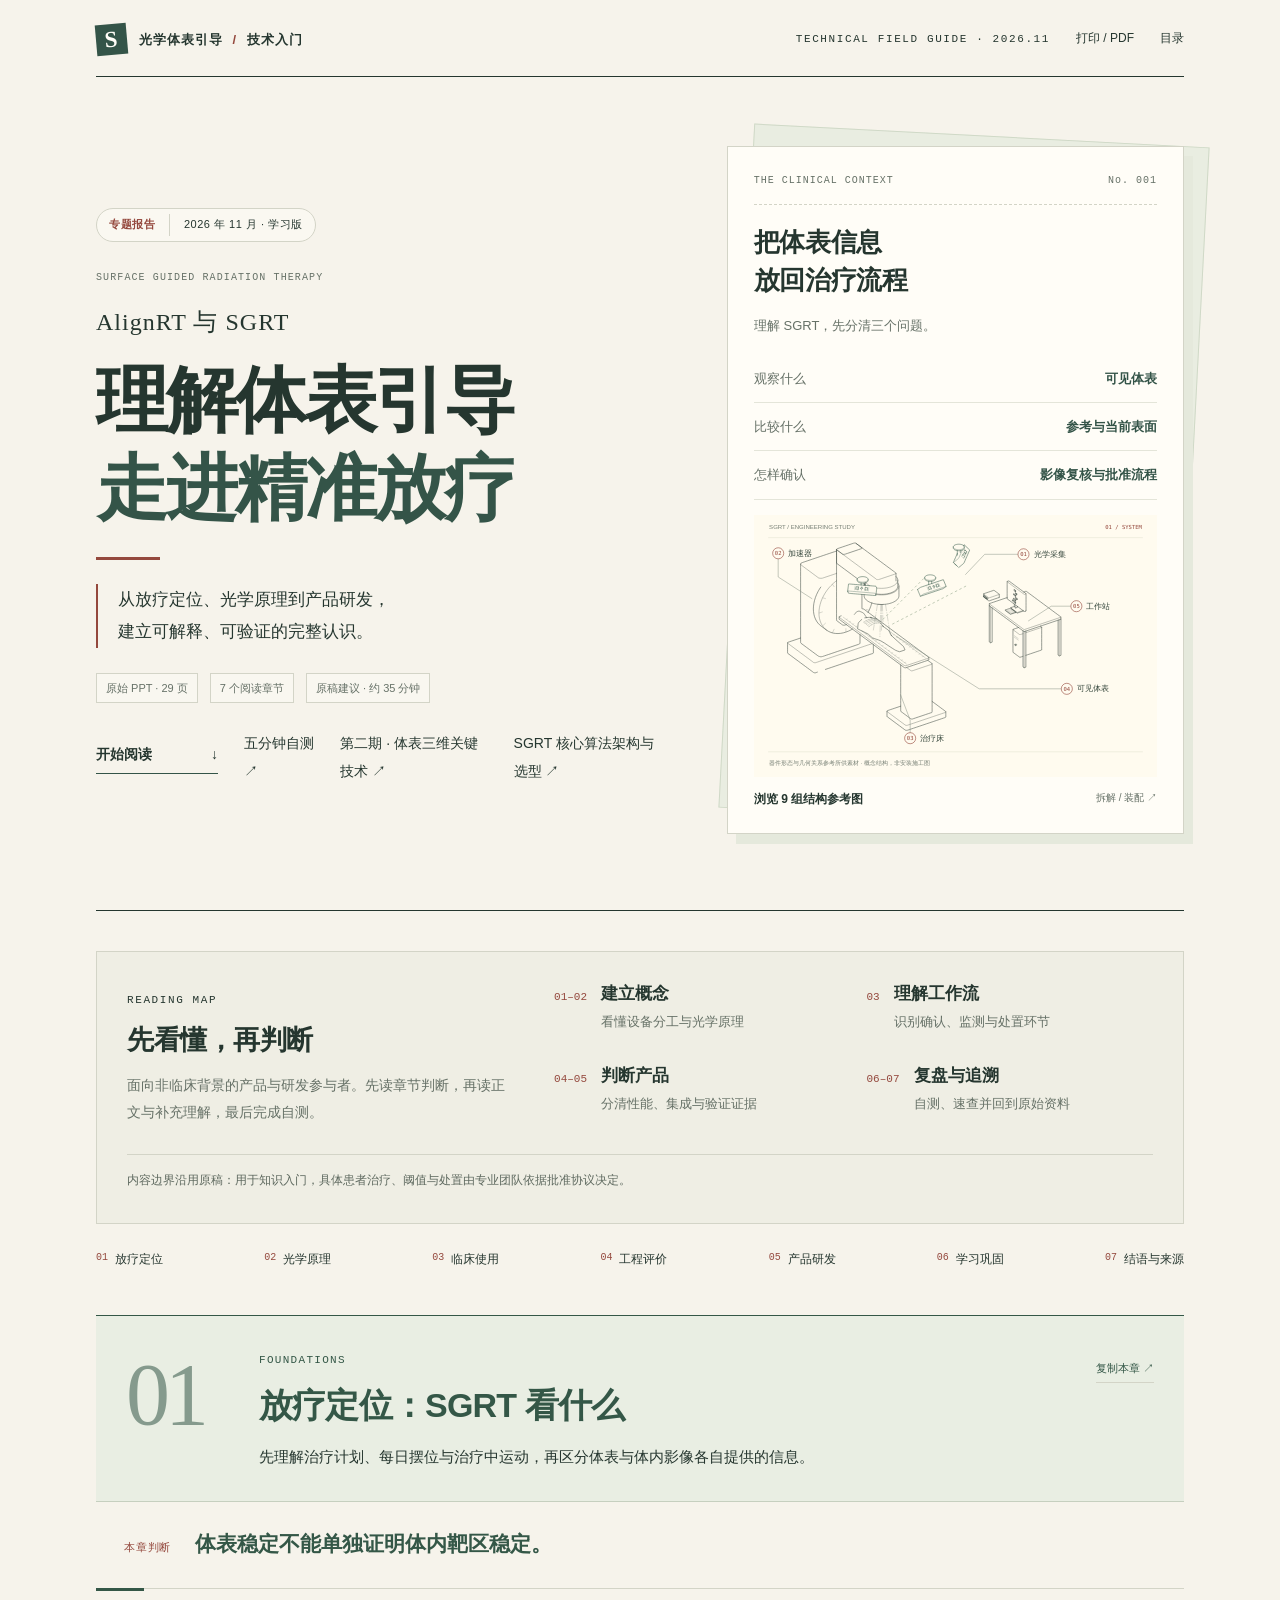
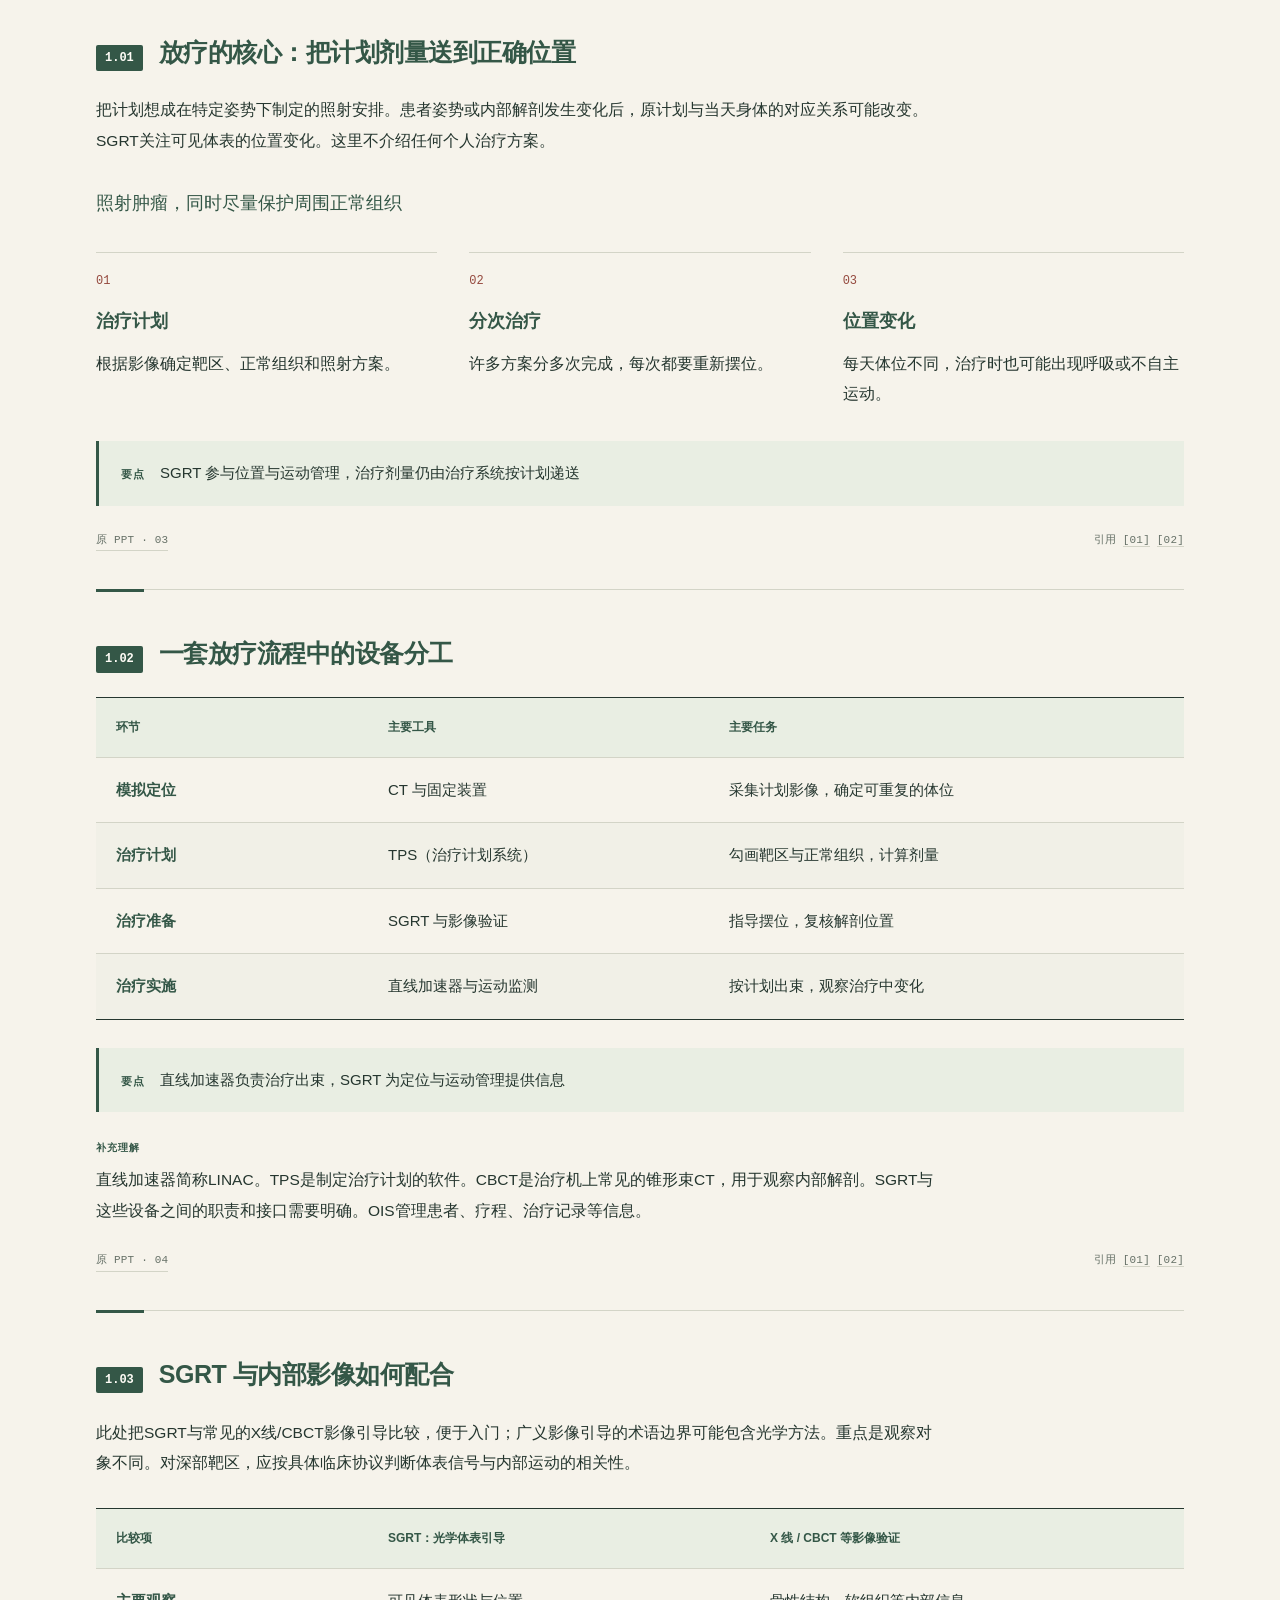
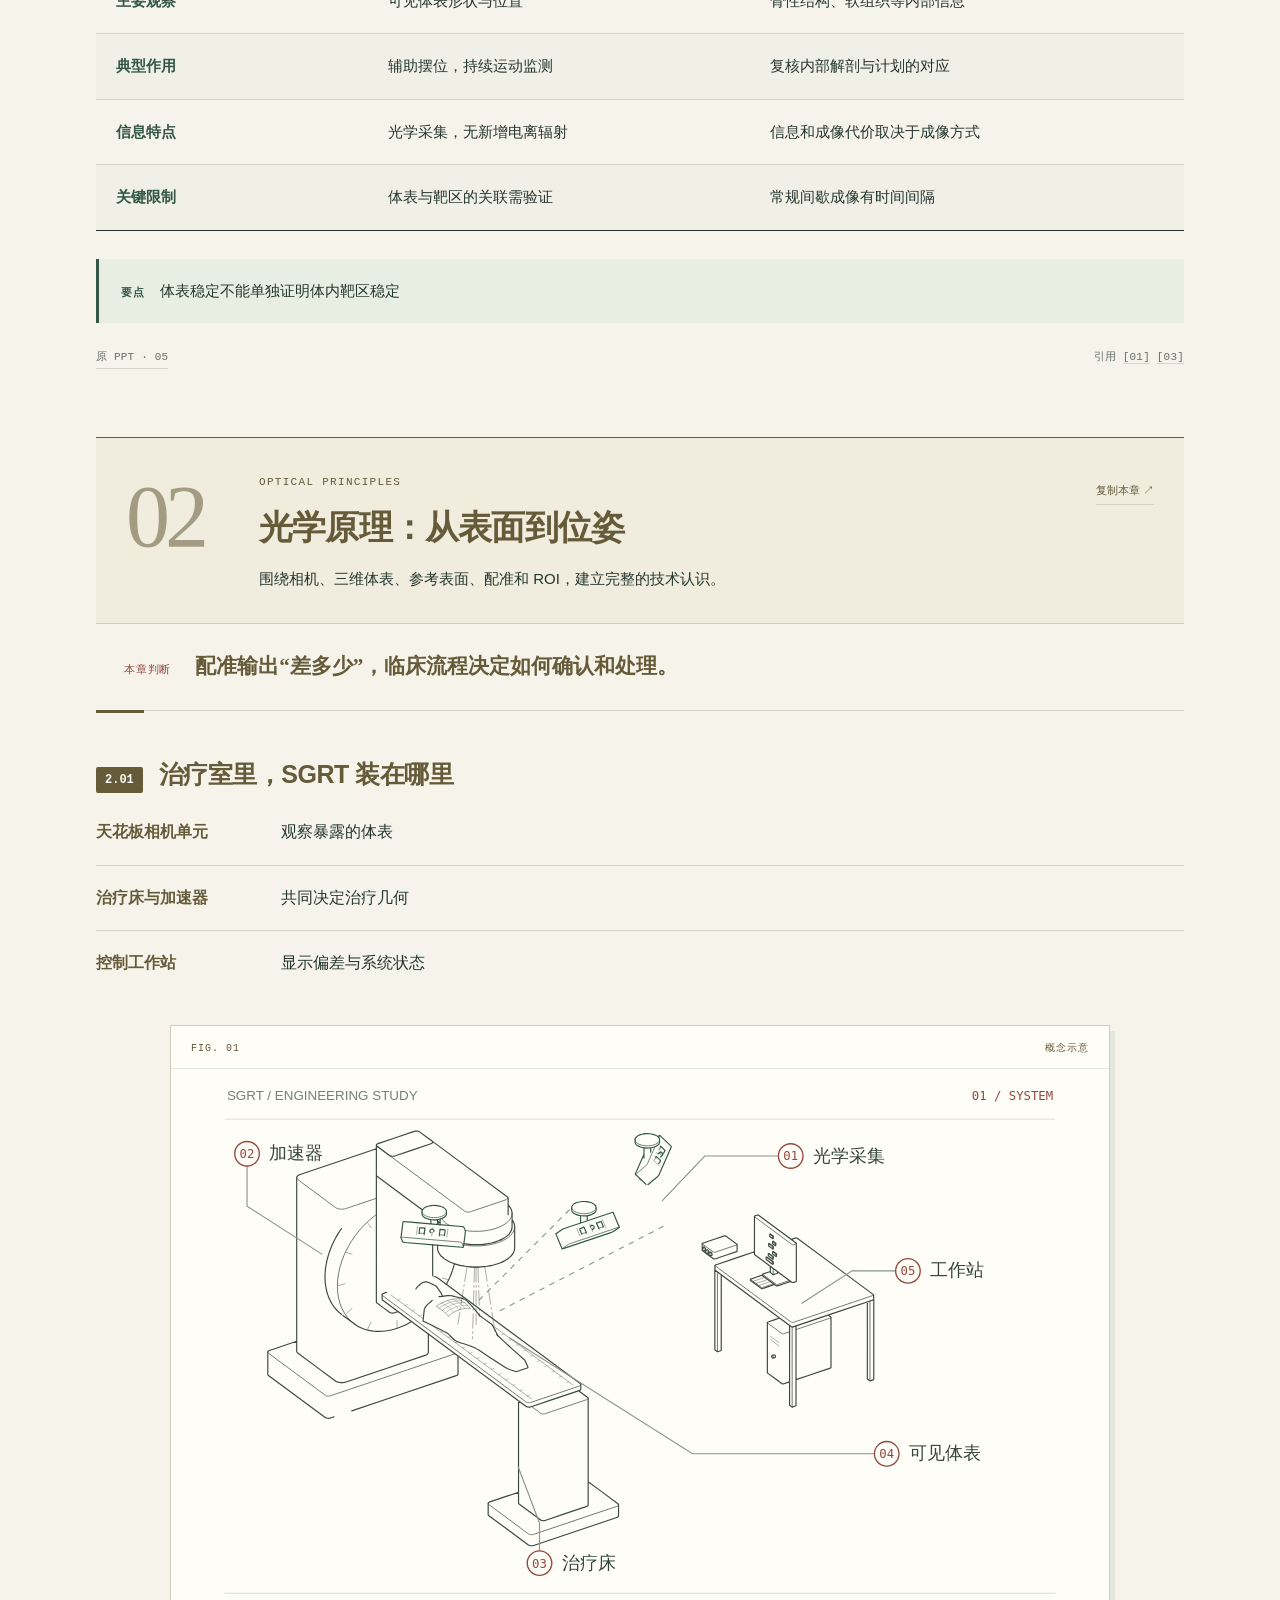
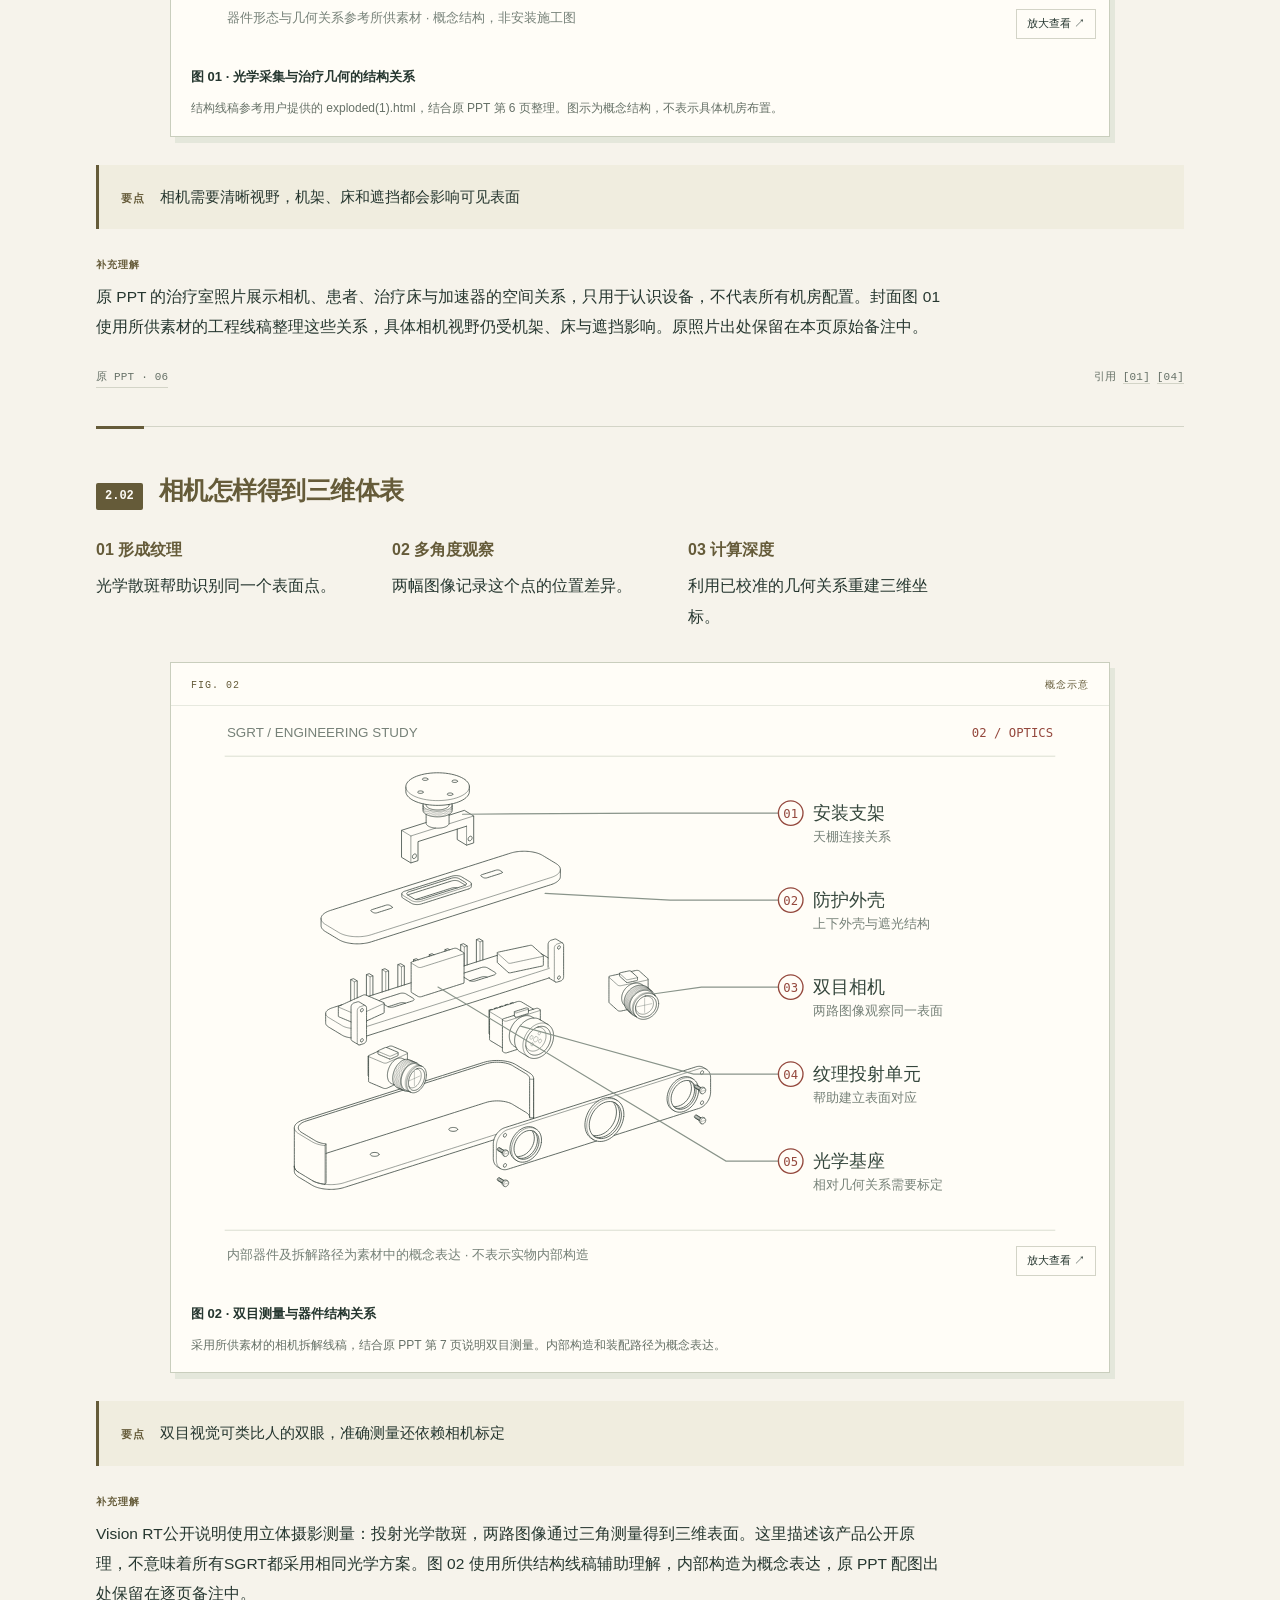
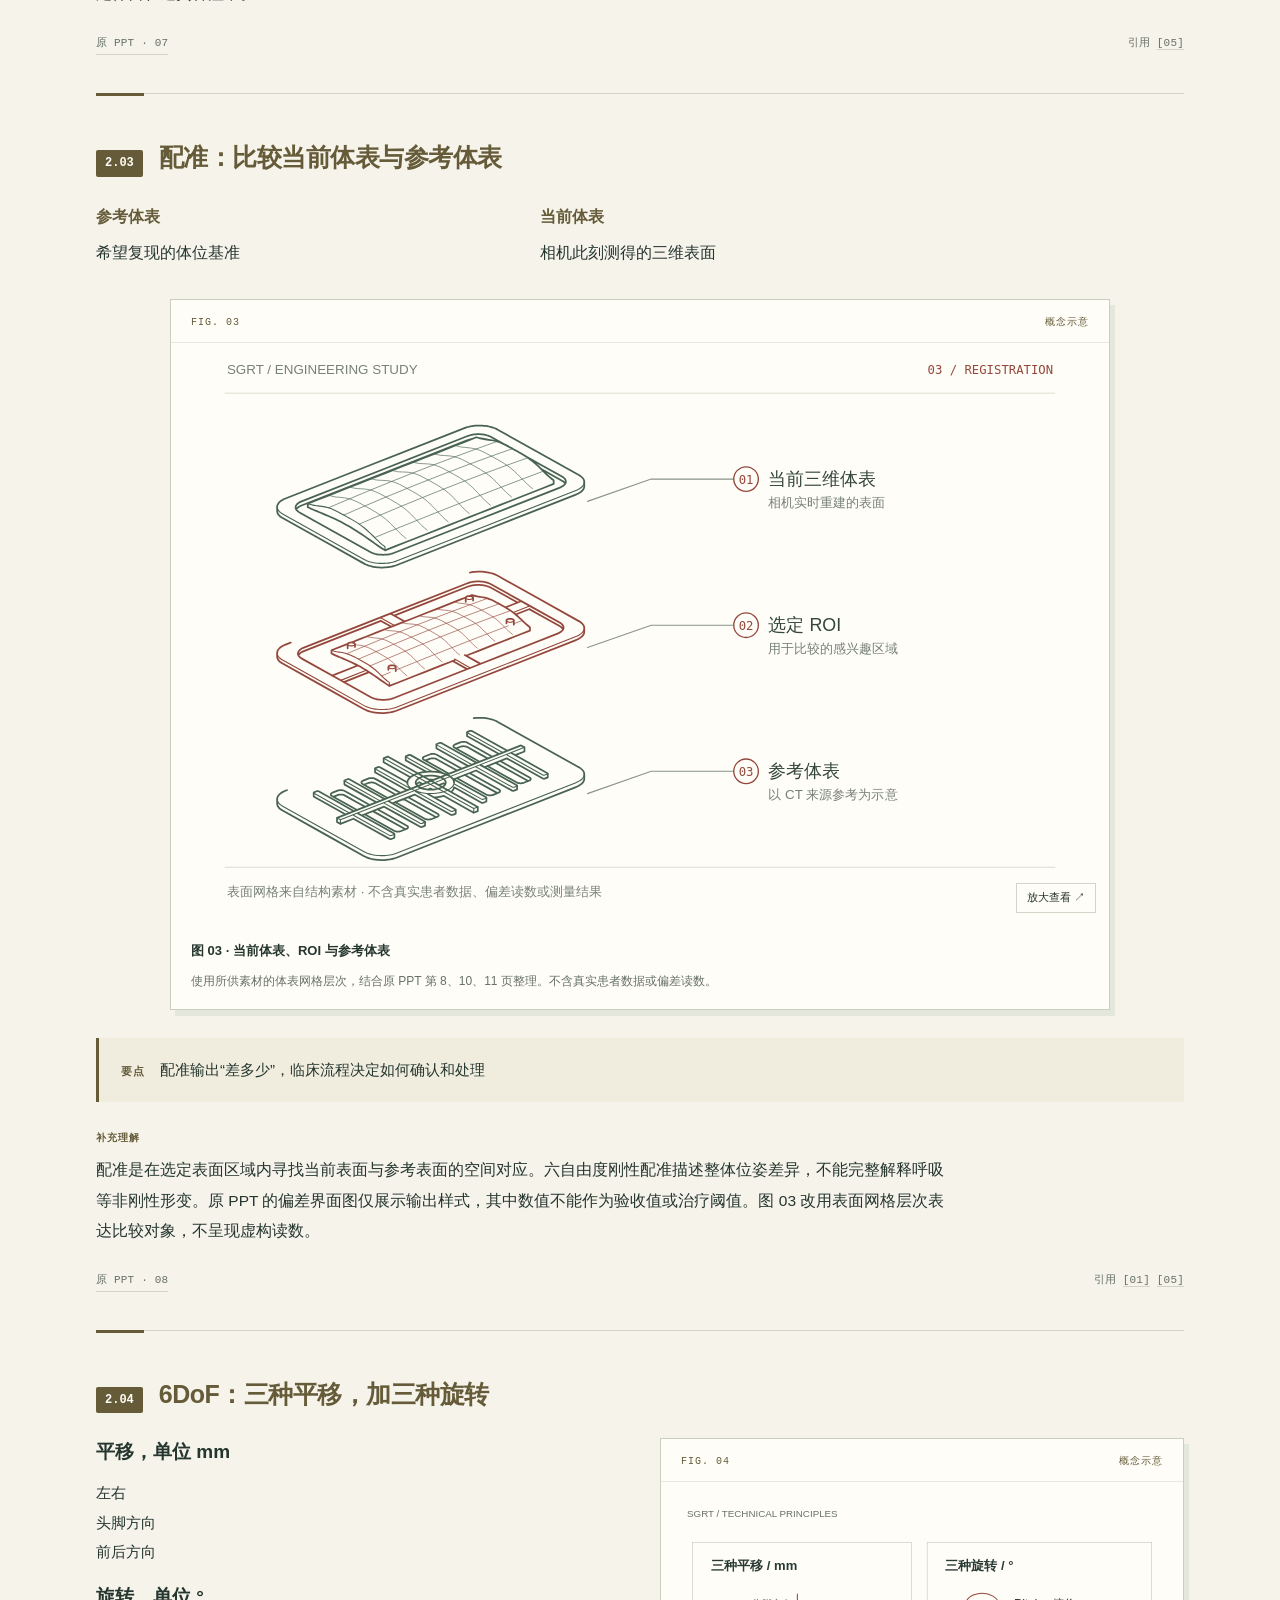
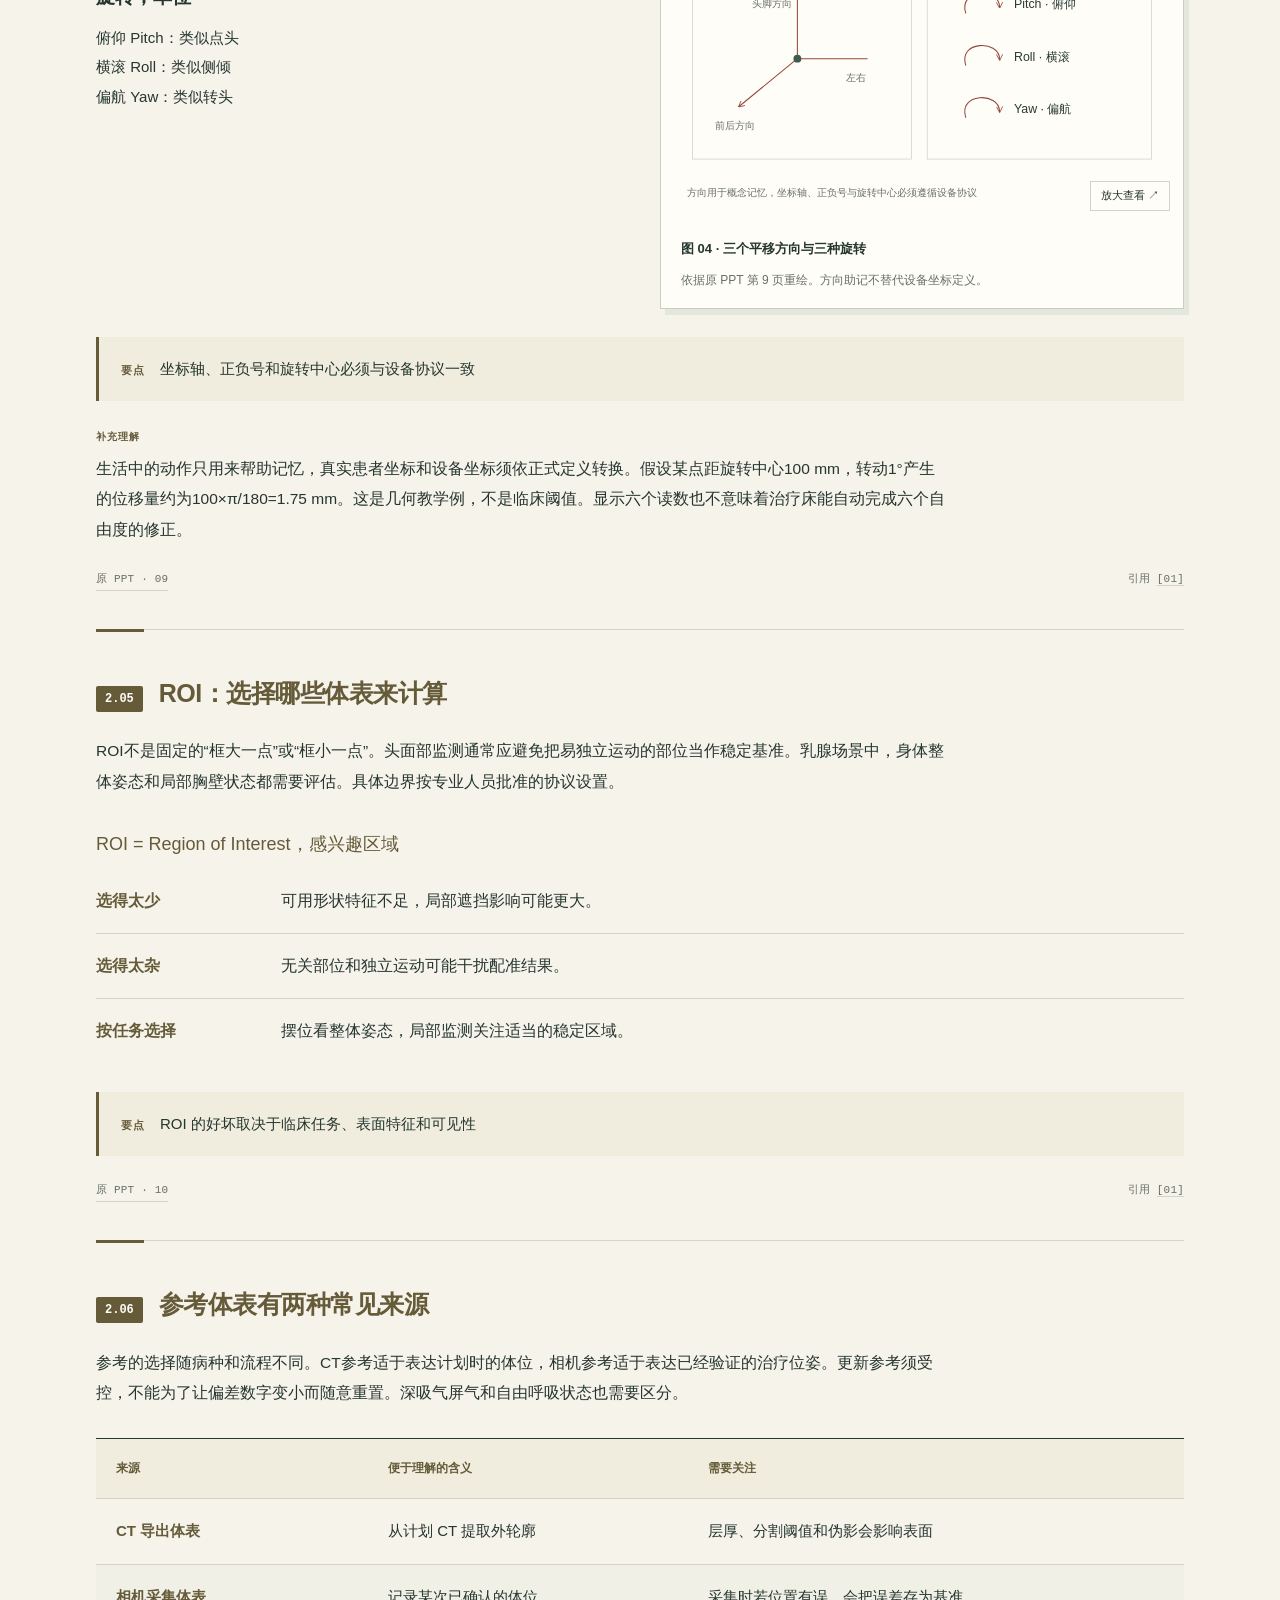
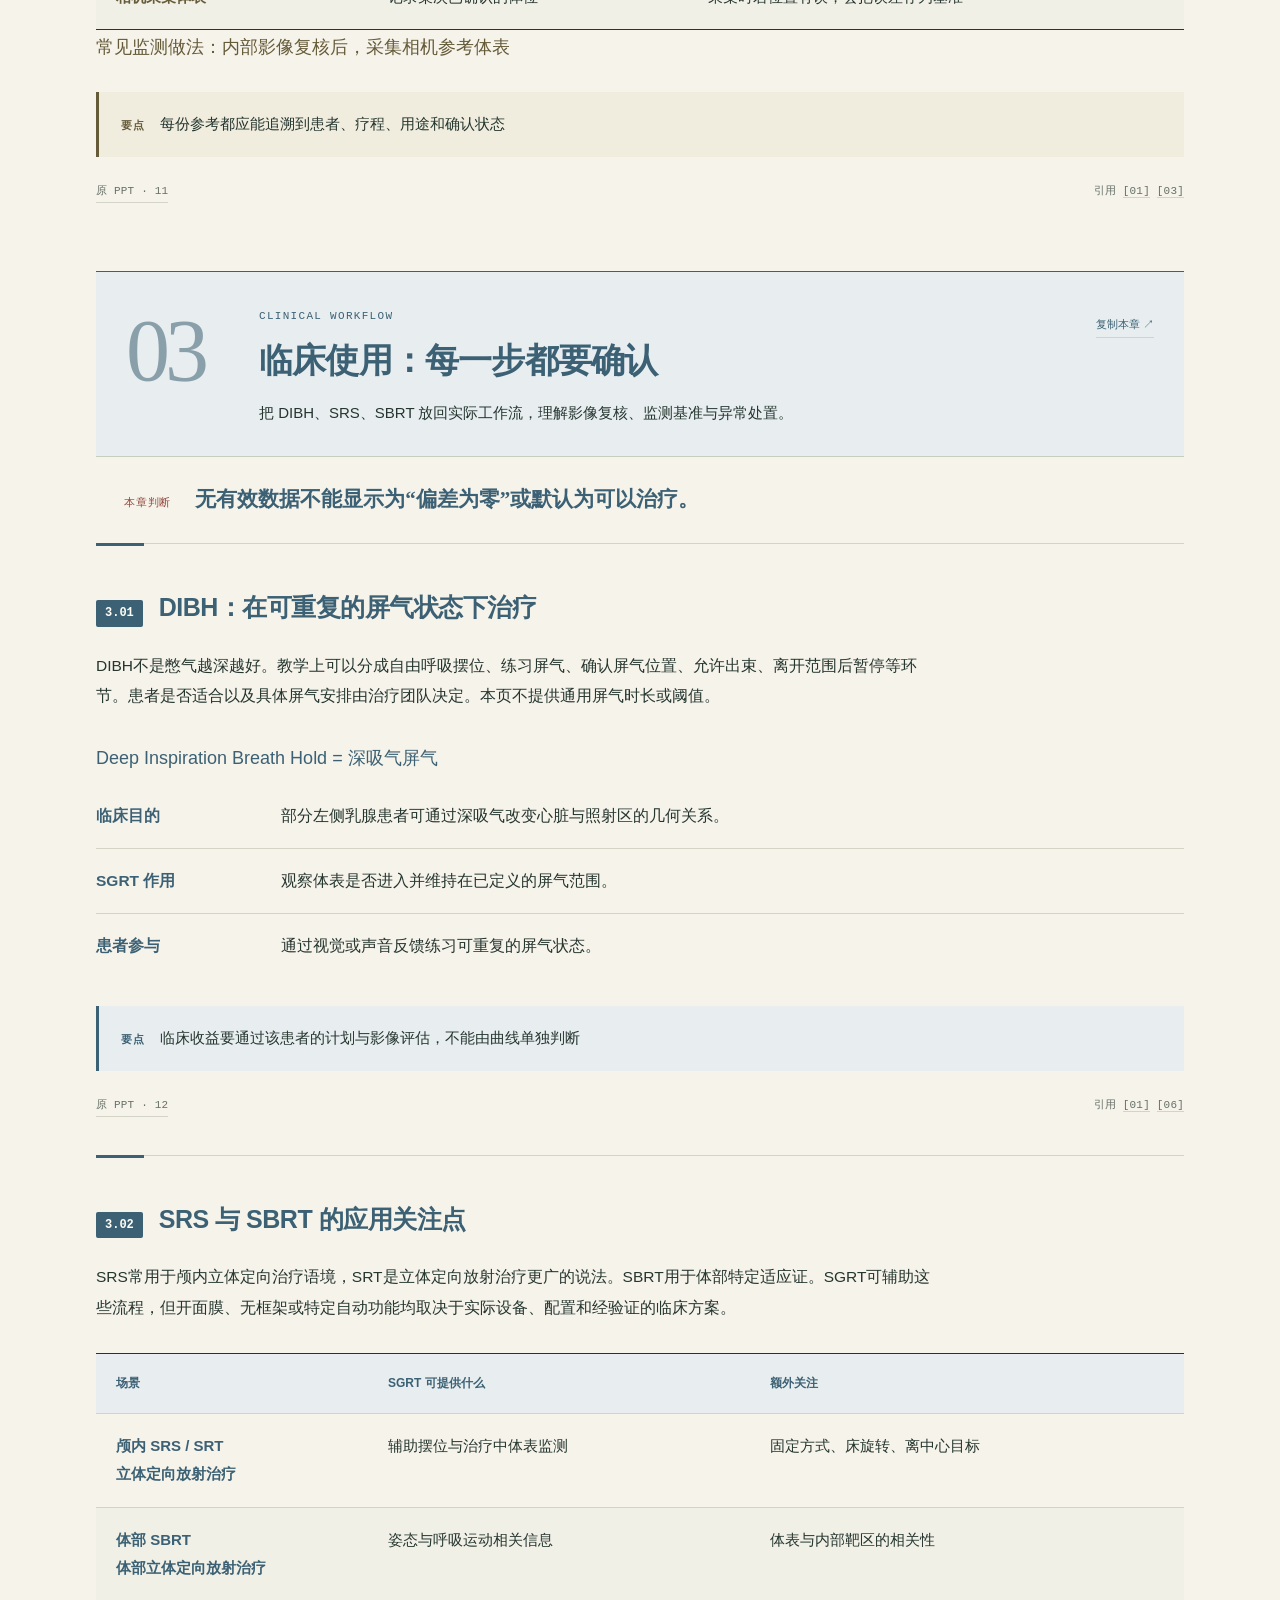
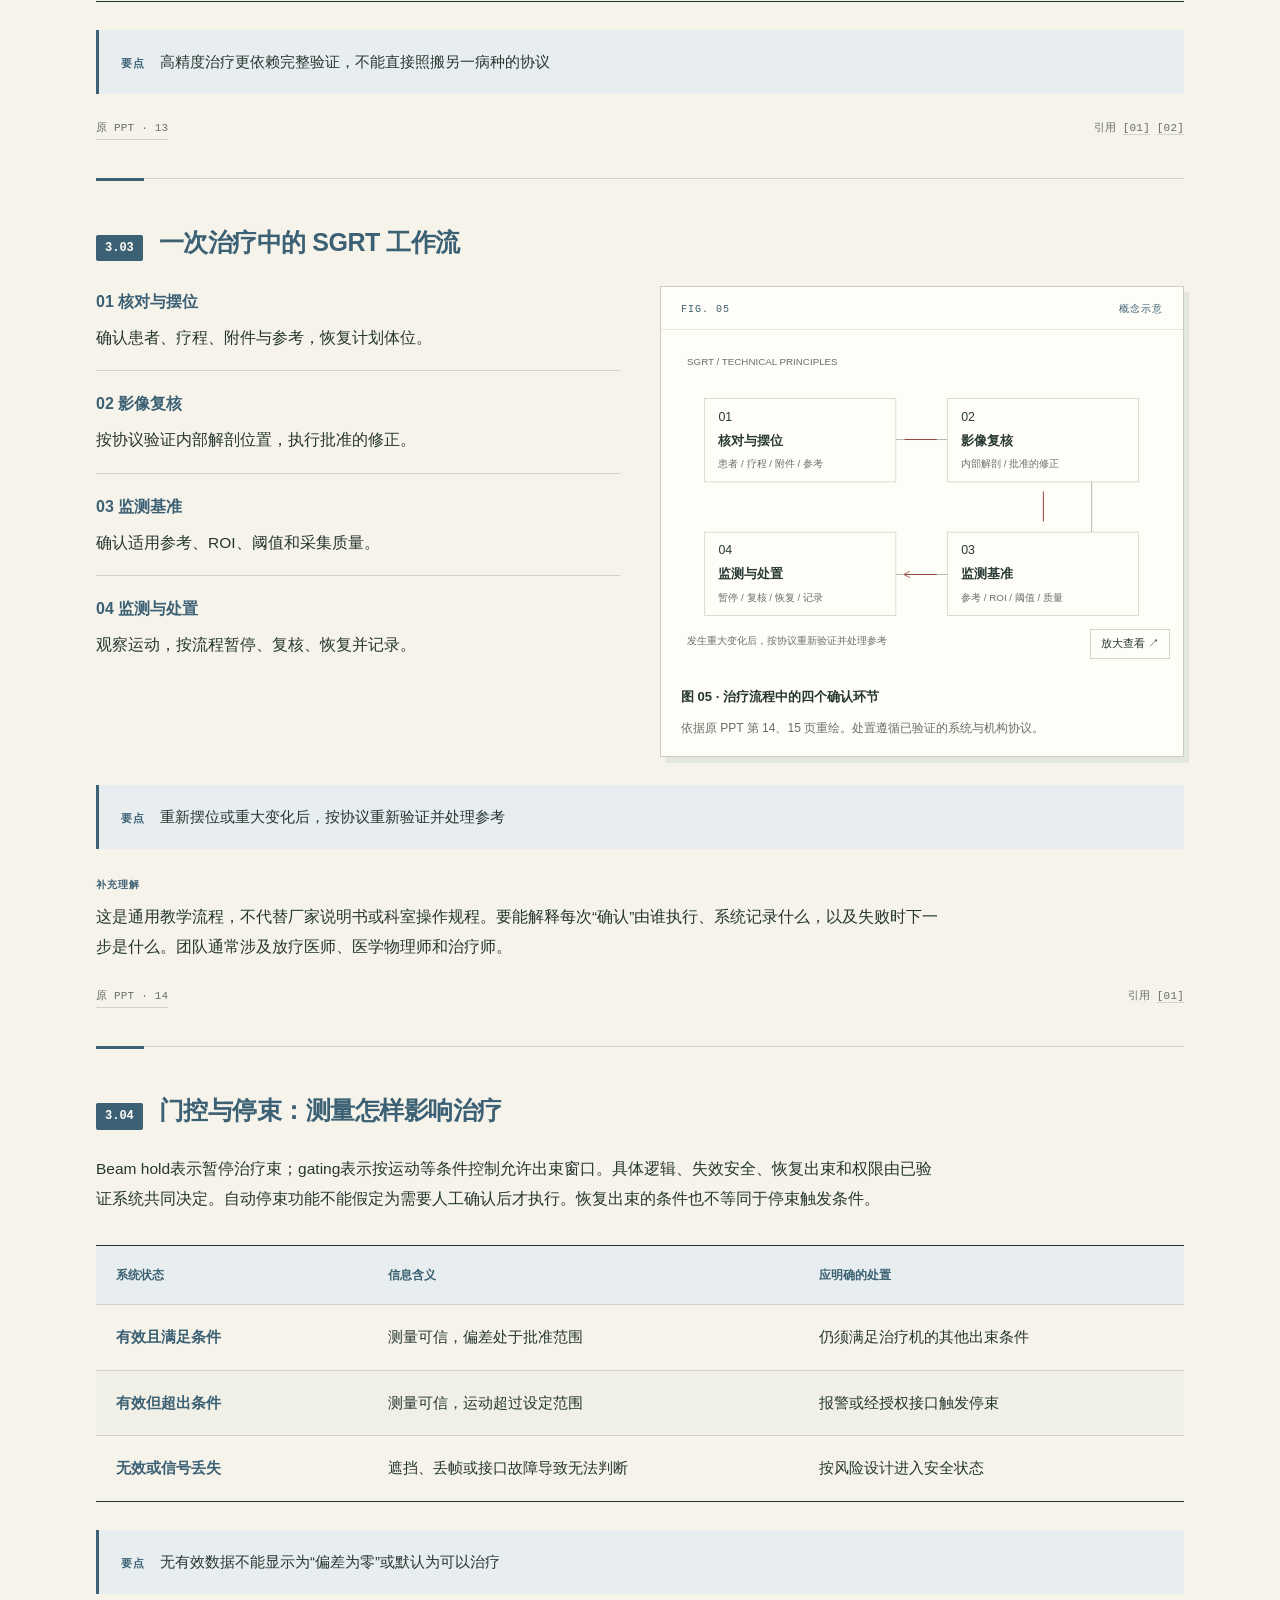
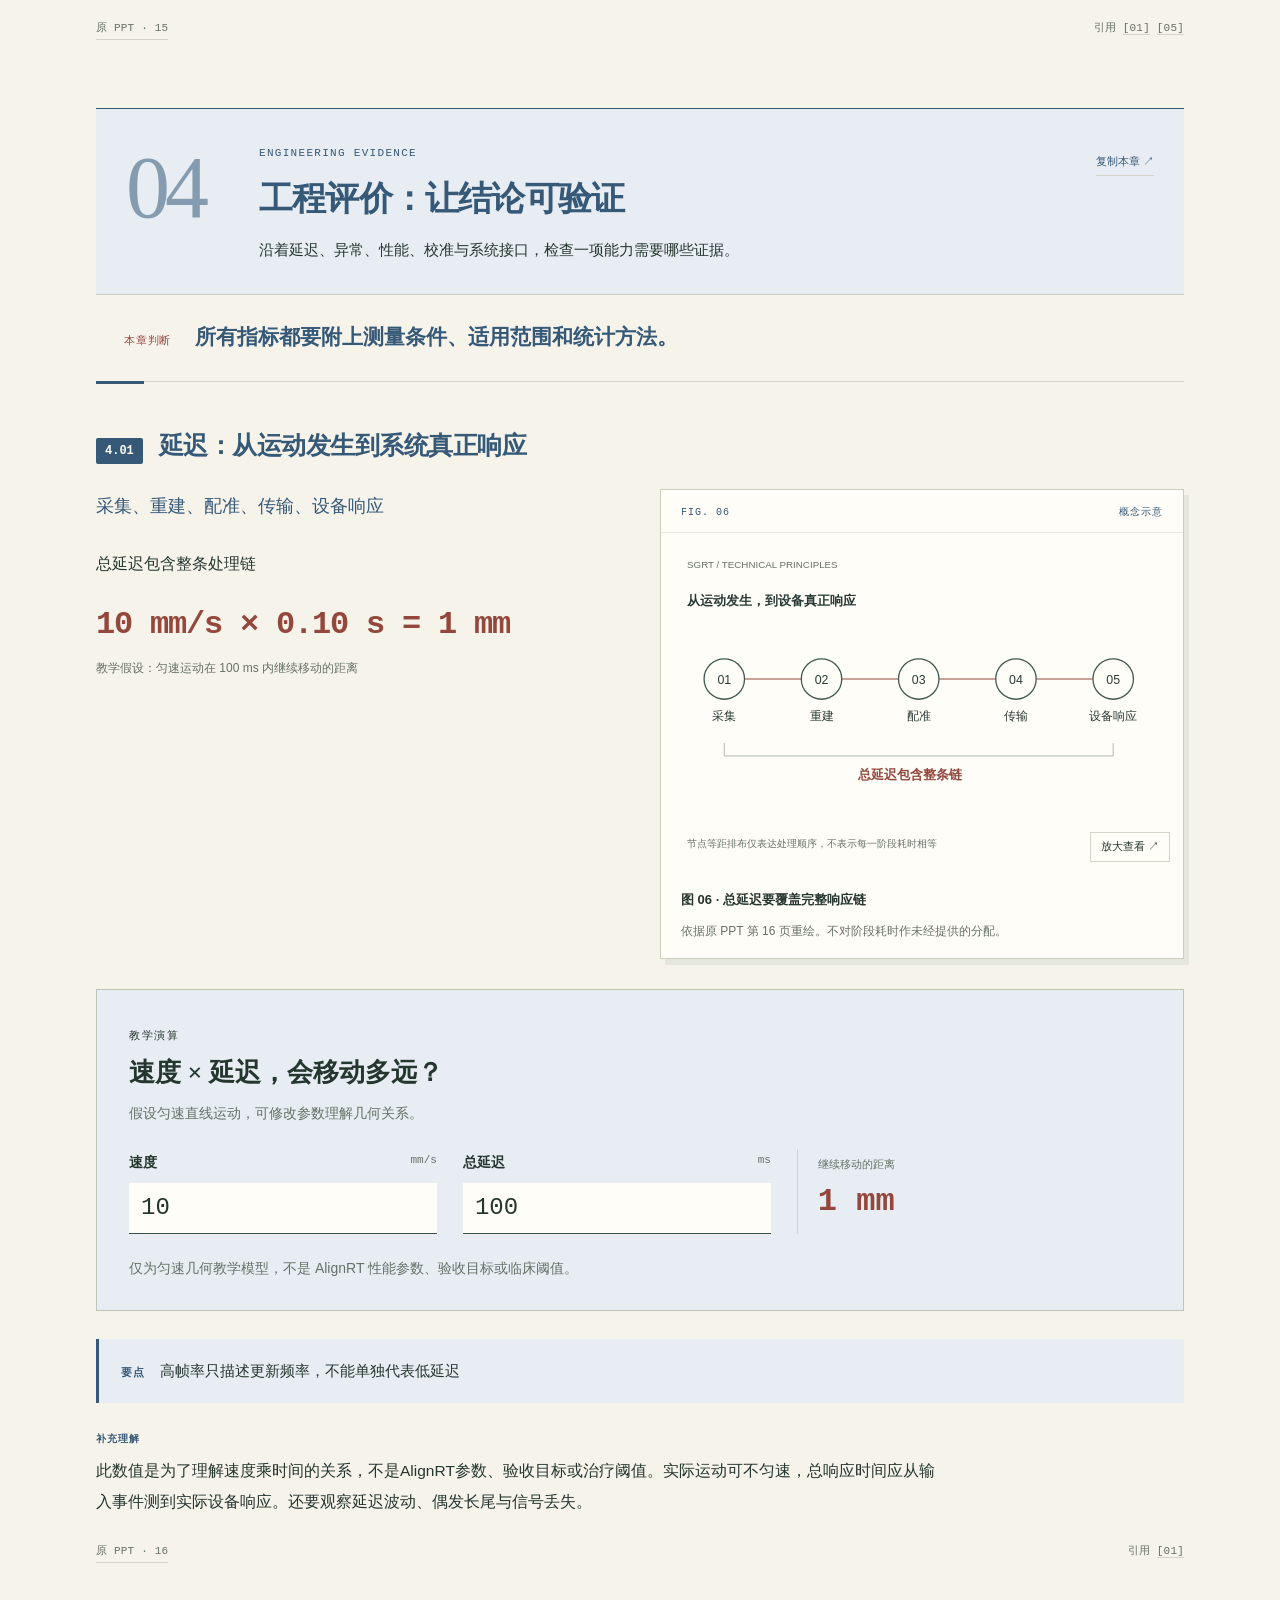
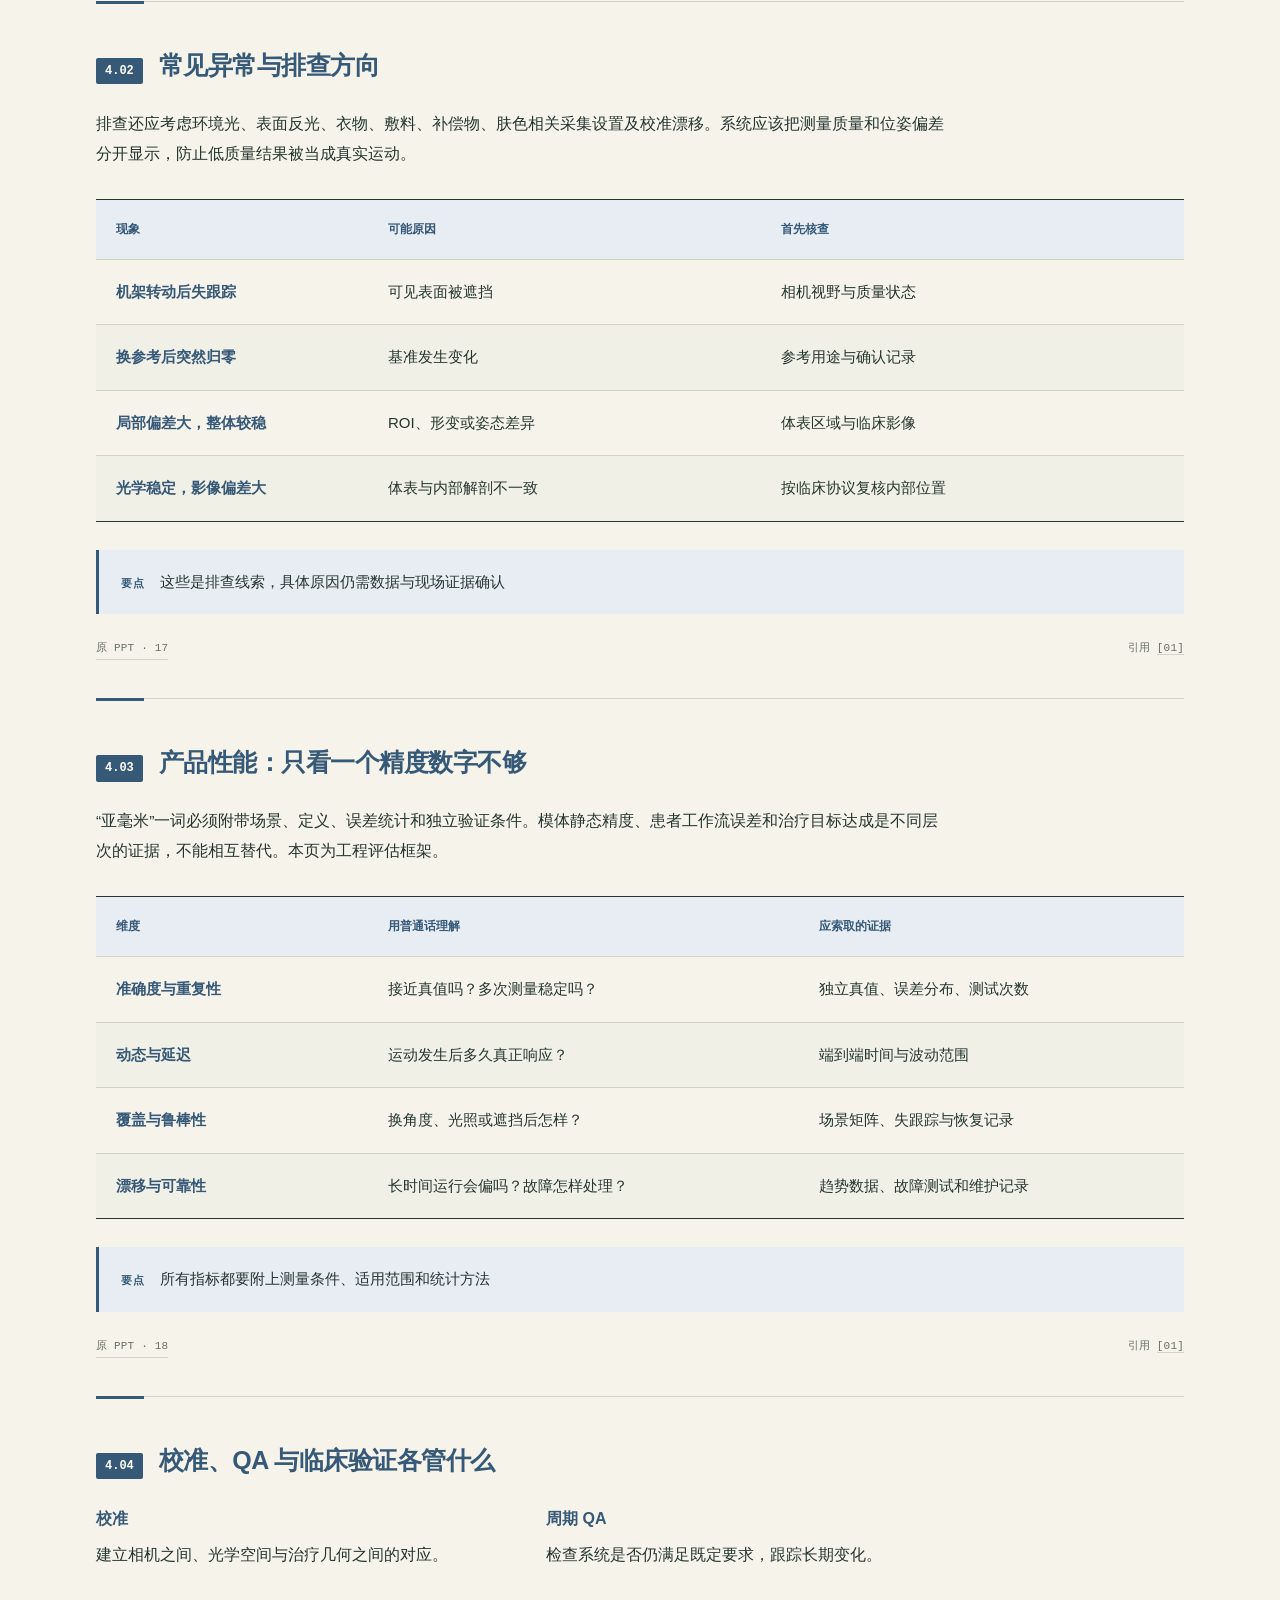
==== commit e9262114: "发布 SGRT 核心算法架构与选型交互报告" ====
--- a/outputs/sgrt-interactive-report/index.html
+++ b/outputs/sgrt-interactive-report/index.html
@@ -3,7 +3,7 @@
 <body><a class="skip-link" href="#main">跳到正文</a><div class="reading-progress" role="progressbar" aria-label="阅读进度" aria-valuemin="0" aria-valuemax="100" aria-valuenow="0"><span></span></div>
 <header class="masthead"><a class="brand" href="#top" aria-label="返回封面"><span class="brand-mark" aria-hidden="true">S</span><span>光学体表引导<span class="brand-slash"> / </span>技术入门</span></a><div class="masthead-right"><span class="edition">TECHNICAL FIELD GUIDE · 2026.11</span><button type="button" class="text-button print-button">打印 / PDF</button><button id="menu-toggle" class="text-button" type="button" aria-controls="reading-nav" aria-expanded="false">目录</button></div></header>
 <nav id="reading-nav" class="reading-nav" aria-label="章节目录"><p>阅读目录 <span id="progress-number">0%</span></p><a href="#foundations" data-nav="foundations"><span>01</span>放疗定位</a><a href="#optics" data-nav="optics"><span>02</span>光学原理</a><a href="#workflow" data-nav="workflow"><span>03</span>临床使用</a><a href="#engineering" data-nav="engineering"><span>04</span>工程评价</a><a href="#product" data-nav="product"><span>05</span>产品研发</a><a href="#study" data-nav="study"><span>06</span>学习巩固</a><a href="#references" data-nav="references"><span>07</span>结语与来源</a><a class="nav-extra" href="#source-archive">原文核对 ↗</a></nav>
-<main id="main"><section class="hero" id="top" aria-labelledby="report-title"><div class="hero-copy"><p class="issue-label"><span>专题报告</span>2026 年 11 月 · 学习版</p><p class="eyebrow hero-eyebrow">SURFACE GUIDED RADIATION THERAPY</p><h1 id="report-title"><span>AlignRT 与 SGRT</span>理解体表引导<br><em>走进精准放疗</em></h1><p class="hero-subtitle">从放疗定位、光学原理到产品研发，<br>建立可解释、可验证的完整认识。</p><div class="hero-meta"><span>原始 PPT · 29 页</span><span>7 个阅读章节</span><span>原稿建议 · 约 35 分钟</span></div><div class="hero-actions"><a class="primary-link" href="#foundations">开始阅读 <span>↓</span></a><a href="#self-test">五分钟自测 ↗</a><a href="technical/index.html">第二期 · 体表三维关键技术 ↗</a></div></div><div class="hero-art"><div class="cover-note"><div class="cover-meta"><span>THE CLINICAL CONTEXT</span><span>No. 001</span></div><h2>把体表信息<br>放回治疗流程</h2><p class="cover-kicker">理解 SGRT，先分清三个问题。</p><dl><div><dt>观察什么</dt><dd>可见体表</dd></div><div><dt>比较什么</dt><dd>参考与当前表面</dd></div><div><dt>怎样确认</dt><dd>影像复核与批准流程</dd></div></dl><img class="cover-schematic" src="assets/room.svg" alt="光学相机、患者体表、治疗床、加速器与工作站的空间关系，概念示意" width="800" height="520" fetchpriority="high"><a class="atlas-link" href="assets/structure-atlas.html">浏览 9 组结构参考图 <span>拆解 / 装配 ↗</span></a></div></div></section>
+<main id="main"><section class="hero" id="top" aria-labelledby="report-title"><div class="hero-copy"><p class="issue-label"><span>专题报告</span>2026 年 11 月 · 学习版</p><p class="eyebrow hero-eyebrow">SURFACE GUIDED RADIATION THERAPY</p><h1 id="report-title"><span>AlignRT 与 SGRT</span>理解体表引导<br><em>走进精准放疗</em></h1><p class="hero-subtitle">从放疗定位、光学原理到产品研发，<br>建立可解释、可验证的完整认识。</p><div class="hero-meta"><span>原始 PPT · 29 页</span><span>7 个阅读章节</span><span>原稿建议 · 约 35 分钟</span></div><div class="hero-actions"><a class="primary-link" href="#foundations">开始阅读 <span>↓</span></a><a href="#self-test">五分钟自测 ↗</a><a href="technical/index.html">第二期 · 体表三维关键技术 ↗</a><a href="algorithms/index.html">SGRT 核心算法架构与选型 ↗</a></div></div><div class="hero-art"><div class="cover-note"><div class="cover-meta"><span>THE CLINICAL CONTEXT</span><span>No. 001</span></div><h2>把体表信息<br>放回治疗流程</h2><p class="cover-kicker">理解 SGRT，先分清三个问题。</p><dl><div><dt>观察什么</dt><dd>可见体表</dd></div><div><dt>比较什么</dt><dd>参考与当前表面</dd></div><div><dt>怎样确认</dt><dd>影像复核与批准流程</dd></div></dl><img class="cover-schematic" src="assets/room.svg" alt="光学相机、患者体表、治疗床、加速器与工作站的空间关系，概念示意" width="800" height="520" fetchpriority="high"><a class="atlas-link" href="assets/structure-atlas.html">浏览 9 组结构参考图 <span>拆解 / 装配 ↗</span></a></div></div></section>
 <section class="reader-guide" aria-labelledby="guide-title"><div class="guide-intro"><span class="eyebrow">READING MAP</span><h2 id="guide-title">先看懂，再判断</h2><p>面向非临床背景的产品与研发参与者。先读章节判断，再读正文与补充理解，最后完成自测。</p></div><ol class="guide-steps"><li><span>01–02</span><div><h3>建立概念</h3><p>看懂设备分工与光学原理</p></div></li><li><span>03</span><div><h3>理解工作流</h3><p>识别确认、监测与处置环节</p></div></li><li><span>04–05</span><div><h3>判断产品</h3><p>分清性能、集成与验证证据</p></div></li><li><span>06–07</span><div><h3>复盘与追溯</h3><p>自测、速查并回到原始资料</p></div></li></ol><p class="scope-note">内容边界沿用原稿：用于知识入门，具体患者治疗、阈值与处置由专业团队依据批准协议决定。</p></section>
 <div class="chapter-tabs" aria-label="快速跳转"><a href="#foundations" data-nav="foundations"><span>01</span>放疗定位</a><a href="#optics" data-nav="optics"><span>02</span>光学原理</a><a href="#workflow" data-nav="workflow"><span>03</span>临床使用</a><a href="#engineering" data-nav="engineering"><span>04</span>工程评价</a><a href="#product" data-nav="product"><span>05</span>产品研发</a><a href="#study" data-nav="study"><span>06</span>学习巩固</a><a href="#references" data-nav="references"><span>07</span>结语与来源</a></div>
 <section class="chapter" id="foundations" aria-labelledby="heading-foundations"><header class="chapter-heading"><span class="chapter-number" aria-hidden="true">01</span><div><p class="eyebrow">FOUNDATIONS</p><h2 id="heading-foundations">放疗定位：SGRT 看什么</h2><p class="chapter-lead">先理解治疗计划、每日摆位与治疗中运动，再区分体表与体内影像各自提供的信息。</p></div><button class="copy-section" type="button" aria-label="复制第 01 章正文" data-copy="foundations">复制本章 ↗</button></header><div class="chapter-judgment"><span>本章判断</span><p>体表稳定不能单独证明体内靶区稳定。</p></div><article class="topic" id="p03" data-page="3"><div class="topic-title"><span class="sub-number">1.01</span><h3>放疗的核心：把计划剂量送到正确位置</h3></div><div class="context-note reading-lead"><span class="note-label">补充理解</span><p>把计划想成在特定姿势下制定的照射安排。患者姿势或内部解剖发生变化后，原计划与当天身体的对应关系可能改变。SGRT关注可见体表的位置变化。这里不介绍任何个人治疗方案。</p></div><p class="topic-lead">照射肿瘤，同时尽量保护周围正常组织</p><dl class="explain-list"><div><dt>治疗计划</dt><dd>根据影像确定靶区、正常组织和照射方案。</dd></div><div><dt>分次治疗</dt><dd>许多方案分多次完成，每次都要重新摆位。</dd></div><div><dt>位置变化</dt><dd>每天体位不同，治疗时也可能出现呼吸或不自主运动。</dd></div></dl><p class="takeaway"><span>要点</span>SGRT 参与位置与运动管理，治疗剂量仍由治疗系统按计划递送</p><footer class="topic-source"><a href="#source-03" class="source-jump">原 PPT · 03</a><span>引用 <a href="#ref-01">[01]</a> <a href="#ref-02">[02]</a></span></footer></article><article class="topic" id="p04" data-page="4"><div class="topic-title"><span class="sub-number">1.02</span><h3>一套放疗流程中的设备分工</h3></div><div class="table-wrap" tabindex="0" role="region" aria-label="环节，窄屏可横向滚动"><table><thead><tr><th scope="col">环节</th><th scope="col">主要工具</th><th scope="col">主要任务</th></tr></thead><tbody><tr><td>模拟定位</td><td>CT 与固定装置</td><td>采集计划影像，确定可重复的体位</td></tr><tr><td>治疗计划</td><td>TPS（治疗计划系统）</td><td>勾画靶区与正常组织，计算剂量</td></tr><tr><td>治疗准备</td><td>SGRT 与影像验证</td><td>指导摆位，复核解剖位置</td></tr><tr><td>治疗实施</td><td>直线加速器与运动监测</td><td>按计划出束，观察治疗中变化</td></tr></tbody></table></div><p class="takeaway"><span>要点</span>直线加速器负责治疗出束，SGRT 为定位与运动管理提供信息</p><div class="context-note"><span class="note-label">补充理解</span><p>直线加速器简称LINAC。TPS是制定治疗计划的软件。CBCT是治疗机上常见的锥形束CT，用于观察内部解剖。SGRT与这些设备之间的职责和接口需要明确。OIS管理患者、疗程、治疗记录等信息。</p></div><footer class="topic-source"><a href="#source-04" class="source-jump">原 PPT · 04</a><span>引用 <a href="#ref-01">[01]</a> <a href="#ref-02">[02]</a></span></footer></article><article class="topic" id="p05" data-page="5"><div class="topic-title"><span class="sub-number">1.03</span><h3>SGRT 与内部影像如何配合</h3></div><div class="context-note reading-lead"><span class="note-label">补充理解</span><p>此处把SGRT与常见的X线/CBCT影像引导比较，便于入门；广义影像引导的术语边界可能包含光学方法。重点是观察对象不同。对深部靶区，应按具体临床协议判断体表信号与内部运动的相关性。</p></div><div class="table-wrap" tabindex="0" role="region" aria-label="比较项，窄屏可横向滚动"><table><thead><tr><th scope="col">比较项</th><th scope="col">SGRT：光学体表引导</th><th scope="col">X 线 / CBCT 等影像验证</th></tr></thead><tbody><tr><td>主要观察</td><td>可见体表形状与位置</td><td>骨性结构、软组织等内部信息</td></tr><tr><td>典型作用</td><td>辅助摆位，持续运动监测</td><td>复核内部解剖与计划的对应</td></tr><tr><td>信息特点</td><td>光学采集，无新增电离辐射</td><td>信息和成像代价取决于成像方式</td></tr><tr><td>关键限制</td><td>体表与靶区的关联需验证</td><td>常规间歇成像有时间间隔</td></tr></tbody></table></div><p class="takeaway"><span>要点</span>体表稳定不能单独证明体内靶区稳定</p><footer class="topic-source"><a href="#source-05" class="source-jump">原 PPT · 05</a><span>引用 <a href="#ref-01">[01]</a> <a href="#ref-03">[03]</a></span></footer></article></section><section class="chapter" id="optics" aria-labelledby="heading-optics"><header class="chapter-heading"><span class="chapter-number" aria-hidden="true">02</span><div><p class="eyebrow">OPTICAL PRINCIPLES</p><h2 id="heading-optics">光学原理：从表面到位姿</h2><p class="chapter-lead">围绕相机、三维体表、参考表面、配准和 ROI，建立完整的技术认识。</p></div><button class="copy-section" type="button" aria-label="复制第 02 章正文" data-copy="optics">复制本章 ↗</button></header><div class="chapter-judgment"><span>本章判断</span><p>配准输出“差多少”，临床流程决定如何确认和处理。</p></div><article class="topic" id="p06" data-page="6"><div class="topic-title"><span class="sub-number">2.01</span><h3>治疗室里，SGRT 装在哪里</h3></div><dl class="explain-list"><div><dt>天花板相机单元</dt><dd>观察暴露的体表</dd></div><div><dt>治疗床与加速器</dt><dd>共同决定治疗几何</dd></div><div><dt>控制工作站</dt><dd>显示偏差与系统状态</dd></div></dl><figure class="editorial-figure system-plate"><div class="figure-top"><span>FIG. 01</span><span>概念示意</span></div><button class="zoom-figure" type="button" data-image="assets/room.svg" data-caption="图 01 · 光学采集与治疗几何的结构关系。结构线稿参考用户提供的 exploded(1).html，结合原 PPT 第 6 页整理。图示为概念结构，不表示具体机房布置。" aria-label="放大：光学采集与治疗几何的结构关系"><img src="assets/room.svg" alt="光学采集与治疗几何的结构关系。结构线稿参考用户提供的 exploded(1).html，结合原 PPT 第 6 页整理。图示为概念结构，不表示具体机房布置。" width="800" height="520" fetchpriority="high"><span class="zoom-label" aria-hidden="true">放大查看 ↗</span></button><figcaption><strong>图 01 · 光学采集与治疗几何的结构关系</strong><span>结构线稿参考用户提供的 exploded(1).html，结合原 PPT 第 6 页整理。图示为概念结构，不表示具体机房布置。</span></figcaption></figure><p class="takeaway"><span>要点</span>相机需要清晰视野，机架、床和遮挡都会影响可见表面</p><div class="context-note"><span class="note-label">补充理解</span><p>原 PPT 的治疗室照片展示相机、患者、治疗床与加速器的空间关系，只用于认识设备，不代表所有机房配置。封面图 01 使用所供素材的工程线稿整理这些关系，具体相机视野仍受机架、床与遮挡影响。原照片出处保留在本页原始备注中。</p></div><footer class="topic-source"><a href="#source-06" class="source-jump">原 PPT · 06</a><span>引用 <a href="#ref-01">[01]</a> <a href="#ref-04">[04]</a></span></footer></article><article class="topic wide-plate" id="p07" data-page="7"><div class="topic-title"><span class="sub-number">2.02</span><h3>相机怎样得到三维体表</h3></div><div class="topic-columns"><div><dl class="explain-list"><div><dt>01  形成纹理</dt><dd>光学散斑帮助识别同一个表面点。</dd></div><div><dt>02  多角度观察</dt><dd>两幅图像记录这个点的位置差异。</dd></div><div><dt>03  计算深度</dt><dd>利用已校准的几何关系重建三维坐标。</dd></div></dl></div><figure class="editorial-figure"><div class="figure-top"><span>FIG. 02</span><span>概念示意</span></div><button class="zoom-figure" type="button" data-image="assets/stereo.svg" data-caption="图 02 · 双目测量与器件结构关系。采用所供素材的相机拆解线稿，结合原 PPT 第 7 页说明双目测量。内部构造和装配路径为概念表达。" aria-label="放大：双目测量与器件结构关系"><img src="assets/stereo.svg" alt="双目测量与器件结构关系。采用所供素材的相机拆解线稿，结合原 PPT 第 7 页说明双目测量。内部构造和装配路径为概念表达。" width="800" height="520" loading="lazy"><span class="zoom-label" aria-hidden="true">放大查看 ↗</span></button><figcaption><strong>图 02 · 双目测量与器件结构关系</strong><span>采用所供素材的相机拆解线稿，结合原 PPT 第 7 页说明双目测量。内部构造和装配路径为概念表达。</span></figcaption></figure></div><p class="takeaway"><span>要点</span>双目视觉可类比人的双眼，准确测量还依赖相机标定</p><div class="context-note"><span class="note-label">补充理解</span><p>Vision RT公开说明使用立体摄影测量：投射光学散斑，两路图像通过三角测量得到三维表面。这里描述该产品公开原理，不意味着所有SGRT都采用相同光学方案。图 02 使用所供结构线稿辅助理解，内部构造为概念表达，原 PPT 配图出处保留在逐页备注中。</p></div><footer class="topic-source"><a href="#source-07" class="source-jump">原 PPT · 07</a><span>引用 <a href="#ref-05">[05]</a></span></footer></article><article class="topic wide-plate" id="p08" data-page="8"><div class="topic-title"><span class="sub-number">2.03</span><h3>配准：比较当前体表与参考体表</h3></div><div class="topic-columns"><div><dl class="explain-list"><div><dt>参考体表</dt><dd>希望复现的体位基准</dd></div><div><dt>当前体表</dt><dd>相机此刻测得的三维表面</dd></div></dl></div><figure class="editorial-figure"><div class="figure-top"><span>FIG. 03</span><span>概念示意</span></div><button class="zoom-figure" type="button" data-image="assets/registration.svg" data-caption="图 03 · 当前体表、ROI 与参考体表。使用所供素材的体表网格层次，结合原 PPT 第 8、10、11 页整理。不含真实患者数据或偏差读数。" aria-label="放大：当前体表、ROI 与参考体表"><img src="assets/registration.svg" alt="当前体表、ROI 与参考体表。使用所供素材的体表网格层次，结合原 PPT 第 8、10、11 页整理。不含真实患者数据或偏差读数。" width="800" height="520" loading="lazy"><span class="zoom-label" aria-hidden="true">放大查看 ↗</span></button><figcaption><strong>图 03 · 当前体表、ROI 与参考体表</strong><span>使用所供素材的体表网格层次，结合原 PPT 第 8、10、11 页整理。不含真实患者数据或偏差读数。</span></figcaption></figure></div><p class="takeaway"><span>要点</span>配准输出“差多少”，临床流程决定如何确认和处理</p><div class="context-note"><span class="note-label">补充理解</span><p>配准是在选定表面区域内寻找当前表面与参考表面的空间对应。六自由度刚性配准描述整体位姿差异，不能完整解释呼吸等非刚性形变。原 PPT 的偏差界面图仅展示输出样式，其中数值不能作为验收值或治疗阈值。图 03 改用表面网格层次表达比较对象，不呈现虚构读数。</p></div><footer class="topic-source"><a href="#source-08" class="source-jump">原 PPT · 08</a><span>引用 <a href="#ref-01">[01]</a> <a href="#ref-05">[05]</a></span></footer></article><article class="topic" id="p09" data-page="9"><div class="topic-title"><span class="sub-number">2.04</span><h3>6DoF：三种平移，加三种旋转</h3></div><div class="topic-columns"><div><div class="mini-columns"><div><h4>平移，单位 mm</h4><p>左右<br>头脚方向<br>前后方向</p></div><div><h4>旋转，单位 °</h4><p>俯仰 Pitch：类似点头<br>横滚 Roll：类似侧倾<br>偏航 Yaw：类似转头</p></div></div></div><figure class="editorial-figure"><div class="figure-top"><span>FIG. 04</span><span>概念示意</span></div><button class="zoom-figure" type="button" data-image="assets/six-dof.svg" data-caption="图 04 · 三个平移方向与三种旋转。依据原 PPT 第 9 页重绘。方向助记不替代设备坐标定义。" aria-label="放大：三个平移方向与三种旋转"><img src="assets/six-dof.svg" alt="三个平移方向与三种旋转。依据原 PPT 第 9 页重绘。方向助记不替代设备坐标定义。" width="800" height="520" loading="lazy"><span class="zoom-label" aria-hidden="true">放大查看 ↗</span></button><figcaption><strong>图 04 · 三个平移方向与三种旋转</strong><span>依据原 PPT 第 9 页重绘。方向助记不替代设备坐标定义。</span></figcaption></figure></div><p class="takeaway"><span>要点</span>坐标轴、正负号和旋转中心必须与设备协议一致</p><div class="context-note"><span class="note-label">补充理解</span><p>生活中的动作只用来帮助记忆，真实患者坐标和设备坐标须依正式定义转换。假设某点距旋转中心100 mm，转动1°产生的位移量约为100×π/180=1.75 mm。这是几何教学例，不是临床阈值。显示六个读数也不意味着治疗床能自动完成六个自由度的修正。</p></div><footer class="topic-source"><a href="#source-09" class="source-jump">原 PPT · 09</a><span>引用 <a href="#ref-01">[01]</a></span></footer></article><article class="topic" id="p10" data-page="10"><div class="topic-title"><span class="sub-number">2.05</span><h3>ROI：选择哪些体表来计算</h3></div><div class="context-note reading-lead"><span class="note-label">补充理解</span><p>ROI不是固定的“框大一点”或“框小一点”。头面部监测通常应避免把易独立运动的部位当作稳定基准。乳腺场景中，身体整体姿态和局部胸壁状态都需要评估。具体边界按专业人员批准的协议设置。</p></div><p class="topic-lead">ROI = Region of Interest，感兴趣区域</p><dl class="explain-list"><div><dt>选得太少</dt><dd>可用形状特征不足，局部遮挡影响可能更大。</dd></div><div><dt>选得太杂</dt><dd>无关部位和独立运动可能干扰配准结果。</dd></div><div><dt>按任务选择</dt><dd>摆位看整体姿态，局部监测关注适当的稳定区域。</dd></div></dl><p class="takeaway"><span>要点</span>ROI 的好坏取决于临床任务、表面特征和可见性</p><footer class="topic-source"><a href="#source-10" class="source-jump">原 PPT · 10</a><span>引用 <a href="#ref-01">[01]</a></span></footer></article><article class="topic" id="p11" data-page="11"><div class="topic-title"><span class="sub-number">2.06</span><h3>参考体表有两种常见来源</h3></div><div class="context-note reading-lead"><span class="note-label">补充理解</span><p>参考的选择随病种和流程不同。CT参考适于表达计划时的体位，相机参考适于表达已经验证的治疗位姿。更新参考须受控，不能为了让偏差数字变小而随意重置。深吸气屏气和自由呼吸状态也需要区分。</p></div><div class="table-wrap" tabindex="0" role="region" aria-label="来源，窄屏可横向滚动"><table><thead><tr><th scope="col">来源</th><th scope="col">便于理解的含义</th><th scope="col">需要关注</th></tr></thead><tbody><tr><td>CT 导出体表</td><td>从计划 CT 提取外轮廓</td><td>层厚、分割阈值和伪影会影响表面</td></tr><tr><td>相机采集体表</td><td>记录某次已确认的体位</td><td>采集时若位置有误，会把误差存为基准</td></tr></tbody></table></div><p class="topic-lead">常见监测做法：内部影像复核后，采集相机参考体表</p><p class="takeaway"><span>要点</span>每份参考都应能追溯到患者、疗程、用途和确认状态</p><footer class="topic-source"><a href="#source-11" class="source-jump">原 PPT · 11</a><span>引用 <a href="#ref-01">[01]</a> <a href="#ref-03">[03]</a></span></footer></article></section><section class="chapter" id="workflow" aria-labelledby="heading-workflow"><header class="chapter-heading"><span class="chapter-number" aria-hidden="true">03</span><div><p class="eyebrow">CLINICAL WORKFLOW</p><h2 id="heading-workflow">临床使用：每一步都要确认</h2><p class="chapter-lead">把 DIBH、SRS、SBRT 放回实际工作流，理解影像复核、监测基准与异常处置。</p></div><button class="copy-section" type="button" aria-label="复制第 03 章正文" data-copy="workflow">复制本章 ↗</button></header><div class="chapter-judgment"><span>本章判断</span><p>无有效数据不能显示为“偏差为零”或默认为可以治疗。</p></div><article class="topic" id="p12" data-page="12"><div class="topic-title"><span class="sub-number">3.01</span><h3>DIBH：在可重复的屏气状态下治疗</h3></div><div class="context-note reading-lead"><span class="note-label">补充理解</span><p>DIBH不是憋气越深越好。教学上可以分成自由呼吸摆位、练习屏气、确认屏气位置、允许出束、离开范围后暂停等环节。患者是否适合以及具体屏气安排由治疗团队决定。本页不提供通用屏气时长或阈值。</p></div><p class="topic-lead">Deep Inspiration Breath Hold = 深吸气屏气</p><dl class="explain-list"><div><dt>临床目的</dt><dd>部分左侧乳腺患者可通过深吸气改变心脏与照射区的几何关系。</dd></div><div><dt>SGRT 作用</dt><dd>观察体表是否进入并维持在已定义的屏气范围。</dd></div><div><dt>患者参与</dt><dd>通过视觉或声音反馈练习可重复的屏气状态。</dd></div></dl><p class="takeaway"><span>要点</span>临床收益要通过该患者的计划与影像评估，不能由曲线单独判断</p><footer class="topic-source"><a href="#source-12" class="source-jump">原 PPT · 12</a><span>引用 <a href="#ref-01">[01]</a> <a href="#ref-06">[06]</a></span></footer></article><article class="topic" id="p13" data-page="13"><div class="topic-title"><span class="sub-number">3.02</span><h3>SRS 与 SBRT 的应用关注点</h3></div><div class="context-note reading-lead"><span class="note-label">补充理解</span><p>SRS常用于颅内立体定向治疗语境，SRT是立体定向放射治疗更广的说法。SBRT用于体部特定适应证。SGRT可辅助这些流程，但开面膜、无框架或特定自动功能均取决于实际设备、配置和经验证的临床方案。</p></div><div class="table-wrap" tabindex="0" role="region" aria-label="场景，窄屏可横向滚动"><table><thead><tr><th scope="col">场景</th><th scope="col">SGRT 可提供什么</th><th scope="col">额外关注</th></tr></thead><tbody><tr><td>颅内 SRS / SRT<br>立体定向放射治疗</td><td>辅助摆位与治疗中体表监测</td><td>固定方式、床旋转、离中心目标</td></tr><tr><td>体部 SBRT<br>体部立体定向放射治疗</td><td>姿态与呼吸运动相关信息</td><td>体表与内部靶区的相关性</td></tr></tbody></table></div><p class="takeaway"><span>要点</span>高精度治疗更依赖完整验证，不能直接照搬另一病种的协议</p><footer class="topic-source"><a href="#source-13" class="source-jump">原 PPT · 13</a><span>引用 <a href="#ref-01">[01]</a> <a href="#ref-02">[02]</a></span></footer></article><article class="topic" id="p14" data-page="14"><div class="topic-title"><span class="sub-number">3.03</span><h3>一次治疗中的 SGRT 工作流</h3></div><div class="topic-columns"><div><dl class="explain-list"><div><dt>01  核对与摆位</dt><dd>确认患者、疗程、附件与参考，恢复计划体位。</dd></div><div><dt>02  影像复核</dt><dd>按协议验证内部解剖位置，执行批准的修正。</dd></div><div><dt>03  监测基准</dt><dd>确认适用参考、ROI、阈值和采集质量。</dd></div><div><dt>04  监测与处置</dt><dd>观察运动，按流程暂停、复核、恢复并记录。</dd></div></dl></div><figure class="editorial-figure"><div class="figure-top"><span>FIG. 05</span><span>概念示意</span></div><button class="zoom-figure" type="button" data-image="assets/workflow.svg" data-caption="图 05 · 治疗流程中的四个确认环节。依据原 PPT 第 14、15 页重绘。处置遵循已验证的系统与机构协议。" aria-label="放大：治疗流程中的四个确认环节"><img src="assets/workflow.svg" alt="治疗流程中的四个确认环节。依据原 PPT 第 14、15 页重绘。处置遵循已验证的系统与机构协议。" width="800" height="520" loading="lazy"><span class="zoom-label" aria-hidden="true">放大查看 ↗</span></button><figcaption><strong>图 05 · 治疗流程中的四个确认环节</strong><span>依据原 PPT 第 14、15 页重绘。处置遵循已验证的系统与机构协议。</span></figcaption></figure></div><p class="takeaway"><span>要点</span>重新摆位或重大变化后，按协议重新验证并处理参考</p><div class="context-note"><span class="note-label">补充理解</span><p>这是通用教学流程，不代替厂家说明书或科室操作规程。要能解释每次“确认”由谁执行、系统记录什么，以及失败时下一步是什么。团队通常涉及放疗医师、医学物理师和治疗师。</p></div><footer class="topic-source"><a href="#source-14" class="source-jump">原 PPT · 14</a><span>引用 <a href="#ref-01">[01]</a></span></footer></article><article class="topic" id="p15" data-page="15"><div class="topic-title"><span class="sub-number">3.04</span><h3>门控与停束：测量怎样影响治疗</h3></div><div class="context-note reading-lead"><span class="note-label">补充理解</span><p>Beam hold表示暂停治疗束；gating表示按运动等条件控制允许出束窗口。具体逻辑、失效安全、恢复出束和权限由已验证系统共同决定。自动停束功能不能假定为需要人工确认后才执行。恢复出束的条件也不等同于停束触发条件。</p></div><div class="table-wrap" tabindex="0" role="region" aria-label="系统状态，窄屏可横向滚动"><table><thead><tr><th scope="col">系统状态</th><th scope="col">信息含义</th><th scope="col">应明确的处置</th></tr></thead><tbody><tr><td>有效且满足条件</td><td>测量可信，偏差处于批准范围</td><td>仍须满足治疗机的其他出束条件</td></tr><tr><td>有效但超出条件</td><td>测量可信，运动超过设定范围</td><td>报警或经授权接口触发停束</td></tr><tr><td>无效或信号丢失</td><td>遮挡、丢帧或接口故障导致无法判断</td><td>按风险设计进入安全状态</td></tr></tbody></table></div><p class="takeaway"><span>要点</span>无有效数据不能显示为“偏差为零”或默认为可以治疗</p><footer class="topic-source"><a href="#source-15" class="source-jump">原 PPT · 15</a><span>引用 <a href="#ref-01">[01]</a> <a href="#ref-05">[05]</a></span></footer></article></section><section class="chapter" id="engineering" aria-labelledby="heading-engineering"><header class="chapter-heading"><span class="chapter-number" aria-hidden="true">04</span><div><p class="eyebrow">ENGINEERING EVIDENCE</p><h2 id="heading-engineering">工程评价：让结论可验证</h2><p class="chapter-lead">沿着延迟、异常、性能、校准与系统接口，检查一项能力需要哪些证据。</p></div><button class="copy-section" type="button" aria-label="复制第 04 章正文" data-copy="engineering">复制本章 ↗</button></header><div class="chapter-judgment"><span>本章判断</span><p>所有指标都要附上测量条件、适用范围和统计方法。</p></div><article class="topic" id="p16" data-page="16"><div class="topic-title"><span class="sub-number">4.01</span><h3>延迟：从运动发生到系统真正响应</h3></div><div class="topic-columns"><div><p class="topic-lead">采集、重建、配准、传输、设备响应</p><p>总延迟包含整条处理链</p><p class="formula">10 mm/s × 0.10 s = 1 mm</p><p class="small">教学假设：匀速运动在 100 ms 内继续移动的距离</p></div><figure class="editorial-figure"><div class="figure-top"><span>FIG. 06</span><span>概念示意</span></div><button class="zoom-figure" type="button" data-image="assets/latency.svg" data-caption="图 06 · 总延迟要覆盖完整响应链。依据原 PPT 第 16 页重绘。不对阶段耗时作未经提供的分配。" aria-label="放大：总延迟要覆盖完整响应链"><img src="assets/latency.svg" alt="总延迟要覆盖完整响应链。依据原 PPT 第 16 页重绘。不对阶段耗时作未经提供的分配。" width="800" height="520" loading="lazy"><span class="zoom-label" aria-hidden="true">放大查看 ↗</span></button><figcaption><strong>图 06 · 总延迟要覆盖完整响应链</strong><span>依据原 PPT 第 16 页重绘。不对阶段耗时作未经提供的分配。</span></figcaption></figure></div><form class="latency-lab" aria-labelledby="lab-title" onsubmit="return false"><div><span class="eyebrow">教学演算</span><h4 id="lab-title">速度 × 延迟，会移动多远？</h4><p>假设匀速直线运动，可修改参数理解几何关系。</p></div><div class="lab-controls"><label for="speed">速度 <span>mm/s</span><input id="speed" type="number" min="0" max="1000" step="0.1" value="10" inputmode="decimal"></label><label for="delay">总延迟 <span>ms</span><input id="delay" type="number" min="0" max="10000" step="1" value="100" inputmode="decimal"></label><div class="lab-result"><span>继续移动的距离</span><output id="distance" for="speed delay" aria-live="polite">1 mm</output></div></div><p class="small">仅为匀速几何教学模型，不是 AlignRT 性能参数、验收目标或临床阈值。</p></form><p class="takeaway"><span>要点</span>高帧率只描述更新频率，不能单独代表低延迟</p><div class="context-note"><span class="note-label">补充理解</span><p>此数值是为了理解速度乘时间的关系，不是AlignRT参数、验收目标或治疗阈值。实际运动可不匀速，总响应时间应从输入事件测到实际设备响应。还要观察延迟波动、偶发长尾与信号丢失。</p></div><footer class="topic-source"><a href="#source-16" class="source-jump">原 PPT · 16</a><span>引用 <a href="#ref-01">[01]</a></span></footer></article><article class="topic" id="p17" data-page="17"><div class="topic-title"><span class="sub-number">4.02</span><h3>常见异常与排查方向</h3></div><div class="context-note reading-lead"><span class="note-label">补充理解</span><p>排查还应考虑环境光、表面反光、衣物、敷料、补偿物、肤色相关采集设置及校准漂移。系统应该把测量质量和位姿偏差分开显示，防止低质量结果被当成真实运动。</p></div><div class="table-wrap" tabindex="0" role="region" aria-label="现象，窄屏可横向滚动"><table><thead><tr><th scope="col">现象</th><th scope="col">可能原因</th><th scope="col">首先核查</th></tr></thead><tbody><tr><td>机架转动后失跟踪</td><td>可见表面被遮挡</td><td>相机视野与质量状态</td></tr><tr><td>换参考后突然归零</td><td>基准发生变化</td><td>参考用途与确认记录</td></tr><tr><td>局部偏差大，整体较稳</td><td>ROI、形变或姿态差异</td><td>体表区域与临床影像</td></tr><tr><td>光学稳定，影像偏差大</td><td>体表与内部解剖不一致</td><td>按临床协议复核内部位置</td></tr></tbody></table></div><p class="takeaway"><span>要点</span>这些是排查线索，具体原因仍需数据与现场证据确认</p><footer class="topic-source"><a href="#source-17" class="source-jump">原 PPT · 17</a><span>引用 <a href="#ref-01">[01]</a></span></footer></article><article class="topic" id="p18" data-page="18"><div class="topic-title"><span class="sub-number">4.03</span><h3>产品性能：只看一个精度数字不够</h3></div><div class="context-note reading-lead"><span class="note-label">补充理解</span><p>“亚毫米”一词必须附带场景、定义、误差统计和独立验证条件。模体静态精度、患者工作流误差和治疗目标达成是不同层次的证据，不能相互替代。本页为工程评估框架。</p></div><div class="table-wrap" tabindex="0" role="region" aria-label="维度，窄屏可横向滚动"><table><thead><tr><th scope="col">维度</th><th scope="col">用普通话理解</th><th scope="col">应索取的证据</th></tr></thead><tbody><tr><td>准确度与重复性</td><td>接近真值吗？多次测量稳定吗？</td><td>独立真值、误差分布、测试次数</td></tr><tr><td>动态与延迟</td><td>运动发生后多久真正响应？</td><td>端到端时间与波动范围</td></tr><tr><td>覆盖与鲁棒性</td><td>换角度、光照或遮挡后怎样？</td><td>场景矩阵、失跟踪与恢复记录</td></tr><tr><td>漂移与可靠性</td><td>长时间运行会偏吗？故障怎样处理？</td><td>趋势数据、故障测试和维护记录</td></tr></tbody></table></div><p class="takeaway"><span>要点</span>所有指标都要附上测量条件、适用范围和统计方法</p><footer class="topic-source"><a href="#source-18" class="source-jump">原 PPT · 18</a><span>引用 <a href="#ref-01">[01]</a></span></footer></article><article class="topic wide-plate" id="p19" data-page="19"><div class="topic-title"><span class="sub-number">4.04</span><h3>校准、QA 与临床验证各管什么</h3></div><div class="topic-columns"><div><dl class="explain-list"><div><dt>校准</dt><dd>建立相机之间、光学空间与治疗几何之间的对应。</dd></div><div><dt>周期 QA</dt><dd>检查系统是否仍满足既定要求，跟踪长期变化。</dd></div><div><dt>端到端验证</dt><dd>把 CT、计划、摆位、接口和治疗几何贯通测试。</dd></div><div><dt>临床评价</dt><dd>判断特定病种和流程的安全性、效果与实际使用价值。</dd></div></dl></div><figure class="editorial-figure"><div class="figure-top"><span>FIG. 07</span><span>概念示意</span></div><button class="zoom-figure" type="button" data-image="assets/evidence.svg" data-caption="图 07 · 校准结构与几何基准的关系。采用所供素材的校准结构线稿，作为原 PPT 第 19 页的补充图解。具体套件与方法依所用系统及协议确定。" aria-label="放大：校准结构与几何基准的关系"><img src="assets/evidence.svg" alt="校准结构与几何基准的关系。采用所供素材的校准结构线稿，作为原 PPT 第 19 页的补充图解。具体套件与方法依所用系统及协议确定。" width="800" height="520" loading="lazy"><span class="zoom-label" aria-hidden="true">放大查看 ↗</span></button><figcaption><strong>图 07 · 校准结构与几何基准的关系</strong><span>采用所供素材的校准结构线稿，作为原 PPT 第 19 页的补充图解。具体套件与方法依所用系统及协议确定。</span></figcaption></figure></div><p class="takeaway"><span>要点</span>工程测试通过、机房验收通过、临床适用是不同结论</p><div class="context-note"><span class="note-label">补充理解</span><p>QA即Quality Assurance，质量保证。验收和周期QA需要明确责任人、方法、频次、容差及不通过时的处置。具体要求结合现行标准、厂家要求和机构协议。TG-302可作为入门阅读，不能单独替代当地法规与机构要求。</p></div><footer class="topic-source"><a href="#source-19" class="source-jump">原 PPT · 19</a><span>引用 <a href="#ref-01">[01]</a> <a href="#ref-03">[03]</a></span></footer></article><article class="topic" id="p20" data-page="20"><div class="topic-title"><span class="sub-number">4.05</span><h3>系统接口决定功能能否真正落地</h3></div><div class="context-note reading-lead"><span class="note-label">补充理解</span><p>DICOM是医学影像及相关信息交换标准。具体支持哪些对象与服务要看一致性声明。实时控制一般还有厂商专用接口和授权要求。网络可连通也不能证明医疗设备之间能够安全协同。</p></div><div class="table-wrap" tabindex="0" role="region" aria-label="接口方向，窄屏可横向滚动"><table><thead><tr><th scope="col">接口方向</th><th scope="col">传递什么</th><th scope="col">需要验证什么</th></tr></thead><tbody><tr><td>CT / TPS</td><td>影像、轮廓与计划相关数据</td><td>患者、坐标、单位及版本一致性</td></tr><tr><td>OIS</td><td>患者、疗程和治疗记录</td><td>身份匹配、权限和审计</td></tr><tr><td>治疗床</td><td>位移建议或运动控制</td><td>能力范围、限位、确认和反馈</td></tr><tr><td>加速器 / 门控</td><td>允许出束或停束相关信号</td><td>授权协议、失效安全与实际响应</td></tr></tbody></table></div><p class="takeaway"><span>要点</span>支持 DICOM 不等于支持自动移床或停束</p><footer class="topic-source"><a href="#source-20" class="source-jump">原 PPT · 20</a><span>引用 <a href="#ref-01">[01]</a></span></footer></article></section><section class="chapter" id="product" aria-labelledby="heading-product"><header class="chapter-heading"><span class="chapter-number" aria-hidden="true">05</span><div><p class="eyebrow">PRODUCT & DEVELOPMENT</p><h2 id="heading-product">产品研发：明确能力与边界</h2><p class="chapter-lead">认识技术类别和产品名称，理解医院角色，并用受控验证组织研发闭环。</p></div><button class="copy-section" type="button" aria-label="复制第 05 章正文" data-copy="product">复制本章 ↗</button></header><div class="chapter-judgment"><span>本章判断</span><p>学习建议，不代表已经批准的研发计划或上市路径。</p></div><article class="topic" id="p21" data-page="21"><div class="topic-title"><span class="sub-number">5.01</span><h3>行业地图：技术类别与产品名称</h3></div><div class="context-note reading-lead"><span class="note-label">补充理解</span><p>本页是认识行业的入口，不做市场份额、临床优劣或采购推荐。产品版本、模块、销售地区、机型兼容和注册预期用途均可能不同，正式比较时逐项核对。项目已有报告中的自研建议不能自动视为Vision RT的产品特性。</p></div><div class="table-wrap" tabindex="0" role="region" aria-label="厂商，窄屏可横向滚动"><table><thead><tr><th scope="col">厂商</th><th scope="col">代表产品</th><th scope="col">入门时关注的方向</th></tr></thead><tbody><tr><td>Vision RT</td><td>AlignRT</td><td>光学体表、六自由度监测与模块扩展</td></tr><tr><td>C-RAD</td><td>Catalyst+</td><td>摆位、运动管理与呼吸门控</td></tr><tr><td>Varian / Siemens Healthineers</td><td>IDENTIFY</td><td>体表引导与治疗工作流集成</td></tr></tbody></table></div><p class="takeaway"><span>要点</span>SGRT 是技术类别，AlignRT 是 Vision RT 的产品名称</p><footer class="topic-source"><a href="#source-21" class="source-jump">原 PPT · 21</a><span>引用 <a href="#ref-01">[01]</a> <a href="#ref-04">[04]</a> <a href="#ref-07">[07]</a> <a href="#ref-08">[08]</a></span></footer></article><article class="topic" id="p22" data-page="22"><div class="topic-title"><span class="sub-number">5.02</span><h3>医院里谁使用，谁评价，谁决策</h3></div><div class="context-note reading-lead"><span class="note-label">补充理解</span><p>同一功能对不同角色的价值不同。例如自动报告可能节省治疗师记录时间，也帮助物理师追溯异常。医院购买的是系统长期可用的能力，包括安装、培训、QA、维护和升级。</p></div><div class="table-wrap" tabindex="0" role="region" aria-label="角色，窄屏可横向滚动"><table><thead><tr><th scope="col">角色</th><th scope="col">最关注的问题</th><th scope="col">沟通时应带什么</th></tr></thead><tbody><tr><td>放疗医师</td><td>适合哪些患者？临床价值是什么？</td><td>场景、适用范围和临床证据</td></tr><tr><td>医学物理师</td><td>精度、校准和质量控制可靠吗？</td><td>测量方法与完整验证记录</td></tr><tr><td>治疗师</td><td>操作清楚吗？异常时怎么处理？</td><td>实际工作流演示与培训材料</td></tr><tr><td>设备 / 信息 / 采购</td><td>兼容、维护、数据与成本怎样？</td><td>接口矩阵与全生命周期成本</td></tr></tbody></table></div><p class="takeaway"><span>要点</span>客户价值要落实到具体角色每天要完成的任务</p><footer class="topic-source"><a href="#source-22" class="source-jump">原 PPT · 22</a><span>引用 <a href="#ref-01">[01]</a></span></footer></article><article class="topic" id="p23" data-page="23"><div class="topic-title"><span class="sub-number">5.03</span><h3>研发入门：先建立可验证的最小闭环</h3></div><div class="topic-columns"><div><dl class="explain-list"><div><dt>阶段 A  观察</dt><dd>采集、重建、配准、ROI、质量状态、日志与回放。</dd></div><div><dt>阶段 B  集成</dt><dd>在模体与模拟接口上验证坐标、延迟和异常处置。</dd></div><div><dt>阶段 C  受控验证</dt><dd>由专业团队实施机房端到端验证与临床评价。</dd></div><div><dt>持续工作</dt><dd>预期用途、风险管理、注册路径、数据与版本管理。</dd></div></dl></div><figure class="editorial-figure"><div class="figure-top"><span>FIG. 08</span><span>概念示意</span></div><button class="zoom-figure" type="button" data-image="assets/roadmap.svg" data-caption="图 08 · 先建立可验证的最小闭环。依据原 PPT 第 23 页重绘。阶段为教学建议。" aria-label="放大：先建立可验证的最小闭环"><img src="assets/roadmap.svg" alt="先建立可验证的最小闭环。依据原 PPT 第 23 页重绘。阶段为教学建议。" width="800" height="520" loading="lazy"><span class="zoom-label" aria-hidden="true">放大查看 ↗</span></button><figcaption><strong>图 08 · 先建立可验证的最小闭环</strong><span>依据原 PPT 第 23 页重绘。阶段为教学建议。</span></figcaption></figure></div><p class="takeaway"><span>要点</span>学习建议，不代表已经批准的研发计划或上市路径</p><div class="context-note"><span class="note-label">补充理解</span><p>本页对已有报告提出的方向作教学重组。首发范围应收敛，自动移床和出束控制要有清晰授权和独立验证。有关法规分类、适用标准及临床证据要求，应由注册团队核实当前要求；这里不下具体法规结论。</p></div><footer class="topic-source"><a href="#source-23" class="source-jump">原 PPT · 23</a><span>引用 <a href="#ref-01">[01]</a></span></footer></article><article class="topic" id="p24" data-page="24"><div class="topic-title"><span class="sub-number">5.04</span><h3>六个容易造成误判的说法</h3></div><div class="context-note reading-lead"><span class="note-label">补充理解</span><p>用本页检查自己是否把测量结果、治疗动作、商业宣称和临床结论混在一起。最有价值的习惯是追问：这个结论在哪个场景下成立，依赖什么前提，证据是什么？</p></div><div class="table-wrap" tabindex="0" role="region" aria-label="常见说法，窄屏可横向滚动"><table><thead><tr><th scope="col">常见说法</th><th scope="col">更准确的理解</th></tr></thead><tbody><tr><td>“相机直接看见肿瘤”</td><td>系统主要观察体表，内部关系需独立验证</td></tr><tr><td>“光学无辐射，治疗也无辐射”</td><td>无新增电离辐射指光学采集环节</td></tr><tr><td>“六自由度显示就是六维床控制”</td><td>测量、建议和自动执行属于不同功能</td></tr><tr><td>“帧率高，所以停束一定快”</td><td>应实测完整响应链</td></tr><tr><td>“模体合格，就能临床使用”</td><td>仍需要系统、机房与临床层面的证据</td></tr><tr><td>“把数值归零就完成摆位”</td><td>应确认参考正确、测量有效且影像符合协议</td></tr></tbody></table></div><footer class="topic-source"><a href="#source-24" class="source-jump">原 PPT · 24</a><span>引用 <a href="#ref-01">[01]</a></span></footer></article></section><section class="chapter" id="study" aria-labelledby="heading-study"><header class="chapter-heading"><span class="chapter-number" aria-hidden="true">06</span><div><p class="eyebrow">LEARN & REVIEW</p><h2 id="heading-study">学习巩固：把概念讲清楚</h2><p class="chapter-lead">用缩写速查、7 天学习路线与五题自测，将阅读转化为可解释、可追问的理解。</p></div><button class="copy-section" type="button" aria-label="复制第 06 章正文" data-copy="study">复制本章 ↗</button></header><div class="chapter-judgment"><span>本章判断</span><p>学习完成的标志是能解释流程、识别边界，并提出可验证的问题。</p></div><article class="topic" id="p25" data-page="25"><div class="topic-title"><span class="sub-number">6.01</span><h3>十个高频缩写速查</h3></div><div class="table-wrap" tabindex="0" role="region" aria-label="缩写，窄屏可横向滚动"><table><thead><tr><th scope="col">缩写</th><th scope="col">含义</th><th scope="col">缩写</th><th scope="col">含义</th></tr></thead><tbody><tr><td>SGRT</td><td>光学体表引导放疗</td><td>IGRT</td><td>影像引导放疗</td></tr><tr><td>ROI</td><td>感兴趣区域</td><td>6DoF</td><td>六自由度</td></tr><tr><td>DIBH</td><td>深吸气屏气</td><td>CBCT</td><td>锥形束 CT</td></tr><tr><td>TPS</td><td>治疗计划系统</td><td>OIS</td><td>肿瘤信息系统</td></tr><tr><td>QA</td><td>质量保证</td><td>LINAC</td><td>医用直线加速器</td></tr></tbody></table></div><div class="context-note"><span class="note-label">补充理解</span><p>英文全称：Surface Guided Radiation Therapy；Image Guided Radiation Therapy；Region of Interest；Six Degrees of Freedom；Deep Inspiration Breath Hold；Cone Beam Computed Tomography；Treatment Planning System；Oncology Information System；Quality Assurance；Linear Accelerator。建议把每个名词放回第4页的流程中理解。</p></div><footer class="topic-source"><a href="#source-25" class="source-jump">原 PPT · 25</a><span>引用 <a href="#ref-01">[01]</a></span></footer></article><article class="topic" id="p26" data-page="26"><div class="topic-title"><span class="sub-number">6.02</span><h3>7 天巩固路线：每天约 30 分钟</h3></div><div class="table-wrap" tabindex="0" role="region" aria-label="日期，窄屏可横向滚动"><table><thead><tr><th scope="col">日期</th><th scope="col">学习任务</th><th scope="col">当天产出</th></tr></thead><tbody><tr><td>第 1–2 天</td><td>基础流程与光学原理（03–11）</td><td>用自己的话讲清“看什么、比什么”</td></tr><tr><td>第 3 天</td><td>DIBH 与立体定向场景（12–13）</td><td>比较一个场景的收益与限制</td></tr><tr><td>第 4 天</td><td>工作流与异常（14–17）</td><td>写出遮挡、超阈值、换参考的处置问题</td></tr><tr><td>第 5–6 天</td><td>产品性能与研发（18–23）</td><td>完成一页竞品比较和验证问题清单</td></tr><tr><td>第 7 天</td><td>闭卷回答自测（27–28）</td><td>用 5 分钟向别人解释 SGRT</td></tr></tbody></table></div><p class="takeaway"><span>要点</span>学习完成的标志是能解释流程、识别边界，并提出可验证的问题</p><div class="context-note"><span class="note-label">补充理解</span><p>这是建议的自学安排。第5至6天不要求购买设备或访问医院，可先根据公开材料记录“已知、待证实、缺失”三类信息。若有现场学习机会，重点观察治疗师的操作和物理师的验证方式，不参与未经培训授权的临床操作。</p></div><footer class="topic-source"><a href="#source-26" class="source-jump">原 PPT · 26</a><span>引用 <a href="#ref-01">[01]</a></span></footer></article><article class="topic" id="self-test" data-page="27"><div class="topic-title"><span class="sub-number">6.03</span><h3>五分钟自测</h3></div><p>先口头回答，再展开核对。每题 1 分，结论正确且能解释理由后勾选。</p><div class="quiz-list"><details class="quiz-item"><summary><span class="quiz-number">01</span><span>AlignRT 和 SGRT 是什么关系？</span><span class="reveal-hint">查看答案 +</span></summary><div class="quiz-answer"><h4>01  产品与类别</h4><p>AlignRT 是 Vision RT 的产品，SGRT 是技术类别。</p><label class="self-check"><input type="checkbox" class="understood"> 我能解释结论和理由</label></div></details><details class="quiz-item"><summary><span class="quiz-number">02</span><span>体表偏差很小，能否据此判断深部靶区位置准确？</span><span class="reveal-hint">查看答案 +</span></summary><div class="quiz-answer"><h4>02  需要复核</h4><p>体表与内部靶区的关联并不总成立，按协议进行影像验证。</p><label class="self-check"><input type="checkbox" class="understood"> 我能解释结论和理由</label></div></details><details class="quiz-item"><summary><span class="quiz-number">03</span><span>系统显示 6DoF，是否必然能自动移动治疗床？</span><span class="reveal-hint">查看答案 +</span></summary><div class="quiz-answer"><h4>03  能力分开</h4><p>显示偏差、输出建议和执行床运动需要分别确认。</p><label class="self-check"><input type="checkbox" class="understood"> 我能解释结论和理由</label></div></details><details class="quiz-item"><summary><span class="quiz-number">04</span><span>相机被遮挡后没有有效数据，界面应表达什么？</span><span class="reveal-hint">查看答案 +</span></summary><div class="quiz-answer"><h4>04  明确无效</h4><p>显示测量不可用，并按验证过的安全逻辑处置。</p><label class="self-check"><input type="checkbox" class="understood"> 我能解释结论和理由</label></div></details><details class="quiz-item"><summary><span class="quiz-number">05</span><span>供应商说“亚毫米精度”，你还要追问哪些条件？</span><span class="reveal-hint">查看答案 +</span></summary><div class="quiz-answer"><h4>05  查完整证据</h4><p>问场景、真值、统计方法、动态延迟、遮挡和临床证据。</p><label class="self-check"><input type="checkbox" class="understood"> 我能解释结论和理由</label></div></details></div><div class="quiz-score"><strong id="quiz-score" aria-live="polite">已掌握 0 / 5</strong><button id="reset-quiz" type="button">重新自测</button></div><p class="small">4–5 分：核心概念初步清楚。2–3 分：重读相关章节。0–1 分：先回到设备分工与观察对象。此为学习自评，不是职业能力或临床资质评估。</p><div class="context-note"><span class="note-label">继续追问</span><p>进一步追问：是否是独立测试？测试是否覆盖目标设备配置？失败案例是否报告？软件版本是否一致？端到端误差是否含相机与治疗等中心的对齐误差？这些问题能把抽象宣传变成可检查的技术讨论。</p></div><footer class="topic-source"><a href="#source-27" class="source-jump">原 PPT · 27–28</a></footer></article></section>
